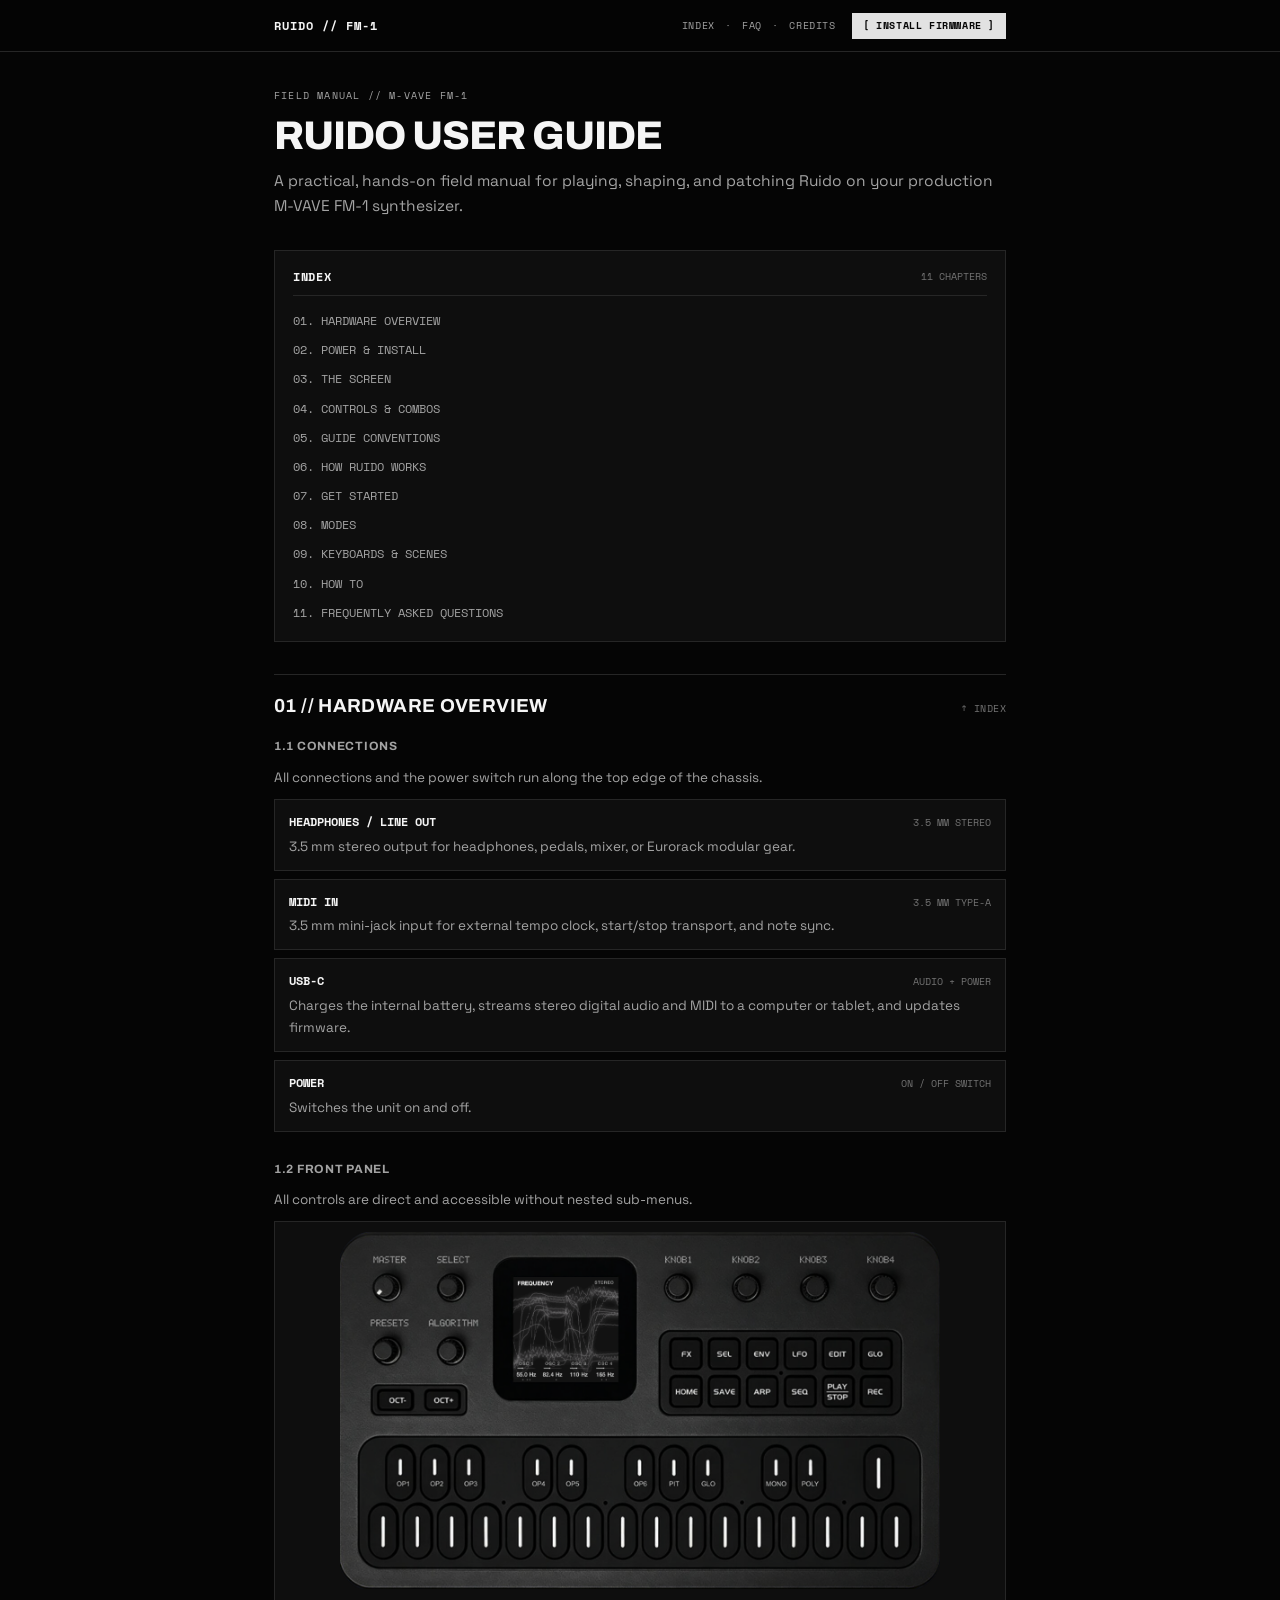
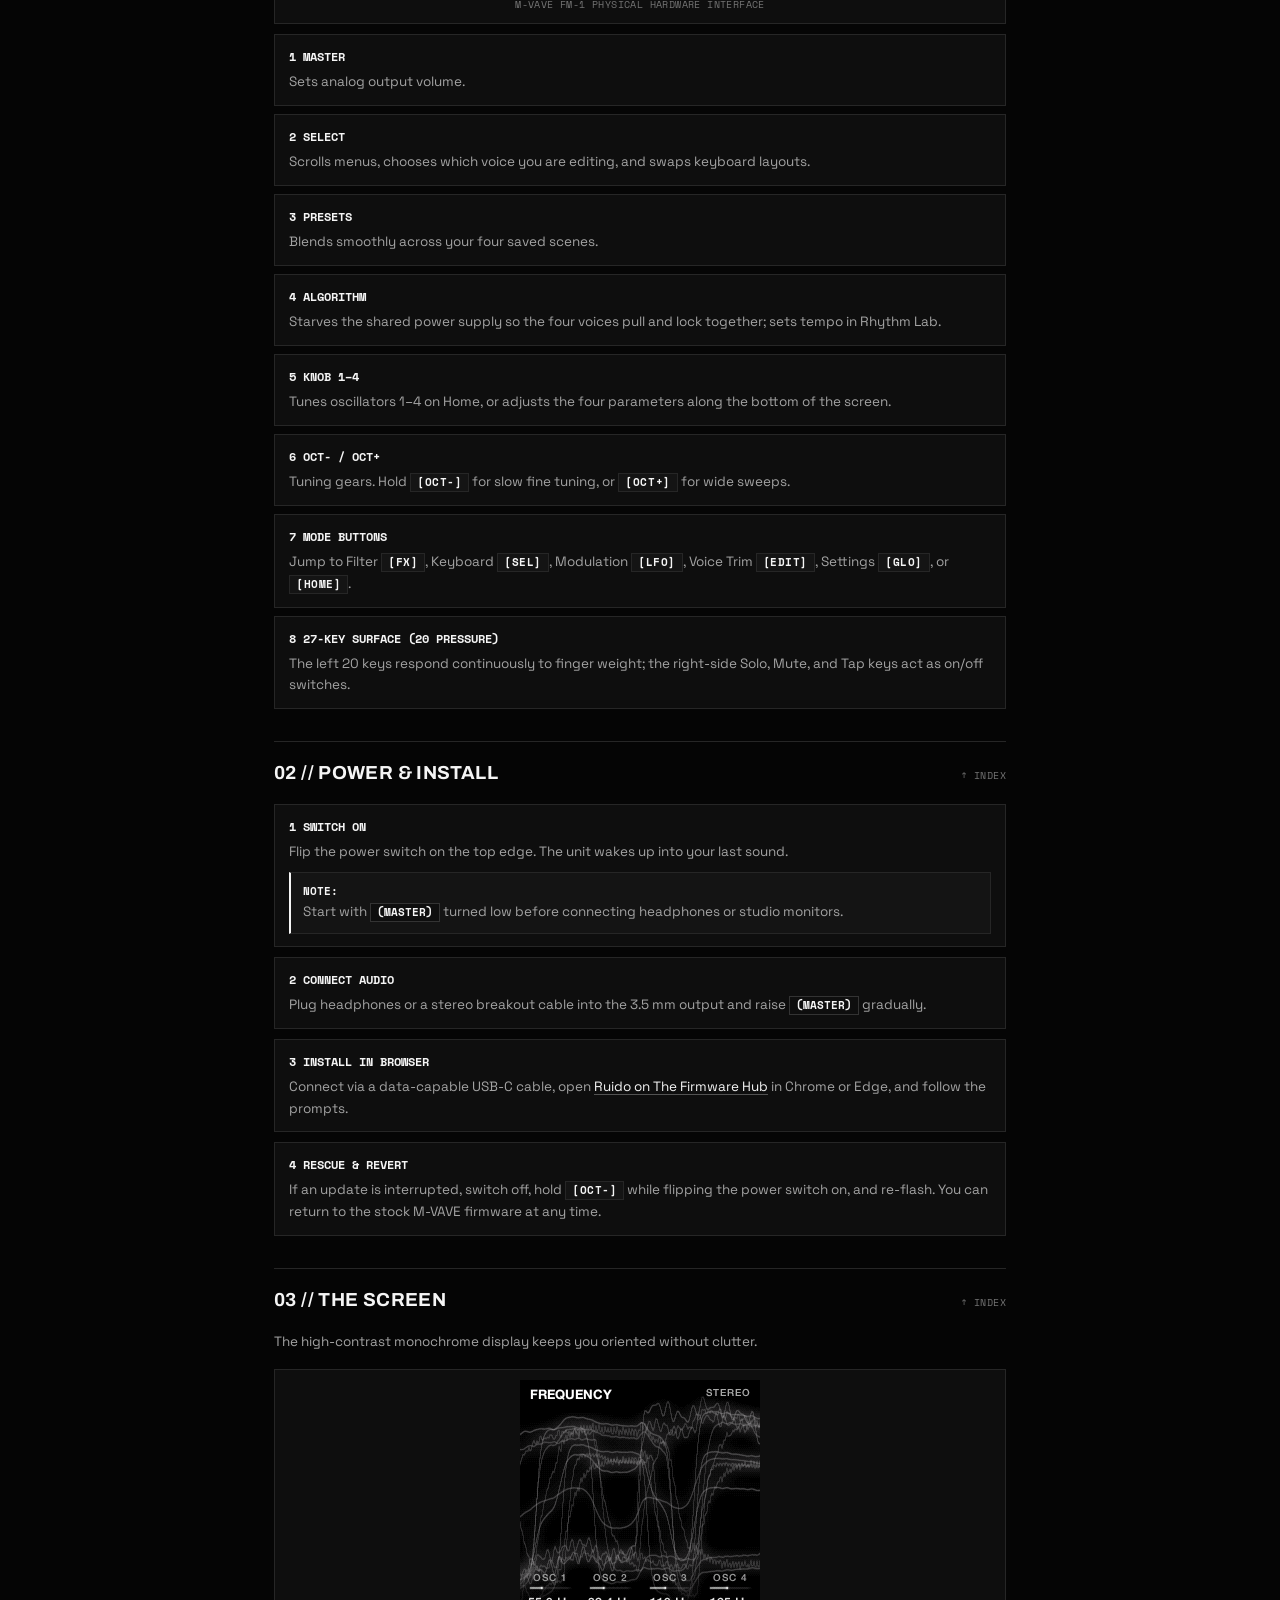
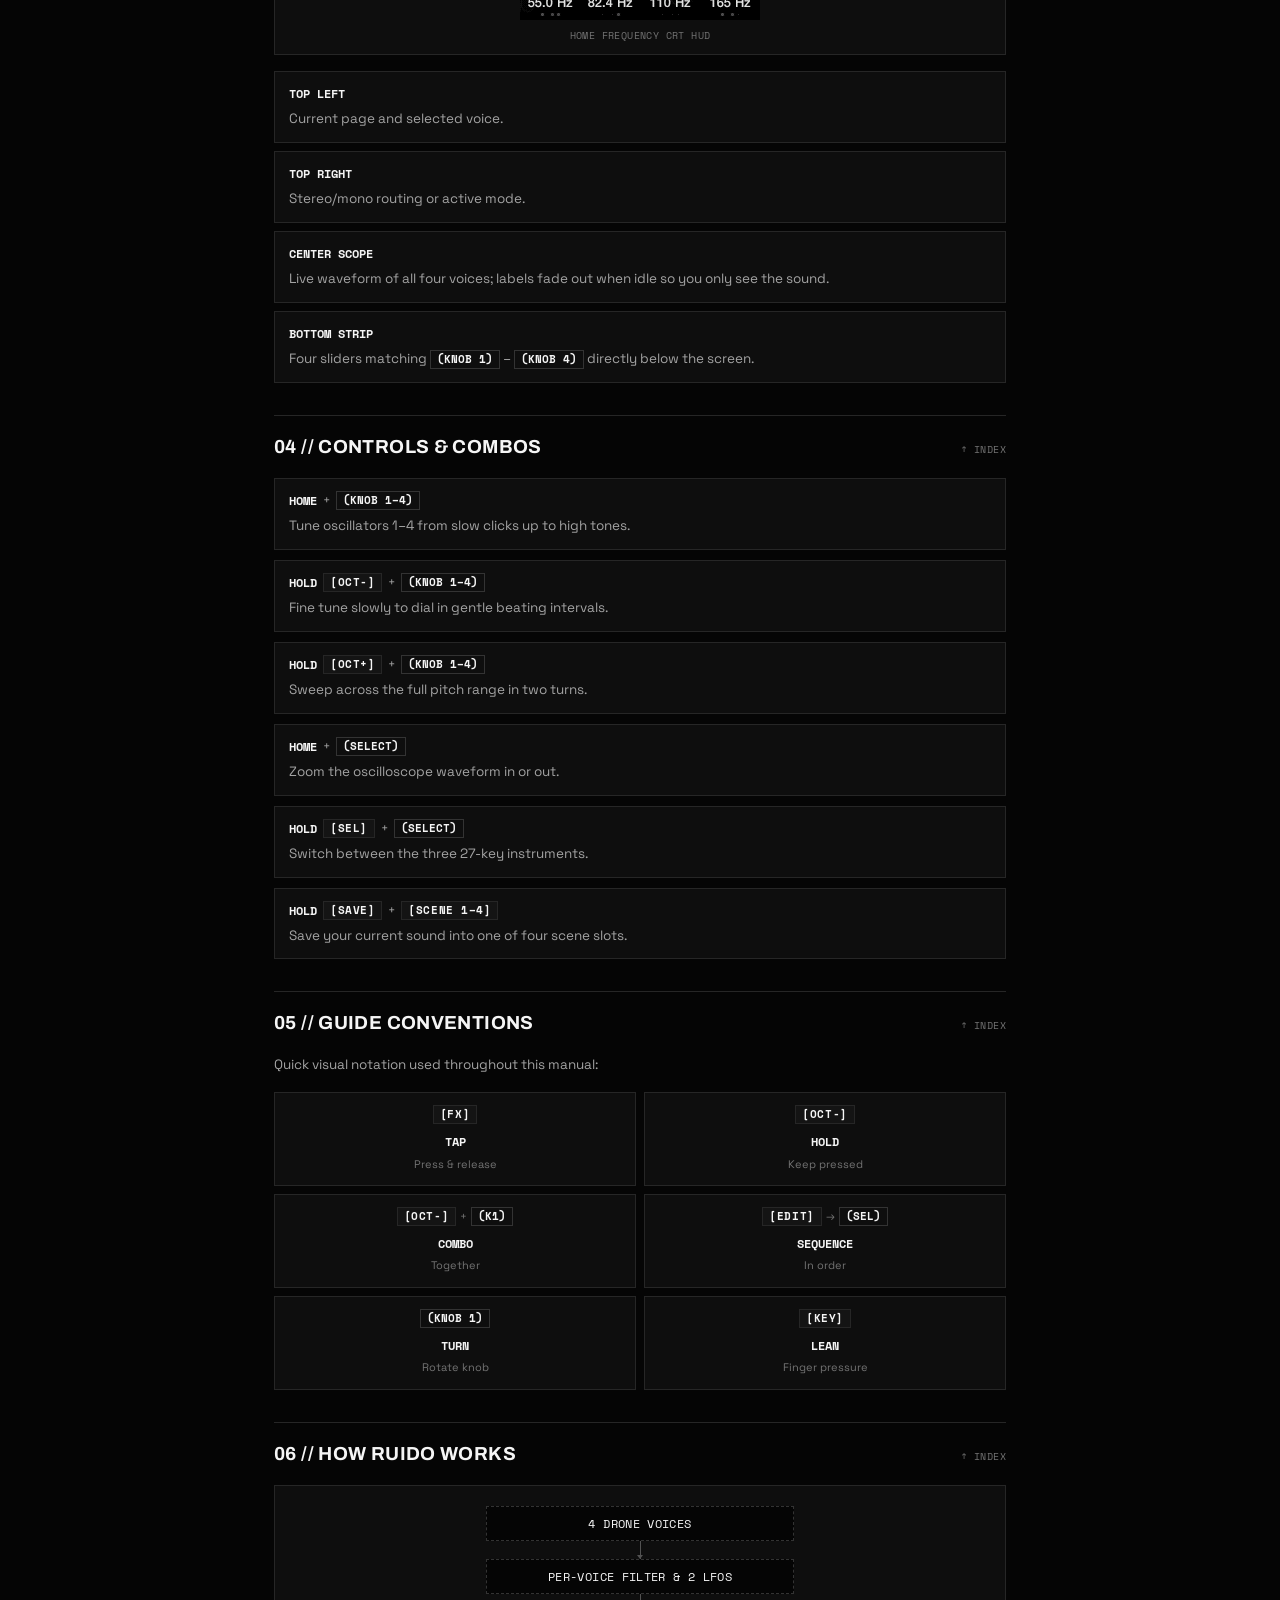
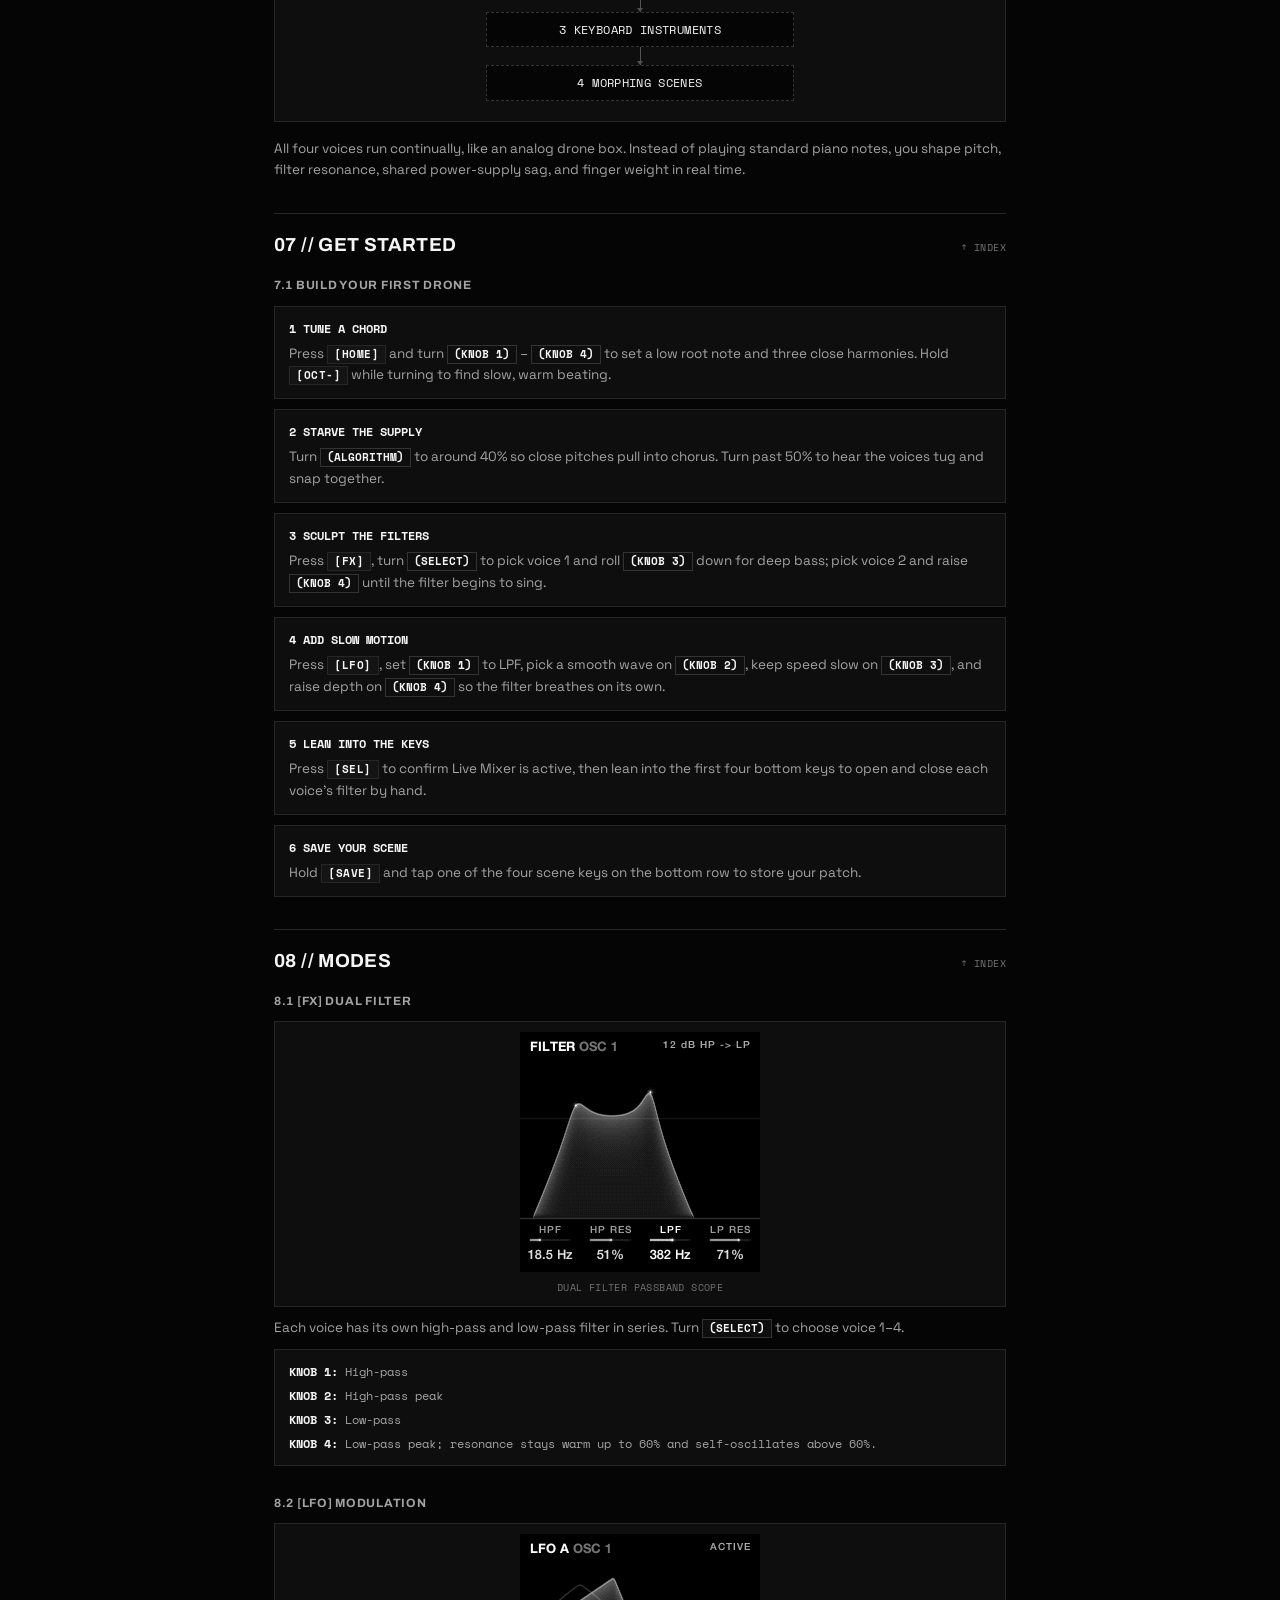
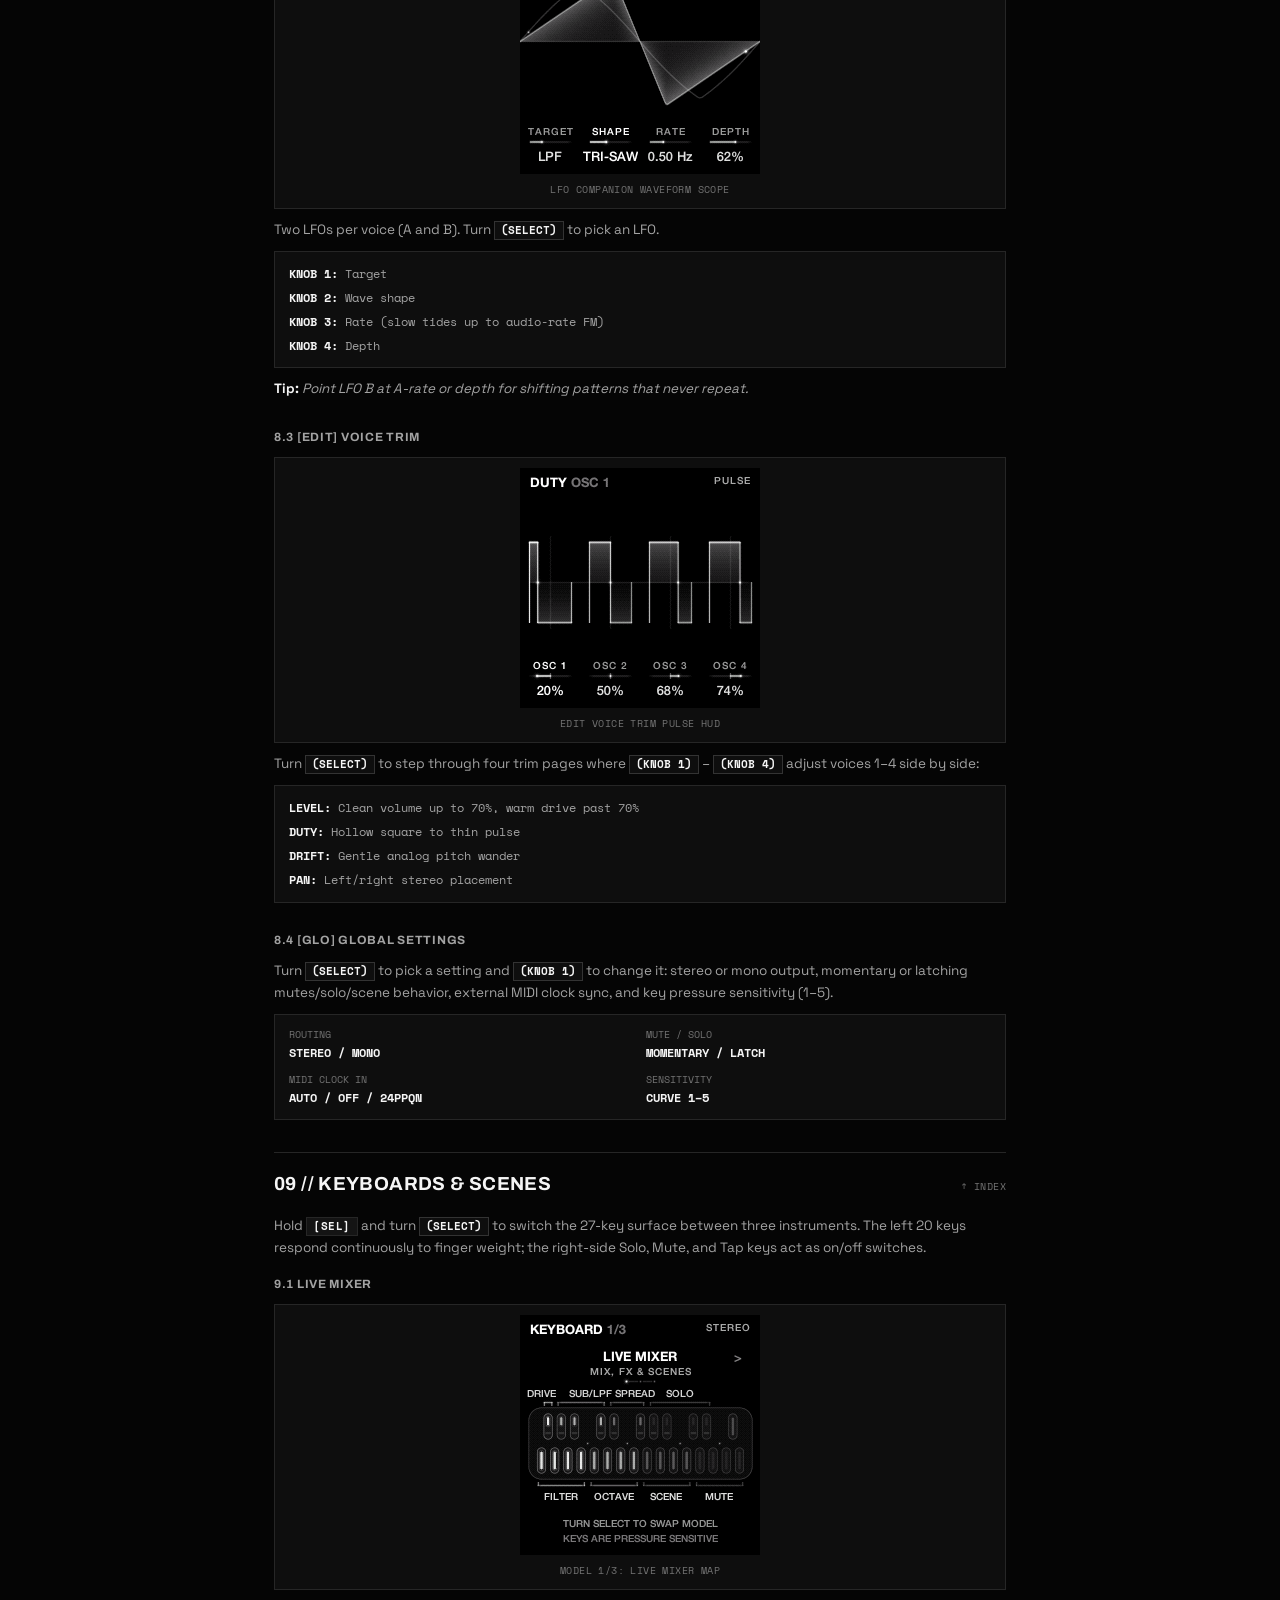
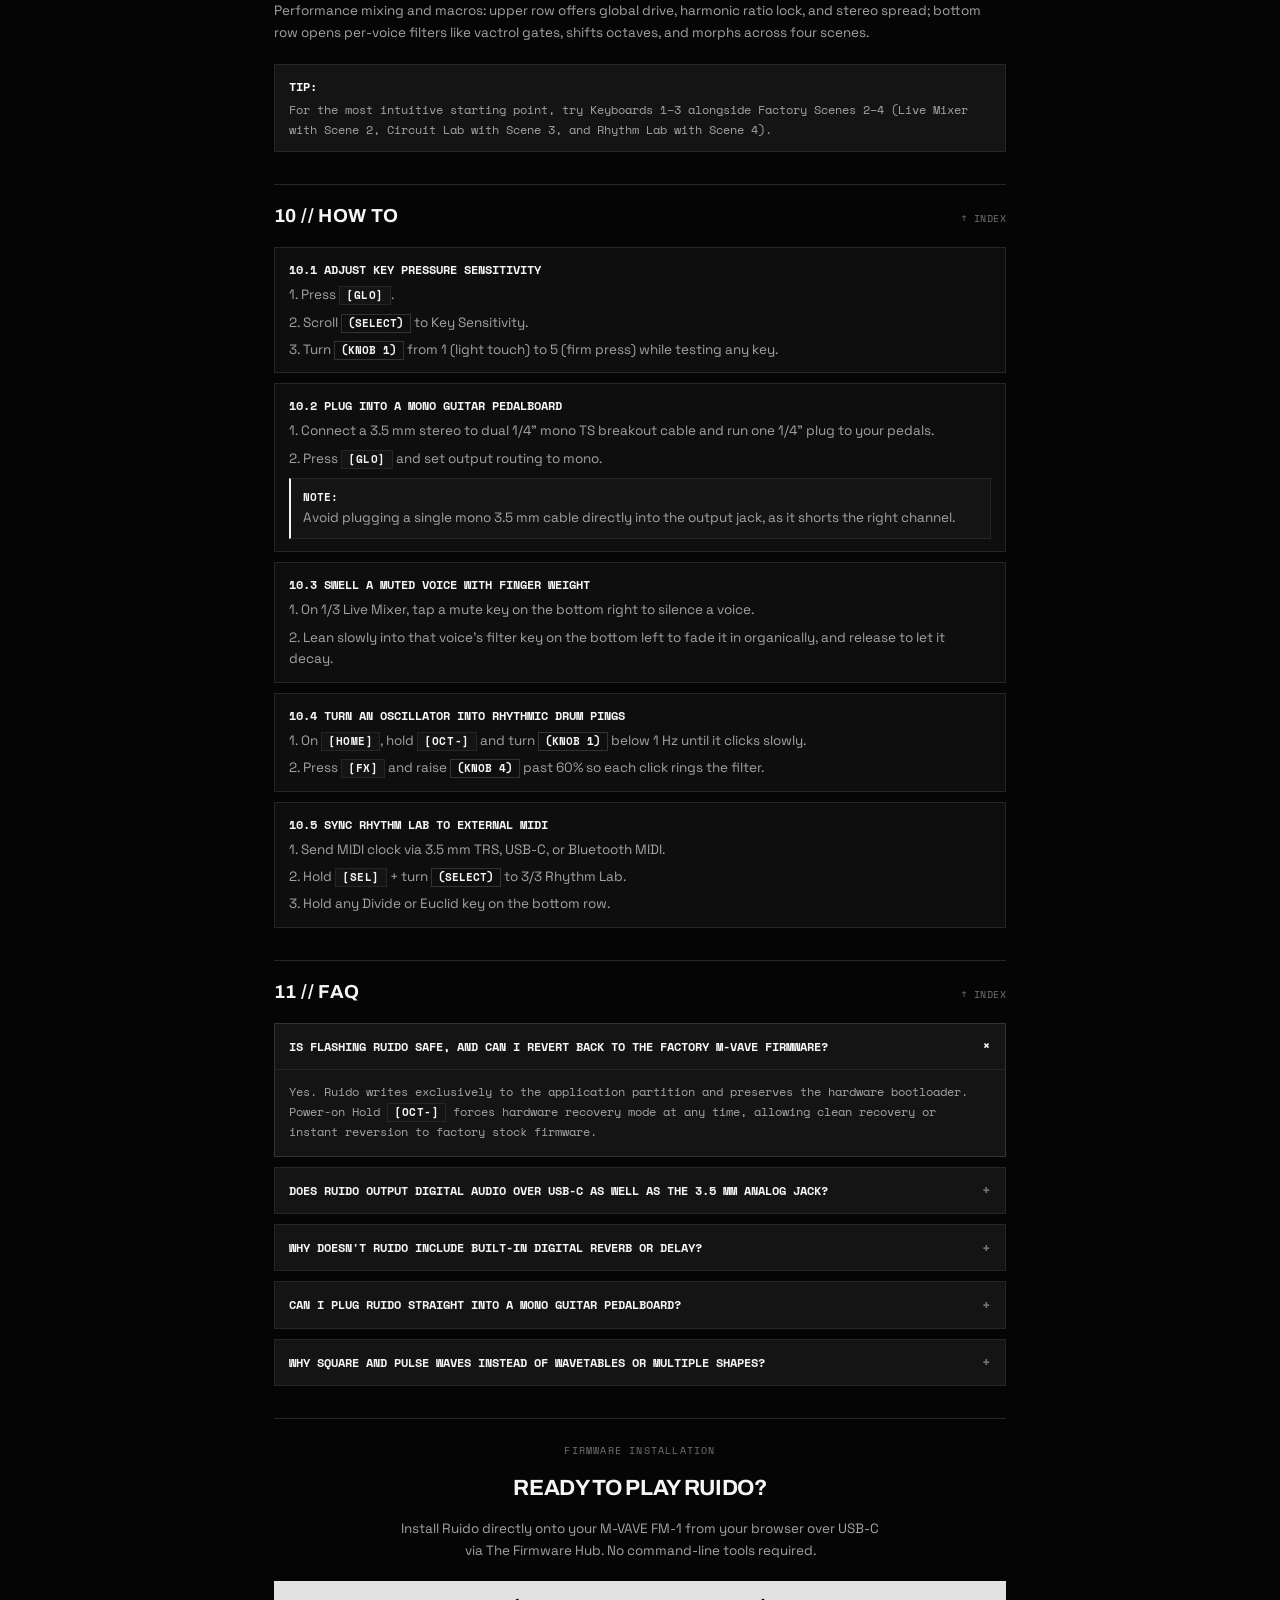
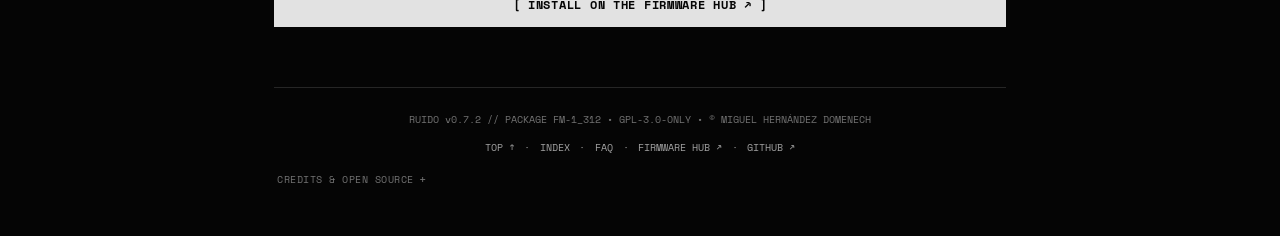
==== index.html @ d7c1521e "Remove stage numbers and extra caption from Chapter 06 schematic" ====
<!DOCTYPE html>
<html lang="en" id="top">
<head>
  <meta charset="utf-8">
  <meta name="viewport" content="width=device-width, initial-scale=1.0">
  <title>Ruido User Guide | M-VAVE FM-1 Field Manual</title>
  <meta name="description" content="Hands-on field manual for Ruido, an open-source 4-voice CMOS drone synthesizer firmware for the M-VAVE FM-1, built for guitar pedals and Eurorack.">
  <meta name="author" content="Miguel Hernández Domenech">
  <meta name="theme-color" content="#050505">
  <link rel="canonical" href="https://miguelhd.github.io/ruido/">
  <meta property="og:type" content="website">
  <meta property="og:url" content="https://miguelhd.github.io/ruido/">
  <meta property="og:title" content="Ruido User Guide | M-VAVE FM-1 Field Manual">
  <meta property="og:description" content="Practical field manual for playing, shaping, and patching Ruido on your M-VAVE FM-1 synthesizer.">
  <meta property="og:image" content="https://miguelhd.github.io/ruido/assets/images/Ruido-FM-1.png">
  <meta name="twitter:card" content="summary_large_image">
  <meta name="twitter:image" content="https://miguelhd.github.io/ruido/assets/images/Ruido-FM-1.png">
  <link rel="icon" type="image/svg+xml" href="assets/favicon.svg">
  <link rel="preconnect" href="https://fonts.googleapis.com">
  <link rel="preconnect" href="https://fonts.gstatic.com" crossorigin>
  <link href="https://fonts.googleapis.com/css2?family=Archivo:wght@600;700;800&family=Space+Grotesk:wght@400;500;600;700&family=Space+Mono:ital,wght@0,400;0,700;1,400&display=swap" rel="stylesheet">
  <link rel="stylesheet" href="styles.css?v=30">
  <!-- Google tag (gtag.js) -->
  <script async src="https://www.googletagmanager.com/gtag/js?id=G-6BGZWNQCXP"></script>
  <script>
    window.dataLayer = window.dataLayer || [];
    function gtag() { dataLayer.push(arguments); }
    gtag("js", new Date());
    gtag("config", "G-6BGZWNQCXP");
  </script>
</head>
<body>
  <a class="skip-link visually-hidden" href="#main-title">Skip to content</a>

  <!-- Sticky 52px Top Bar -->
  <header class="site-header">
    <div class="header-inner">
      <a class="brand-mark" href="#top">RUIDO // FM-1</a>
      <nav class="header-nav" aria-label="Primary">
        <button
          class="menu-button"
          type="button"
          popovertarget="site-menu"
          popovertargetaction="toggle"
          aria-controls="site-menu"
          aria-expanded="false"
        >
          <span class="menu-bars" aria-hidden="true"></span>
          <span class="visually-hidden">Menu</span>
        </button>
        <ul id="site-menu" class="header-links" popover="auto">
          <li><a class="nav-link" href="#index">INDEX</a></li>
          <li class="nav-sep" aria-hidden="true">·</li>
          <li><a class="nav-link" href="#ch-11">FAQ</a></li>
          <li class="nav-sep" aria-hidden="true">·</li>
          <li><a class="nav-link" href="#credits">CREDITS</a></li>
          <li class="nav-cta"><a class="btn-flash-sm" href="#flasher">[ INSTALL FIRMWARE ]</a></li>
        </ul>
      </nav>
    </div>
    <div class="crt-sweep" aria-hidden="true">
      <div class="crt-sweep-line"></div>
      <div class="crt-sweep-head">
        <img
          class="crt-sweep-tear"
          src="assets/images/white-7.5x.jpg"
          alt=""
          width="100"
          height="1"
          decoding="sync"
        >
        <span class="crt-sweep-spot">
          <img
            class="crt-sweep-dot"
            src="assets/images/white-7.5x.jpg"
            alt=""
            width="3"
            height="3"
            decoding="sync"
          >
        </span>
      </div>
    </div>
  </header>

  <main class="guide-column">
    <!-- Masthead -->
    <section class="masthead">
      <div class="eyebrow">FIELD MANUAL // M-VAVE FM-1</div>
      <h1 class="page-title" id="main-title" tabindex="-1">RUIDO USER GUIDE</h1>
      <p class="lead-copy">
        A practical, hands-on field manual for playing, shaping, and patching Ruido on your production M-VAVE FM-1 synthesizer.
      </p>
    </section>

    <!-- Index Jump Matrix -->
    <nav class="index-card" id="index" aria-labelledby="index-heading">
      <div class="index-header">
        <span class="index-title" id="index-heading">INDEX</span>
        <span class="index-count">11 CHAPTERS</span>
      </div>
      <ol class="index-list">
        <li><a href="#ch-01">01. HARDWARE OVERVIEW</a></li>
        <li><a href="#ch-02">02. POWER &amp; INSTALL</a></li>
        <li><a href="#ch-03">03. THE SCREEN</a></li>
        <li><a href="#ch-04">04. CONTROLS &amp; COMBOS</a></li>
        <li><a href="#ch-05">05. GUIDE CONVENTIONS</a></li>
        <li><a href="#ch-06">06. HOW RUIDO WORKS</a></li>
        <li><a href="#ch-07">07. GET STARTED</a></li>
        <li><a href="#ch-08">08. MODES</a></li>
        <li><a href="#ch-09">09. KEYBOARDS &amp; SCENES</a></li>
        <li><a href="#ch-10">10. HOW TO</a></li>
        <li><a href="#ch-11">11. FREQUENTLY ASKED QUESTIONS</a></li>
      </ol>
    </nav>

    <!-- CHAPTER 01: HARDWARE OVERVIEW -->
    <section class="chapter" id="ch-01">
      <div class="chapter-bar">
        <h2 class="chapter-heading">01 // HARDWARE OVERVIEW</h2>
        <a class="return-link" href="#index">↑ INDEX</a>
      </div>

      <!-- 1.1 Connections -->
      <div class="subsection">
        <h3 class="subsection-heading">1.1 CONNECTIONS</h3>
        <p class="prose">All connections and the power switch run along the top edge of the chassis.</p>
        <ul class="stack-sm" role="list">
          <li class="card">
            <div class="card-row">
              <span class="card-title">HEADPHONES / LINE OUT</span>
              <span class="card-tag">3.5 MM STEREO</span>
            </div>
            <p class="prose">3.5 mm stereo output for headphones, pedals, mixer, or Eurorack modular gear.</p>
          </li>
          <li class="card">
            <div class="card-row">
              <span class="card-title">MIDI IN</span>
              <span class="card-tag">3.5 MM TYPE-A</span>
            </div>
            <p class="prose">3.5 mm mini-jack input for external tempo clock, start/stop transport, and note sync.</p>
          </li>
          <li class="card">
            <div class="card-row">
              <span class="card-title">USB-C</span>
              <span class="card-tag">AUDIO + POWER</span>
            </div>
            <p class="prose">Charges the internal battery, streams stereo digital audio and MIDI to a computer or tablet, and updates firmware.</p>
          </li>
          <li class="card">
            <div class="card-row">
              <span class="card-title">POWER</span>
              <span class="card-tag">ON / OFF SWITCH</span>
            </div>
            <p class="prose">Switches the unit on and off.</p>
          </li>
        </ul>
      </div>

      <!-- 1.2 Front Panel -->
      <div class="subsection">
        <h3 class="subsection-heading">1.2 FRONT PANEL</h3>
        <p class="prose">All controls are direct and accessible without nested sub-menus.</p>

        <figure class="specimen-frame">
          <img
            class="hardware-img"
            src="assets/images/Ruido-FM-1.png"
            alt="Top-down view of the M-VAVE FM-1 synthesizer showing four left knobs, central square oscilloscope screen, four right encoders, twelve mode buttons, and 27-key surface"
            width="1335"
            height="794"
            fetchpriority="high"
          >
          <figcaption class="specimen-caption">M-VAVE FM-1 PHYSICAL HARDWARE INTERFACE</figcaption>
        </figure>

        <ol class="stack-sm" role="list">
          <li class="card">
            <span class="card-title">1 MASTER</span>
            <p class="prose">Sets analog output volume.</p>
          </li>
          <li class="card">
            <span class="card-title">2 SELECT</span>
            <p class="prose">Scrolls menus, chooses which voice you are editing, and swaps keyboard layouts.</p>
          </li>
          <li class="card">
            <span class="card-title">3 PRESETS</span>
            <p class="prose">Blends smoothly across your four saved scenes.</p>
          </li>
          <li class="card">
            <span class="card-title">4 ALGORITHM</span>
            <p class="prose">Starves the shared power supply so the four voices pull and lock together; sets tempo in Rhythm Lab.</p>
          </li>
          <li class="card">
            <span class="card-title">5 KNOB 1–4</span>
            <p class="prose">Tunes oscillators 1–4 on Home, or adjusts the four parameters along the bottom of the screen.</p>
          </li>
          <li class="card">
            <span class="card-title">6 OCT- / OCT+</span>
            <p class="prose">Tuning gears. Hold <kbd class="keycap">[OCT-]</kbd> for slow fine tuning, or <kbd class="keycap">[OCT+]</kbd> for wide sweeps.</p>
          </li>
          <li class="card">
            <span class="card-title">7 MODE BUTTONS</span>
            <p class="prose">Jump to Filter <kbd class="keycap">[FX]</kbd>, Keyboard <kbd class="keycap">[SEL]</kbd>, Modulation <kbd class="keycap">[LFO]</kbd>, Voice Trim <kbd class="keycap">[EDIT]</kbd>, Settings <kbd class="keycap">[GLO]</kbd>, or <kbd class="keycap">[HOME]</kbd>.</p>
          </li>
          <li class="card">
            <span class="card-title">8 27-KEY SURFACE (20 PRESSURE)</span>
            <p class="prose">The left 20 keys respond continuously to finger weight; the right-side Solo, Mute, and Tap keys act as on/off switches.</p>
          </li>
        </ol>
      </div>
    </section>

    <!-- CHAPTER 02: POWER & INSTALL -->
    <section class="chapter" id="ch-02">
      <div class="chapter-bar">
        <h2 class="chapter-heading">02 // POWER &amp; INSTALL</h2>
        <a class="return-link" href="#index">↑ INDEX</a>
      </div>

      <ol class="stack-md" role="list">
        <li class="card">
          <span class="card-title">1 SWITCH ON</span>
          <p class="prose">Flip the power switch on the top edge. The unit wakes up into your last sound.</p>
          <div class="note-callout">
            <span class="note-callout-label">Note:</span>
            <p class="prose">Start with <kbd class="keycap-knob">(MASTER)</kbd> turned low before connecting headphones or studio monitors.</p>
          </div>
        </li>
        <li class="card">
          <span class="card-title">2 CONNECT AUDIO</span>
          <p class="prose">Plug headphones or a stereo breakout cable into the 3.5 mm output and raise <kbd class="keycap-knob">(MASTER)</kbd> gradually.</p>
        </li>
        <li class="card">
          <span class="card-title">3 INSTALL IN BROWSER</span>
          <p class="prose">Connect via a data-capable USB-C cable, open <a class="inline-link" href="https://thefirmwarehub.com/firmware/ruido/" target="_blank" rel="noopener noreferrer">Ruido on The Firmware Hub</a> in Chrome or Edge, and follow the prompts.</p>
        </li>
        <li class="card">
          <span class="card-title">4 RESCUE &amp; REVERT</span>
          <p class="prose">If an update is interrupted, switch off, hold <kbd class="keycap">[OCT-]</kbd> while flipping the power switch on, and re-flash. You can return to the stock M-VAVE firmware at any time.</p>
        </li>
      </ol>
    </section>

    <!-- CHAPTER 03: THE SCREEN -->
    <section class="chapter" id="ch-03">
      <div class="chapter-bar">
        <h2 class="chapter-heading">03 // THE SCREEN</h2>
        <a class="return-link" href="#index">↑ INDEX</a>
      </div>

      <p class="prose">The high-contrast monochrome display keeps you oriented without clutter.</p>

      <figure class="specimen-frame">
        <img
          class="crt-img"
          src="assets/images/02-home-frequency-hud.png"
          alt="Ruido Home screen showing four overlapping monochrome oscilloscope traces and OSC 1 to OSC 4 frequency sliders along the bottom"
          width="240"
          height="240"
          loading="lazy"
          decoding="async"
        >
        <figcaption class="specimen-caption">HOME FREQUENCY CRT HUD</figcaption>
      </figure>

      <ul class="stack-sm" role="list">
        <li class="card">
          <span class="card-title">TOP LEFT</span>
          <p class="prose">Current page and selected voice.</p>
        </li>
        <li class="card">
          <span class="card-title">TOP RIGHT</span>
          <p class="prose">Stereo/mono routing or active mode.</p>
        </li>
        <li class="card">
          <span class="card-title">CENTER SCOPE</span>
          <p class="prose">Live waveform of all four voices; labels fade out when idle so you only see the sound.</p>
        </li>
        <li class="card">
          <span class="card-title">BOTTOM STRIP</span>
          <p class="prose">Four sliders matching <kbd class="keycap-knob">(KNOB 1)</kbd> – <kbd class="keycap-knob">(KNOB 4)</kbd> directly below the screen.</p>
        </li>
      </ul>
    </section>

    <!-- CHAPTER 04: CONTROLS & COMBOS -->
    <section class="chapter" id="ch-04">
      <div class="chapter-bar">
        <h2 class="chapter-heading">04 // CONTROLS &amp; COMBOS</h2>
        <a class="return-link" href="#index">↑ INDEX</a>
      </div>

      <ul class="stack-md" role="list">
        <li class="card">
          <div class="combo-line">
            <span class="card-title">HOME</span>
            <span class="combo-op" aria-hidden="true">+</span>
            <kbd class="keycap-knob">(KNOB 1–4)</kbd>
          </div>
          <p class="prose">Tune oscillators 1–4 from slow clicks up to high tones.</p>
        </li>
        <li class="card">
          <div class="combo-line">
            <span class="card-title">HOLD</span>
            <kbd class="keycap">[OCT-]</kbd>
            <span class="combo-op" aria-hidden="true">+</span>
            <kbd class="keycap-knob">(KNOB 1–4)</kbd>
          </div>
          <p class="prose">Fine tune slowly to dial in gentle beating intervals.</p>
        </li>
        <li class="card">
          <div class="combo-line">
            <span class="card-title">HOLD</span>
            <kbd class="keycap">[OCT+]</kbd>
            <span class="combo-op" aria-hidden="true">+</span>
            <kbd class="keycap-knob">(KNOB 1–4)</kbd>
          </div>
          <p class="prose">Sweep across the full pitch range in two turns.</p>
        </li>
        <li class="card">
          <div class="combo-line">
            <span class="card-title">HOME</span>
            <span class="combo-op" aria-hidden="true">+</span>
            <kbd class="keycap-knob">(SELECT)</kbd>
          </div>
          <p class="prose">Zoom the oscilloscope waveform in or out.</p>
        </li>
        <li class="card">
          <div class="combo-line">
            <span class="card-title">HOLD</span>
            <kbd class="keycap">[SEL]</kbd>
            <span class="combo-op" aria-hidden="true">+</span>
            <kbd class="keycap-knob">(SELECT)</kbd>
          </div>
          <p class="prose">Switch between the three 27-key instruments.</p>
        </li>
        <li class="card">
          <div class="combo-line">
            <span class="card-title">HOLD</span>
            <kbd class="keycap">[SAVE]</kbd>
            <span class="combo-op" aria-hidden="true">+</span>
            <kbd class="keycap">[SCENE 1–4]</kbd>
          </div>
          <p class="prose">Save your current sound into one of four scene slots.</p>
        </li>
      </ul>
    </section>

    <!-- CHAPTER 05: GUIDE CONVENTIONS -->
    <section class="chapter" id="ch-05">
      <div class="chapter-bar">
        <h2 class="chapter-heading">05 // GUIDE CONVENTIONS</h2>
        <a class="return-link" href="#index">↑ INDEX</a>
      </div>

      <p class="prose">Quick visual notation used throughout this manual:</p>

      <ul class="grid-two" role="list">
        <li class="convention-cell">
          <kbd class="keycap">[FX]</kbd>
          <span class="convention-label">TAP</span>
          <span class="convention-sub">Press &amp; release</span>
        </li>
        <li class="convention-cell">
          <kbd class="keycap">[OCT-]</kbd>
          <span class="convention-label">HOLD</span>
          <span class="convention-sub">Keep pressed</span>
        </li>
        <li class="convention-cell">
          <div class="convention-pair">
            <kbd class="keycap">[OCT-]</kbd>
            <span class="convention-sub" aria-hidden="true">+</span>
            <kbd class="keycap-knob">(K1)</kbd>
          </div>
          <span class="convention-label">COMBO</span>
          <span class="convention-sub">Together</span>
        </li>
        <li class="convention-cell">
          <div class="convention-pair">
            <kbd class="keycap">[EDIT]</kbd>
            <span class="convention-sub" aria-hidden="true">→</span>
            <kbd class="keycap-knob">(SEL)</kbd>
          </div>
          <span class="convention-label">SEQUENCE</span>
          <span class="convention-sub">In order</span>
        </li>
        <li class="convention-cell">
          <kbd class="keycap-knob">(KNOB 1)</kbd>
          <span class="convention-label">TURN</span>
          <span class="convention-sub">Rotate knob</span>
        </li>
        <li class="convention-cell">
          <kbd class="keycap">[KEY]</kbd>
          <span class="convention-label">LEAN</span>
          <span class="convention-sub">Finger pressure</span>
        </li>
      </ul>
    </section>

    <!-- CHAPTER 06: HOW RUIDO WORKS -->
    <section class="chapter" id="ch-06">
      <div class="chapter-bar">
        <h2 class="chapter-heading">06 // HOW RUIDO WORKS</h2>
        <a class="return-link" href="#index">↑ INDEX</a>
      </div>

      <div class="specimen-frame">
        <ol class="flow-diagram" role="list">
          <li class="flow-node">4 DRONE VOICES</li>
          <li class="flow-wire" aria-hidden="true"></li>
          <li class="flow-node">PER-VOICE FILTER &amp; 2 LFOS</li>
          <li class="flow-wire" aria-hidden="true"></li>
          <li class="flow-node">3 KEYBOARD INSTRUMENTS</li>
          <li class="flow-wire" aria-hidden="true"></li>
          <li class="flow-node">4 MORPHING SCENES</li>
        </ol>
      </div>

      <p class="prose">
        All four voices run continually, like an analog drone box. Instead of playing standard piano notes, you shape pitch, filter resonance, shared power-supply sag, and finger weight in real time.
      </p>
    </section>

    <!-- CHAPTER 07: GET STARTED -->
    <section class="chapter" id="ch-07">
      <div class="chapter-bar">
        <h2 class="chapter-heading">07 // GET STARTED</h2>
        <a class="return-link" href="#index">↑ INDEX</a>
      </div>

      <div class="subsection">
        <h3 class="subsection-heading">7.1 BUILD YOUR FIRST DRONE</h3>
        <ol class="stack-md" role="list">
          <li class="card">
            <span class="card-title">1 TUNE A CHORD</span>
            <p class="prose">Press <kbd class="keycap">[HOME]</kbd> and turn <kbd class="keycap-knob">(KNOB 1)</kbd> – <kbd class="keycap-knob">(KNOB 4)</kbd> to set a low root note and three close harmonies. Hold <kbd class="keycap">[OCT-]</kbd> while turning to find slow, warm beating.</p>
          </li>
          <li class="card">
            <span class="card-title">2 STARVE THE SUPPLY</span>
            <p class="prose">Turn <kbd class="keycap-knob">(ALGORITHM)</kbd> to around 40% so close pitches pull into chorus. Turn past 50% to hear the voices tug and snap together.</p>
          </li>
          <li class="card">
            <span class="card-title">3 SCULPT THE FILTERS</span>
            <p class="prose">Press <kbd class="keycap">[FX]</kbd>, turn <kbd class="keycap-knob">(SELECT)</kbd> to pick voice 1 and roll <kbd class="keycap-knob">(KNOB 3)</kbd> down for deep bass; pick voice 2 and raise <kbd class="keycap-knob">(KNOB 4)</kbd> until the filter begins to sing.</p>
          </li>
          <li class="card">
            <span class="card-title">4 ADD SLOW MOTION</span>
            <p class="prose">Press <kbd class="keycap">[LFO]</kbd>, set <kbd class="keycap-knob">(KNOB 1)</kbd> to LPF, pick a smooth wave on <kbd class="keycap-knob">(KNOB 2)</kbd>, keep speed slow on <kbd class="keycap-knob">(KNOB 3)</kbd>, and raise depth on <kbd class="keycap-knob">(KNOB 4)</kbd> so the filter breathes on its own.</p>
          </li>
          <li class="card">
            <span class="card-title">5 LEAN INTO THE KEYS</span>
            <p class="prose">Press <kbd class="keycap">[SEL]</kbd> to confirm Live Mixer is active, then lean into the first four bottom keys to open and close each voice's filter by hand.</p>
          </li>
          <li class="card">
            <span class="card-title">6 SAVE YOUR SCENE</span>
            <p class="prose">Hold <kbd class="keycap">[SAVE]</kbd> and tap one of the four scene keys on the bottom row to store your patch.</p>
          </li>
        </ol>
      </div>
    </section>

    <!-- CHAPTER 08: MODES -->
    <section class="chapter" id="ch-08">
      <div class="chapter-bar">
        <h2 class="chapter-heading">08 // MODES</h2>
        <a class="return-link" href="#index">↑ INDEX</a>
      </div>

      <!-- 8.1 [FX] -->
      <div class="subsection">
        <h3 class="subsection-heading">8.1 [FX] DUAL FILTER</h3>
        <figure class="specimen-frame">
          <img
            class="crt-img"
            src="assets/images/03-fx-ms20-dual-filter.png"
            alt="Ruido Filter screen displaying a dual-peak passband curve for Oscillator 1 with HPF, HP RES, LPF, and LP RES controls"
            width="240"
            height="240"
            loading="lazy"
            decoding="async"
          >
          <figcaption class="specimen-caption">DUAL FILTER PASSBAND SCOPE</figcaption>
        </figure>
        <p class="prose">Each voice has its own high-pass and low-pass filter in series. Turn <kbd class="keycap-knob">(SELECT)</kbd> to choose voice 1–4.</p>
        <div class="param-box">
          <div><span class="param-key">KNOB 1:</span> High-pass</div>
          <div><span class="param-key">KNOB 2:</span> High-pass peak</div>
          <div><span class="param-key">KNOB 3:</span> Low-pass</div>
          <div><span class="param-key">KNOB 4:</span> Low-pass peak; resonance stays warm up to 60% and self-oscillates above 60%.</div>
        </div>
      </div>

      <!-- 8.2 [LFO] -->
      <div class="subsection">
        <h3 class="subsection-heading">8.2 [LFO] MODULATION</h3>
        <figure class="specimen-frame">
          <img
            class="crt-img"
            src="assets/images/04-lfo-dual-modulation.png"
            alt="Ruido LFO screen showing a skewed triangle-sawtooth modulation wave with Target, Shape, Rate, and Depth controls"
            width="240"
            height="240"
            loading="lazy"
            decoding="async"
          >
          <figcaption class="specimen-caption">LFO COMPANION WAVEFORM SCOPE</figcaption>
        </figure>
        <p class="prose">Two LFOs per voice (A and B). Turn <kbd class="keycap-knob">(SELECT)</kbd> to pick an LFO.</p>
        <div class="param-box">
          <div><span class="param-key">KNOB 1:</span> Target</div>
          <div><span class="param-key">KNOB 2:</span> Wave shape</div>
          <div><span class="param-key">KNOB 3:</span> Rate (slow tides up to audio-rate FM)</div>
          <div><span class="param-key">KNOB 4:</span> Depth</div>
        </div>
        <p class="prose prose--italic"><span class="prose-strong">Tip:</span> Point LFO B at A-rate or depth for shifting patterns that never repeat.</p>
      </div>

      <!-- 8.3 [EDIT] -->
      <div class="subsection">
        <h3 class="subsection-heading">8.3 [EDIT] VOICE TRIM</h3>
        <figure class="specimen-frame">
          <img
            class="crt-img"
            src="assets/images/06-edit-pulse-duty.png"
            alt="Ruido Edit Duty screen displaying four pulse-width square waves side by side for Oscillators 1 to 4"
            width="240"
            height="240"
            loading="lazy"
            decoding="async"
          >
          <figcaption class="specimen-caption">EDIT VOICE TRIM PULSE HUD</figcaption>
        </figure>
        <p class="prose">Turn <kbd class="keycap-knob">(SELECT)</kbd> to step through four trim pages where <kbd class="keycap-knob">(KNOB 1)</kbd> – <kbd class="keycap-knob">(KNOB 4)</kbd> adjust voices 1–4 side by side:</p>
        <div class="param-box">
          <div><span class="param-key">LEVEL:</span> Clean volume up to 70%, warm drive past 70%</div>
          <div><span class="param-key">DUTY:</span> Hollow square to thin pulse</div>
          <div><span class="param-key">DRIFT:</span> Gentle analog pitch wander</div>
          <div><span class="param-key">PAN:</span> Left/right stereo placement</div>
        </div>
      </div>

      <!-- 8.4 [GLO] -->
      <div class="subsection">
        <h3 class="subsection-heading">8.4 [GLO] GLOBAL SETTINGS</h3>
        <p class="prose">Turn <kbd class="keycap-knob">(SELECT)</kbd> to pick a setting and <kbd class="keycap-knob">(KNOB 1)</kbd> to change it: stereo or mono output, momentary or latching mutes/solo/scene behavior, external MIDI clock sync, and key pressure sensitivity (1–5).</p>
        <div class="glo-grid">
          <div>
            <span class="glo-label">ROUTING</span>
            <span class="glo-value">STEREO / MONO</span>
          </div>
          <div>
            <span class="glo-label">MUTE / SOLO</span>
            <span class="glo-value">MOMENTARY / LATCH</span>
          </div>
          <div>
            <span class="glo-label">MIDI CLOCK IN</span>
            <span class="glo-value">AUTO / OFF / 24PPQN</span>
          </div>
          <div>
            <span class="glo-label">SENSITIVITY</span>
            <span class="glo-value">CURVE 1–5</span>
          </div>
        </div>
      </div>
    </section>

    <!-- CHAPTER 09: KEYBOARDS & SCENES -->
    <section class="chapter" id="ch-09">
      <div class="chapter-bar">
        <h2 class="chapter-heading">09 // KEYBOARDS &amp; SCENES</h2>
        <a class="return-link" href="#index">↑ INDEX</a>
      </div>

      <p class="prose">
        Hold <kbd class="keycap">[SEL]</kbd> and turn <kbd class="keycap-knob">(SELECT)</kbd> to switch the 27-key surface between three instruments. The left 20 keys respond continuously to finger weight; the right-side Solo, Mute, and Tap keys act as on/off switches.
      </p>

      <!-- 9.1 Live Mixer -->
      <div class="subsection">
        <h3 class="subsection-heading">9.1 LIVE MIXER</h3>
        <figure class="specimen-frame">
          <img
            class="crt-img"
            src="assets/images/09-sel-keyboard-live-mixer.png"
            alt="Ruido Keyboard 1 of 3 Live Mixer map showing upper-row Drive, Sub/LPF, Spread, and Solo keys and lower-row Filter, Octave, Scene, and Mute keys"
            width="240"
            height="240"
            loading="lazy"
            decoding="async"
          >
          <figcaption class="specimen-caption">MODEL 1/3: LIVE MIXER MAP</figcaption>
        </figure>
        <p class="prose">
          Performance mixing and macros: upper row offers global drive, harmonic ratio lock, and stereo spread; bottom row opens per-voice filters like vactrol gates, shifts octaves, and morphs across four scenes.
        </p>
      </div>

      <div class="tip-callout">
        <span class="tip-callout-label">TIP:</span>For the most intuitive starting point, try Keyboards 1–3 alongside Factory Scenes 2–4 (Live Mixer with Scene 2, Circuit Lab with Scene 3, and Rhythm Lab with Scene 4).
      </div>
    </section>

    <!-- CHAPTER 10: HOW TO -->
    <section class="chapter" id="ch-10">
      <div class="chapter-bar">
        <h2 class="chapter-heading">10 // HOW TO</h2>
        <a class="return-link" href="#index">↑ INDEX</a>
      </div>

      <div class="stack-md">
        <!-- 10.1 -->
        <div class="card">
          <h3 class="card-title">10.1 ADJUST KEY PRESSURE SENSITIVITY</h3>
          <ol class="recipe-steps" role="list">
            <li>1. Press <kbd class="keycap">[GLO]</kbd>.</li>
            <li>2. Scroll <kbd class="keycap-knob">(SELECT)</kbd> to Key Sensitivity.</li>
            <li>3. Turn <kbd class="keycap-knob">(KNOB 1)</kbd> from 1 (light touch) to 5 (firm press) while testing any key.</li>
          </ol>
        </div>

        <!-- 10.2 -->
        <div class="card">
          <h3 class="card-title">10.2 PLUG INTO A MONO GUITAR PEDALBOARD</h3>
          <ol class="recipe-steps" role="list">
            <li>1. Connect a 3.5 mm stereo to dual 1/4" mono TS breakout cable and run one 1/4" plug to your pedals.</li>
            <li>2. Press <kbd class="keycap">[GLO]</kbd> and set output routing to mono.</li>
          </ol>
          <div class="note-callout">
            <span class="note-callout-label">Note:</span>
            <p class="prose">Avoid plugging a single mono 3.5 mm cable directly into the output jack, as it shorts the right channel.</p>
          </div>
        </div>

        <!-- 10.3 -->
        <div class="card">
          <h3 class="card-title">10.3 SWELL A MUTED VOICE WITH FINGER WEIGHT</h3>
          <ol class="recipe-steps" role="list">
            <li>1. On 1/3 Live Mixer, tap a mute key on the bottom right to silence a voice.</li>
            <li>2. Lean slowly into that voice's filter key on the bottom left to fade it in organically, and release to let it decay.</li>
          </ol>
        </div>

        <!-- 10.4 -->
        <div class="card">
          <h3 class="card-title">10.4 TURN AN OSCILLATOR INTO RHYTHMIC DRUM PINGS</h3>
          <ol class="recipe-steps" role="list">
            <li>1. On <kbd class="keycap">[HOME]</kbd>, hold <kbd class="keycap">[OCT-]</kbd> and turn <kbd class="keycap-knob">(KNOB 1)</kbd> below 1 Hz until it clicks slowly.</li>
            <li>2. Press <kbd class="keycap">[FX]</kbd> and raise <kbd class="keycap-knob">(KNOB 4)</kbd> past 60% so each click rings the filter.</li>
          </ol>
        </div>

        <!-- 10.5 -->
        <div class="card">
          <h3 class="card-title">10.5 SYNC RHYTHM LAB TO EXTERNAL MIDI</h3>
          <ol class="recipe-steps" role="list">
            <li>1. Send MIDI clock via 3.5 mm TRS, USB-C, or Bluetooth MIDI.</li>
            <li>2. Hold <kbd class="keycap">[SEL]</kbd> + turn <kbd class="keycap-knob">(SELECT)</kbd> to 3/3 Rhythm Lab.</li>
            <li>3. Hold any Divide or Euclid key on the bottom row.</li>
          </ol>
        </div>
      </div>
    </section>

    <!-- CHAPTER 11: FAQ -->
    <section class="chapter" id="ch-11">
      <div class="chapter-bar">
        <h2 class="chapter-heading" id="faq-heading">11 // FAQ</h2>
        <a class="return-link" href="#index">↑ INDEX</a>
      </div>

      <div class="faq-list">
        <!-- FAQ 1 -->
        <details class="faq-item" open>
          <summary class="faq-summary">
            <span>Is flashing Ruido safe, and can I revert back to the factory M-VAVE firmware?</span>
            <span class="faq-icon" aria-hidden="true">+</span>
          </summary>
          <div class="faq-answer">
            <p>Yes. Ruido writes exclusively to the application partition and preserves the hardware bootloader. Power-on Hold <kbd class="keycap">[OCT-]</kbd> forces hardware recovery mode at any time, allowing clean recovery or instant reversion to factory stock firmware.</p>
          </div>
        </details>

        <!-- FAQ 2 -->
        <details class="faq-item">
          <summary class="faq-summary">
            <span>Does Ruido output digital audio over USB-C as well as the 3.5 mm analog jack?</span>
            <span class="faq-icon" aria-hidden="true">+</span>
          </summary>
          <div class="faq-answer">
            <p>Yes. Alongside the analog line jack, Ruido streams 48 kHz class-compliant UAC1 digital stereo audio with 1-LSB TPDF dithering and clock-drift interpolation directly to macOS, iOS, Windows, Linux, or standalone USB host hardware.</p>
          </div>
        </details>

        <!-- FAQ 3 -->
        <details class="faq-item">
          <summary class="faq-summary">
            <span>Why doesn't Ruido include built-in digital reverb or delay?</span>
            <span class="faq-icon" aria-hidden="true">+</span>
          </summary>
          <div class="faq-answer">
            <p>Ruido puts all of its DSP into 4× oversampling and per-voice high-pass and low-pass Sallen-Key filters, so guitar pedals and Eurorack get an alias-free signal.</p>
          </div>
        </details>

        <!-- FAQ 4 -->
        <details class="faq-item">
          <summary class="faq-summary">
            <span>Can I plug Ruido straight into a mono guitar pedalboard?</span>
            <span class="faq-icon" aria-hidden="true">+</span>
          </summary>
          <div class="faq-answer">
            <p>Yes. Use a standard 3.5 mm TRS stereo-to-dual-1/4" TS breakout cable (never use a mono 3.5 mm TS cable directly in a stereo headphone jack, as that shorts the right channel to ground), and set OUTPUT ROUTING to MONO in Global Settings to sum all voices into a phase-coherent signal.</p>
          </div>
        </details>

        <!-- FAQ 5 -->
        <details class="faq-item">
          <summary class="faq-summary">
            <span>Why square and pulse waves instead of wavetables or multiple shapes?</span>
            <span class="faq-icon" aria-hidden="true">+</span>
          </summary>
          <div class="faq-answer">
            <p>Real CD40106 oscillators couple and hard-sync across a shared power rail because of their sharp switching edges. Acoustically, square waves contain only odd harmonics, leaving open frequency space for fuzz and distortion pedals without intermodulation mud.</p>
          </div>
        </details>
      </div>
    </section>

    <!-- BOTTOM INSTALL CTA BLOCK -->
    <section class="cta-section" id="flasher">
      <div class="eyebrow eyebrow--muted">FIRMWARE INSTALLATION</div>
      <h2 class="cta-heading">READY TO PLAY RUIDO?</h2>
      <p class="cta-copy">
        Install Ruido directly onto your M-VAVE FM-1 from your browser over USB-C via The Firmware Hub. No command-line tools required.
      </p>
      <div class="cta-actions">
        <a class="btn-block-primary" href="https://thefirmwarehub.com/firmware/ruido/" target="_blank" rel="noopener noreferrer">
          [ INSTALL ON THE FIRMWARE HUB ↗ ]
        </a>
      </div>
    </section>
  </main>

  <footer class="site-footer">
    <div class="footer-inner">
      <div>RUIDO v0.7.2 // PACKAGE FM-1_312 • GPL-3.0-ONLY • © MIGUEL HERNÁNDEZ DOMENECH</div>
      <nav class="footer-nav" aria-label="Footer">
        <a href="#top">TOP ↑</a>
        <span aria-hidden="true">·</span>
        <a href="#index">INDEX</a>
        <span aria-hidden="true">·</span>
        <a href="#ch-11">FAQ</a>
        <span aria-hidden="true">·</span>
        <a href="https://thefirmwarehub.com/firmware/ruido/" target="_blank" rel="noopener noreferrer">FIRMWARE HUB ↗</a>
        <span aria-hidden="true">·</span>
        <a href="https://github.com/miguelhd/ruido" target="_blank" rel="noopener noreferrer">GITHUB ↗</a>
      </nav>

      <!-- Quiet Colophon Disclosure -->
      <details class="footer-credits" id="credits">
        <summary class="footer-credits-summary">
          <span>CREDITS &amp; OPEN SOURCE</span>
          <span class="faq-icon" aria-hidden="true">+</span>
        </summary>

        <div class="footer-credits-body">
          <div class="credits-block">
            <span class="credits-label">AUTHOR &amp; LICENSE</span>
            <p class="prose">
              Ruido v0.7.2 (package ID <code>FM-1_312</code>) is created by
              <a class="inline-link" href="https://miguelhd.com" target="_blank" rel="noopener noreferrer">Miguel Hernández Domenech</a>
              and released as open-source software under the
              <a class="inline-link" href="https://github.com/miguelhd/ruido" target="_blank" rel="noopener noreferrer">GNU General Public License v3.0 (GPL-3.0-only)</a>.
            </p>
          </div>

          <div class="credits-block">
            <span class="credits-label">OPEN-SOURCE FOUNDATIONS</span>
            <ul class="credits-list" role="list">
              <li class="credits-item">
                <div class="credits-item-head">
                  <span><strong>Felucca &amp; Dinghy FM-1 Platform</strong></span>
                  <span class="license-chip">GPL-3.0-ONLY</span>
                </div>
                <span>Hardware HAL, Hold <kbd class="keycap">[OCT-]</kbd> USB rescue, <code>FELUCCA-LOADER-1</code> updater, USB audio/MIDI, and <code>.fwsc</code> packaging by Leo Kuroshita (<a class="inline-link" href="https://github.com/hugelton/Felucca" target="_blank" rel="noopener noreferrer">Felucca</a> / Hügelton Instruments), packaged in <a class="inline-link" href="https://github.com/zvenson/dinghy" target="_blank" rel="noopener noreferrer">Dinghy</a> by zvenson (<code>platform.c</code>, <code>store.h</code>) with USB audio &amp; TRS MIDI fixes from SLOOP (isod89) and Felucca [Salt] (ChanceTheMaker).</span>
              </li>
              <li class="credits-item">
                <div class="credits-item-head">
                  <span><strong>JieLi AC79NN Boot &amp; EQ Blobs</strong></span>
                  <span class="license-chip">APACHE-2.0</span>
                </div>
                <span>Unmodified <code>uboot.boot</code>, <code>cfg_tool.bin</code>, and <code>eq_cfg_hw.bin</code> container blobs from <code>fw-AC79_AIoT_SDK</code> (Copyright © JieLi Tech).</span>
              </li>
            </ul>
          </div>

          <div class="credits-block">
            <span class="credits-label">SAFETY &amp; TRADEMARK NOTICE</span>
            <p class="legal-fineprint">
              Start with <kbd class="keycap-knob">(MASTER)</kbd> turned low before connecting headphones or studio monitors. Provided "as is" without warranty under GPL-3.0-only.
            </p>
            <p class="legal-fineprint">
              "M-VAVE" and "FM-1" are trademarks of their respective owners. Ruido is an independent open-source project and is not affiliated with, sponsored by, or endorsed by M-VAVE or any third-party trademark holder.
            </p>
          </div>
        </div>
      </details>
    </div>
  </footer>

  <script>
    // Enable instant CSS :active feedback on iOS Safari touch
    document.addEventListener("touchstart", () => {}, { passive: true });

    // Persist Phosphor Bloom on primary buttons after click until clicking elsewhere
    document.addEventListener("click", (event) => {
      const clickedBtn = event.target.closest(".btn-flash-sm, .btn-block-primary");
      document.querySelectorAll(".btn-flash-sm.is-bloomed, .btn-block-primary.is-bloomed").forEach((btn) => {
        if (btn !== clickedBtn) btn.classList.remove("is-bloomed");
      });
      if (clickedBtn) {
        clickedBtn.classList.add("is-bloomed");
      }
    });

    // Responsive navigation: inline row on wide viewports when all items fit, native popover menu on mobile/zoom
    const siteHeader = document.querySelector(".site-header");
    const headerInner = siteHeader?.querySelector(".header-inner");
    const menuButton = siteHeader?.querySelector(".menu-button");
    const siteMenu = document.getElementById("site-menu");

    if (siteHeader && headerInner && menuButton && siteMenu) {
      let lastCollapsedWidth = 0;

      const syncHeaderLayout = () => {
        const wasOpen = siteMenu.matches(":is(:popover-open, .\\:popover-open)");
        siteHeader.classList.add("is-measuring", "is-wide");
        siteMenu.removeAttribute("popover");

        const canGoWide = window.matchMedia("(min-width: 40.0625rem)").matches;
        const fitsInline = canGoWide && headerInner.scrollWidth <= headerInner.clientWidth;

        if (fitsInline) {
          lastCollapsedWidth = 0;
          menuButton.setAttribute("aria-expanded", "false");
        } else {
          siteHeader.classList.remove("is-wide");
          siteMenu.setAttribute("popover", "auto");
          lastCollapsedWidth = headerInner.clientWidth;
          if (wasOpen && typeof siteMenu.showPopover === "function") {
            try {
              siteMenu.showPopover();
            } catch (_) {}
          } else {
            menuButton.setAttribute("aria-expanded", "false");
          }
        }

        requestAnimationFrame(() => {
          siteHeader.classList.remove("is-measuring");
        });
      };

      siteMenu.addEventListener("toggle", (event) => {
        menuButton.setAttribute("aria-expanded", String(event.newState === "open"));
      });

      syncHeaderLayout();

      if (typeof ResizeObserver === "function") {
        const headerObserver = new ResizeObserver(() => {
          const isWide = siteHeader.classList.contains("is-wide");
          if (isWide || headerInner.clientWidth > lastCollapsedWidth) {
            syncHeaderLayout();
          } else {
            lastCollapsedWidth = headerInner.clientWidth;
          }
        });
        headerObserver.observe(headerInner);
        headerObserver.observe(siteMenu);
      }
    }

    // Shared handle for programmatic eased anchor scrolling
    let activeScrollRaf = 0;
    let activeScrollToken = 0;

    // Scale-invariant CRT oscilloscope beam: dimensionless [0..1] glass wake + DPI-calibrated head bloom
    if (!window.matchMedia("(prefers-reduced-motion: reduce)").matches) {
      const sweep = document.querySelector(".crt-sweep");
      const line = sweep?.querySelector(".crt-sweep-line");
      const head = sweep?.querySelector(".crt-sweep-head");
      const spot = sweep?.querySelector(".crt-sweep-spot");
      const tear = sweep?.querySelector(".crt-sweep-tear");
      const supportsScrollTimeline =
        CSS.supports("animation-timeline", "scroll()") && CSS.supports("width", "1cqi");

      if (sweep && head && spot && tear) {
        const root = document.documentElement;
        const restScale = 1 / 3;
        const getMaxScale = () =>
          Math.min(1, Math.max(0.67, ((window.devicePixelRatio || 1) + 1) / 4));

        let viewportH = Math.max(1, window.innerHeight);
        let clientW = Math.max(1, root.clientWidth);
        let maxScale = getMaxScale();
        let scrollableH = Math.max(1, root.scrollHeight - window.innerHeight);

        let smoothP = 0;
        let tailP = 0;
        let peakP = 0;

        const updateScrollableH = () => {
          const nextH = Math.max(1, root.scrollHeight - window.innerHeight);
          if (nextH !== scrollableH) {
            const scale = scrollableH / nextH;
            scrollableH = nextH;
            smoothP = Math.min(1, smoothP * scale);
            tailP = Math.min(1, tailP * scale);
            peakP = Math.min(1, peakP * scale);
          }
        };

        const getClampedY = () => {
          updateScrollableH();
          const y = window.scrollY;
          if (y <= 0) return 0;
          if (y > scrollableH) return scrollableH;
          return y;
        };

        const getProgress = () => getClampedY() / scrollableH;

        smoothP = getProgress();
        tailP = smoothP;
        peakP = smoothP;
        let allowSweep = false;
        let vel = 0;
        let glow1 = 0;
        let glow = 0;
        let rafId = 0;
        let lastTime = 0;

        const enableSweep = () => {
          allowSweep = true;
        };
        window.addEventListener("wheel", enableSweep, { passive: true, once: true });
        window.addEventListener("touchstart", enableSweep, { passive: true, once: true });
        window.addEventListener("touchmove", enableSweep, { passive: true, once: true });
        window.addEventListener("pointerdown", enableSweep, { passive: true, once: true });
        window.addEventListener("keydown", enableSweep, { passive: true, once: true });

        const syncFallbackPosition = () => {
          if (supportsScrollTimeline) return;
          const progress = Math.min(1, Math.max(0, getProgress()));
          head.style.transform = `translate3d(${(progress * clientW).toFixed(2)}px, 0, 0)`;
          if (line) line.style.transform = `scaleX(${progress.toFixed(5)})`;
        };

        syncFallbackPosition();

        window.addEventListener(
          "load",
          () => {
            updateScrollableH();
            if (!rafId) {
              smoothP = getProgress();
              tailP = smoothP;
              peakP = smoothP;
            }
          },
          { passive: true, once: true }
        );

        const tick = (now) => {
          const dt = lastTime > 0 ? Math.max(1, Math.min(48, now - lastTime)) : 16;
          lastTime = now;
          syncFallbackPosition();

          const rawP = getProgress();
          const prevSmooth = smoothP;
          smoothP += (rawP - smoothP) * (1 - Math.exp(-dt / 12));
          const dp = smoothP - prevSmooth;

          // Ignore <12px finger liftoff recoil; on true direction reversal, cool old wake smoothly (never 1-frame snap)
          const wakeBefore = smoothP - tailP;
          if (wakeBefore > 0.0005) {
            peakP = Math.max(peakP, smoothP);
          } else if (wakeBefore < -0.0005) {
            peakP = Math.min(peakP, smoothP);
          } else {
            peakP = smoothP;
          }

          const revScrollPx = Math.abs(peakP - smoothP) * scrollableH;
          const reversing =
            revScrollPx >= 12 && ((dp < 0 && tailP < smoothP) || (dp > 0 && tailP > smoothP));

          // Scale moving persistence by document screens so 1 screen/s lights ~7.3% of header on any device
          const screensOfContent = scrollableH / viewportH;
          const instVel = (Math.abs(dp) * screensOfContent * 1000) / dt;
          vel = Math.min(1.2, vel + (instVel - vel) * (1 - Math.exp(-dt / 65)));

          const tauMove = Math.min(1200, Math.max(250, 73 * screensOfContent));
          const tauStop = 120;
          const tauTail = reversing ? 22 : tauStop + (tauMove - tauStop) * Math.min(1, vel / 0.3);
          tailP += (smoothP - tailP) * (1 - Math.exp(-dt / tauTail));

          if (
            (wakeBefore > 0 && smoothP - tailP <= 0.0005) ||
            (wakeBefore < 0 && smoothP - tailP >= -0.0005)
          ) {
            peakP = smoothP;
          }

          // Wake is dimensionless [tailP .. headP] fraction of bar width; dot glow couples directly to wake
          const wakeP = smoothP - tailP;
          const absWake = Math.abs(wakeP);
          const targetGlow = absWake < 0.001 ? 0 : Math.min(1, (absWake - 0.001) / 0.012);
          const aG = 1 - Math.exp(-dt / (targetGlow > glow ? 28 : 95));
          glow1 += (targetGlow - glow1) * aG;
          glow += (glow1 - glow) * aG;

          const spotScale = restScale + (maxScale - restScale) * glow;
          spot.style.opacity = glow < 0.005 ? "0" : glow.toFixed(3);
          spot.style.transform = `scale(${spotScale.toFixed(4)})`;

          const minWake = 0.2 / clientW;
          if (absWake < minWake) {
            tear.style.opacity = "0";
            tear.style.transform = "scaleX(0)";
          } else {
            tear.style.opacity = Math.min(1, glow * 1.15).toFixed(3);
            tear.style.transform = `scaleX(${wakeP.toFixed(6)})`;
          }

          if (glow >= 0.005 || absWake >= minWake || Math.abs(rawP - smoothP) >= minWake) {
            rafId = requestAnimationFrame(tick);
          } else {
            smoothP = rawP;
            tailP = rawP;
            peakP = rawP;
            vel = 0;
            glow1 = 0;
            glow = 0;
            spot.style.opacity = "0";
            spot.style.transform = `scale(${restScale.toFixed(4)})`;
            tear.style.opacity = "0";
            tear.style.transform = "scaleX(0)";
            rafId = 0;
            lastTime = 0;
          }
        };

        window.addEventListener(
          "scroll",
          () => {
            syncFallbackPosition();
            if (!allowSweep && !activeScrollRaf) {
              smoothP = getProgress();
              tailP = smoothP;
              peakP = smoothP;
              return;
            }
            if (!rafId) {
              lastTime = 0;
              rafId = requestAnimationFrame(tick);
            }
          },
          { passive: true }
        );

        document.addEventListener("toggle", updateScrollableH, { capture: true, passive: true });

        window.addEventListener(
          "resize",
          () => {
            viewportH = Math.max(1, window.innerHeight);
            updateScrollableH();
            maxScale = getMaxScale();
            const width = Math.max(1, root.clientWidth);
            if (width === clientW) return;
            clientW = width;
            syncFallbackPosition();
            if (supportsScrollTimeline && typeof head.getAnimations === "function") {
              head.getAnimations().forEach((anim) => anim.effect?.updateTiming?.({}));
            }
          },
          { passive: true }
        );
      }
    }

    // Cross-browser smooth slide animation for FAQ and footer Credits accordions
    document.addEventListener("click", (event) => {
      const summary = event.target.closest(".faq-summary, .footer-credits-summary");
      if (!summary || window.matchMedia("(prefers-reduced-motion: reduce)").matches) return;

      const details = summary.parentElement;
      const answer = details?.querySelector(".faq-answer, .footer-credits-body");
      if (!details || !answer) return;

      event.preventDefault();

      const styles = getComputedStyle(answer);
      const padTop = styles.paddingTop;
      const padBottom = styles.paddingBottom;
      const marginTop = styles.marginTop;

      if (details._faqAnim) {
        details._faqAnim.cancel();
        details._faqAnim = null;
      }

      const isClosing = details.open && !details.classList.contains("is-closing");
      answer.style.overflow = "clip";

      if (isClosing) {
        const startHeight = `${answer.getBoundingClientRect().height}px`;
        details.classList.add("is-closing");
        const anim = answer.animate(
          [
            { height: startHeight, marginTop, paddingTop: padTop, paddingBottom: padBottom, borderTopWidth: "1px", opacity: 1 },
            { height: "0px", marginTop: "0px", paddingTop: "0px", paddingBottom: "0px", borderTopWidth: "0px", opacity: 0 }
          ],
          { duration: 250, easing: "cubic-bezier(0.25, 0.8, 0.25, 1)" }
        );
        details._faqAnim = anim;
        anim.onfinish = () => {
          details.open = false;
          details.classList.remove("is-closing");
          answer.style.overflow = "";
          details._faqAnim = null;
        };
      } else {
        const wasMidClose = details.classList.contains("is-closing");
        const startHeight = wasMidClose ? `${answer.getBoundingClientRect().height}px` : "0px";
        details.classList.remove("is-closing");
        details.open = true;
        const endStyles = getComputedStyle(answer);
        const endPadTop = endStyles.paddingTop;
        const endPadBottom = endStyles.paddingBottom;
        const endMarginTop = endStyles.marginTop;
        const endHeight = `${answer.offsetHeight}px`;
        const anim = answer.animate(
          [
            {
              height: startHeight,
              marginTop: wasMidClose ? endMarginTop : "0px",
              paddingTop: wasMidClose ? endPadTop : "0px",
              paddingBottom: wasMidClose ? endPadBottom : "0px",
              borderTopWidth: "1px",
              opacity: wasMidClose ? 1 : 0
            },
            { height: endHeight, marginTop: endMarginTop, paddingTop: endPadTop, paddingBottom: endPadBottom, borderTopWidth: "1px", opacity: 1 }
          ],
          { duration: 250, easing: "cubic-bezier(0.25, 0.8, 0.25, 1)" }
        );
        details._faqAnim = anim;
        anim.onfinish = () => {
          answer.style.overflow = "";
          details._faqAnim = null;
        };
      }
    });

    // Eased smooth-scroll for same-page anchors (unhurried, distance-scaled, cancellable on manual scroll)
    const cancelActiveScroll = () => {
      if (!activeScrollRaf) return;
      cancelAnimationFrame(activeScrollRaf);
      activeScrollRaf = 0;
      activeScrollToken++;
      document.documentElement.style.scrollBehavior = "";
    };

    window.addEventListener("wheel", cancelActiveScroll, { passive: true });
    window.addEventListener("touchstart", cancelActiveScroll, { passive: true });
    window.addEventListener("keydown", (event) => {
      if (["ArrowDown", "ArrowUp", "PageDown", "PageUp", "Home", "End", " "].includes(event.key)) {
        cancelActiveScroll();
      }
    });

    const creditsDetails = document.getElementById("credits");
    if (window.location.hash === "#credits" && creditsDetails) {
      creditsDetails.open = true;
    }

    document.addEventListener("click", (event) => {
      const link = event.target.closest('a[href^="#"]');
      if (!link) return;
      const hash = link.getAttribute("href");
      const isTop = hash === "#top";
      const target = isTop ? document.documentElement : document.querySelector(hash);
      if (!target) return;

      event.preventDefault();

      // Dismiss mobile navigation popover if the clicked link was inside it
      if (siteMenu?.hasAttribute("popover") && siteMenu.matches(":is(:popover-open, .\\:popover-open)")) {
        if (typeof siteMenu.hidePopover === "function") {
          siteMenu.hidePopover();
        }
      }

      // Auto-expand Credits accordion when navigating directly to #credits via header/footer links
      if (hash === "#credits" && creditsDetails && !creditsDetails.open) {
        if (creditsDetails._faqAnim) {
          creditsDetails._faqAnim.cancel();
          creditsDetails._faqAnim = null;
        }
        creditsDetails.classList.remove("is-closing");
        creditsDetails.open = true;
      }

      cancelActiveScroll();
      const token = ++activeScrollToken;
      history.pushState(null, "", hash);

      const moveFocus = () => {
        if (token !== activeScrollToken) return;
        const focusTarget = isTop
          ? document.getElementById("main-title")
          : target.querySelector("h1, h2, .index-title, summary") || target;
        if (focusTarget) {
          if (!focusTarget.hasAttribute("tabindex")) {
            focusTarget.setAttribute("tabindex", "-1");
          }
          focusTarget.focus({ preventScroll: true });
        }
      };

      const root = document.documentElement;
      const headerOffset = (siteHeader?.getBoundingClientRect().height || 52) + 16;
      const scrollMargin = isTop ? 0 : parseFloat(getComputedStyle(target).scrollMarginTop) || headerOffset;
      const maxScroll = Math.max(0, root.scrollHeight - window.innerHeight);
      const startY = window.scrollY;
      const destY = isTop ? 0 : Math.min(maxScroll, Math.max(0, target.getBoundingClientRect().top + startY - scrollMargin));
      const deltaY = destY - startY;
      const distance = Math.abs(deltaY);
      const prefersReducedMotion = window.matchMedia("(prefers-reduced-motion: reduce)").matches;

      if (prefersReducedMotion || distance < 2) {
        root.style.scrollBehavior = "auto";
        window.scrollTo(0, destY);
        root.style.scrollBehavior = "";
        moveFocus();
        return;
      }

      // Safari trackpad inertial coast curve: cubic-bezier(0.25, 0.95, 0.32, 1)
      const duration = Math.min(1300, Math.max(700, 480 + Math.sqrt(distance) * 9.5));
      const startTime = performance.now();
      root.style.scrollBehavior = "auto";

      const easeSafariCoast = (t) => {
        const cx = 0.75;
        const bx = -0.54;
        const ax = 0.79;
        const cy = 2.85;
        const by = -2.7;
        const ay = 0.85;
        let s = t;
        for (let i = 0; i < 6; i++) {
          const xs = ((ax * s + bx) * s + cx) * s - t;
          const dx = (3 * ax * s + 2 * bx) * s + cx;
          s -= xs / dx;
        }
        return ((ay * s + by) * s + cy) * s;
      };

      const step = (now) => {
        if (token !== activeScrollToken) return;
        const t = Math.min(1, (now - startTime) / duration);
        const eased = easeSafariCoast(t);
        window.scrollTo(0, startY + deltaY * eased);

        if (t < 1) {
          activeScrollRaf = requestAnimationFrame(step);
        } else {
          activeScrollRaf = 0;
          root.style.scrollBehavior = "";
          moveFocus();
        }
      };

      activeScrollRaf = requestAnimationFrame(step);
    });
  </script>
  <script type="module">
    if (!Object.hasOwn(HTMLElement.prototype, "popover")) {
      import("https://unpkg.com/@oddbird/popover-polyfill@latest/dist/popover.min.js");
    }
  </script>
</body>
</html>
---- styles.css ----
@layer base, components, utilities;

@layer base {
  :root {
    color-scheme: dark;

    /* Ruido Monochrome Palette */
    --ground: #050505;
    --ground-glass: rgba(5, 5, 5, 0.94);
    --panel: #0e0e0e;
    --subpanel: #141414;
    --border: #262626;
    --border-knob: #333333;
    --border-active: #525252;
    --fg: #f5f5f5;
    --btn-surface: #e2e2e2;
    --white: #ffffff;
    --dim: #a3a3a3;
    --muted: #737373;

    /* Typography */
    --font-headline: "Archivo", -apple-system, BlinkMacSystemFont, sans-serif;
    --font-sans: "Space Grotesk", -apple-system, BlinkMacSystemFont, sans-serif;
    --font-mono: "Space Mono", ui-monospace, SFMono-Regular, Menlo, monospace;

    /* Layout */
    --header-height: 52px;
    --column-max: 780px;
    --gutter: clamp(1rem, 3vw, 1.5rem);
  }

  :where(
    html, body, header, main, footer, section, nav, figure, figcaption,
    details, summary, div, span, p, h1, h2, h3, h4, ol, ul, dl, dt, dd,
    li, a, button, img, kbd
  ) {
    box-sizing: border-box;
    border-radius: 0;
  }

  html {
    @media (prefers-reduced-motion: no-preference) {
      scroll-behavior: smooth;
    }
  }

  body {
    margin: 0;
    padding: 0;
    inline-size: 100%;
    min-block-size: 100dvh;
    background-color: var(--ground);
    color: var(--fg);
    font-family: var(--font-sans);
    font-size: clamp(0.75rem, 0.7rem + 0.25vw, 0.84375rem);
    line-height: 1.6;
    -webkit-font-smoothing: antialiased;
    -moz-osx-font-smoothing: grayscale;
  }

  ::selection {
    background-color: var(--fg);
    color: var(--ground);
  }

  h1,
  h2,
  h3,
  h4,
  .font-headline {
    font-family: var(--font-headline);
    margin: 0;
    color: var(--fg);
    text-transform: uppercase;
  }

  :where(h1, h2, .index-title):focus {
    outline: none;
  }

  p,
  figure,
  ol,
  ul,
  dl,
  dd {
    margin: 0;
    padding: 0;
  }

  ol,
  ul {
    list-style: none;
  }

  img {
    display: block;
    max-inline-size: 100%;
    block-size: auto;
  }

  a {
    color: inherit;
    text-decoration: none;
  }

  code {
    font-family: var(--font-mono);
    font-size: 0.92em;
    color: var(--fg);
  }

  :where([id]) {
    scroll-margin-block-start: calc(var(--header-height) + 1rem);
  }

  :where(a:any-link, button, summary):focus-visible {
    outline: 2px solid var(--fg);
    outline-offset: 3px;
  }
}

@layer components {
  /* Sticky Top Bar */
  .site-header {
    position: sticky;
    inset-block-start: 0;
    z-index: 50;
    inline-size: 100%;
    min-block-size: var(--header-height);
    display: flex;
    align-items: center;
    border-block-end: 1px solid var(--border);
  }

  .site-header::before {
    content: "";
    position: absolute;
    inset: 0;
    z-index: -1;
    pointer-events: none;
    background-color: var(--ground-glass);
    backdrop-filter: blur(8px);
    -webkit-backdrop-filter: blur(8px);
  }

  .site-header.is-measuring * {
    transition: none !important;
  }

  .header-inner {
    inline-size: 100%;
    max-inline-size: var(--column-max);
    min-block-size: calc(var(--header-height) - 1px);
    margin-inline: auto;
    padding-inline: var(--gutter);
    padding-block: 0.25rem;
    display: flex;
    align-items: center;
    justify-content: space-between;
    gap: 0.75rem;
  }

  .header-inner > * {
    flex-shrink: 0;
    white-space: nowrap;
  }

  .brand-mark {
    font-family: var(--font-mono);
    font-size: 0.75rem;
    font-weight: 700;
    letter-spacing: 0.08em;
    text-transform: uppercase;
    color: var(--fg);
    display: inline-flex;
    align-items: center;
    min-block-size: 28px;
    flex-shrink: 0;
    transition: color 0.12s ease;
  }

  .brand-mark:hover {
    color: var(--white);
    text-decoration: underline;
    text-underline-offset: 4px;
  }

  .header-nav {
    display: flex;
    align-items: center;
  }

  /* Collapsed default: monochrome hardware hamburger button + native popover menu */
  .menu-button {
    anchor-name: --menu-button;
    display: inline-flex;
    align-items: center;
    justify-content: center;
    min-inline-size: 2.25rem;
    min-block-size: 2.25rem;
    padding: 0.5rem;
    background-color: var(--subpanel);
    border: 1px solid var(--border);
    color: var(--fg);
    cursor: pointer;
    transition:
      border-color 0.12s ease,
      background-color 0.12s ease,
      color 0.12s ease;
  }

  .menu-button:hover {
    border-color: var(--border-active);
    color: var(--white);
  }

  .menu-button:active {
    background-color: var(--panel);
  }

  .menu-button[aria-expanded="true"] {
    background-color: var(--panel);
    border-color: var(--fg);
    color: var(--white);
  }

  .menu-bars {
    position: relative;
    display: block;
    inline-size: 1rem;
    block-size: 1.5px;
    background-color: currentColor;
    transition: background-color 0.14s ease;
  }

  .menu-bars::before,
  .menu-bars::after {
    content: "";
    position: absolute;
    inset-inline: 0;
    block-size: 1.5px;
    background-color: currentColor;
    transform-origin: center;
    transition:
      translate 0.16s cubic-bezier(0.25, 0.8, 0.25, 1),
      rotate 0.16s cubic-bezier(0.25, 0.8, 0.25, 1);
  }

  .menu-bars::before {
    inset-block-start: -5px;
  }

  .menu-bars::after {
    inset-block-start: 5px;
  }

  .menu-button[aria-expanded="true"] .menu-bars {
    background-color: transparent;
  }

  .menu-button[aria-expanded="true"] .menu-bars::before {
    translate: 0 5px;
    rotate: 45deg;
  }

  .menu-button[aria-expanded="true"] .menu-bars::after {
    translate: 0 -5px;
    rotate: -45deg;
  }

  @media (prefers-reduced-motion: reduce) {
    .menu-bars,
    .menu-bars::before,
    .menu-bars::after {
      transition: none;
    }
  }

  .header-links {
    position: fixed;
    inset: auto;
    inset-block-start: 2.75rem;
    inset-block-start: anchor(--menu-button bottom);
    inset-inline-start: var(--gutter);
    inset-inline-end: var(--gutter);
    inline-size: auto;
    max-inline-size: 26rem;
    margin-inline-start: auto;
    block-size: fit-content;
    max-block-size: calc(100dvh - var(--header-height) - 1rem);
    margin-block-start: 0.5rem;
    padding: 0.5rem;
    overflow-y: auto;
    background-color: var(--panel);
    border: 1px solid var(--border-knob);
    box-shadow: 0 16px 36px rgba(0, 0, 0, 0.72);
    font-family: var(--font-mono);
    font-size: 0.875rem;
    letter-spacing: 0.08em;
    text-transform: uppercase;
    color: var(--fg);
  }

  .header-links[popover]:is(:popover-open, .\:popover-open) {
    display: flex;
    flex-direction: column;
    align-items: stretch;
    gap: 0;
  }

  .header-links::backdrop {
    background-color: rgba(0, 0, 0, 0.45);
  }

  @media (prefers-reduced-motion: no-preference) {
    .site-header:not(.is-wide) .header-links[popover] {
      opacity: 0;
      translate: 0 -0.25rem;
      transition:
        opacity 0.16s ease-out,
        translate 0.16s ease-out,
        overlay 0.16s,
        display 0.16s;
      transition-behavior: allow-discrete;
    }

    .site-header:not(.is-wide) .header-links[popover]:is(:popover-open, .\:popover-open) {
      opacity: 1;
      translate: 0 0;
    }

    @starting-style {
      .site-header:not(.is-wide) .header-links[popover]:is(:popover-open, .\:popover-open) {
        opacity: 0;
        translate: 0 -0.25rem;
      }
    }
  }

  .header-links .nav-sep {
    display: none;
  }

  .header-links > li:not(.nav-sep):not(.nav-cta) {
    border-block-end: 1px solid var(--border);
  }

  .nav-link {
    display: flex;
    align-items: center;
    min-block-size: 2.75rem;
    padding-inline: 0.5rem;
    font-weight: 700;
    color: var(--fg);
    transition: color 0.12s ease, background-color 0.12s ease;
  }

  .nav-link:hover {
    color: var(--white);
    text-decoration: underline;
    text-underline-offset: 4px;
  }

  .nav-link:active {
    background-color: var(--subpanel);
  }

  .nav-cta {
    padding-block-start: 0.625rem;
  }

  .nav-cta .btn-flash-sm {
    inline-size: 100%;
    min-block-size: 2.625rem;
    font-size: 0.8125rem;
  }

  /* Wide layout: exact inline desktop row */
  .site-header.is-wide {
    .menu-button {
      display: none;
    }

    .header-links {
      position: static;
      display: inline-flex;
      flex-direction: row;
      align-items: center;
      gap: clamp(0.3rem, 1.2vw, 0.5rem);
      inline-size: auto;
      max-inline-size: none;
      block-size: auto;
      max-block-size: none;
      margin: 0;
      padding: 0;
      overflow: visible;
      background: transparent;
      border: 0;
      box-shadow: none;
      font-size: 0.625rem;
      letter-spacing: 0.06em;
      color: var(--dim);
    }

    .header-links::backdrop {
      display: none;
    }

    .header-links .nav-sep {
      display: inline;
    }

    .header-links > li:not(.nav-sep):not(.nav-cta) {
      border-block-end: 0;
    }

    .nav-link {
      display: inline-flex;
      min-block-size: 28px;
      padding-inline: 0.15rem;
      font-weight: 400;
      color: inherit;
    }

    .nav-link:hover {
      color: var(--white);
    }

    .nav-link:active {
      background-color: transparent;
    }

    .nav-cta {
      padding-block-start: 0;
      margin-inline-start: clamp(0.2rem, 0.8vw, 0.375rem);
    }

    .nav-cta .btn-flash-sm {
      inline-size: auto;
      min-block-size: 26px;
      font-size: 0.625rem;
    }
  }

  .btn-flash-sm {
    display: inline-flex;
    align-items: center;
    justify-content: center;
    min-block-size: 26px;
    padding: 0.25rem 0.625rem;
    background-color: var(--btn-surface);
    color: var(--ground);
    border: 1px solid var(--btn-surface);
    font-family: var(--font-mono);
    font-size: 0.625rem;
    font-weight: 700;
    letter-spacing: 0.06em;
    text-transform: uppercase;
    text-decoration: none;
    flex-shrink: 0;
    translate: 0 0;
    transition:
      background-color 120ms ease-out,
      border-color 120ms ease-out,
      box-shadow 150ms ease-out,
      translate 60ms ease-out;
  }

  .btn-flash-sm:is(:hover, :active, :focus-visible, .is-bloomed) {
    background-color: var(--white);
    color: var(--ground);
    border-color: var(--white);
    text-decoration: none;
    box-shadow:
      0 0 2px 0 rgba(255, 255, 255, 0.95),
      0 0 14px 1px rgba(255, 255, 255, 0.36);
  }

  .btn-flash-sm:active {
    transition-duration: 25ms;
  }

  @media (prefers-reduced-motion: no-preference) {
    .btn-flash-sm:active {
      translate: 0 1px;
    }
  }

  /* Main Stacked Column (Fluid up to 780px) */
  .guide-column {
    inline-size: 100%;
    max-inline-size: var(--column-max);
    margin-inline: auto;
    padding-inline: var(--gutter);
    padding-block-start: clamp(1.5rem, 3vw, 2.25rem);
    padding-block-end: clamp(2.5rem, 4vw, 3.5rem);
    display: flex;
    flex-direction: column;
    gap: 2rem;
  }

  /* Masthead */
  .masthead {
    display: flex;
    flex-direction: column;
    gap: 0.75rem;
  }

  .eyebrow {
    font-family: var(--font-mono);
    font-size: 0.625rem;
    letter-spacing: 0.12em;
    text-transform: uppercase;
    color: var(--dim);
  }

  .eyebrow--muted {
    color: var(--muted);
  }

  .page-title {
    font-size: clamp(1.875rem, 1.5rem + 1.6vw, 2.5rem);
    font-weight: 800;
    letter-spacing: -0.025em;
    line-height: 1.02;
  }

  .lead-copy {
    font-size: clamp(0.875rem, 0.83rem + 0.2vw, 0.96875rem);
    line-height: 1.6;
    color: var(--dim);
  }

  /* Index Jump Box */
  .index-card {
    background-color: var(--panel);
    border: 1px solid var(--border);
    padding: 1rem 1.125rem;
    display: flex;
    flex-direction: column;
    gap: 0.75rem;
  }

  .index-header {
    display: flex;
    align-items: center;
    justify-content: space-between;
    padding-block-end: 0.5rem;
    border-block-end: 1px solid var(--border);
  }

  .index-title {
    font-family: var(--font-mono);
    font-size: 0.75rem;
    font-weight: 700;
    letter-spacing: 0.06em;
    text-transform: uppercase;
    color: var(--fg);
  }

  .index-count {
    font-family: var(--font-mono);
    font-size: 0.625rem;
    text-transform: uppercase;
    color: var(--muted);
  }

  .index-list {
    display: flex;
    flex-direction: column;
    gap: 0.2rem;
    font-family: var(--font-mono);
    font-size: 0.75rem;
    color: var(--dim);
  }

  .index-list a {
    display: inline-flex;
    align-items: center;
    min-block-size: 26px;
    transition: color 0.12s ease;
  }

  .index-list a:hover {
    color: var(--white);
    text-decoration: underline;
    text-underline-offset: 3px;
  }

  /* Chapter Sections */
  .chapter {
    display: flex;
    flex-direction: column;
    gap: 1rem;
    padding-block-start: 1.25rem;
    border-block-start: 1px solid var(--border);
  }

  .chapter-bar {
    display: flex;
    align-items: baseline;
    justify-content: space-between;
    gap: 0.75rem;
  }

  .chapter-heading {
    font-size: clamp(1rem, 0.94rem + 0.3vw, 1.1875rem);
    font-weight: 700;
    letter-spacing: 0.02em;
    line-height: 1.2;
  }

  .return-link {
    flex-shrink: 0;
    display: inline-flex;
    align-items: center;
    min-block-size: 24px;
    font-family: var(--font-mono);
    font-size: 0.625rem;
    text-transform: uppercase;
    letter-spacing: 0.05em;
    color: var(--muted);
    transition: color 0.12s ease;
  }

  .return-link:hover {
    color: var(--white);
    text-decoration: underline;
    text-underline-offset: 3px;
  }

  .subsection {
    display: flex;
    flex-direction: column;
    gap: 0.625rem;
  }

  .subsection + .subsection {
    margin-block-start: 0.75rem;
  }

  .subsection-heading {
    font-size: 0.75rem;
    font-weight: 700;
    letter-spacing: 0.06em;
    color: var(--dim);
  }

  .prose {
    color: var(--dim);
    line-height: 1.625;
    overflow-wrap: break-word;
  }

  .prose--italic {
    font-style: italic;
  }

  .prose-strong {
    color: var(--fg);
    font-weight: 700;
    font-style: normal;
  }

  .inline-link {
    color: var(--fg);
    text-decoration: underline;
    text-decoration-color: var(--border-active);
    text-underline-offset: 3px;
    transition:
      color 0.14s ease-out,
      text-decoration-color 0.14s ease-out,
      background-color 0.12s ease-out;
  }

  .inline-link:hover {
    color: var(--white);
    text-decoration: underline;
    text-decoration-color: var(--white);
  }

  .inline-link:active {
    background-color: rgba(255, 255, 255, 0.14);
    transition-duration: 26ms;
  }

  /* Stacked Cards & Lists */
  .stack-sm {
    display: flex;
    flex-direction: column;
    gap: 0.5rem;
  }

  .stack-md {
    display: flex;
    flex-direction: column;
    gap: 0.625rem;
  }

  .card {
    background-color: var(--panel);
    border: 1px solid var(--border);
    padding: 0.75rem 0.875rem;
    display: flex;
    flex-direction: column;
    gap: 0.3rem;
  }

  .card-row {
    display: flex;
    flex-wrap: wrap;
    align-items: baseline;
    justify-content: space-between;
    gap: 0.25rem 0.5rem;
  }

  .card-title {
    font-family: var(--font-mono);
    font-size: 0.75rem;
    font-weight: 700;
    text-transform: uppercase;
    color: var(--fg);
  }

  .card-tag {
    font-family: var(--font-mono);
    font-size: 0.625rem;
    text-transform: uppercase;
    color: var(--muted);
    flex-shrink: 0;
  }

  /* Hardware & 240x240 CRT Specimen Frames */
  .specimen-frame {
    background-color: var(--panel);
    border: 1px solid var(--border);
    padding: 0.625rem;
    display: flex;
    flex-direction: column;
    align-items: center;
  }

  .hardware-img {
    inline-size: 100%;
    max-inline-size: 600px;
    block-size: auto;
    object-fit: contain;
  }

  .crt-img {
    inline-size: 240px;
    block-size: 240px;
    object-fit: contain;
  }

  .specimen-caption {
    margin-block-start: 0.5rem;
    font-family: var(--font-mono);
    font-size: 0.625rem;
    text-transform: uppercase;
    letter-spacing: 0.04em;
    color: var(--muted);
    text-align: center;
  }

  /* Tactile Hardware Keycap & Encoder Badges */
  .keycap {
    display: inline-block;
    font-family: var(--font-mono);
    font-size: 0.6875rem;
    line-height: 1;
    padding: 3px 6px;
    background-color: var(--subpanel);
    border: 1px solid var(--border);
    color: var(--fg);
    text-transform: uppercase;
    font-weight: 700;
    letter-spacing: 0.05em;
    vertical-align: baseline;
  }

  .keycap-knob {
    display: inline-block;
    font-family: var(--font-mono);
    font-size: 0.6875rem;
    line-height: 1;
    padding: 3px 6px;
    background-color: var(--panel);
    border: 1px solid var(--border-knob);
    color: var(--fg);
    text-transform: uppercase;
    font-weight: 700;
    vertical-align: baseline;
  }

  .combo-line {
    display: flex;
    align-items: center;
    flex-wrap: wrap;
    gap: 0.375rem;
  }

  .combo-op {
    color: var(--dim);
    font-size: 0.75rem;
  }

  /* 2-Column Grids (Chapter 05 Conventions & Chapter 8.4 Global Settings) */
  .grid-two {
    display: grid;
    grid-template-columns: repeat(2, minmax(0, 1fr));
    gap: 0.5rem;
  }

  .convention-cell {
    background-color: var(--panel);
    border: 1px solid var(--border);
    padding: 0.75rem;
    display: flex;
    flex-direction: column;
    align-items: center;
    justify-content: center;
    text-align: center;
    gap: 0.25rem;
  }

  .convention-pair {
    display: inline-flex;
    flex-wrap: wrap;
    justify-content: center;
    align-items: center;
    gap: 0.25rem;
  }

  .convention-label {
    margin-block-start: 0.25rem;
    font-family: var(--font-mono);
    font-size: 0.75rem;
    font-weight: 700;
    text-transform: uppercase;
    color: var(--fg);
  }

  .convention-sub {
    font-size: 0.6875rem;
    color: var(--muted);
  }

  /* Chapter 06 Signal Chain Schematic (non-interactive block diagram) */
  .flow-diagram {
    inline-size: 100%;
    max-inline-size: 20rem;
    padding-block: 0.625rem;
    padding-inline: 0.375rem;
    display: flex;
    flex-direction: column;
    align-items: center;
    gap: 0;
    font-family: var(--font-mono);
    font-size: 0.75rem;
    cursor: default;
  }

  .flow-node {
    inline-size: 100%;
    padding: 0.4375rem 0.75rem;
    text-align: center;
    background-color: var(--ground);
    border: 1px dashed var(--border-knob);
    color: var(--fg);
    font-weight: 400;
    letter-spacing: 0.03em;
    text-transform: uppercase;
  }

  .flow-wire {
    position: relative;
    inline-size: 1px;
    block-size: 1.125rem;
    background-color: var(--border-active);
  }

  .flow-wire::after {
    content: "";
    position: absolute;
    inset-block-end: 0;
    inset-inline-start: 50%;
    translate: -50% 0;
    border-inline: 3.5px solid transparent;
    border-block-start: 4.5px solid var(--border-active);
  }

  /* Mode Parameter Readout Wells */
  .param-box {
    background-color: var(--panel);
    border: 1px solid var(--border);
    padding: 0.75rem 0.875rem;
    display: flex;
    flex-direction: column;
    gap: 0.3rem;
    font-family: var(--font-mono);
    font-size: 0.75rem;
    color: var(--dim);
  }

  .param-key {
    color: var(--fg);
    font-weight: 700;
  }

  .glo-grid {
    background-color: var(--panel);
    border: 1px solid var(--border);
    padding: 0.75rem 0.875rem;
    display: grid;
    grid-template-columns: repeat(2, minmax(0, 1fr));
    gap: 0.625rem 0.75rem;
    font-family: var(--font-mono);
    font-size: 0.75rem;
  }

  .glo-label {
    display: block;
    font-size: 0.625rem;
    text-transform: uppercase;
    color: var(--muted);
  }

  .glo-value {
    color: var(--fg);
    font-weight: 700;
  }

  /* Callout Boxes (Chapter 09 TIP & Chapter 10.2 Note) */
  .tip-callout {
    margin-block-start: 0.25rem;
    padding: 0.75rem 0.875rem;
    background-color: var(--subpanel);
    border: 1px solid var(--border);
    font-family: var(--font-mono);
    font-size: 0.75rem;
    line-height: 1.625;
    color: var(--dim);
  }

  .tip-callout-label {
    display: block;
    margin-block-end: 0.25rem;
    color: var(--white);
    font-weight: 700;
    text-transform: uppercase;
  }

  .note-callout {
    margin-block-start: 0.25rem;
    padding: 0.625rem 0.75rem;
    background-color: var(--subpanel);
    border: 1px solid var(--border);
    border-inline-start: 2px solid var(--fg);
  }

  .note-callout-label {
    display: block;
    font-family: var(--font-mono);
    font-size: 0.6875rem;
    font-weight: 700;
    text-transform: uppercase;
    color: var(--fg);
  }

  .recipe-steps {
    display: flex;
    flex-direction: column;
    gap: 0.35rem;
    color: var(--dim);
    line-height: 1.6;
  }

  /* Chapter 11: Native FAQ Accordions */
  .faq-list {
    display: flex;
    flex-direction: column;
    gap: 0.625rem;
  }

  .faq-item {
    background-color: var(--subpanel);
    border: 1px solid var(--border);
    transition: border-color 0.14s ease;
  }

  .faq-item[open] {
    border-color: var(--border-knob);
  }

  .faq-item:has(> .faq-summary:hover) {
    border-color: var(--border-active);
  }

  .faq-summary {
    list-style: none;
    display: flex;
    align-items: center;
    justify-content: space-between;
    gap: 0.75rem;
    padding: 0.875rem;
    cursor: pointer;
    user-select: none;
    font-family: var(--font-mono);
    font-size: 0.75rem;
    font-weight: 700;
    line-height: 1.45;
    text-transform: uppercase;
    color: var(--fg);
    transition: background-color 0.14s ease, color 0.14s ease;
  }

  .faq-summary::-webkit-details-marker {
    display: none;
  }

  .faq-summary:hover {
    background-color: #1b1b1b;
    color: var(--white);
  }

  .faq-summary:hover .faq-icon {
    color: var(--white);
  }

  .faq-summary:active {
    background-color: var(--panel);
  }

  .faq-icon {
    flex-shrink: 0;
    display: inline-block;
    font-family: var(--font-mono);
    font-size: 0.875rem;
    line-height: 1;
    color: var(--muted);
    rotate: 0deg;
  }

  .faq-item[open]:not(.is-closing) > .faq-summary .faq-icon {
    rotate: 45deg;
    color: var(--fg);
  }

  @media (prefers-reduced-motion: no-preference) {
    .faq-icon {
      transition: rotate 0.22s cubic-bezier(0.22, 1, 0.36, 1), color 0.14s ease;
    }
  }

  .faq-answer {
    padding: 0.75rem 0.875rem 0.875rem;
    border-block-start: 1px solid var(--border);
    font-family: var(--font-mono);
    font-size: 0.75rem;
    line-height: 1.65;
    color: var(--dim);
    overflow-wrap: break-word;
  }

  /* Bottom Firmware Hub CTA */
  .cta-section {
    padding-block-start: 1.5rem;
    border-block-start: 1px solid var(--border);
    display: flex;
    flex-direction: column;
    align-items: center;
    text-align: center;
    gap: 0.75rem;
  }

  .cta-heading {
    font-size: clamp(1.125rem, 1rem + 0.5vw, 1.375rem);
    font-weight: 700;
    letter-spacing: -0.015em;
  }

  .cta-copy {
    color: var(--dim);
    max-inline-size: 480px;
    line-height: 1.6;
  }

  .cta-actions {
    inline-size: 100%;
    display: flex;
    flex-direction: column;
    gap: 0.5rem;
    margin-block-start: 0.5rem;
  }

  .btn-block-primary {
    inline-size: 100%;
    min-block-size: 46px;
    padding: 0.625rem 1rem;
    display: inline-flex;
    align-items: center;
    justify-content: center;
    gap: 0.5rem;
    background-color: var(--btn-surface);
    color: var(--ground);
    border: 1px solid var(--btn-surface);
    font-family: var(--font-mono);
    font-size: 0.75rem;
    font-weight: 700;
    letter-spacing: 0.06em;
    text-transform: uppercase;
    text-decoration: none;
    translate: 0 0;
    transition:
      background-color 120ms ease-out,
      border-color 120ms ease-out,
      box-shadow 150ms ease-out,
      translate 60ms ease-out;
  }

  .btn-block-primary:is(:hover, :active, :focus-visible, .is-bloomed) {
    background-color: var(--white);
    color: var(--ground);
    border-color: var(--white);
    text-decoration: none;
    box-shadow:
      0 0 2px 0 rgba(255, 255, 255, 0.95),
      0 0 14px 1px rgba(255, 255, 255, 0.36);
  }

  .btn-block-primary:active {
    transition-duration: 25ms;
  }

  @media (prefers-reduced-motion: no-preference) {
    .btn-block-primary:active {
      translate: 0 1px;
    }
  }

  /* Quiet Footer Colophon & Attributions */
  .footer-credits {
    inline-size: 100%;
    display: flex;
    flex-direction: column;
    align-items: center;
  }

  .footer-credits-summary {
    list-style: none;
    display: inline-flex;
    align-items: center;
    gap: 0.35rem;
    min-block-size: 24px;
    padding-inline: 0.2rem;
    cursor: pointer;
    user-select: none;
    color: var(--muted);
    letter-spacing: 0.05em;
    text-transform: uppercase;
    transition: color 0.12s ease;
  }

  .footer-credits-summary::-webkit-details-marker {
    display: none;
  }

  .footer-credits-summary:hover {
    color: var(--white);
    text-decoration: underline;
    text-underline-offset: 3px;
  }

  .footer-credits-summary .faq-icon {
    font-size: 0.75rem;
    color: inherit;
  }

  .footer-credits[open]:not(.is-closing) > .footer-credits-summary .faq-icon {
    rotate: 45deg;
    color: var(--fg);
  }

  .footer-credits-body {
    inline-size: 100%;
    margin-block-start: 0.75rem;
    padding-block-start: 1rem;
    border-block-start: 1px solid var(--border);
    text-align: start;
    display: flex;
    flex-direction: column;
    gap: 0.875rem;
    font-family: var(--font-sans);
    font-size: clamp(0.75rem, 0.7rem + 0.25vw, 0.84375rem);
    line-height: 1.6;
    color: var(--dim);
  }

  .credits-block {
    display: flex;
    flex-direction: column;
    gap: 0.35rem;
  }

  .credits-block:not(:last-child) {
    padding-block-end: 0.875rem;
    border-block-end: 1px solid var(--border);
  }

  .credits-label {
    font-family: var(--font-mono);
    font-size: 0.625rem;
    font-weight: 700;
    letter-spacing: 0.08em;
    text-transform: uppercase;
    color: var(--fg);
  }

  .credits-list {
    display: flex;
    flex-direction: column;
    gap: 0.45rem;
    margin-block-start: 0.15rem;
  }

  .credits-item {
    display: flex;
    flex-direction: column;
    gap: 0.15rem;
    font-size: 0.75rem;
    color: var(--dim);
    line-height: 1.55;
    overflow-wrap: break-word;
  }

  .credits-item-head {
    display: flex;
    align-items: baseline;
    justify-content: space-between;
    flex-wrap: wrap;
    gap: 0.5rem;
    font-family: var(--font-mono);
    font-size: 0.6875rem;
    color: var(--fg);
  }

  .license-chip {
    font-family: var(--font-mono);
    font-size: 0.625rem;
    padding: 1px 5px;
    background-color: var(--subpanel);
    border: 1px solid var(--border);
    color: var(--muted);
    text-transform: uppercase;
  }

  .legal-fineprint {
    font-size: 0.6875rem;
    color: var(--muted);
    line-height: 1.6;
  }

  /* Minimal Footer */
  .site-footer {
    inline-size: 100%;
    max-inline-size: var(--column-max);
    margin-inline: auto;
    padding-inline: var(--gutter);
    padding-block-start: 0.5rem;
    padding-block-end: 2.75rem;
  }

  .footer-inner {
    padding-block-start: 1.5rem;
    border-block-start: 1px solid var(--border);
    display: flex;
    flex-direction: column;
    align-items: center;
    text-align: center;
    gap: 0.5rem;
    font-family: var(--font-mono);
    font-size: 0.625rem;
    color: var(--muted);
  }

  .footer-nav {
    display: flex;
    flex-wrap: wrap;
    align-items: center;
    justify-content: center;
    gap: 0.45rem;
    color: var(--dim);
    text-transform: uppercase;
  }

  .footer-nav a {
    display: inline-flex;
    align-items: center;
    min-block-size: 24px;
    padding-inline: 0.15rem;
    transition: color 0.12s ease;
  }

  .footer-nav a:hover {
    color: var(--white);
    text-decoration: underline;
    text-underline-offset: 3px;
  }

  /* 1px CRT Oscilloscope Sweep Reading Progress Indicator */
  .crt-sweep {
    position: absolute;
    inset-block-end: -9px;
    inset-inline: 0;
    inline-size: 100%;
    block-size: 17px;
    container-type: inline-size;
    pointer-events: none;
    overflow: clip;
  }

  /* Dimensionless scaleX(0 -> 1) progress line (never goes stale on window resize) */
  .crt-sweep-line {
    position: absolute;
    inset-block-start: 8px;
    inset-inline: 0;
    block-size: 1px;
    background: linear-gradient(
      90deg,
      rgba(245, 245, 245, 0.14) 0%,
      rgba(245, 245, 245, 0.45) 100%
    );
    transform-origin: 0 50%;
    transform: scaleX(0);
    will-change: transform;
    opacity: 0;

    @media (prefers-reduced-motion: no-preference) {
      opacity: 1;
    }

    @media (forced-colors: active) {
      background: Highlight;
    }
  }

  /* Unscaled beam head container so the dot & velocity tear never stretch */
  .crt-sweep-head {
    position: absolute;
    inset-block-start: 8px;
    inset-inline-start: 0;
    inline-size: 0;
    block-size: 1px;
    will-change: transform;
  }

  /* Active electron beam spot: blooms wider than the 1px line at the head and collapses back to 1px at rest */
  .crt-sweep-spot {
    position: absolute;
    inset: 0;
    transform-origin: 0 50%;
    transform: scale(0.3333);
    opacity: 0;
    will-change: transform, opacity;
  }

  /* 1px glass-anchored phosphor wake: spans [tailP .. headP] directly in 100cqi bar units */
  .crt-sweep-tear {
    position: absolute;
    inset-inline-end: 0;
    inset-block-start: 0;
    inline-size: 100vw;
    inline-size: 100cqi;
    block-size: 1px;
    max-inline-size: none;
    object-fit: fill;
    background-color: var(--white);
    -webkit-mask-image: linear-gradient(
      90deg,
      transparent 0%,
      rgba(0, 0, 0, 0.14) 24%,
      rgba(0, 0, 0, 0.38) 54%,
      rgba(0, 0, 0, 0.72) 80%,
      rgba(0, 0, 0, 0.93) 93%,
      #000 100%
    );
    mask-image: linear-gradient(
      90deg,
      transparent 0%,
      rgba(0, 0, 0, 0.14) 24%,
      rgba(0, 0, 0, 0.38) 54%,
      rgba(0, 0, 0, 0.72) 80%,
      rgba(0, 0, 0, 0.93) 93%,
      #000 100%
    );
    transform-origin: right center;
    transform: scaleX(0);
    opacity: 0;
    will-change: transform, opacity;

    @media (dynamic-range: high) {
      @supports (dynamic-range-limit: no-limit) {
        dynamic-range-limit: no-limit;
      }
    }
  }

  .crt-sweep-dot {
    position: absolute;
    inset-inline-start: -1.5px;
    inset-block-start: -1px;
    inline-size: 3px;
    block-size: 3px;
    max-inline-size: none;
    border-radius: 50%;
    object-fit: cover;
    background-color: var(--white);
    box-shadow: 0 0 3px rgba(255, 255, 255, 0.72);

    @media (dynamic-range: high) {
      @supports (dynamic-range-limit: no-limit) {
        dynamic-range-limit: no-limit;
      }
    }
  }

  @media (prefers-reduced-motion: no-preference) {

    @supports (animation-timeline: scroll()) and (width: 1cqi) {
      @keyframes crt-line-sweep {
        from {
          transform: scaleX(0);
        }
        to {
          transform: scaleX(1);
        }
      }

      @keyframes crt-head-sweep {
        from {
          transform: translate3d(0, 0, 0);
        }
        to {
          transform: translate3d(100cqi, 0, 0);
        }
      }

      .crt-sweep-line {
        animation: crt-line-sweep auto linear both;
        animation-timeline: scroll(root block);
      }

      .crt-sweep-head {
        animation: crt-head-sweep auto linear both;
        animation-timeline: scroll(root block);
      }
    }
  }

  /* Mobile readability (<= 640px; desktop >= 641px untouched) */
  @media (max-width: 40rem) {
    body {
      font-size: 0.9375rem;
      line-height: 1.625;
    }

    .brand-mark {
      font-size: 0.8125rem;
    }

    .page-title {
      font-size: 2rem;
    }

    .lead-copy {
      font-size: 1rem;
    }

    .chapter-heading {
      font-size: 1.1875rem;
    }

    .cta-heading {
      font-size: 1.25rem;
    }

    .subsection-heading,
    .index-title,
    .index-list,
    .card-title,
    .credits-item {
      font-size: 0.875rem;
    }

    .index-list {
      gap: 0.25rem;
    }

    .index-list a {
      min-block-size: 2rem;
    }

    .convention-label,
    .flow-diagram,
    .param-box,
    .glo-grid,
    .tip-callout,
    .faq-summary,
    .faq-answer,
    .combo-op {
      font-size: 0.84375rem;
    }

    .faq-icon {
      font-size: 1rem;
    }

    .footer-credits-body {
      font-size: 0.9375rem;
    }

    .footer-credits-summary .faq-icon {
      font-size: 0.875rem;
    }

    .btn-block-primary,
    .credits-item-head,
    .convention-sub,
    .note-callout-label,
    .legal-fineprint {
      font-size: 0.8125rem;
    }

    .btn-block-primary {
      padding-inline: 0.75rem;
      letter-spacing: 0.045em;
      text-align: center;
    }

    .keycap,
    .keycap-knob {
      font-size: 0.75rem;
      padding: 0.1875rem 0.4375rem;
    }

    .eyebrow,
    .index-count,
    .return-link,
    .card-tag,
    .specimen-caption,
    .glo-label,
    .credits-label,
    .license-chip,
    .footer-inner {
      font-size: 0.75rem;
    }

    .glo-grid {
      grid-template-columns: 1fr;
      gap: 0.5rem;
    }

    .glo-grid > div {
      display: flex;
      flex-wrap: wrap;
      align-items: baseline;
      justify-content: space-between;
      gap: 0.25rem 0.75rem;
    }

    .glo-grid > div:not(:last-child) {
      padding-block-end: 0.5rem;
      border-block-end: 1px solid var(--border);
    }
  }
}

@layer utilities {
  .visually-hidden:where(:not(:focus-within, :active)) {
    position: absolute !important;
    clip-path: inset(50%) !important;
    overflow: hidden !important;
    inline-size: 1px !important;
    block-size: 1px !important;
    margin: -1px !important;
    padding: 0 !important;
    border: 0 !important;
    white-space: nowrap !important;
  }

  .skip-link:where(:focus-visible, :active) {
    position: fixed;
    inset-block-start: 0.5rem;
    inset-inline-start: 0.5rem;
    z-index: 100;
    padding: 0.5rem 0.75rem;
    background-color: var(--fg);
    color: var(--ground);
    font-family: var(--font-mono);
    font-size: 0.75rem;
    font-weight: 700;
    text-transform: uppercase;
  }
}
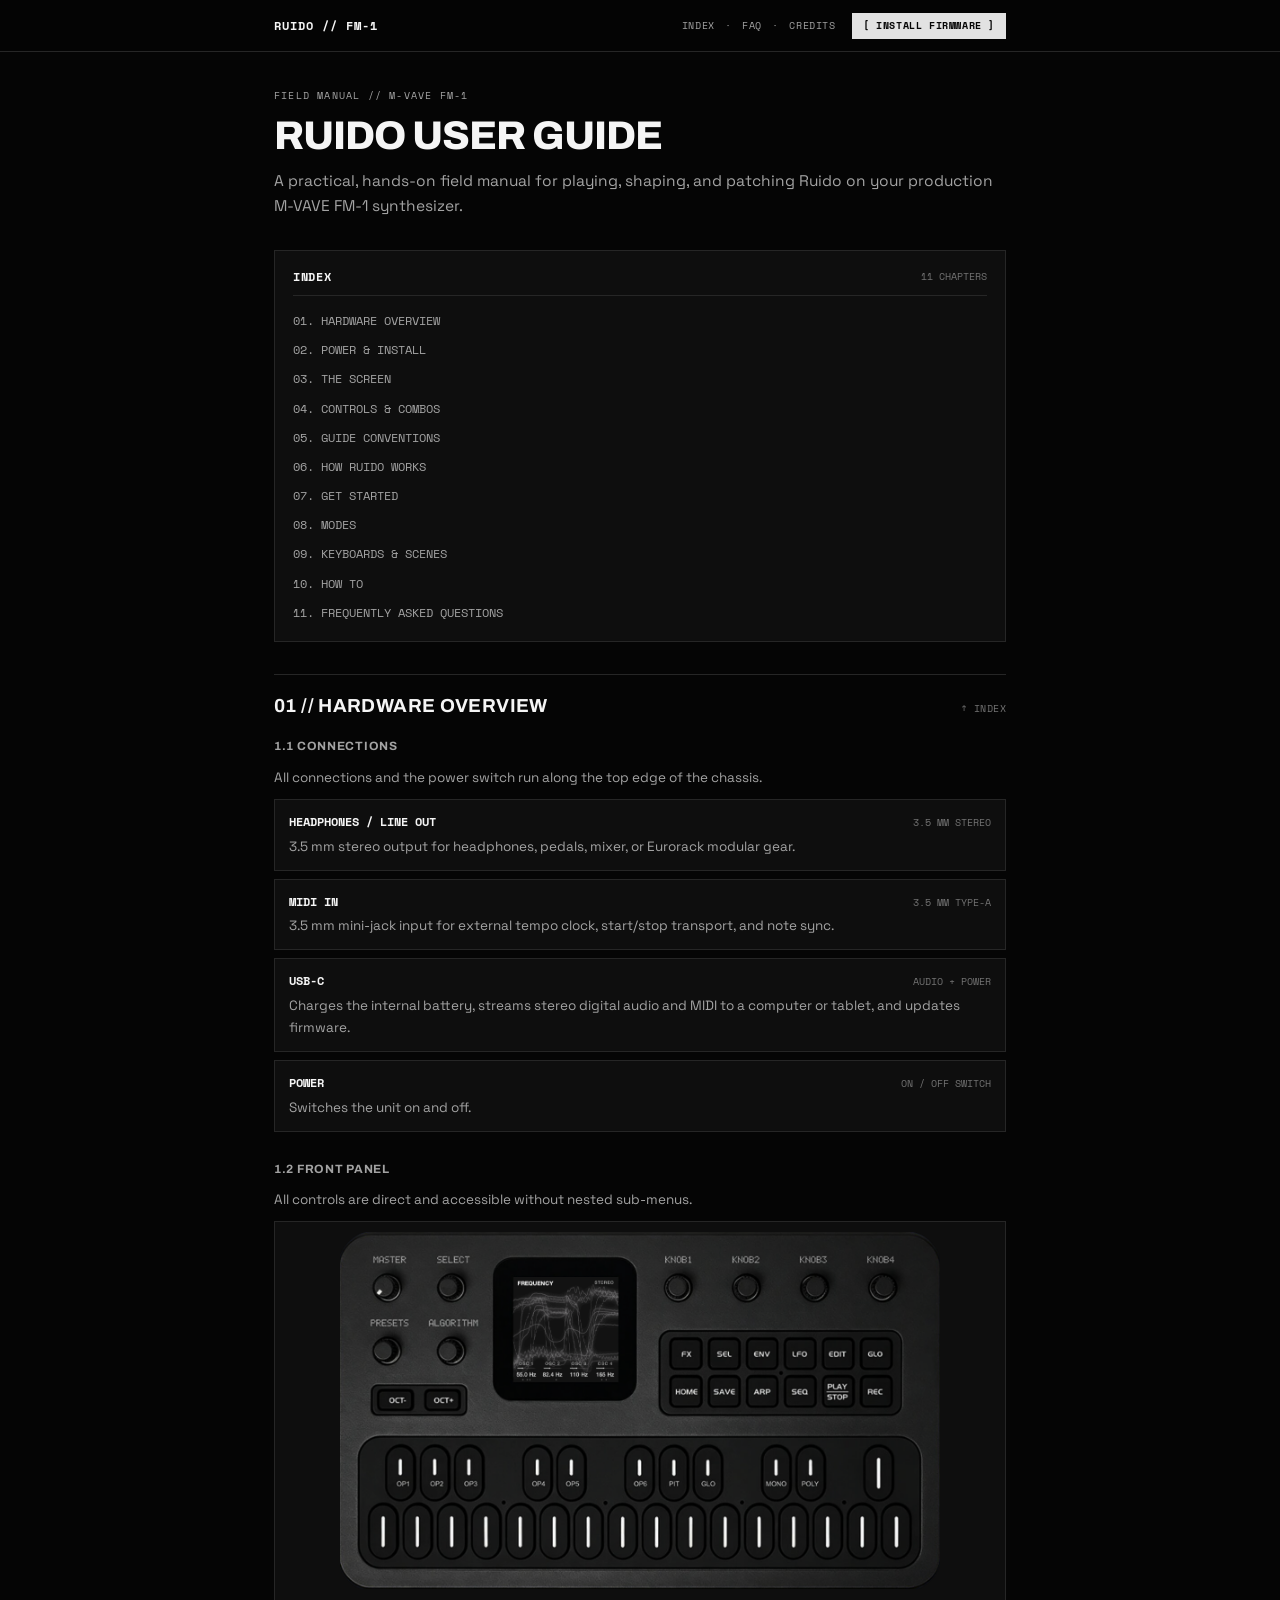
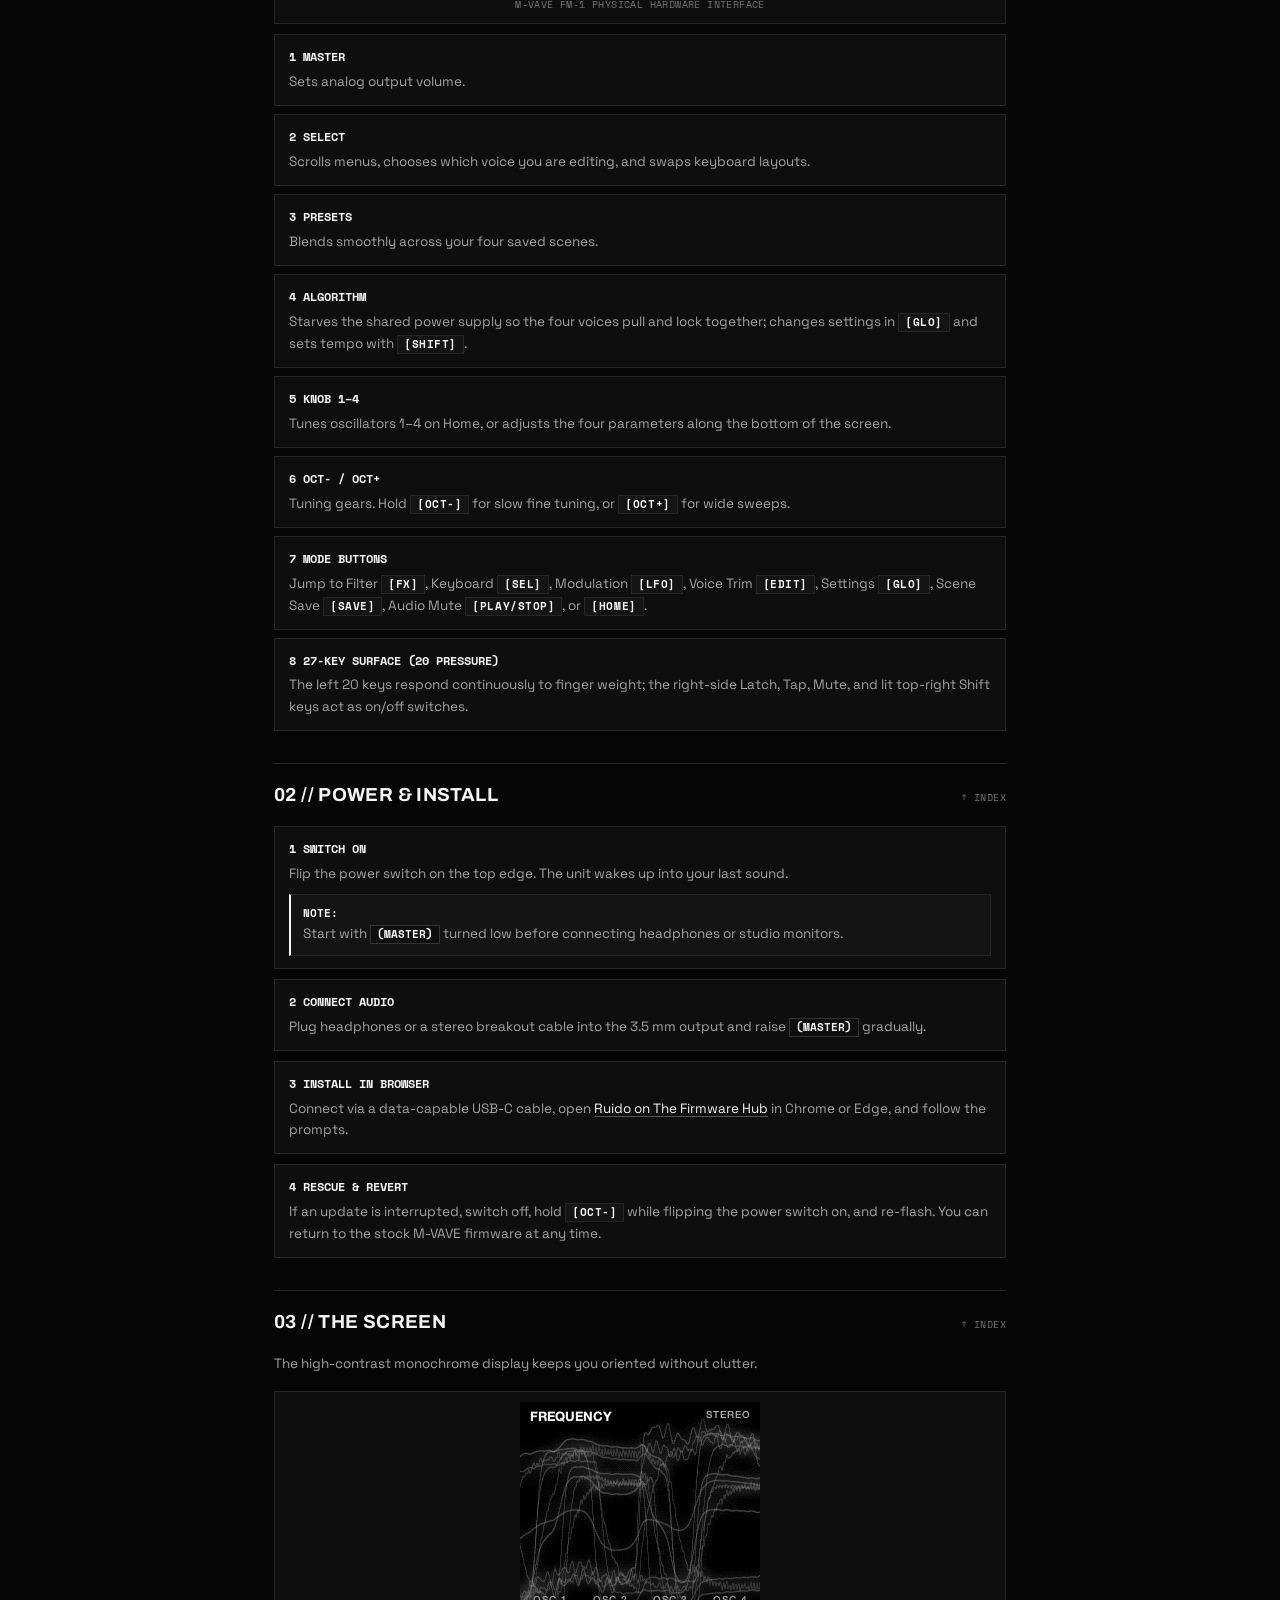
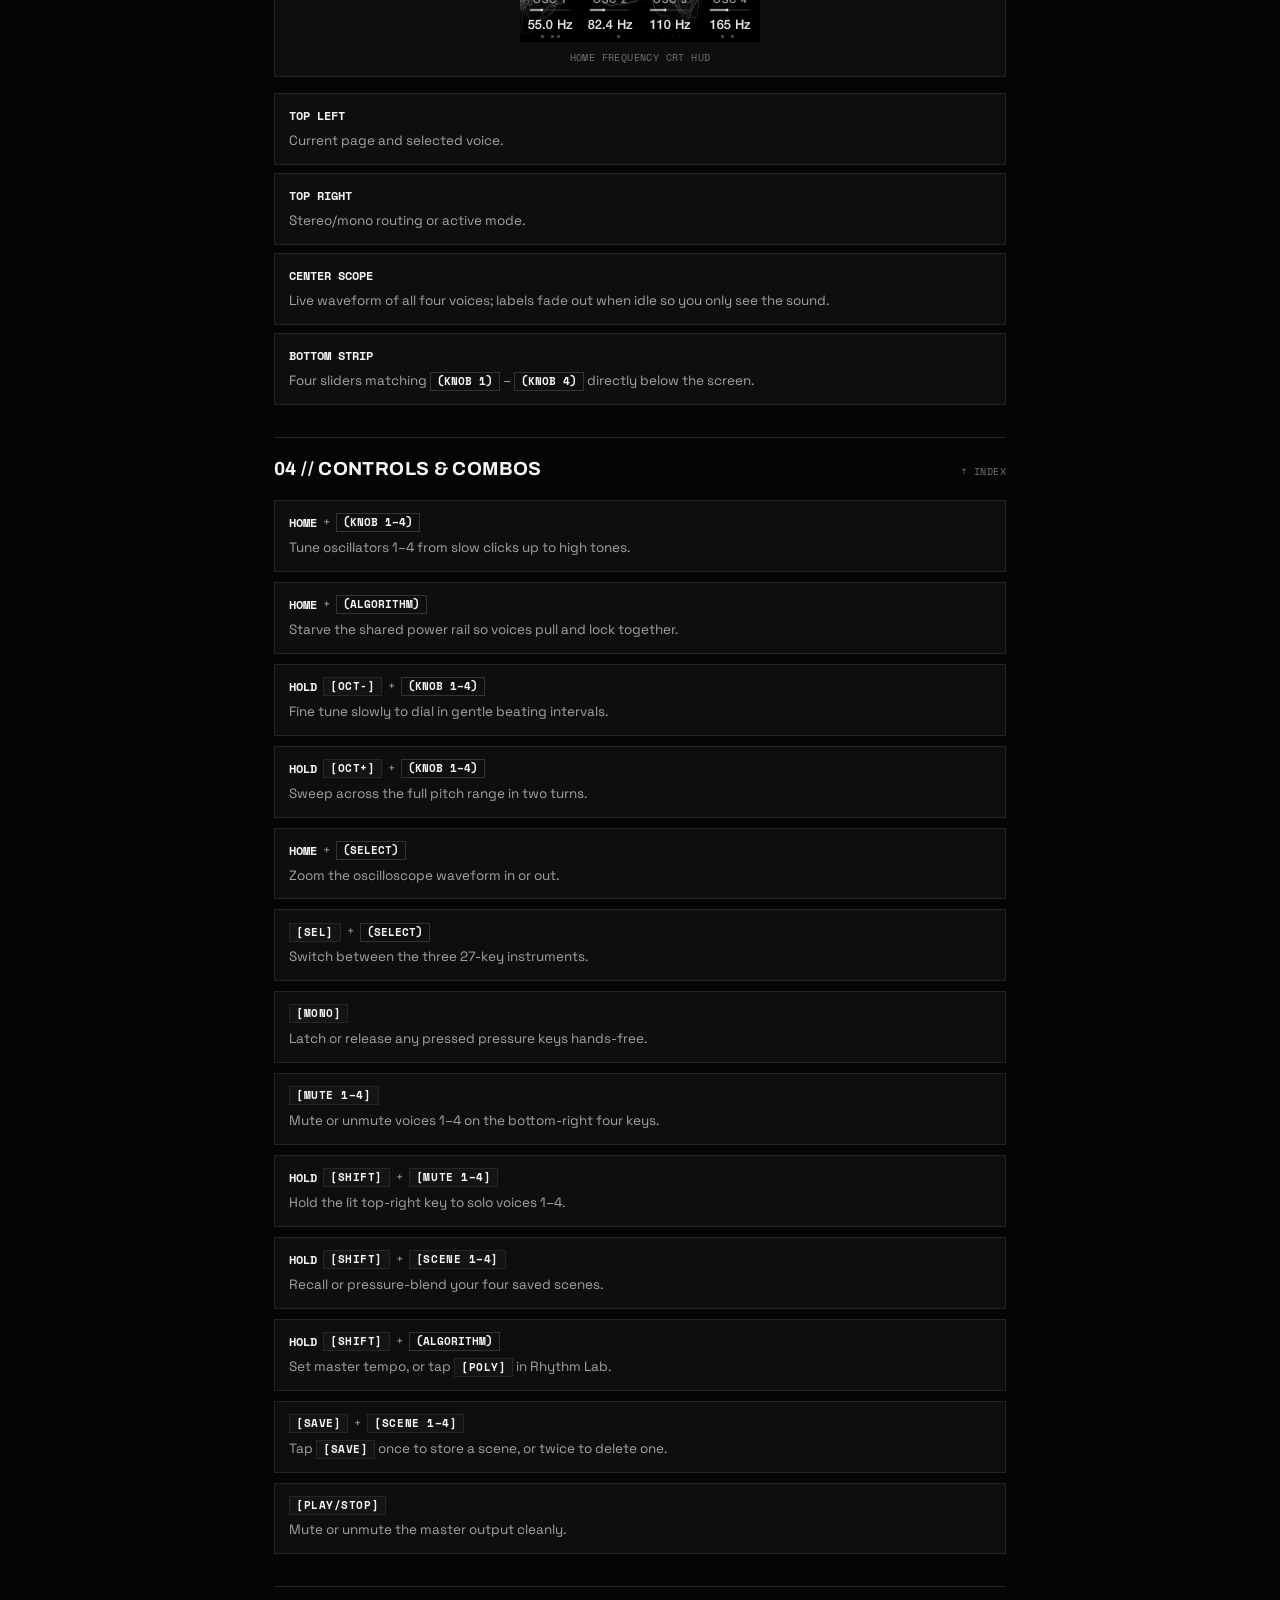
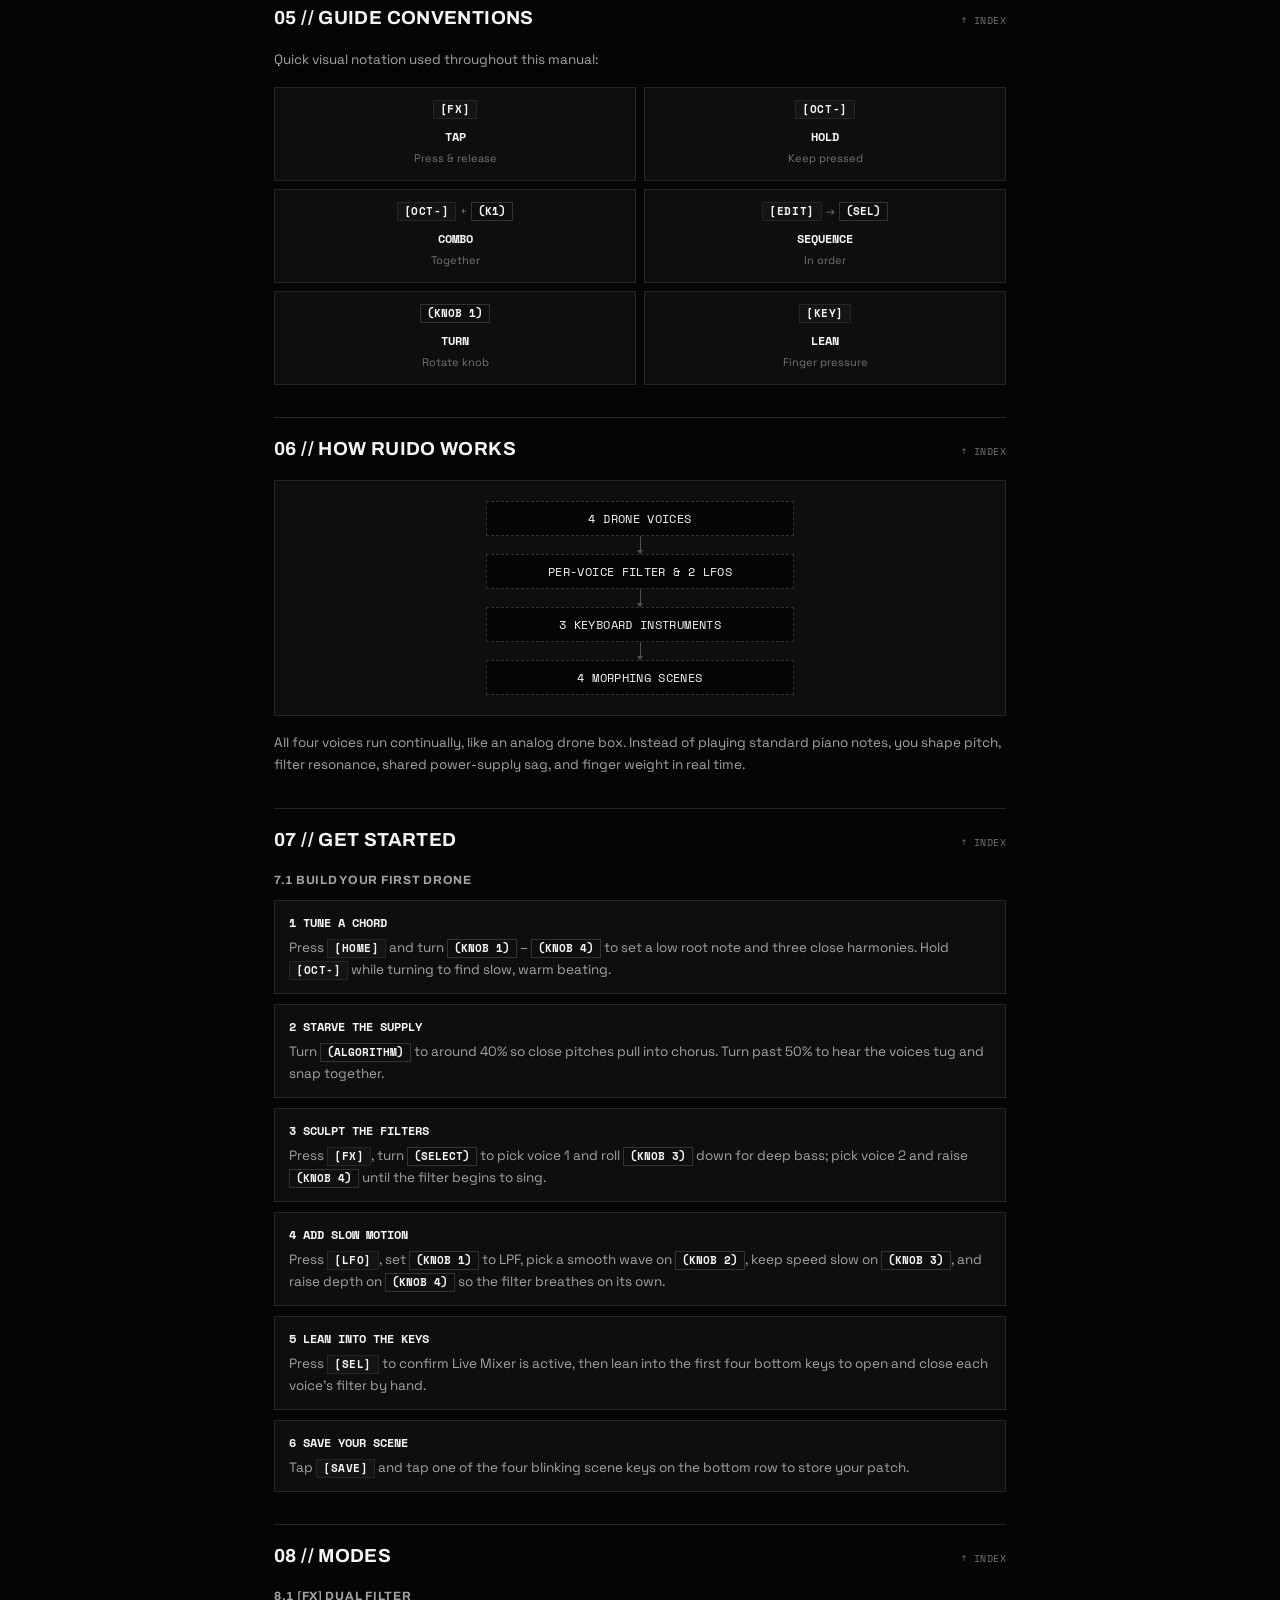
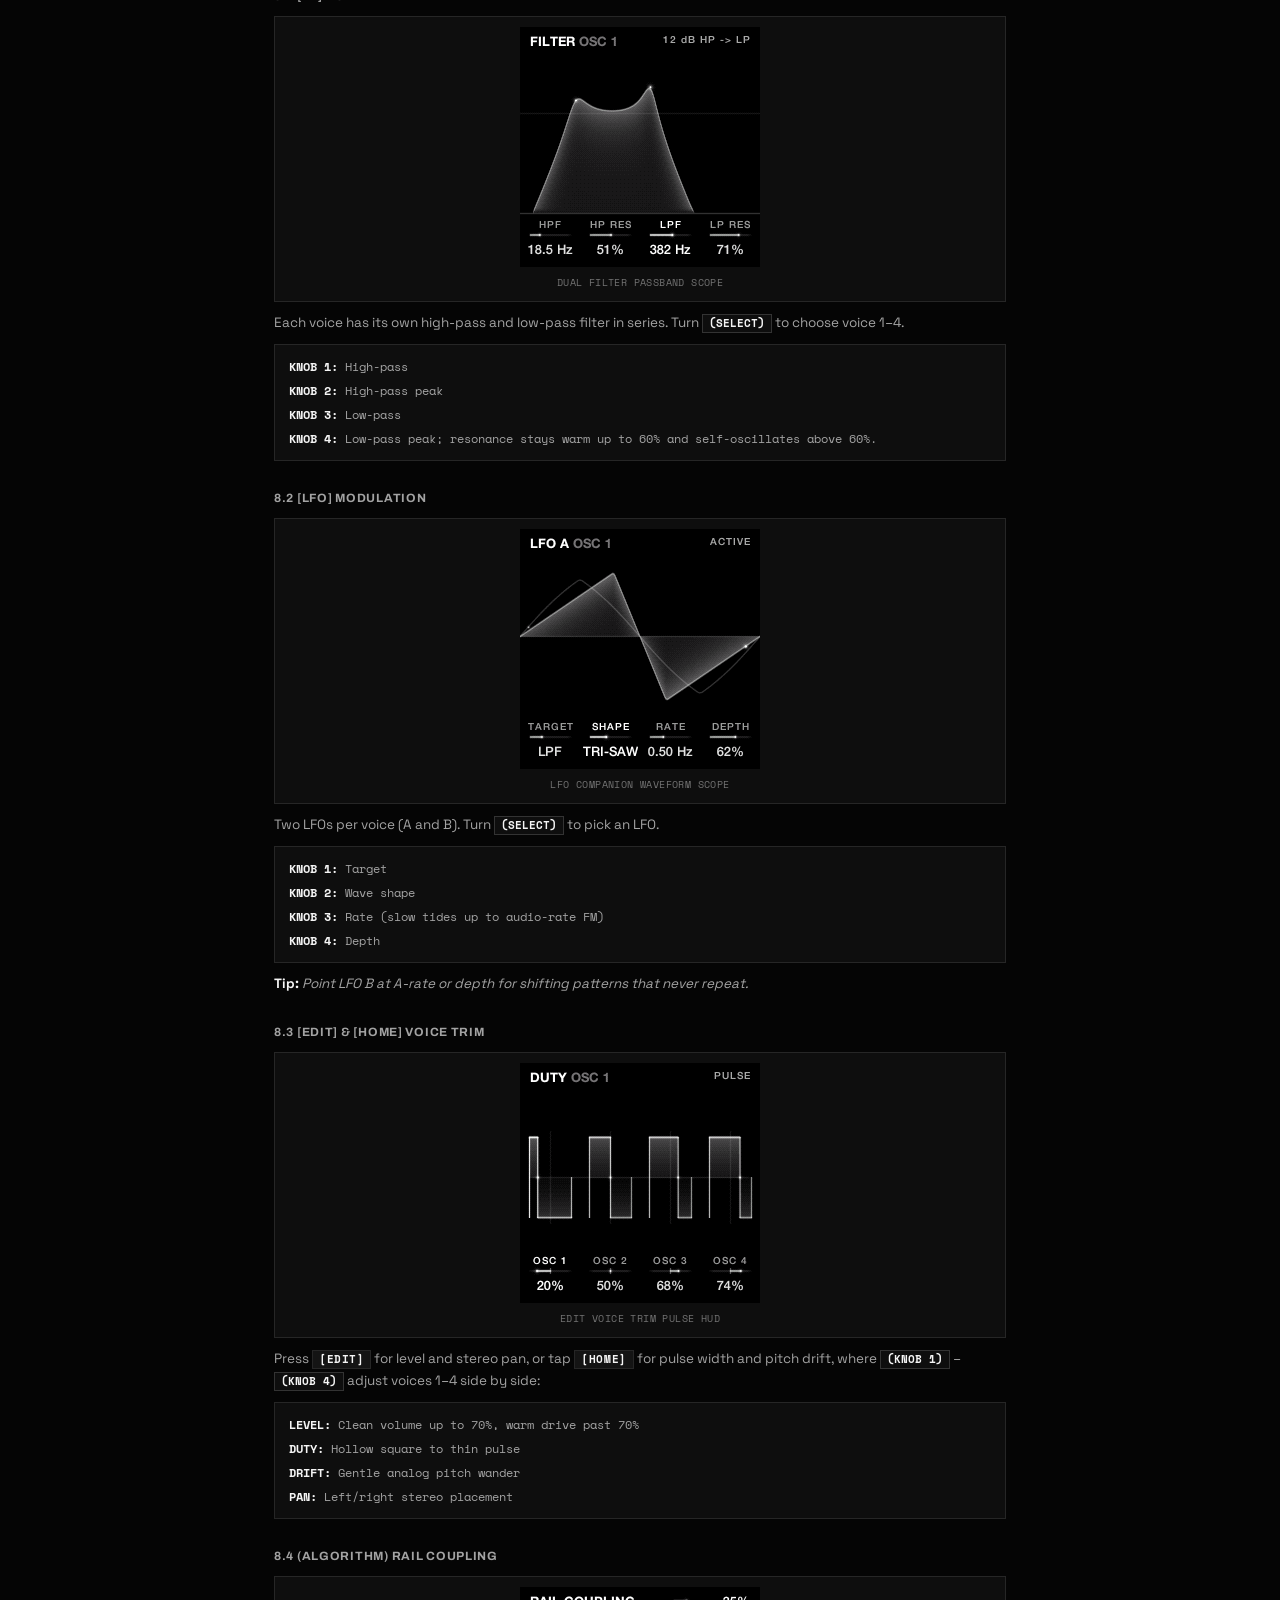
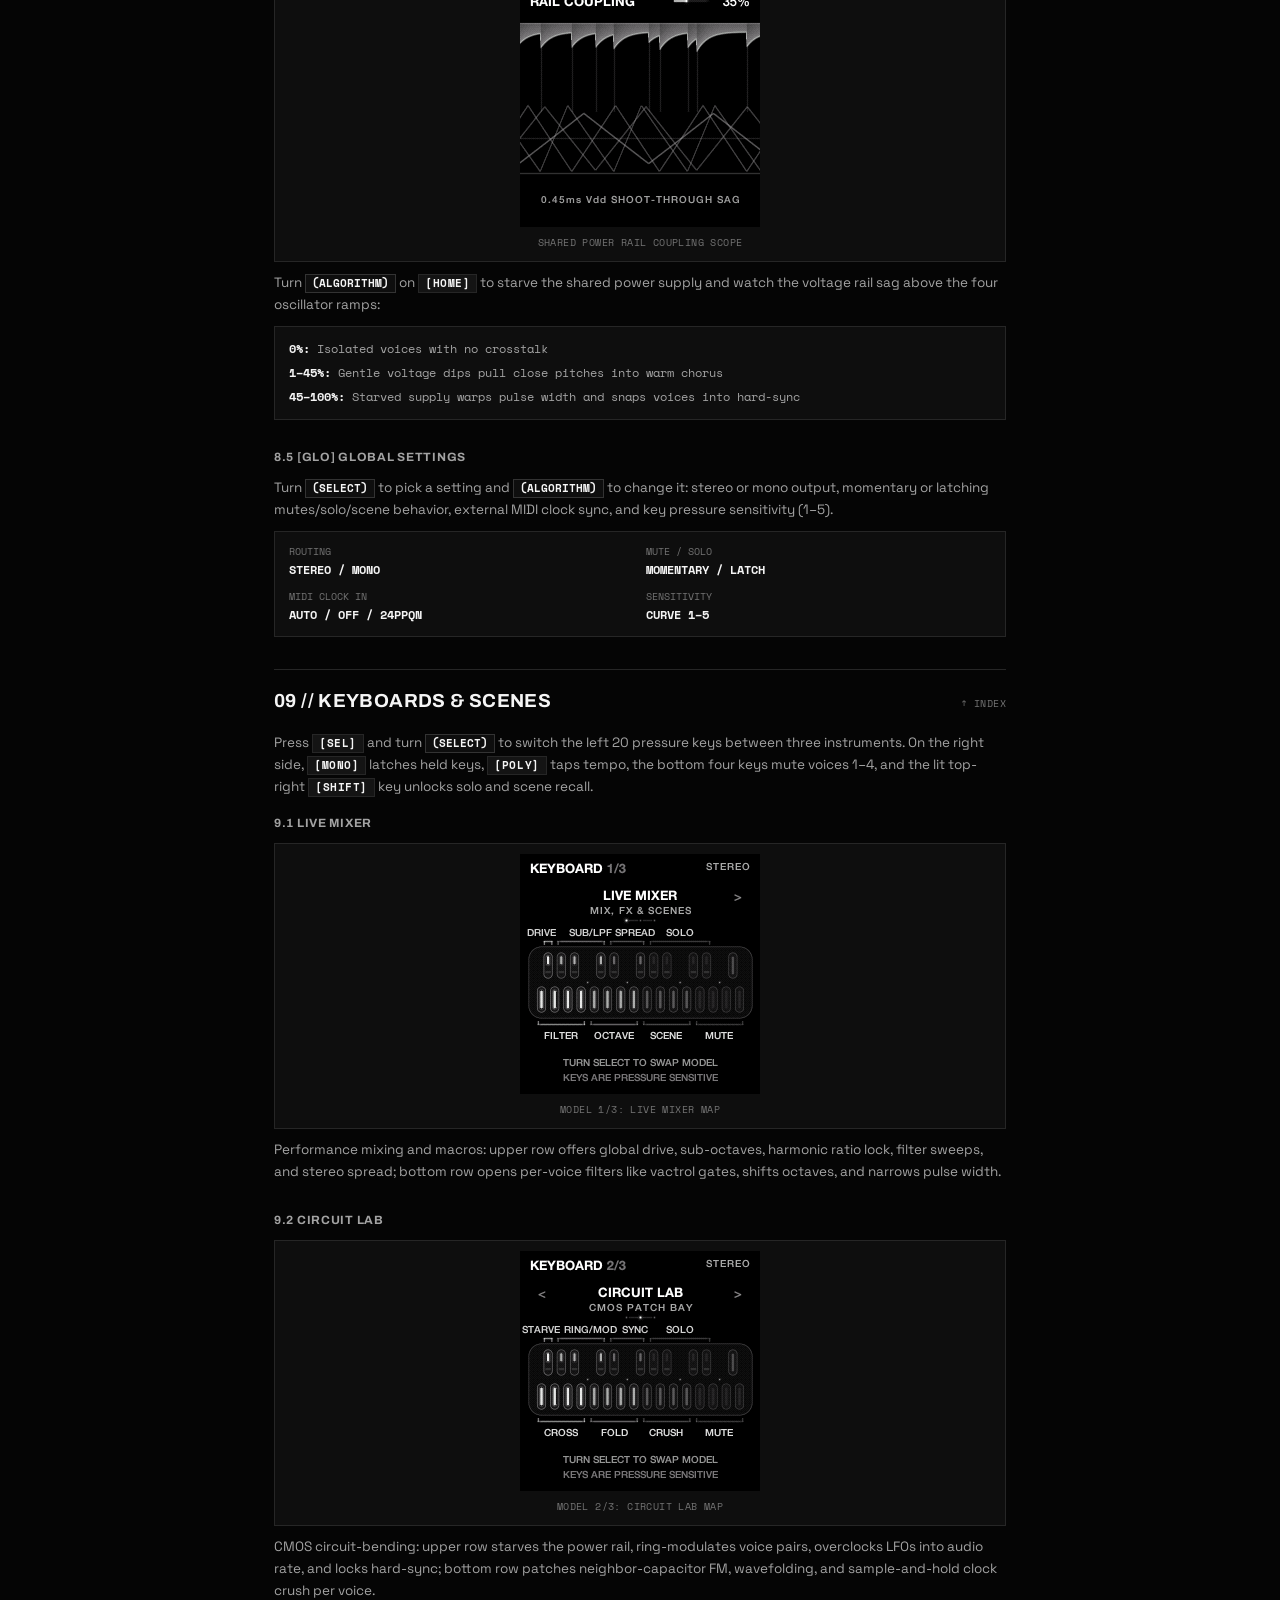
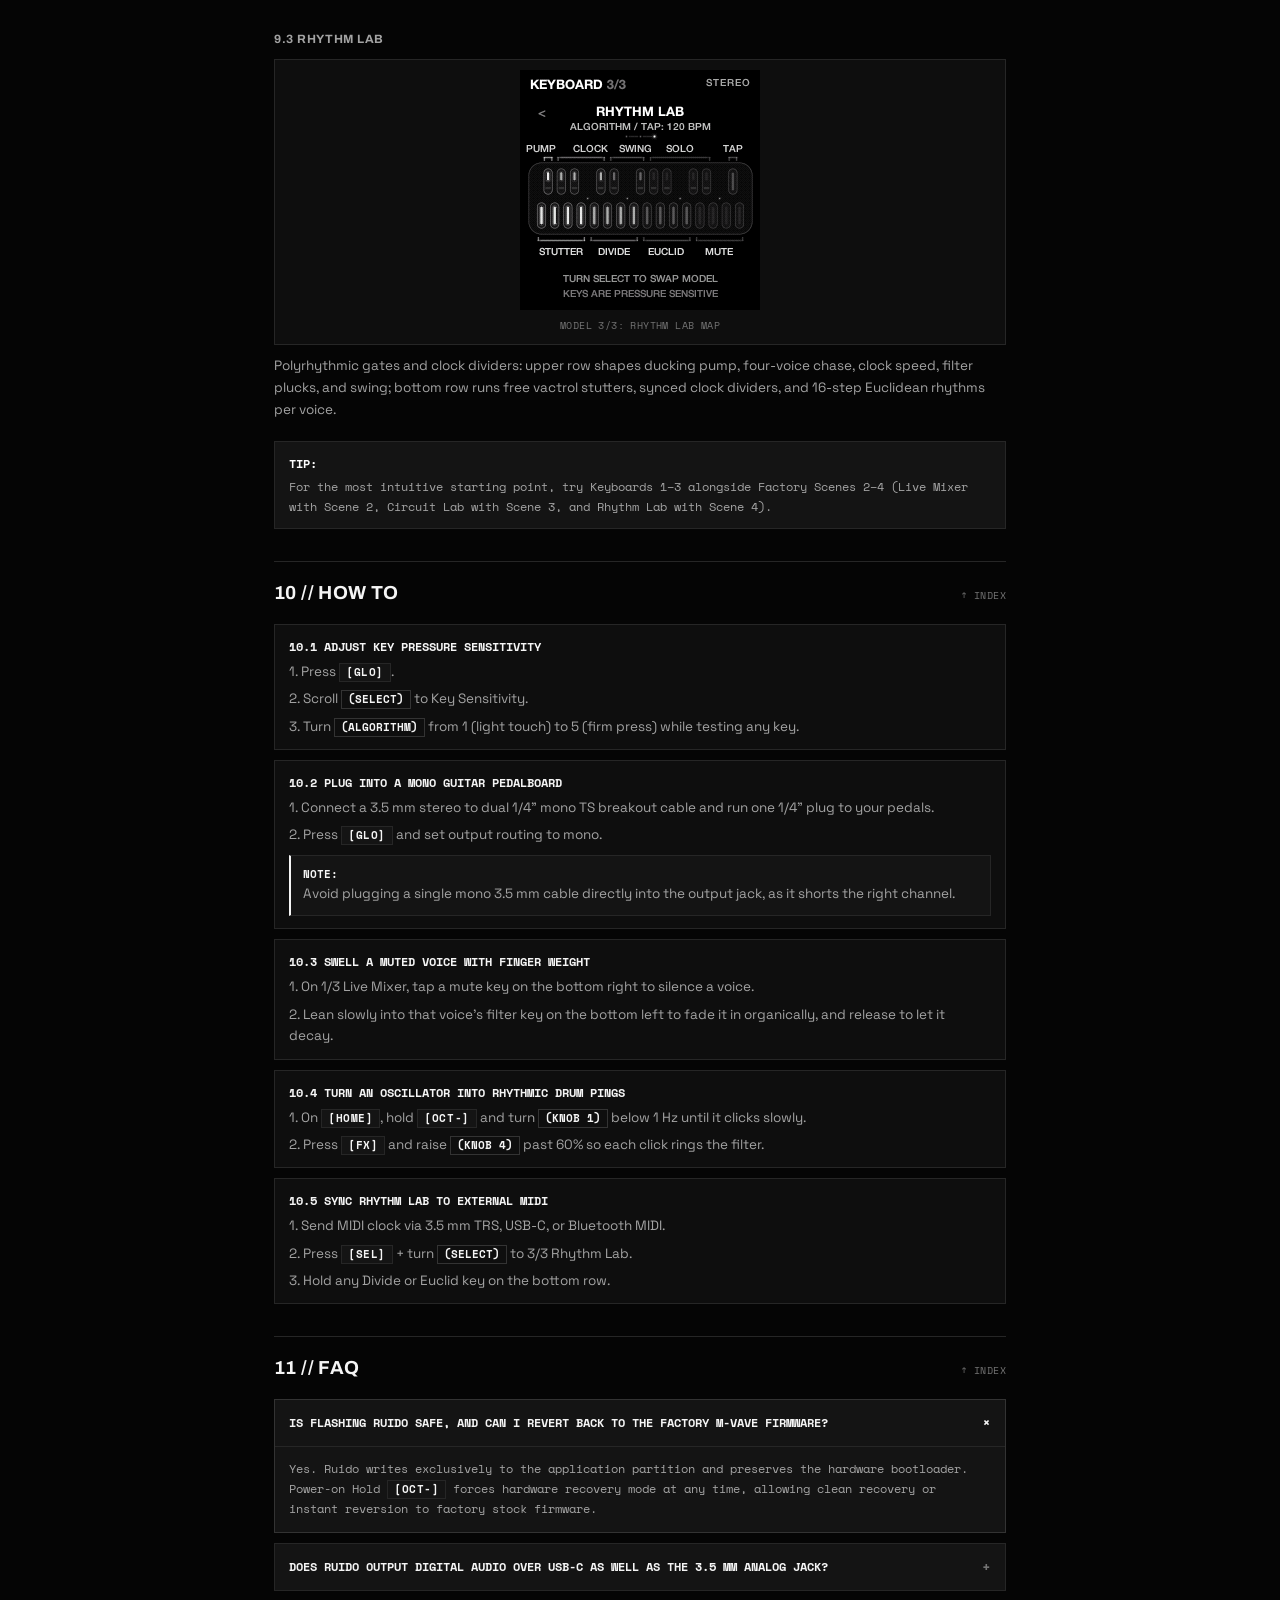
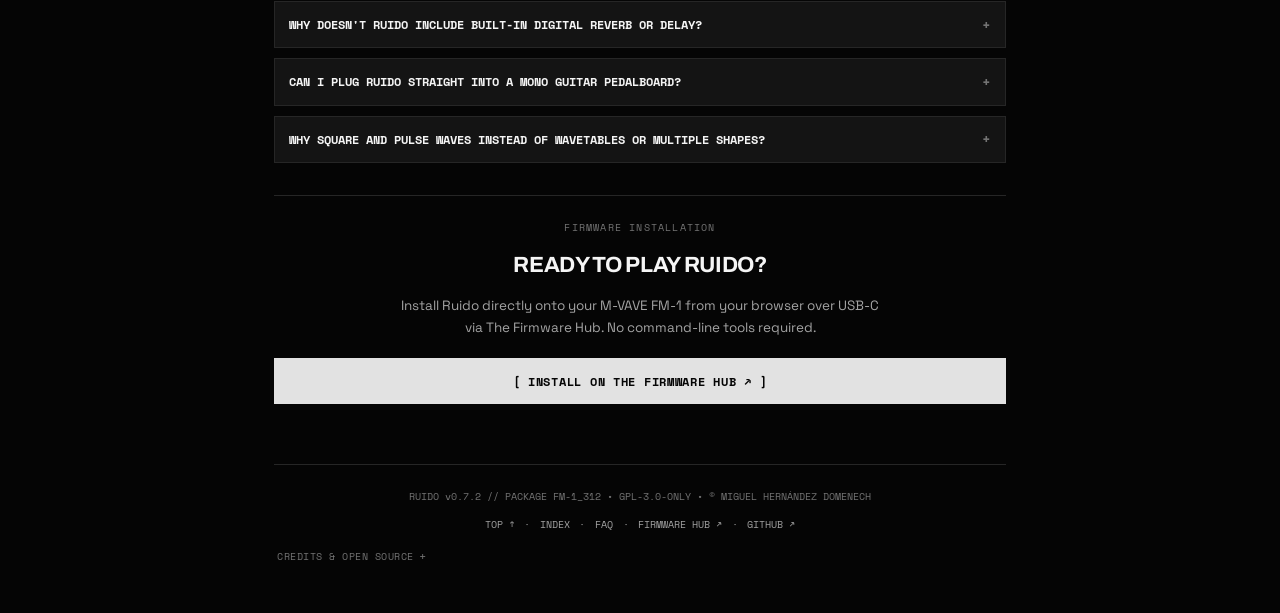
==== commit cf84d2a0: "Update Ruido v0.7.2 User Guide copy, combos, rail coupling, and keyboard maps" ====
--- a/index.html
+++ b/index.html
@@ -189,7 +189,7 @@
           </li>
           <li class="card">
             <span class="card-title">4 ALGORITHM</span>
-            <p class="prose">Starves the shared power supply so the four voices pull and lock together; sets tempo in Rhythm Lab.</p>
+            <p class="prose">Starves the shared power supply so the four voices pull and lock together; changes settings in <kbd class="keycap">[GLO]</kbd> and sets tempo with <kbd class="keycap">[SHIFT]</kbd>.</p>
           </li>
           <li class="card">
             <span class="card-title">5 KNOB 1–4</span>
@@ -201,11 +201,11 @@
           </li>
           <li class="card">
             <span class="card-title">7 MODE BUTTONS</span>
-            <p class="prose">Jump to Filter <kbd class="keycap">[FX]</kbd>, Keyboard <kbd class="keycap">[SEL]</kbd>, Modulation <kbd class="keycap">[LFO]</kbd>, Voice Trim <kbd class="keycap">[EDIT]</kbd>, Settings <kbd class="keycap">[GLO]</kbd>, or <kbd class="keycap">[HOME]</kbd>.</p>
+            <p class="prose">Jump to Filter <kbd class="keycap">[FX]</kbd>, Keyboard <kbd class="keycap">[SEL]</kbd>, Modulation <kbd class="keycap">[LFO]</kbd>, Voice Trim <kbd class="keycap">[EDIT]</kbd>, Settings <kbd class="keycap">[GLO]</kbd>, Scene Save <kbd class="keycap">[SAVE]</kbd>, Audio Mute <kbd class="keycap">[PLAY/STOP]</kbd>, or <kbd class="keycap">[HOME]</kbd>.</p>
           </li>
           <li class="card">
             <span class="card-title">8 27-KEY SURFACE (20 PRESSURE)</span>
-            <p class="prose">The left 20 keys respond continuously to finger weight; the right-side Solo, Mute, and Tap keys act as on/off switches.</p>
+            <p class="prose">The left 20 keys respond continuously to finger weight; the right-side Latch, Tap, Mute, and lit top-right Shift keys act as on/off switches.</p>
           </li>
         </ol>
       </div>
@@ -302,6 +302,14 @@
         </li>
         <li class="card">
           <div class="combo-line">
+            <span class="card-title">HOME</span>
+            <span class="combo-op" aria-hidden="true">+</span>
+            <kbd class="keycap-knob">(ALGORITHM)</kbd>
+          </div>
+          <p class="prose">Starve the shared power rail so voices pull and lock together.</p>
+        </li>
+        <li class="card">
+          <div class="combo-line">
             <span class="card-title">HOLD</span>
             <kbd class="keycap">[OCT-]</kbd>
             <span class="combo-op" aria-hidden="true">+</span>
@@ -328,7 +336,6 @@
         </li>
         <li class="card">
           <div class="combo-line">
-            <span class="card-title">HOLD</span>
             <kbd class="keycap">[SEL]</kbd>
             <span class="combo-op" aria-hidden="true">+</span>
             <kbd class="keycap-knob">(SELECT)</kbd>
@@ -337,12 +344,56 @@
         </li>
         <li class="card">
           <div class="combo-line">
+            <kbd class="keycap">[MONO]</kbd>
+          </div>
+          <p class="prose">Latch or release any pressed pressure keys hands-free.</p>
+        </li>
+        <li class="card">
+          <div class="combo-line">
+            <kbd class="keycap">[MUTE 1–4]</kbd>
+          </div>
+          <p class="prose">Mute or unmute voices 1–4 on the bottom-right four keys.</p>
+        </li>
+        <li class="card">
+          <div class="combo-line">
             <span class="card-title">HOLD</span>
+            <kbd class="keycap">[SHIFT]</kbd>
+            <span class="combo-op" aria-hidden="true">+</span>
+            <kbd class="keycap">[MUTE 1–4]</kbd>
+          </div>
+          <p class="prose">Hold the lit top-right key to solo voices 1–4.</p>
+        </li>
+        <li class="card">
+          <div class="combo-line">
+            <span class="card-title">HOLD</span>
+            <kbd class="keycap">[SHIFT]</kbd>
+            <span class="combo-op" aria-hidden="true">+</span>
+            <kbd class="keycap">[SCENE 1–4]</kbd>
+          </div>
+          <p class="prose">Recall or pressure-blend your four saved scenes.</p>
+        </li>
+        <li class="card">
+          <div class="combo-line">
+            <span class="card-title">HOLD</span>
+            <kbd class="keycap">[SHIFT]</kbd>
+            <span class="combo-op" aria-hidden="true">+</span>
+            <kbd class="keycap-knob">(ALGORITHM)</kbd>
+          </div>
+          <p class="prose">Set master tempo, or tap <kbd class="keycap">[POLY]</kbd> in Rhythm Lab.</p>
+        </li>
+        <li class="card">
+          <div class="combo-line">
             <kbd class="keycap">[SAVE]</kbd>
             <span class="combo-op" aria-hidden="true">+</span>
             <kbd class="keycap">[SCENE 1–4]</kbd>
           </div>
-          <p class="prose">Save your current sound into one of four scene slots.</p>
+          <p class="prose">Tap <kbd class="keycap">[SAVE]</kbd> once to store a scene, or twice to delete one.</p>
+        </li>
+        <li class="card">
+          <div class="combo-line">
+            <kbd class="keycap">[PLAY/STOP]</kbd>
+          </div>
+          <p class="prose">Mute or unmute the master output cleanly.</p>
         </li>
       </ul>
     </section>
@@ -454,7 +505,7 @@
           </li>
           <li class="card">
             <span class="card-title">6 SAVE YOUR SCENE</span>
-            <p class="prose">Hold <kbd class="keycap">[SAVE]</kbd> and tap one of the four scene keys on the bottom row to store your patch.</p>
+            <p class="prose">Tap <kbd class="keycap">[SAVE]</kbd> and tap one of the four blinking scene keys on the bottom row to store your patch.</p>
           </li>
         </ol>
       </div>
@@ -516,9 +567,9 @@
         <p class="prose prose--italic"><span class="prose-strong">Tip:</span> Point LFO B at A-rate or depth for shifting patterns that never repeat.</p>
       </div>
 
-      <!-- 8.3 [EDIT] -->
+      <!-- 8.3 [EDIT] & [HOME] -->
       <div class="subsection">
-        <h3 class="subsection-heading">8.3 [EDIT] VOICE TRIM</h3>
+        <h3 class="subsection-heading">8.3 [EDIT] &amp; [HOME] VOICE TRIM</h3>
         <figure class="specimen-frame">
           <img
             class="crt-img"
@@ -531,7 +582,7 @@
           >
           <figcaption class="specimen-caption">EDIT VOICE TRIM PULSE HUD</figcaption>
         </figure>
-        <p class="prose">Turn <kbd class="keycap-knob">(SELECT)</kbd> to step through four trim pages where <kbd class="keycap-knob">(KNOB 1)</kbd> – <kbd class="keycap-knob">(KNOB 4)</kbd> adjust voices 1–4 side by side:</p>
+        <p class="prose">Press <kbd class="keycap">[EDIT]</kbd> for level and stereo pan, or tap <kbd class="keycap">[HOME]</kbd> for pulse width and pitch drift, where <kbd class="keycap-knob">(KNOB 1)</kbd> – <kbd class="keycap-knob">(KNOB 4)</kbd> adjust voices 1–4 side by side:</p>
         <div class="param-box">
           <div><span class="param-key">LEVEL:</span> Clean volume up to 70%, warm drive past 70%</div>
           <div><span class="param-key">DUTY:</span> Hollow square to thin pulse</div>
@@ -540,10 +591,33 @@
         </div>
       </div>
 
-      <!-- 8.4 [GLO] -->
+      <!-- 8.4 (ALGORITHM) -->
       <div class="subsection">
-        <h3 class="subsection-heading">8.4 [GLO] GLOBAL SETTINGS</h3>
-        <p class="prose">Turn <kbd class="keycap-knob">(SELECT)</kbd> to pick a setting and <kbd class="keycap-knob">(KNOB 1)</kbd> to change it: stereo or mono output, momentary or latching mutes/solo/scene behavior, external MIDI clock sync, and key pressure sensitivity (1–5).</p>
+        <h3 class="subsection-heading">8.4 (ALGORITHM) RAIL COUPLING</h3>
+        <figure class="specimen-frame">
+          <img
+            class="crt-img"
+            src="assets/images/14-rail-coupling-pull.png"
+            alt="Ruido Rail Coupling screen at 35 percent showing shared Vdd voltage rail sag dips above four overlapping oscillator ramps"
+            width="240"
+            height="240"
+            loading="lazy"
+            decoding="async"
+          >
+          <figcaption class="specimen-caption">SHARED POWER RAIL COUPLING SCOPE</figcaption>
+        </figure>
+        <p class="prose">Turn <kbd class="keycap-knob">(ALGORITHM)</kbd> on <kbd class="keycap">[HOME]</kbd> to starve the shared power supply and watch the voltage rail sag above the four oscillator ramps:</p>
+        <div class="param-box">
+          <div><span class="param-key">0%:</span> Isolated voices with no crosstalk</div>
+          <div><span class="param-key">1–45%:</span> Gentle voltage dips pull close pitches into warm chorus</div>
+          <div><span class="param-key">45–100%:</span> Starved supply warps pulse width and snaps voices into hard-sync</div>
+        </div>
+      </div>
+
+      <!-- 8.5 [GLO] -->
+      <div class="subsection">
+        <h3 class="subsection-heading">8.5 [GLO] GLOBAL SETTINGS</h3>
+        <p class="prose">Turn <kbd class="keycap-knob">(SELECT)</kbd> to pick a setting and <kbd class="keycap-knob">(ALGORITHM)</kbd> to change it: stereo or mono output, momentary or latching mutes/solo/scene behavior, external MIDI clock sync, and key pressure sensitivity (1–5).</p>
         <div class="glo-grid">
           <div>
             <span class="glo-label">ROUTING</span>
@@ -573,7 +647,7 @@
       </div>
 
       <p class="prose">
-        Hold <kbd class="keycap">[SEL]</kbd> and turn <kbd class="keycap-knob">(SELECT)</kbd> to switch the 27-key surface between three instruments. The left 20 keys respond continuously to finger weight; the right-side Solo, Mute, and Tap keys act as on/off switches.
+        Press <kbd class="keycap">[SEL]</kbd> and turn <kbd class="keycap-knob">(SELECT)</kbd> to switch the left 20 pressure keys between three instruments. On the right side, <kbd class="keycap">[MONO]</kbd> latches held keys, <kbd class="keycap">[POLY]</kbd> taps tempo, the bottom four keys mute voices 1–4, and the lit top-right <kbd class="keycap">[SHIFT]</kbd> key unlocks solo and scene recall.
       </p>
 
       <!-- 9.1 Live Mixer -->
@@ -592,7 +666,47 @@
           <figcaption class="specimen-caption">MODEL 1/3: LIVE MIXER MAP</figcaption>
         </figure>
         <p class="prose">
-          Performance mixing and macros: upper row offers global drive, harmonic ratio lock, and stereo spread; bottom row opens per-voice filters like vactrol gates, shifts octaves, and morphs across four scenes.
+          Performance mixing and macros: upper row offers global drive, sub-octaves, harmonic ratio lock, filter sweeps, and stereo spread; bottom row opens per-voice filters like vactrol gates, shifts octaves, and narrows pulse width.
+        </p>
+      </div>
+
+      <!-- 9.2 Circuit Lab -->
+      <div class="subsection">
+        <h3 class="subsection-heading">9.2 CIRCUIT LAB</h3>
+        <figure class="specimen-frame">
+          <img
+            class="crt-img"
+            src="assets/images/10-sel-keyboard-circuit-lab.png"
+            alt="Ruido Keyboard 2 of 3 Circuit Lab map showing upper-row Starve, Ring/Mod, Sync, and Solo keys and lower-row Cross, Fold, Crush, and Mute keys"
+            width="240"
+            height="240"
+            loading="lazy"
+            decoding="async"
+          >
+          <figcaption class="specimen-caption">MODEL 2/3: CIRCUIT LAB MAP</figcaption>
+        </figure>
+        <p class="prose">
+          CMOS circuit-bending: upper row starves the power rail, ring-modulates voice pairs, overclocks LFOs into audio rate, and locks hard-sync; bottom row patches neighbor-capacitor FM, wavefolding, and sample-and-hold clock crush per voice.
+        </p>
+      </div>
+
+      <!-- 9.3 Rhythm Lab -->
+      <div class="subsection">
+        <h3 class="subsection-heading">9.3 RHYTHM LAB</h3>
+        <figure class="specimen-frame">
+          <img
+            class="crt-img"
+            src="assets/images/11-sel-keyboard-rhythm-lab.png"
+            alt="Ruido Keyboard 3 of 3 Rhythm Lab map showing upper-row Pump, Clock, Swing, Solo, and Tap keys and lower-row Stutter, Divide, Euclid, and Mute keys"
+            width="240"
+            height="240"
+            loading="lazy"
+            decoding="async"
+          >
+          <figcaption class="specimen-caption">MODEL 3/3: RHYTHM LAB MAP</figcaption>
+        </figure>
+        <p class="prose">
+          Polyrhythmic gates and clock dividers: upper row shapes ducking pump, four-voice chase, clock speed, filter plucks, and swing; bottom row runs free vactrol stutters, synced clock dividers, and 16-step Euclidean rhythms per voice.
         </p>
       </div>
 
@@ -615,7 +729,7 @@
           <ol class="recipe-steps" role="list">
             <li>1. Press <kbd class="keycap">[GLO]</kbd>.</li>
             <li>2. Scroll <kbd class="keycap-knob">(SELECT)</kbd> to Key Sensitivity.</li>
-            <li>3. Turn <kbd class="keycap-knob">(KNOB 1)</kbd> from 1 (light touch) to 5 (firm press) while testing any key.</li>
+            <li>3. Turn <kbd class="keycap-knob">(ALGORITHM)</kbd> from 1 (light touch) to 5 (firm press) while testing any key.</li>
           </ol>
         </div>
 
@@ -655,7 +769,7 @@
           <h3 class="card-title">10.5 SYNC RHYTHM LAB TO EXTERNAL MIDI</h3>
           <ol class="recipe-steps" role="list">
             <li>1. Send MIDI clock via 3.5 mm TRS, USB-C, or Bluetooth MIDI.</li>
-            <li>2. Hold <kbd class="keycap">[SEL]</kbd> + turn <kbd class="keycap-knob">(SELECT)</kbd> to 3/3 Rhythm Lab.</li>
+            <li>2. Press <kbd class="keycap">[SEL]</kbd> + turn <kbd class="keycap-knob">(SELECT)</kbd> to 3/3 Rhythm Lab.</li>
             <li>3. Hold any Divide or Euclid key on the bottom row.</li>
           </ol>
         </div>
@@ -688,7 +802,7 @@
             <span class="faq-icon" aria-hidden="true">+</span>
           </summary>
           <div class="faq-answer">
-            <p>Yes. Alongside the analog line jack, Ruido streams 48 kHz class-compliant UAC1 digital stereo audio with 1-LSB TPDF dithering and clock-drift interpolation directly to macOS, iOS, Windows, Linux, or standalone USB host hardware.</p>
+            <p>Yes. Alongside the analog line jack, Ruido streams 44.1 / 48 kHz class-compliant UAC1 digital stereo audio with 1-LSB TPDF dithering and clock-drift interpolation directly to macOS, iOS, Windows, Linux, or standalone USB host hardware.</p>
           </div>
         </details>
 
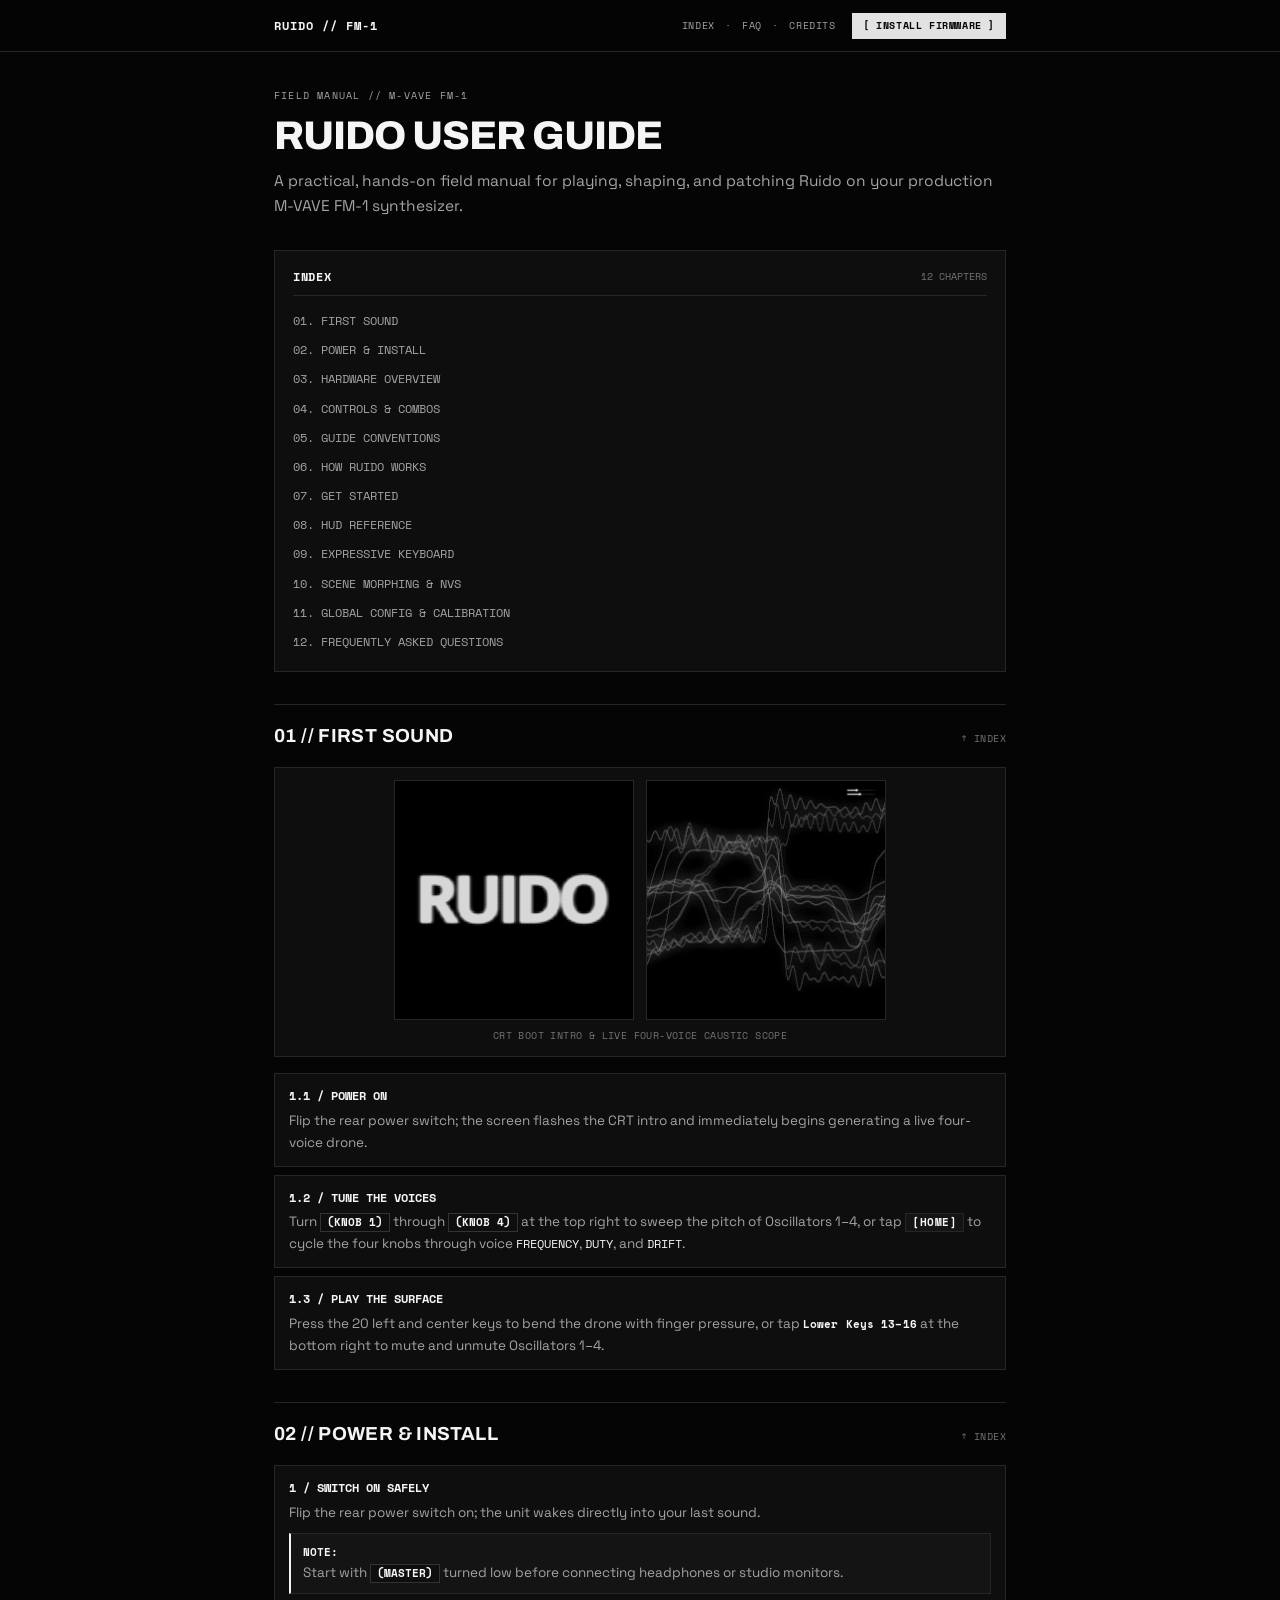
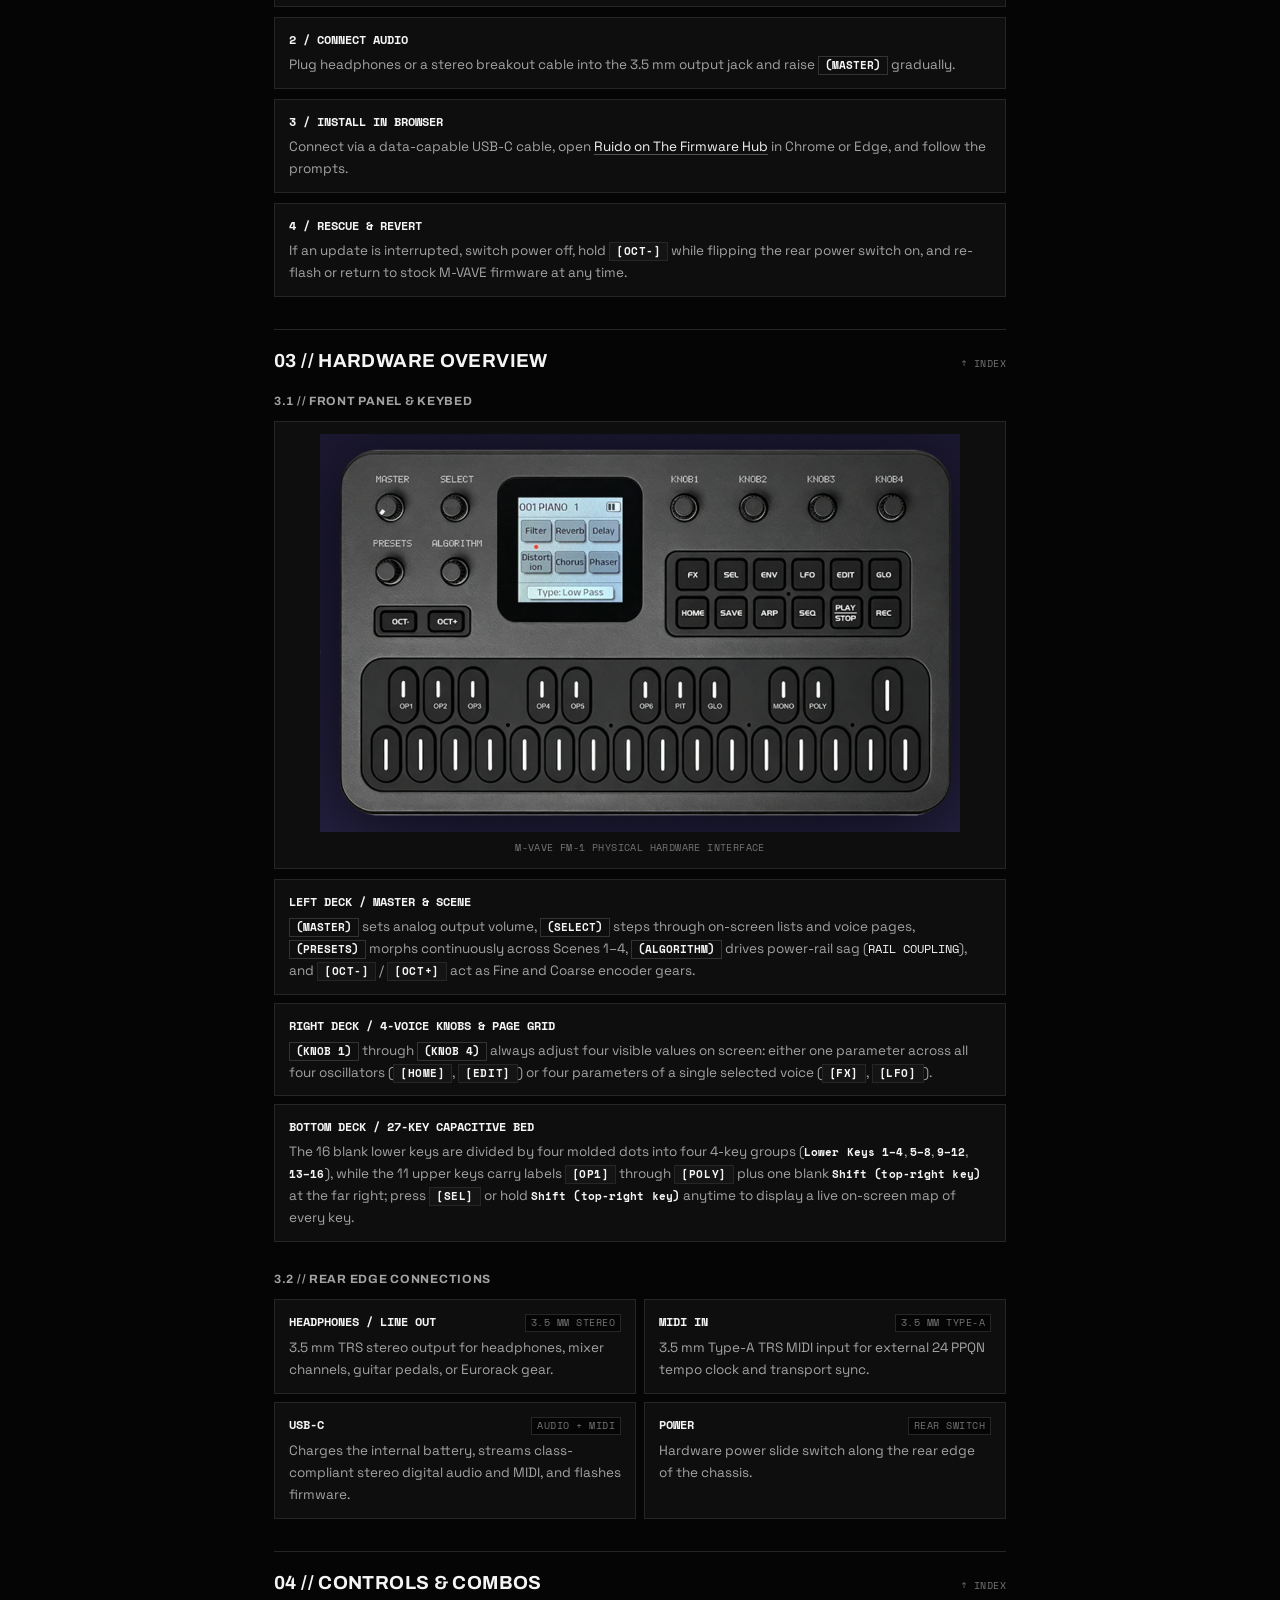
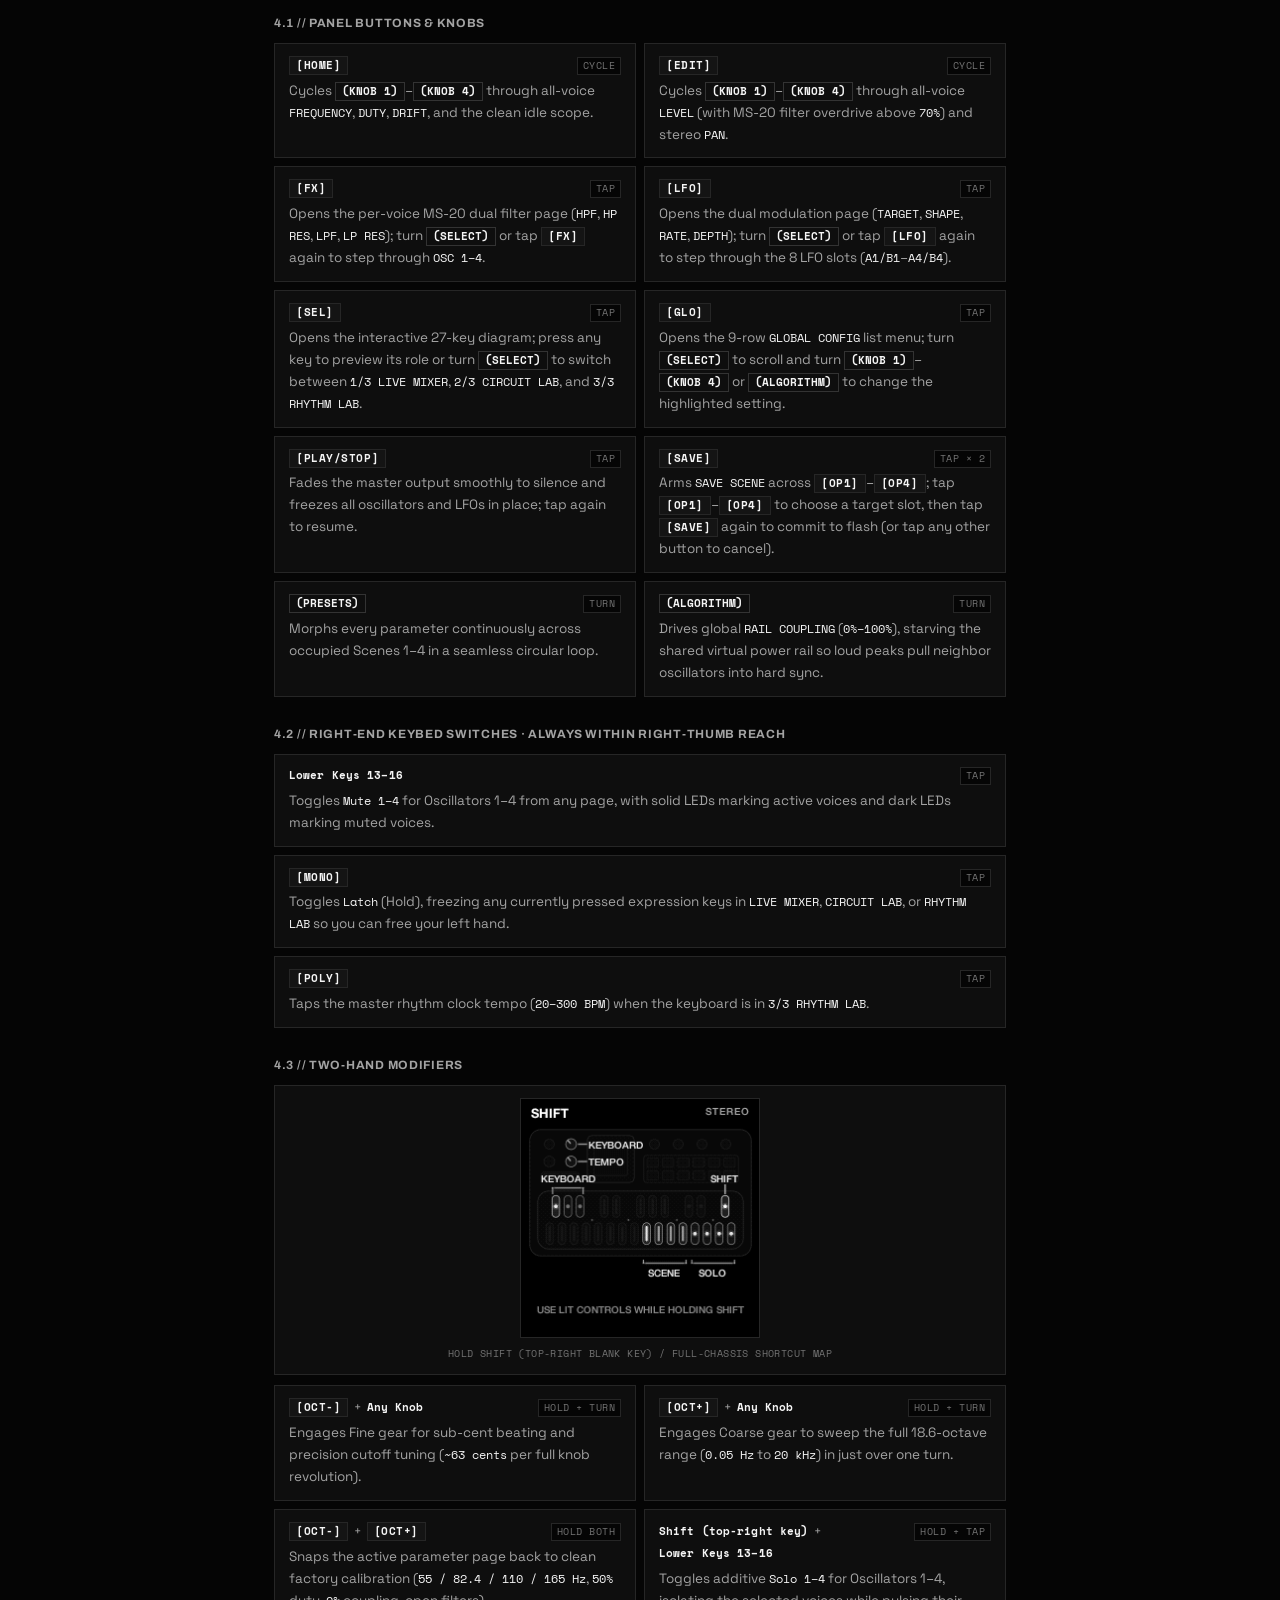
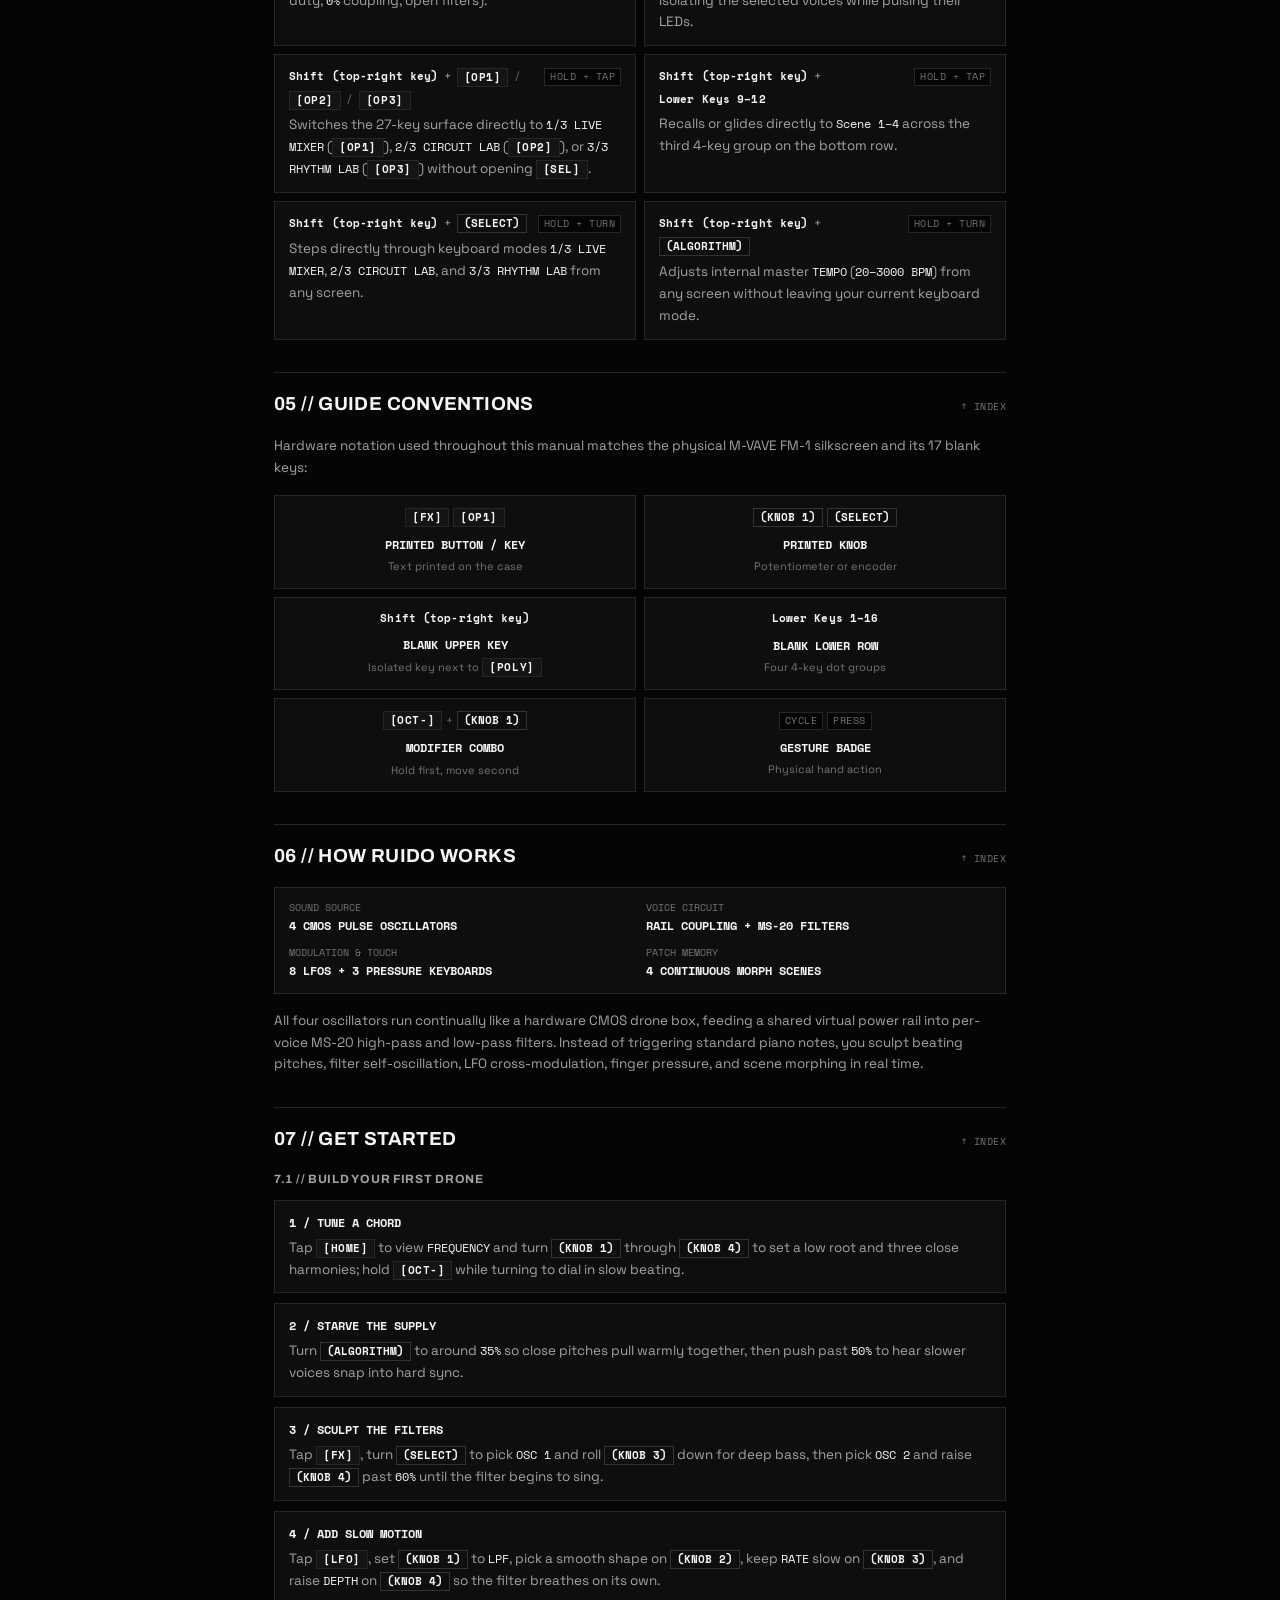
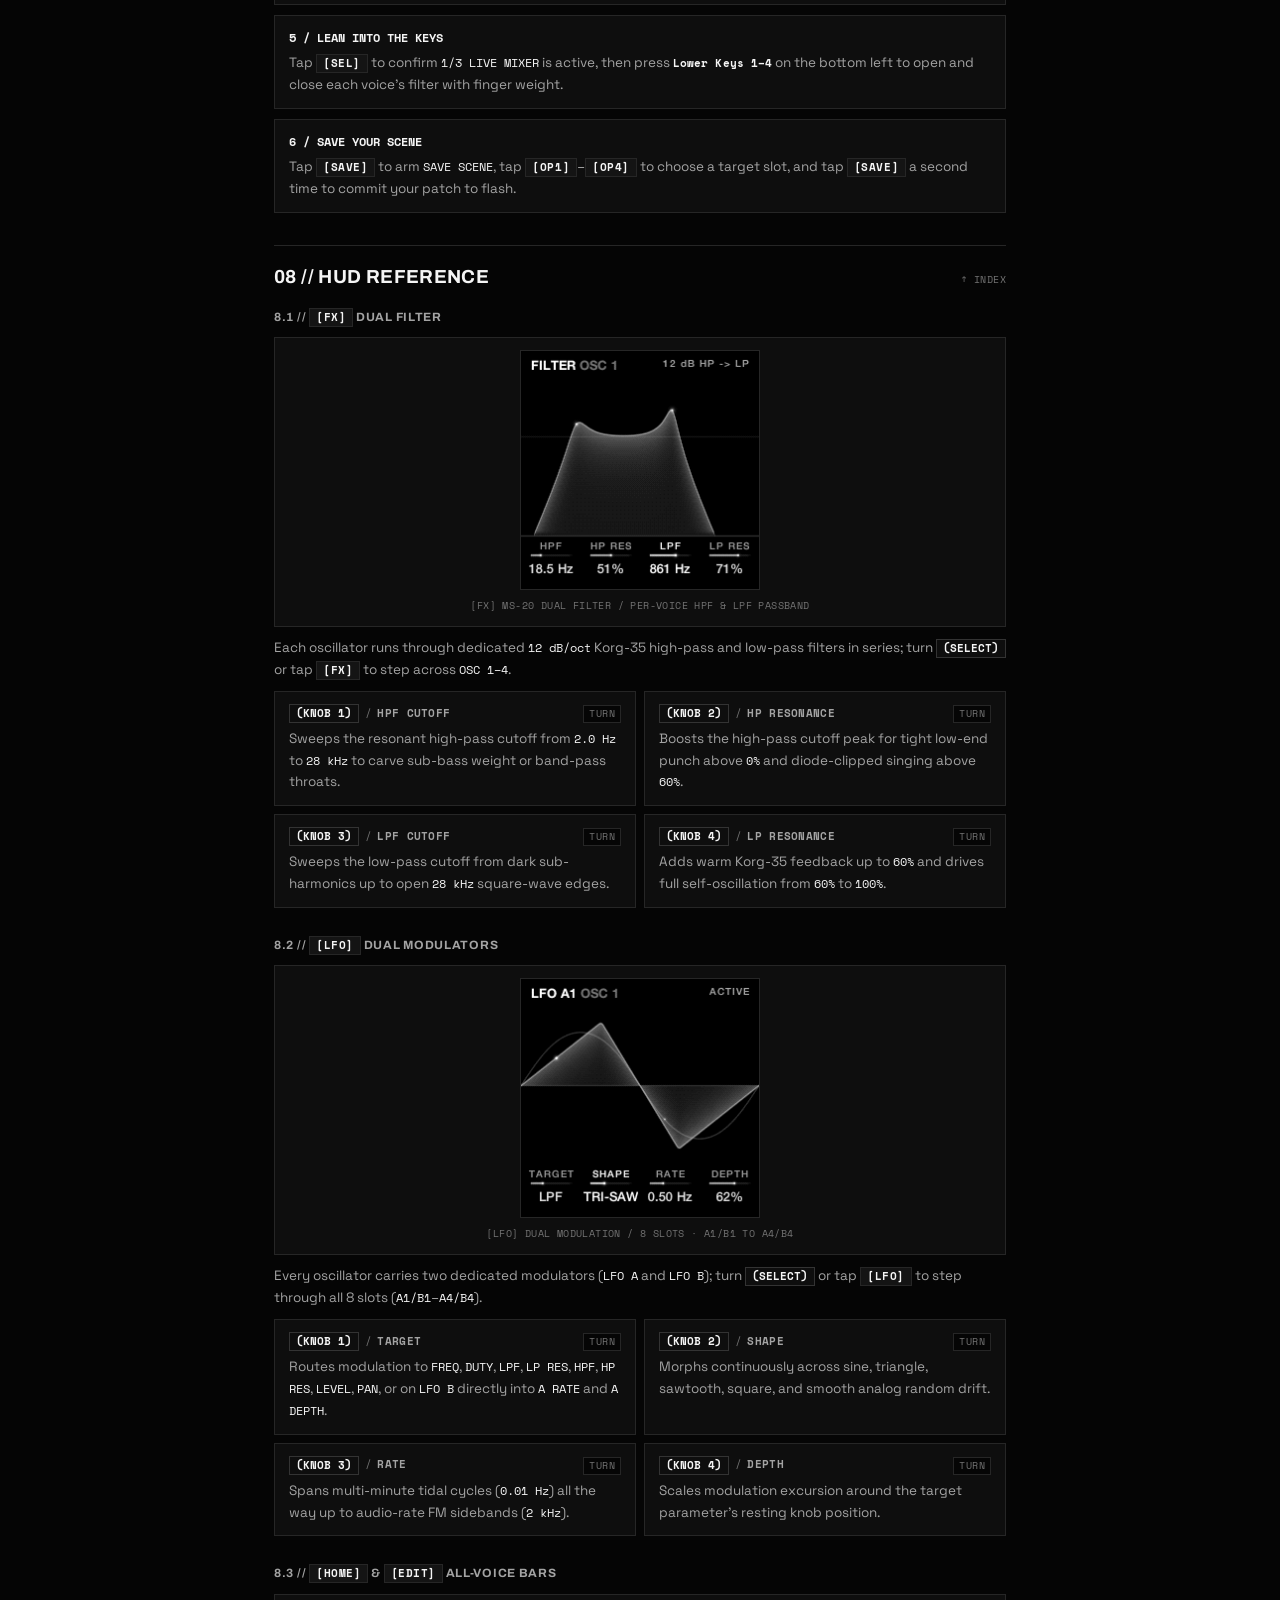
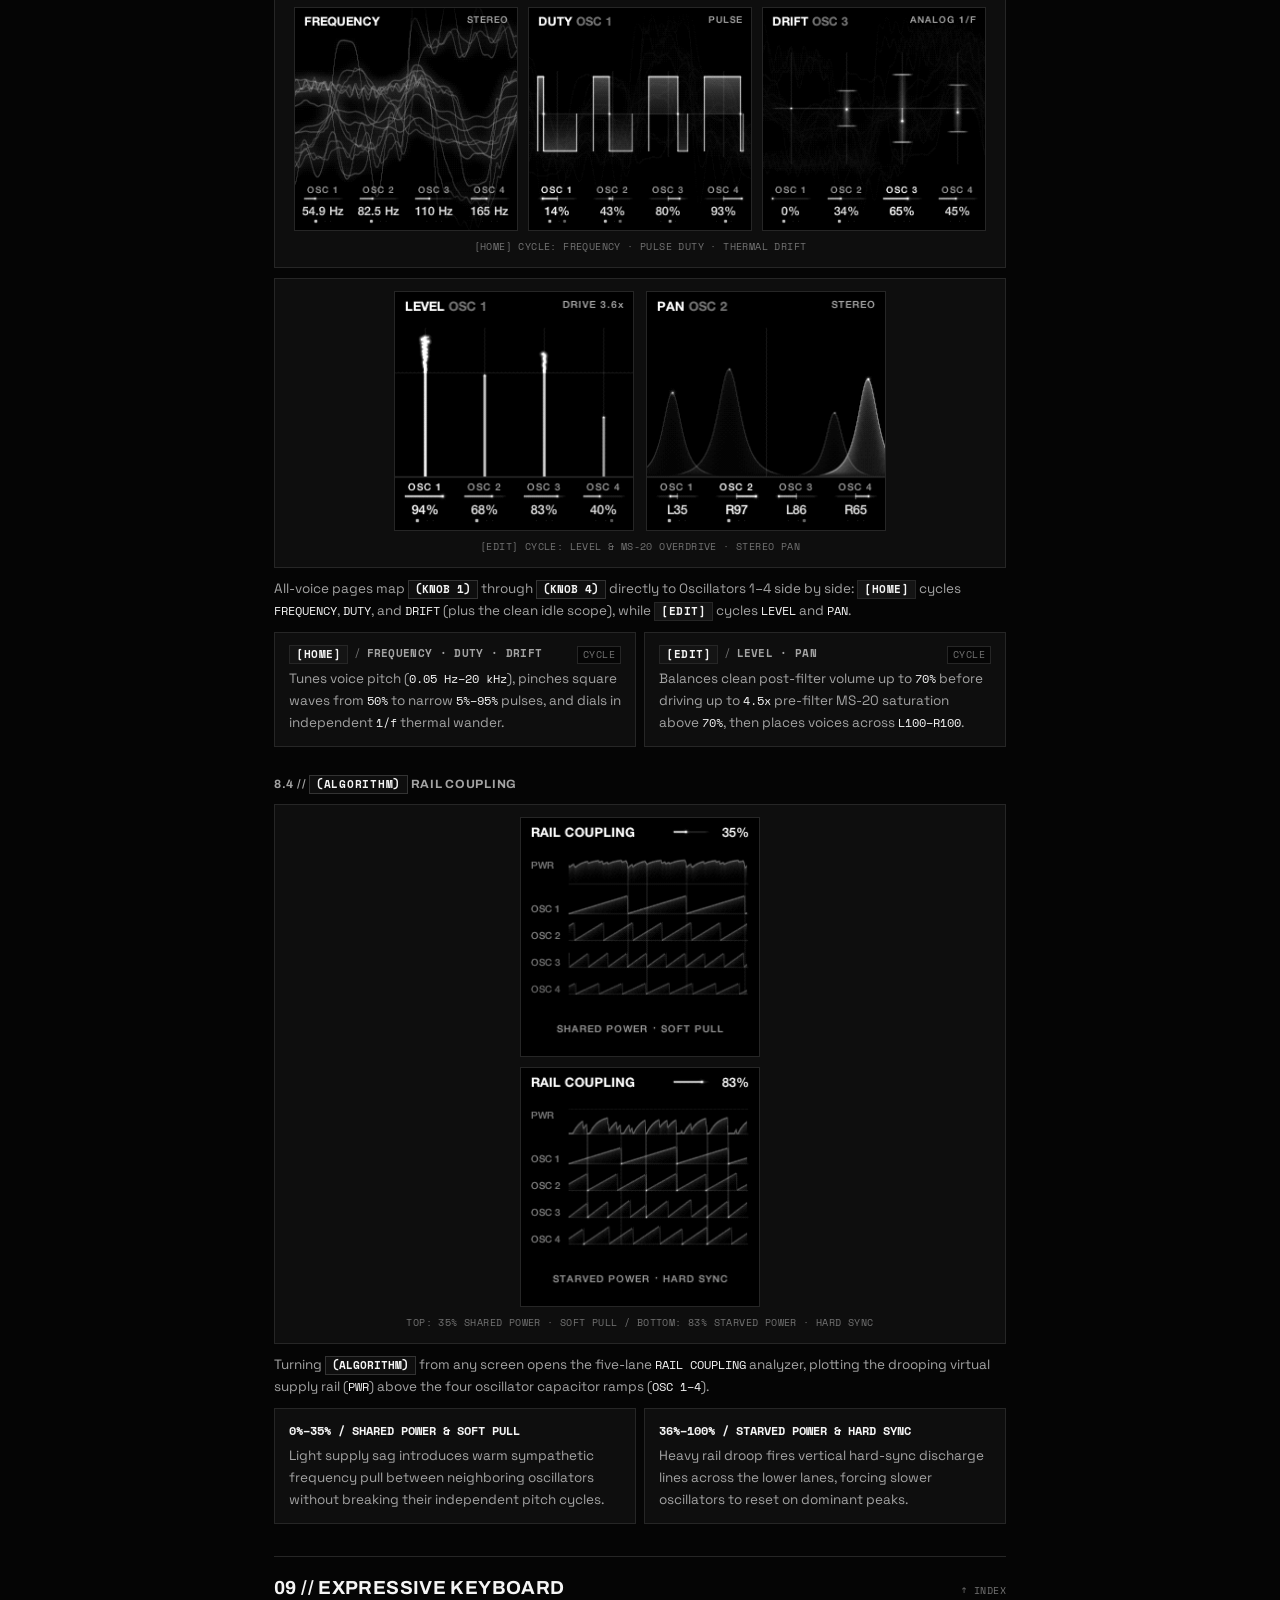
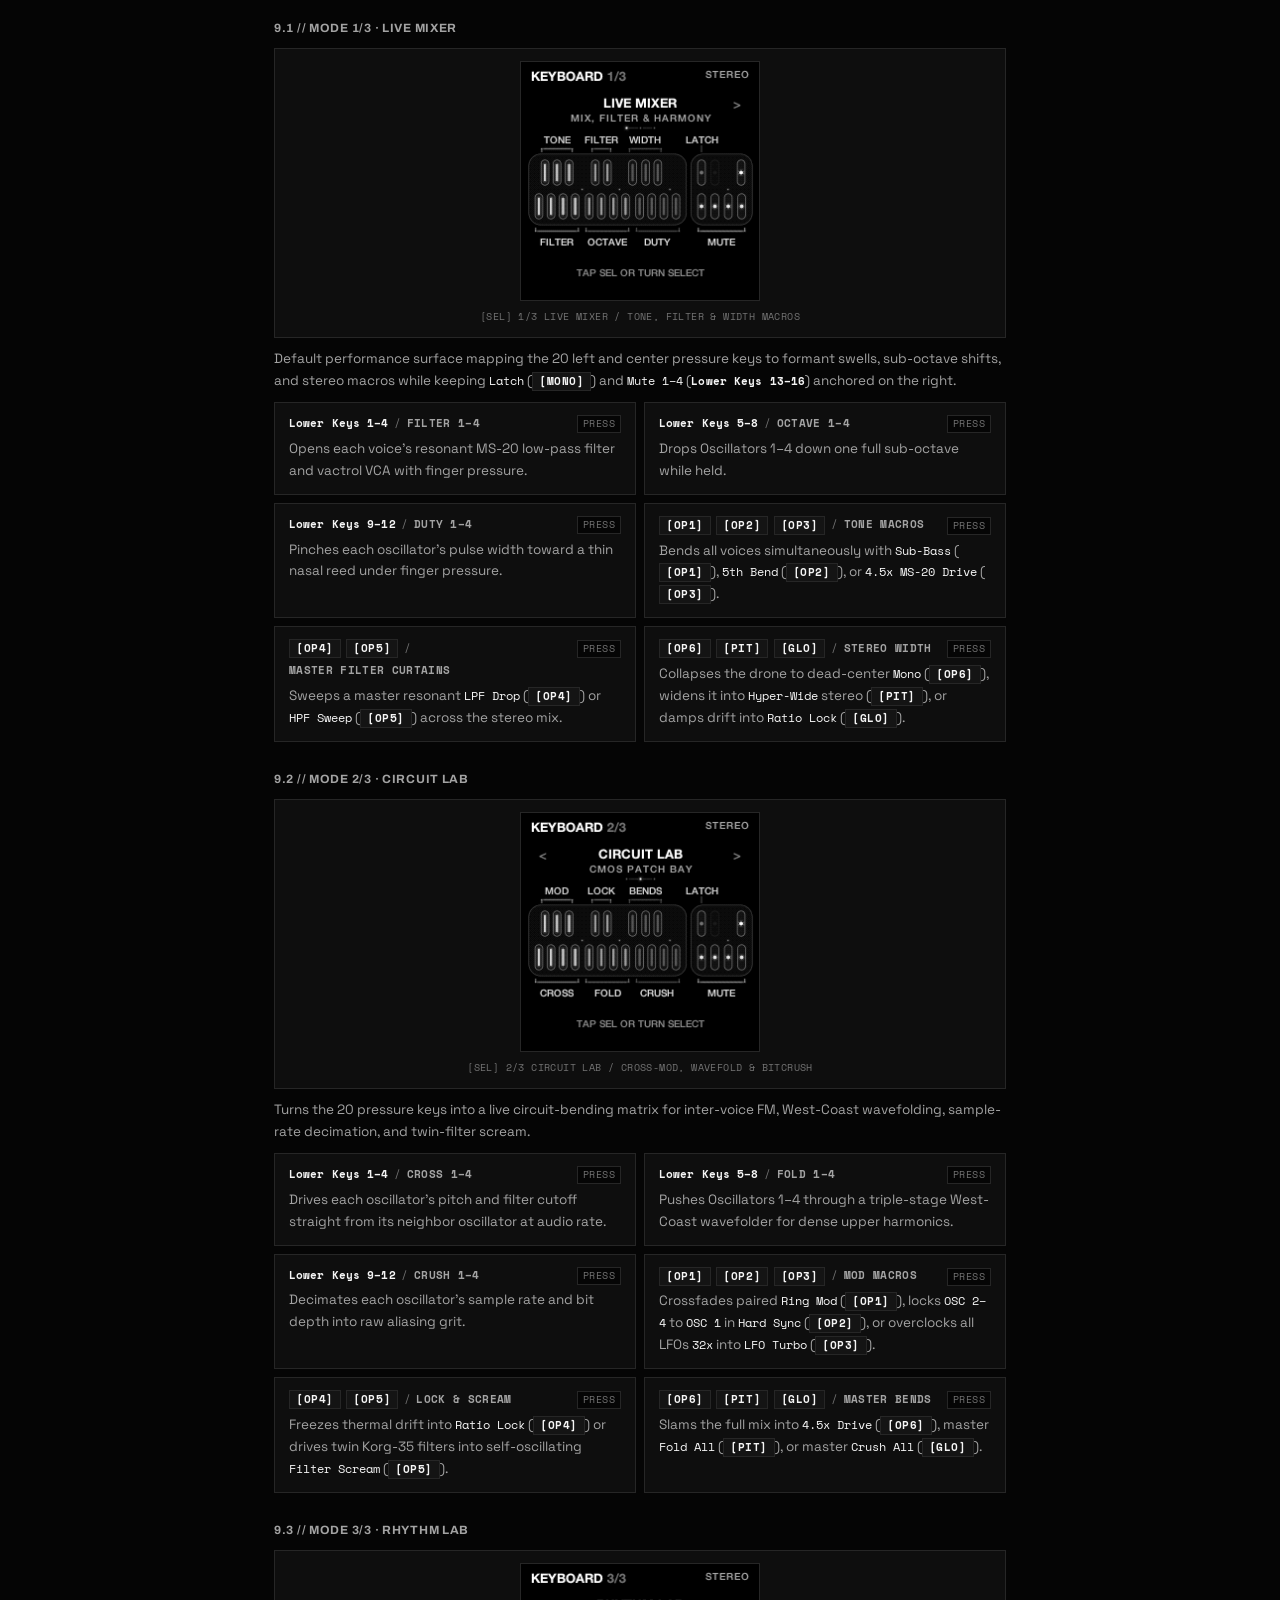
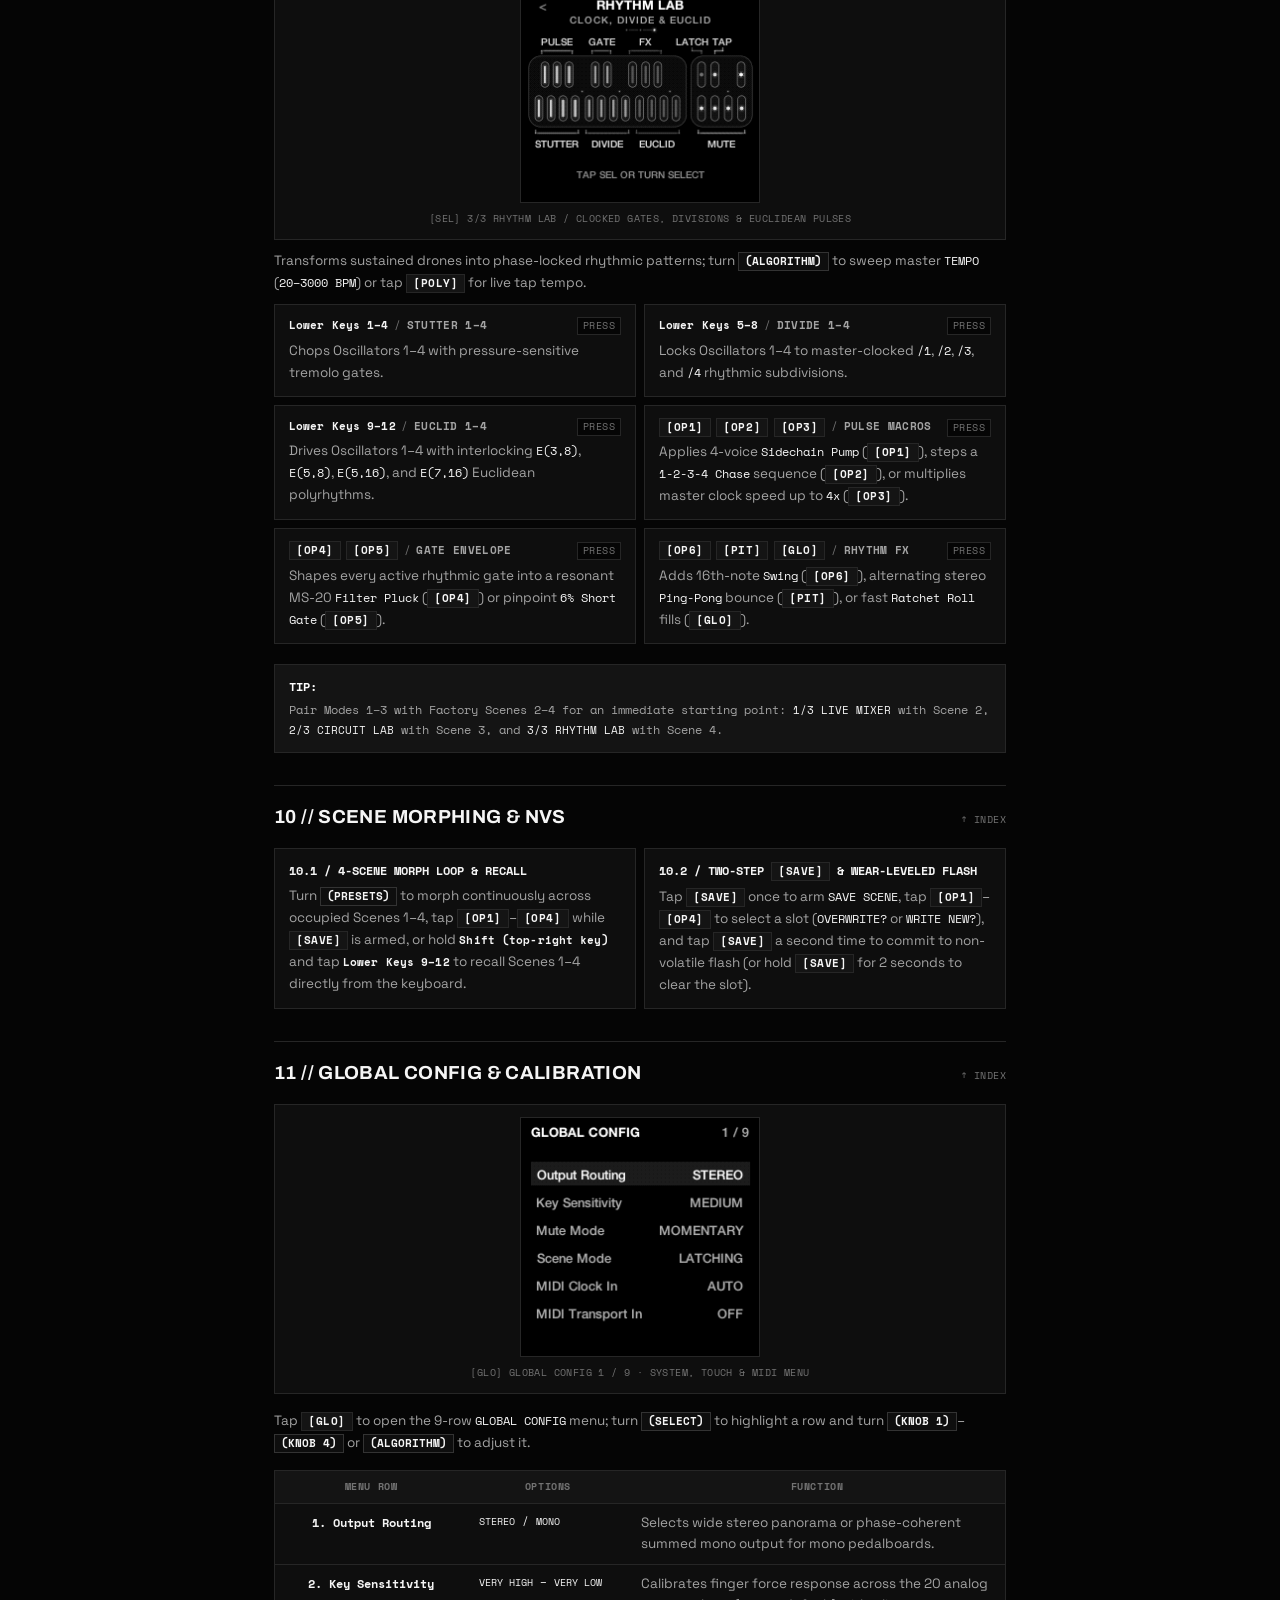
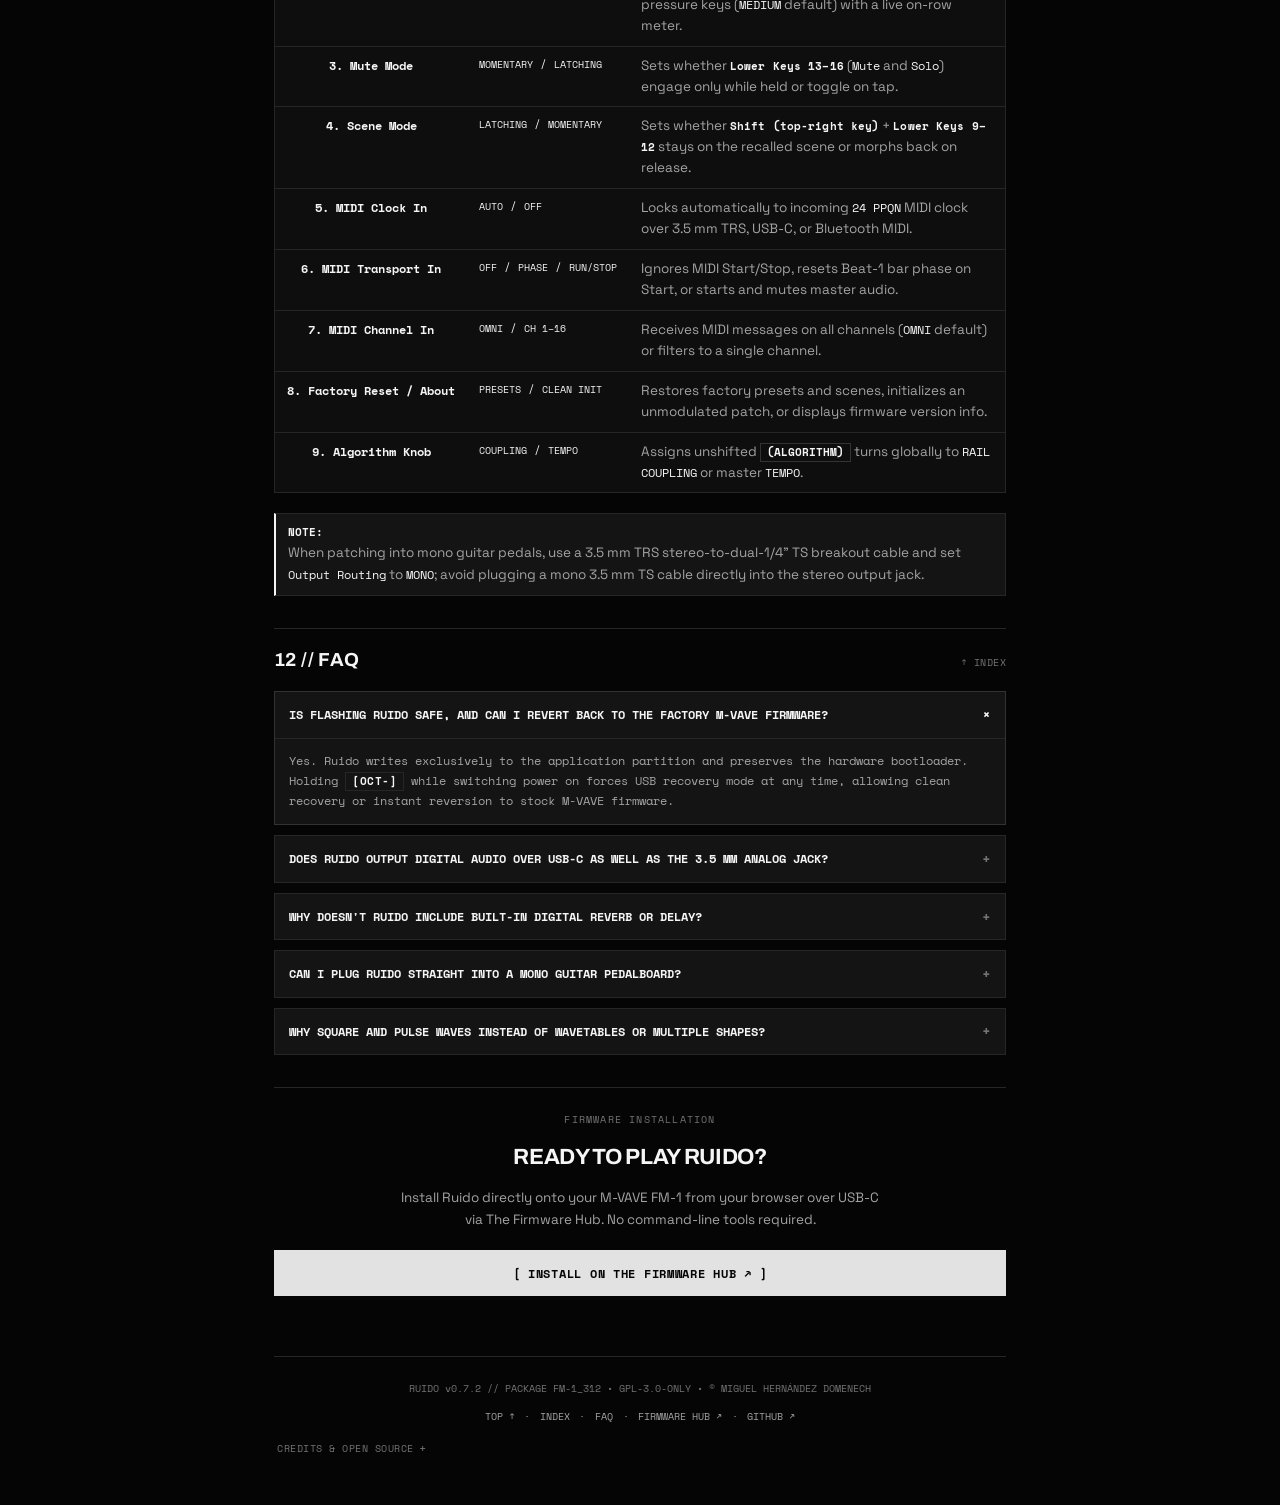
==== commit 3da793cb: "Enforce strict FM-1 hardware notation and refresh all v0.7.2 HUD screenshots" ====
--- a/index.html
+++ b/index.html
@@ -12,14 +12,14 @@
   <meta property="og:url" content="https://miguelhd.github.io/ruido/">
   <meta property="og:title" content="Ruido User Guide | M-VAVE FM-1 Field Manual">
   <meta property="og:description" content="Practical field manual for playing, shaping, and patching Ruido on your M-VAVE FM-1 synthesizer.">
-  <meta property="og:image" content="https://miguelhd.github.io/ruido/assets/images/Ruido-FM-1.png">
+  <meta property="og:image" content="https://miguelhd.github.io/ruido/assets/images/fm1-front-panel.png">
   <meta name="twitter:card" content="summary_large_image">
-  <meta name="twitter:image" content="https://miguelhd.github.io/ruido/assets/images/Ruido-FM-1.png">
+  <meta name="twitter:image" content="https://miguelhd.github.io/ruido/assets/images/fm1-front-panel.png">
   <link rel="icon" type="image/svg+xml" href="assets/favicon.svg">
   <link rel="preconnect" href="https://fonts.googleapis.com">
   <link rel="preconnect" href="https://fonts.gstatic.com" crossorigin>
   <link href="https://fonts.googleapis.com/css2?family=Archivo:wght@600;700;800&family=Space+Grotesk:wght@400;500;600;700&family=Space+Mono:ital,wght@0,400;0,700;1,400&display=swap" rel="stylesheet">
-  <link rel="stylesheet" href="styles.css?v=30">
+  <link rel="stylesheet" href="styles.css?v=31">
   <!-- Google tag (gtag.js) -->
   <script async src="https://www.googletagmanager.com/gtag/js?id=G-6BGZWNQCXP"></script>
   <script>
@@ -51,7 +51,7 @@
         <ul id="site-menu" class="header-links" popover="auto">
           <li><a class="nav-link" href="#index">INDEX</a></li>
           <li class="nav-sep" aria-hidden="true">·</li>
-          <li><a class="nav-link" href="#ch-11">FAQ</a></li>
+          <li><a class="nav-link" href="#ch-12">FAQ</a></li>
           <li class="nav-sep" aria-hidden="true">·</li>
           <li><a class="nav-link" href="#credits">CREDITS</a></li>
           <li class="nav-cta"><a class="btn-flash-sm" href="#flasher">[ INSTALL FIRMWARE ]</a></li>
@@ -97,118 +97,66 @@
     <nav class="index-card" id="index" aria-labelledby="index-heading">
       <div class="index-header">
         <span class="index-title" id="index-heading">INDEX</span>
-        <span class="index-count">11 CHAPTERS</span>
+        <span class="index-count">12 CHAPTERS</span>
       </div>
       <ol class="index-list">
-        <li><a href="#ch-01">01. HARDWARE OVERVIEW</a></li>
+        <li><a href="#ch-01">01. FIRST SOUND</a></li>
         <li><a href="#ch-02">02. POWER &amp; INSTALL</a></li>
-        <li><a href="#ch-03">03. THE SCREEN</a></li>
+        <li><a href="#ch-03">03. HARDWARE OVERVIEW</a></li>
         <li><a href="#ch-04">04. CONTROLS &amp; COMBOS</a></li>
         <li><a href="#ch-05">05. GUIDE CONVENTIONS</a></li>
         <li><a href="#ch-06">06. HOW RUIDO WORKS</a></li>
         <li><a href="#ch-07">07. GET STARTED</a></li>
-        <li><a href="#ch-08">08. MODES</a></li>
-        <li><a href="#ch-09">09. KEYBOARDS &amp; SCENES</a></li>
-        <li><a href="#ch-10">10. HOW TO</a></li>
-        <li><a href="#ch-11">11. FREQUENTLY ASKED QUESTIONS</a></li>
+        <li><a href="#ch-08">08. HUD REFERENCE</a></li>
+        <li><a href="#ch-09">09. EXPRESSIVE KEYBOARD</a></li>
+        <li><a href="#ch-10">10. SCENE MORPHING &amp; NVS</a></li>
+        <li><a href="#ch-11">11. GLOBAL CONFIG &amp; CALIBRATION</a></li>
+        <li><a href="#ch-12">12. FREQUENTLY ASKED QUESTIONS</a></li>
       </ol>
     </nav>
 
-    <!-- CHAPTER 01: HARDWARE OVERVIEW -->
+    <!-- CHAPTER 01: FIRST SOUND -->
     <section class="chapter" id="ch-01">
       <div class="chapter-bar">
-        <h2 class="chapter-heading">01 // HARDWARE OVERVIEW</h2>
+        <h2 class="chapter-heading">01 // FIRST SOUND</h2>
         <a class="return-link" href="#index">↑ INDEX</a>
       </div>
 
-      <!-- 1.1 Connections -->
-      <div class="subsection">
-        <h3 class="subsection-heading">1.1 CONNECTIONS</h3>
-        <p class="prose">All connections and the power switch run along the top edge of the chassis.</p>
-        <ul class="stack-sm" role="list">
-          <li class="card">
-            <div class="card-row">
-              <span class="card-title">HEADPHONES / LINE OUT</span>
-              <span class="card-tag">3.5 MM STEREO</span>
-            </div>
-            <p class="prose">3.5 mm stereo output for headphones, pedals, mixer, or Eurorack modular gear.</p>
-          </li>
-          <li class="card">
-            <div class="card-row">
-              <span class="card-title">MIDI IN</span>
-              <span class="card-tag">3.5 MM TYPE-A</span>
-            </div>
-            <p class="prose">3.5 mm mini-jack input for external tempo clock, start/stop transport, and note sync.</p>
-          </li>
-          <li class="card">
-            <div class="card-row">
-              <span class="card-title">USB-C</span>
-              <span class="card-tag">AUDIO + POWER</span>
-            </div>
-            <p class="prose">Charges the internal battery, streams stereo digital audio and MIDI to a computer or tablet, and updates firmware.</p>
-          </li>
-          <li class="card">
-            <div class="card-row">
-              <span class="card-title">POWER</span>
-              <span class="card-tag">ON / OFF SWITCH</span>
-            </div>
-            <p class="prose">Switches the unit on and off.</p>
-          </li>
-        </ul>
-      </div>
-
-      <!-- 1.2 Front Panel -->
-      <div class="subsection">
-        <h3 class="subsection-heading">1.2 FRONT PANEL</h3>
-        <p class="prose">All controls are direct and accessible without nested sub-menus.</p>
-
-        <figure class="specimen-frame">
+      <figure class="specimen-frame">
+        <div class="specimen-pair">
           <img
-            class="hardware-img"
-            src="assets/images/Ruido-FM-1.png"
-            alt="Top-down view of the M-VAVE FM-1 synthesizer showing four left knobs, central square oscilloscope screen, four right encoders, twelve mode buttons, and 27-key surface"
-            width="1335"
-            height="794"
+            class="crt-img"
+            src="assets/images/12-boot-intro-crt.png"
+            alt="Ruido CRT boot intro screen displaying the glowing monochrome RUIDO logotype"
+            width="240"
+            height="240"
             fetchpriority="high"
           >
-          <figcaption class="specimen-caption">M-VAVE FM-1 PHYSICAL HARDWARE INTERFACE</figcaption>
-        </figure>
-
-        <ol class="stack-sm" role="list">
-          <li class="card">
-            <span class="card-title">1 MASTER</span>
-            <p class="prose">Sets analog output volume.</p>
-          </li>
-          <li class="card">
-            <span class="card-title">2 SELECT</span>
-            <p class="prose">Scrolls menus, chooses which voice you are editing, and swaps keyboard layouts.</p>
-          </li>
-          <li class="card">
-            <span class="card-title">3 PRESETS</span>
-            <p class="prose">Blends smoothly across your four saved scenes.</p>
-          </li>
-          <li class="card">
-            <span class="card-title">4 ALGORITHM</span>
-            <p class="prose">Starves the shared power supply so the four voices pull and lock together; changes settings in <kbd class="keycap">[GLO]</kbd> and sets tempo with <kbd class="keycap">[SHIFT]</kbd>.</p>
-          </li>
-          <li class="card">
-            <span class="card-title">5 KNOB 1–4</span>
-            <p class="prose">Tunes oscillators 1–4 on Home, or adjusts the four parameters along the bottom of the screen.</p>
-          </li>
-          <li class="card">
-            <span class="card-title">6 OCT- / OCT+</span>
-            <p class="prose">Tuning gears. Hold <kbd class="keycap">[OCT-]</kbd> for slow fine tuning, or <kbd class="keycap">[OCT+]</kbd> for wide sweeps.</p>
-          </li>
-          <li class="card">
-            <span class="card-title">7 MODE BUTTONS</span>
-            <p class="prose">Jump to Filter <kbd class="keycap">[FX]</kbd>, Keyboard <kbd class="keycap">[SEL]</kbd>, Modulation <kbd class="keycap">[LFO]</kbd>, Voice Trim <kbd class="keycap">[EDIT]</kbd>, Settings <kbd class="keycap">[GLO]</kbd>, Scene Save <kbd class="keycap">[SAVE]</kbd>, Audio Mute <kbd class="keycap">[PLAY/STOP]</kbd>, or <kbd class="keycap">[HOME]</kbd>.</p>
-          </li>
-          <li class="card">
-            <span class="card-title">8 27-KEY SURFACE (20 PRESSURE)</span>
-            <p class="prose">The left 20 keys respond continuously to finger weight; the right-side Latch, Tap, Mute, and lit top-right Shift keys act as on/off switches.</p>
-          </li>
-        </ol>
-      </div>
+          <img
+            class="crt-img"
+            src="assets/images/01-idle-caustic-scope.png"
+            alt="Ruido clean idle caustic oscilloscope screen displaying live overlapping four-voice waveforms"
+            width="240"
+            height="240"
+          >
+        </div>
+        <figcaption class="specimen-caption">CRT BOOT INTRO &amp; LIVE FOUR-VOICE CAUSTIC SCOPE</figcaption>
+      </figure>
+
+      <ol class="stack-sm" role="list">
+        <li class="card">
+          <span class="card-title">1.1 / POWER ON</span>
+          <p class="prose">Flip the rear power switch; the screen flashes the CRT intro and immediately begins generating a live four-voice drone.</p>
+        </li>
+        <li class="card">
+          <span class="card-title">1.2 / TUNE THE VOICES</span>
+          <p class="prose">Turn <kbd class="keycap-knob">(KNOB 1)</kbd> through <kbd class="keycap-knob">(KNOB 4)</kbd> at the top right to sweep the pitch of Oscillators 1–4, or tap <kbd class="keycap">[HOME]</kbd> to cycle the four knobs through voice <code>FREQUENCY</code>, <code>DUTY</code>, and <code>DRIFT</code>.</p>
+        </li>
+        <li class="card">
+          <span class="card-title">1.3 / PLAY THE SURFACE</span>
+          <p class="prose">Press the 20 left and center keys to bend the drone with finger pressure, or tap <span class="key-unlabeled">Lower Keys 13–16</span> at the bottom right to mute and unmute Oscillators 1–4.</p>
+        </li>
+      </ol>
     </section>
 
     <!-- CHAPTER 02: POWER & INSTALL -->
@@ -220,566 +168,1109 @@
 
       <ol class="stack-md" role="list">
         <li class="card">
-          <span class="card-title">1 SWITCH ON</span>
-          <p class="prose">Flip the power switch on the top edge. The unit wakes up into your last sound.</p>
+          <span class="card-title">1 / SWITCH ON SAFELY</span>
+          <p class="prose">Flip the rear power switch on; the unit wakes directly into your last sound.</p>
           <div class="note-callout">
             <span class="note-callout-label">Note:</span>
             <p class="prose">Start with <kbd class="keycap-knob">(MASTER)</kbd> turned low before connecting headphones or studio monitors.</p>
           </div>
         </li>
         <li class="card">
-          <span class="card-title">2 CONNECT AUDIO</span>
-          <p class="prose">Plug headphones or a stereo breakout cable into the 3.5 mm output and raise <kbd class="keycap-knob">(MASTER)</kbd> gradually.</p>
+          <span class="card-title">2 / CONNECT AUDIO</span>
+          <p class="prose">Plug headphones or a stereo breakout cable into the 3.5 mm output jack and raise <kbd class="keycap-knob">(MASTER)</kbd> gradually.</p>
         </li>
         <li class="card">
-          <span class="card-title">3 INSTALL IN BROWSER</span>
+          <span class="card-title">3 / INSTALL IN BROWSER</span>
           <p class="prose">Connect via a data-capable USB-C cable, open <a class="inline-link" href="https://thefirmwarehub.com/firmware/ruido/" target="_blank" rel="noopener noreferrer">Ruido on The Firmware Hub</a> in Chrome or Edge, and follow the prompts.</p>
         </li>
         <li class="card">
-          <span class="card-title">4 RESCUE &amp; REVERT</span>
-          <p class="prose">If an update is interrupted, switch off, hold <kbd class="keycap">[OCT-]</kbd> while flipping the power switch on, and re-flash. You can return to the stock M-VAVE firmware at any time.</p>
+          <span class="card-title">4 / RESCUE &amp; REVERT</span>
+          <p class="prose">If an update is interrupted, switch power off, hold <kbd class="keycap">[OCT-]</kbd> while flipping the rear power switch on, and re-flash or return to stock M-VAVE firmware at any time.</p>
         </li>
       </ol>
     </section>
 
-    <!-- CHAPTER 03: THE SCREEN -->
+    <!-- CHAPTER 03: HARDWARE OVERVIEW -->
     <section class="chapter" id="ch-03">
       <div class="chapter-bar">
-        <h2 class="chapter-heading">03 // THE SCREEN</h2>
+        <h2 class="chapter-heading">03 // HARDWARE OVERVIEW</h2>
         <a class="return-link" href="#index">↑ INDEX</a>
       </div>
 
-      <p class="prose">The high-contrast monochrome display keeps you oriented without clutter.</p>
+      <div class="subsection">
+        <h3 class="subsection-heading">3.1 // FRONT PANEL &amp; KEYBED</h3>
+        <figure class="specimen-frame">
+          <img
+            class="hardware-img"
+            src="assets/images/fm1-front-panel.png"
+            alt="Top-down view of the physical M-VAVE FM-1 hardware showing the left master and scene knobs, central square IPS screen, right four voice encoders and mode buttons, 11 upper keys with the blank far-right Shift key, and 16 blank lower keys grouped by four molded dots"
+            width="1024"
+            height="636"
+            loading="lazy"
+            decoding="async"
+          >
+          <figcaption class="specimen-caption">M-VAVE FM-1 PHYSICAL HARDWARE INTERFACE</figcaption>
+        </figure>
+
+        <ul class="stack-sm" role="list">
+          <li class="card">
+            <span class="card-title">LEFT DECK / MASTER &amp; SCENE</span>
+            <p class="prose"><kbd class="keycap-knob">(MASTER)</kbd> sets analog output volume, <kbd class="keycap-knob">(SELECT)</kbd> steps through on-screen lists and voice pages, <kbd class="keycap-knob">(PRESETS)</kbd> morphs continuously across Scenes 1–4, <kbd class="keycap-knob">(ALGORITHM)</kbd> drives power-rail sag (<code>RAIL COUPLING</code>), and <kbd class="keycap">[OCT-]</kbd> / <kbd class="keycap">[OCT+]</kbd> act as Fine and Coarse encoder gears.</p>
+          </li>
+          <li class="card">
+            <span class="card-title">RIGHT DECK / 4-VOICE KNOBS &amp; PAGE GRID</span>
+            <p class="prose"><kbd class="keycap-knob">(KNOB 1)</kbd> through <kbd class="keycap-knob">(KNOB 4)</kbd> always adjust four visible values on screen: either one parameter across all four oscillators (<kbd class="keycap">[HOME]</kbd>, <kbd class="keycap">[EDIT]</kbd>) or four parameters of a single selected voice (<kbd class="keycap">[FX]</kbd>, <kbd class="keycap">[LFO]</kbd>).</p>
+          </li>
+          <li class="card">
+            <span class="card-title">BOTTOM DECK / 27-KEY CAPACITIVE BED</span>
+            <p class="prose">The 16 blank lower keys are divided by four molded dots into four 4-key groups (<span class="key-unlabeled">Lower Keys 1–4</span>, <span class="key-unlabeled">5–8</span>, <span class="key-unlabeled">9–12</span>, <span class="key-unlabeled">13–16</span>), while the 11 upper keys carry labels <kbd class="keycap">[OP1]</kbd> through <kbd class="keycap">[POLY]</kbd> plus one blank <span class="key-unlabeled">Shift (top-right key)</span> at the far right; press <kbd class="keycap">[SEL]</kbd> or hold <span class="key-unlabeled">Shift (top-right key)</span> anytime to display a live on-screen map of every key.</p>
+          </li>
+        </ul>
+      </div>
+
+      <div class="subsection">
+        <h3 class="subsection-heading">3.2 // REAR EDGE CONNECTIONS</h3>
+        <ul class="cards-two" role="list">
+          <li class="card">
+            <div class="card-row">
+              <span class="card-title">HEADPHONES / LINE OUT</span>
+              <span class="card-tag">3.5 MM STEREO</span>
+            </div>
+            <p class="prose">3.5 mm TRS stereo output for headphones, mixer channels, guitar pedals, or Eurorack gear.</p>
+          </li>
+          <li class="card">
+            <div class="card-row">
+              <span class="card-title">MIDI IN</span>
+              <span class="card-tag">3.5 MM TYPE-A</span>
+            </div>
+            <p class="prose">3.5 mm Type-A TRS MIDI input for external 24 PPQN tempo clock and transport sync.</p>
+          </li>
+          <li class="card">
+            <div class="card-row">
+              <span class="card-title">USB-C</span>
+              <span class="card-tag">AUDIO + MIDI</span>
+            </div>
+            <p class="prose">Charges the internal battery, streams class-compliant stereo digital audio and MIDI, and flashes firmware.</p>
+          </li>
+          <li class="card">
+            <div class="card-row">
+              <span class="card-title">POWER</span>
+              <span class="card-tag">REAR SWITCH</span>
+            </div>
+            <p class="prose">Hardware power slide switch along the rear edge of the chassis.</p>
+          </li>
+        </ul>
+      </div>
+    </section>
+
+    <!-- CHAPTER 04: CONTROLS & COMBOS -->
+    <section class="chapter" id="ch-04">
+      <div class="chapter-bar">
+        <h2 class="chapter-heading">04 // CONTROLS &amp; COMBOS</h2>
+        <a class="return-link" href="#index">↑ INDEX</a>
+      </div>
+
+      <!-- 4.1 Panel Buttons & Knobs -->
+      <div class="subsection">
+        <h3 class="subsection-heading">4.1 // PANEL BUTTONS &amp; KNOBS</h3>
+        <ul class="cards-two" role="list">
+          <li class="card">
+            <div class="card-row">
+              <div class="card-control"><kbd class="keycap">[HOME]</kbd></div>
+              <span class="card-tag">CYCLE</span>
+            </div>
+            <p class="prose">Cycles <kbd class="keycap-knob">(KNOB 1)</kbd>–<kbd class="keycap-knob">(KNOB 4)</kbd> through all-voice <code>FREQUENCY</code>, <code>DUTY</code>, <code>DRIFT</code>, and the clean idle scope.</p>
+          </li>
+          <li class="card">
+            <div class="card-row">
+              <div class="card-control"><kbd class="keycap">[EDIT]</kbd></div>
+              <span class="card-tag">CYCLE</span>
+            </div>
+            <p class="prose">Cycles <kbd class="keycap-knob">(KNOB 1)</kbd>–<kbd class="keycap-knob">(KNOB 4)</kbd> through all-voice <code>LEVEL</code> (with MS-20 filter overdrive above <code>70%</code>) and stereo <code>PAN</code>.</p>
+          </li>
+          <li class="card">
+            <div class="card-row">
+              <div class="card-control"><kbd class="keycap">[FX]</kbd></div>
+              <span class="card-tag">TAP</span>
+            </div>
+            <p class="prose">Opens the per-voice MS-20 dual filter page (<code>HPF</code>, <code>HP RES</code>, <code>LPF</code>, <code>LP RES</code>); turn <kbd class="keycap-knob">(SELECT)</kbd> or tap <kbd class="keycap">[FX]</kbd> again to step through <code>OSC 1–4</code>.</p>
+          </li>
+          <li class="card">
+            <div class="card-row">
+              <div class="card-control"><kbd class="keycap">[LFO]</kbd></div>
+              <span class="card-tag">TAP</span>
+            </div>
+            <p class="prose">Opens the dual modulation page (<code>TARGET</code>, <code>SHAPE</code>, <code>RATE</code>, <code>DEPTH</code>); turn <kbd class="keycap-knob">(SELECT)</kbd> or tap <kbd class="keycap">[LFO]</kbd> again to step through the 8 LFO slots (<code>A1/B1</code>–<code>A4/B4</code>).</p>
+          </li>
+          <li class="card">
+            <div class="card-row">
+              <div class="card-control"><kbd class="keycap">[SEL]</kbd></div>
+              <span class="card-tag">TAP</span>
+            </div>
+            <p class="prose">Opens the interactive 27-key diagram; press any key to preview its role or turn <kbd class="keycap-knob">(SELECT)</kbd> to switch between <code>1/3 LIVE MIXER</code>, <code>2/3 CIRCUIT LAB</code>, and <code>3/3 RHYTHM LAB</code>.</p>
+          </li>
+          <li class="card">
+            <div class="card-row">
+              <div class="card-control"><kbd class="keycap">[GLO]</kbd></div>
+              <span class="card-tag">TAP</span>
+            </div>
+            <p class="prose">Opens the 9-row <code>GLOBAL CONFIG</code> list menu; turn <kbd class="keycap-knob">(SELECT)</kbd> to scroll and turn <kbd class="keycap-knob">(KNOB 1)</kbd>–<kbd class="keycap-knob">(KNOB 4)</kbd> or <kbd class="keycap-knob">(ALGORITHM)</kbd> to change the highlighted setting.</p>
+          </li>
+          <li class="card">
+            <div class="card-row">
+              <div class="card-control"><kbd class="keycap">[PLAY/STOP]</kbd></div>
+              <span class="card-tag">TAP</span>
+            </div>
+            <p class="prose">Fades the master output smoothly to silence and freezes all oscillators and LFOs in place; tap again to resume.</p>
+          </li>
+          <li class="card">
+            <div class="card-row">
+              <div class="card-control"><kbd class="keycap">[SAVE]</kbd></div>
+              <span class="card-tag">TAP × 2</span>
+            </div>
+            <p class="prose">Arms <code>SAVE SCENE</code> across <kbd class="keycap">[OP1]</kbd>–<kbd class="keycap">[OP4]</kbd>; tap <kbd class="keycap">[OP1]</kbd>–<kbd class="keycap">[OP4]</kbd> to choose a target slot, then tap <kbd class="keycap">[SAVE]</kbd> again to commit to flash (or tap any other button to cancel).</p>
+          </li>
+          <li class="card">
+            <div class="card-row">
+              <div class="card-control"><kbd class="keycap-knob">(PRESETS)</kbd></div>
+              <span class="card-tag">TURN</span>
+            </div>
+            <p class="prose">Morphs every parameter continuously across occupied Scenes 1–4 in a seamless circular loop.</p>
+          </li>
+          <li class="card">
+            <div class="card-row">
+              <div class="card-control"><kbd class="keycap-knob">(ALGORITHM)</kbd></div>
+              <span class="card-tag">TURN</span>
+            </div>
+            <p class="prose">Drives global <code>RAIL COUPLING</code> (<code>0%–100%</code>), starving the shared virtual power rail so loud peaks pull neighbor oscillators into hard sync.</p>
+          </li>
+        </ul>
+      </div>
+
+      <!-- 4.2 Right-End Keybed Switches -->
+      <div class="subsection">
+        <h3 class="subsection-heading">4.2 // RIGHT-END KEYBED SWITCHES · ALWAYS WITHIN RIGHT-THUMB REACH</h3>
+        <ul class="stack-sm" role="list">
+          <li class="card">
+            <div class="card-row">
+              <div class="card-control"><span class="key-unlabeled">Lower Keys 13–16</span></div>
+              <span class="card-tag">TAP</span>
+            </div>
+            <p class="prose">Toggles <code>Mute 1–4</code> for Oscillators 1–4 from any page, with solid LEDs marking active voices and dark LEDs marking muted voices.</p>
+          </li>
+          <li class="card">
+            <div class="card-row">
+              <div class="card-control"><kbd class="keycap">[MONO]</kbd></div>
+              <span class="card-tag">TAP</span>
+            </div>
+            <p class="prose">Toggles <code>Latch</code> (Hold), freezing any currently pressed expression keys in <code>LIVE MIXER</code>, <code>CIRCUIT LAB</code>, or <code>RHYTHM LAB</code> so you can free your left hand.</p>
+          </li>
+          <li class="card">
+            <div class="card-row">
+              <div class="card-control"><kbd class="keycap">[POLY]</kbd></div>
+              <span class="card-tag">TAP</span>
+            </div>
+            <p class="prose">Taps the master rhythm clock tempo (<code>20–300 BPM</code>) when the keyboard is in <code>3/3 RHYTHM LAB</code>.</p>
+          </li>
+        </ul>
+      </div>
+
+      <!-- 4.3 Two-Hand Modifiers -->
+      <div class="subsection">
+        <h3 class="subsection-heading">4.3 // TWO-HAND MODIFIERS</h3>
+        <figure class="specimen-frame">
+          <img
+            class="crt-img"
+            src="assets/images/16-shift-map.png"
+            alt="Ruido full-chassis Shift map highlighting SELECT Keyboard, ALGORITHM Tempo, OP1 to OP3 Keyboard shortcuts, Shift top-right blank key, Lower Keys 9 to 12 Scene slots, and Lower Keys 13 to 16 Solo switches"
+            width="240"
+            height="240"
+            loading="lazy"
+            decoding="async"
+          >
+          <figcaption class="specimen-caption">HOLD SHIFT (TOP-RIGHT BLANK KEY) / FULL-CHASSIS SHORTCUT MAP</figcaption>
+        </figure>
+
+        <ul class="cards-two" role="list">
+          <li class="card">
+            <div class="card-row">
+              <div class="card-control">
+                <kbd class="keycap">[OCT-]</kbd>
+                <span class="combo-op" aria-hidden="true">+</span>
+                <span class="key-unlabeled">Any Knob</span>
+              </div>
+              <span class="card-tag">HOLD + TURN</span>
+            </div>
+            <p class="prose">Engages Fine gear for sub-cent beating and precision cutoff tuning (<code>~63 cents</code> per full knob revolution).</p>
+          </li>
+          <li class="card">
+            <div class="card-row">
+              <div class="card-control">
+                <kbd class="keycap">[OCT+]</kbd>
+                <span class="combo-op" aria-hidden="true">+</span>
+                <span class="key-unlabeled">Any Knob</span>
+              </div>
+              <span class="card-tag">HOLD + TURN</span>
+            </div>
+            <p class="prose">Engages Coarse gear to sweep the full 18.6-octave range (<code>0.05 Hz</code> to <code>20 kHz</code>) in just over one turn.</p>
+          </li>
+          <li class="card">
+            <div class="card-row">
+              <div class="card-control">
+                <kbd class="keycap">[OCT-]</kbd>
+                <span class="combo-op" aria-hidden="true">+</span>
+                <kbd class="keycap">[OCT+]</kbd>
+              </div>
+              <span class="card-tag">HOLD BOTH</span>
+            </div>
+            <p class="prose">Snaps the active parameter page back to clean factory calibration (<code>55 / 82.4 / 110 / 165 Hz</code>, <code>50%</code> duty, <code>0%</code> coupling, open filters).</p>
+          </li>
+          <li class="card">
+            <div class="card-row">
+              <div class="card-control">
+                <span class="key-unlabeled">Shift (top-right key)</span>
+                <span class="combo-op" aria-hidden="true">+</span>
+                <span class="key-unlabeled">Lower Keys 13–16</span>
+              </div>
+              <span class="card-tag">HOLD + TAP</span>
+            </div>
+            <p class="prose">Toggles additive <code>Solo 1–4</code> for Oscillators 1–4, isolating the selected voices while pulsing their LEDs.</p>
+          </li>
+          <li class="card">
+            <div class="card-row">
+              <div class="card-control">
+                <span class="key-unlabeled">Shift (top-right key)</span>
+                <span class="combo-op" aria-hidden="true">+</span>
+                <kbd class="keycap">[OP1]</kbd>
+                <span class="control-sep" aria-hidden="true">/</span>
+                <kbd class="keycap">[OP2]</kbd>
+                <span class="control-sep" aria-hidden="true">/</span>
+                <kbd class="keycap">[OP3]</kbd>
+              </div>
+              <span class="card-tag">HOLD + TAP</span>
+            </div>
+            <p class="prose">Switches the 27-key surface directly to <code>1/3 LIVE MIXER</code> (<kbd class="keycap">[OP1]</kbd>), <code>2/3 CIRCUIT LAB</code> (<kbd class="keycap">[OP2]</kbd>), or <code>3/3 RHYTHM LAB</code> (<kbd class="keycap">[OP3]</kbd>) without opening <kbd class="keycap">[SEL]</kbd>.</p>
+          </li>
+          <li class="card">
+            <div class="card-row">
+              <div class="card-control">
+                <span class="key-unlabeled">Shift (top-right key)</span>
+                <span class="combo-op" aria-hidden="true">+</span>
+                <span class="key-unlabeled">Lower Keys 9–12</span>
+              </div>
+              <span class="card-tag">HOLD + TAP</span>
+            </div>
+            <p class="prose">Recalls or glides directly to <code>Scene 1–4</code> across the third 4-key group on the bottom row.</p>
+          </li>
+          <li class="card">
+            <div class="card-row">
+              <div class="card-control">
+                <span class="key-unlabeled">Shift (top-right key)</span>
+                <span class="combo-op" aria-hidden="true">+</span>
+                <kbd class="keycap-knob">(SELECT)</kbd>
+              </div>
+              <span class="card-tag">HOLD + TURN</span>
+            </div>
+            <p class="prose">Steps directly through keyboard modes <code>1/3 LIVE MIXER</code>, <code>2/3 CIRCUIT LAB</code>, and <code>3/3 RHYTHM LAB</code> from any screen.</p>
+          </li>
+          <li class="card">
+            <div class="card-row">
+              <div class="card-control">
+                <span class="key-unlabeled">Shift (top-right key)</span>
+                <span class="combo-op" aria-hidden="true">+</span>
+                <kbd class="keycap-knob">(ALGORITHM)</kbd>
+              </div>
+              <span class="card-tag">HOLD + TURN</span>
+            </div>
+            <p class="prose">Adjusts internal master <code>TEMPO</code> (<code>20–3000 BPM</code>) from any screen without leaving your current keyboard mode.</p>
+          </li>
+        </ul>
+      </div>
+    </section>
+
+    <!-- CHAPTER 05: GUIDE CONVENTIONS -->
+    <section class="chapter" id="ch-05">
+      <div class="chapter-bar">
+        <h2 class="chapter-heading">05 // GUIDE CONVENTIONS</h2>
+        <a class="return-link" href="#index">↑ INDEX</a>
+      </div>
+
+      <p class="prose">Hardware notation used throughout this manual matches the physical M-VAVE FM-1 silkscreen and its 17 blank keys:</p>
+
+      <ul class="grid-two" role="list">
+        <li class="convention-cell">
+          <div class="convention-pair">
+            <kbd class="keycap">[FX]</kbd>
+            <kbd class="keycap">[OP1]</kbd>
+          </div>
+          <span class="convention-label">PRINTED BUTTON / KEY</span>
+          <span class="convention-sub">Text printed on the case</span>
+        </li>
+        <li class="convention-cell">
+          <div class="convention-pair">
+            <kbd class="keycap-knob">(KNOB 1)</kbd>
+            <kbd class="keycap-knob">(SELECT)</kbd>
+          </div>
+          <span class="convention-label">PRINTED KNOB</span>
+          <span class="convention-sub">Potentiometer or encoder</span>
+        </li>
+        <li class="convention-cell">
+          <span class="key-unlabeled">Shift (top-right key)</span>
+          <span class="convention-label">BLANK UPPER KEY</span>
+          <span class="convention-sub">Isolated key next to <kbd class="keycap">[POLY]</kbd></span>
+        </li>
+        <li class="convention-cell">
+          <span class="key-unlabeled">Lower Keys 1–16</span>
+          <span class="convention-label">BLANK LOWER ROW</span>
+          <span class="convention-sub">Four 4-key dot groups</span>
+        </li>
+        <li class="convention-cell">
+          <div class="convention-pair">
+            <kbd class="keycap">[OCT-]</kbd>
+            <span class="convention-sub" aria-hidden="true">+</span>
+            <kbd class="keycap-knob">(KNOB 1)</kbd>
+          </div>
+          <span class="convention-label">MODIFIER COMBO</span>
+          <span class="convention-sub">Hold first, move second</span>
+        </li>
+        <li class="convention-cell">
+          <div class="convention-pair">
+            <span class="card-tag">CYCLE</span>
+            <span class="card-tag">PRESS</span>
+          </div>
+          <span class="convention-label">GESTURE BADGE</span>
+          <span class="convention-sub">Physical hand action</span>
+        </li>
+      </ul>
+    </section>
+
+    <!-- CHAPTER 06: HOW RUIDO WORKS -->
+    <section class="chapter" id="ch-06">
+      <div class="chapter-bar">
+        <h2 class="chapter-heading">06 // HOW RUIDO WORKS</h2>
+        <a class="return-link" href="#index">↑ INDEX</a>
+      </div>
+
+      <div class="glo-grid">
+        <div>
+          <span class="glo-label">SOUND SOURCE</span>
+          <span class="glo-value">4 CMOS PULSE OSCILLATORS</span>
+        </div>
+        <div>
+          <span class="glo-label">VOICE CIRCUIT</span>
+          <span class="glo-value">RAIL COUPLING + MS-20 FILTERS</span>
+        </div>
+        <div>
+          <span class="glo-label">MODULATION &amp; TOUCH</span>
+          <span class="glo-value">8 LFOS + 3 PRESSURE KEYBOARDS</span>
+        </div>
+        <div>
+          <span class="glo-label">PATCH MEMORY</span>
+          <span class="glo-value">4 CONTINUOUS MORPH SCENES</span>
+        </div>
+      </div>
+
+      <p class="prose">
+        All four oscillators run continually like a hardware CMOS drone box, feeding a shared virtual power rail into per-voice MS-20 high-pass and low-pass filters. Instead of triggering standard piano notes, you sculpt beating pitches, filter self-oscillation, LFO cross-modulation, finger pressure, and scene morphing in real time.
+      </p>
+    </section>
+
+    <!-- CHAPTER 07: GET STARTED -->
+    <section class="chapter" id="ch-07">
+      <div class="chapter-bar">
+        <h2 class="chapter-heading">07 // GET STARTED</h2>
+        <a class="return-link" href="#index">↑ INDEX</a>
+      </div>
+
+      <div class="subsection">
+        <h3 class="subsection-heading">7.1 // BUILD YOUR FIRST DRONE</h3>
+        <ol class="stack-md" role="list">
+          <li class="card">
+            <span class="card-title">1 / TUNE A CHORD</span>
+            <p class="prose">Tap <kbd class="keycap">[HOME]</kbd> to view <code>FREQUENCY</code> and turn <kbd class="keycap-knob">(KNOB 1)</kbd> through <kbd class="keycap-knob">(KNOB 4)</kbd> to set a low root and three close harmonies; hold <kbd class="keycap">[OCT-]</kbd> while turning to dial in slow beating.</p>
+          </li>
+          <li class="card">
+            <span class="card-title">2 / STARVE THE SUPPLY</span>
+            <p class="prose">Turn <kbd class="keycap-knob">(ALGORITHM)</kbd> to around <code>35%</code> so close pitches pull warmly together, then push past <code>50%</code> to hear slower voices snap into hard sync.</p>
+          </li>
+          <li class="card">
+            <span class="card-title">3 / SCULPT THE FILTERS</span>
+            <p class="prose">Tap <kbd class="keycap">[FX]</kbd>, turn <kbd class="keycap-knob">(SELECT)</kbd> to pick <code>OSC 1</code> and roll <kbd class="keycap-knob">(KNOB 3)</kbd> down for deep bass, then pick <code>OSC 2</code> and raise <kbd class="keycap-knob">(KNOB 4)</kbd> past <code>60%</code> until the filter begins to sing.</p>
+          </li>
+          <li class="card">
+            <span class="card-title">4 / ADD SLOW MOTION</span>
+            <p class="prose">Tap <kbd class="keycap">[LFO]</kbd>, set <kbd class="keycap-knob">(KNOB 1)</kbd> to <code>LPF</code>, pick a smooth shape on <kbd class="keycap-knob">(KNOB 2)</kbd>, keep <code>RATE</code> slow on <kbd class="keycap-knob">(KNOB 3)</kbd>, and raise <code>DEPTH</code> on <kbd class="keycap-knob">(KNOB 4)</kbd> so the filter breathes on its own.</p>
+          </li>
+          <li class="card">
+            <span class="card-title">5 / LEAN INTO THE KEYS</span>
+            <p class="prose">Tap <kbd class="keycap">[SEL]</kbd> to confirm <code>1/3 LIVE MIXER</code> is active, then press <span class="key-unlabeled">Lower Keys 1–4</span> on the bottom left to open and close each voice's filter with finger weight.</p>
+          </li>
+          <li class="card">
+            <span class="card-title">6 / SAVE YOUR SCENE</span>
+            <p class="prose">Tap <kbd class="keycap">[SAVE]</kbd> to arm <code>SAVE SCENE</code>, tap <kbd class="keycap">[OP1]</kbd>–<kbd class="keycap">[OP4]</kbd> to choose a target slot, and tap <kbd class="keycap">[SAVE]</kbd> a second time to commit your patch to flash.</p>
+          </li>
+        </ol>
+      </div>
+    </section>
+
+    <!-- CHAPTER 08: HUD REFERENCE -->
+    <section class="chapter" id="ch-08">
+      <div class="chapter-bar">
+        <h2 class="chapter-heading">08 // HUD REFERENCE</h2>
+        <a class="return-link" href="#index">↑ INDEX</a>
+      </div>
+
+      <!-- 8.1 [FX] Dual Filter -->
+      <div class="subsection">
+        <h3 class="subsection-heading">8.1 // <kbd class="keycap">[FX]</kbd> DUAL FILTER</h3>
+        <figure class="specimen-frame">
+          <img
+            class="crt-img"
+            src="assets/images/03-fx-ms20-dual-filter.png"
+            alt="Ruido FX MS-20 dual filter screen displaying a dual-peak passband curve for Oscillator 1 with HPF, HP RES, LPF, and LP RES controls"
+            width="240"
+            height="240"
+            loading="lazy"
+            decoding="async"
+          >
+          <figcaption class="specimen-caption">[FX] MS-20 DUAL FILTER / PER-VOICE HPF &amp; LPF PASSBAND</figcaption>
+        </figure>
+        <p class="prose">Each oscillator runs through dedicated <code>12 dB/oct</code> Korg-35 high-pass and low-pass filters in series; turn <kbd class="keycap-knob">(SELECT)</kbd> or tap <kbd class="keycap">[FX]</kbd> to step across <code>OSC 1–4</code>.</p>
+        <ul class="cards-two" role="list">
+          <li class="card">
+            <div class="card-row">
+              <div class="card-control">
+                <kbd class="keycap-knob">(KNOB 1)</kbd>
+                <span class="control-sep" aria-hidden="true">/</span>
+                <span class="control-fn">HPF Cutoff</span>
+              </div>
+              <span class="card-tag">TURN</span>
+            </div>
+            <p class="prose">Sweeps the resonant high-pass cutoff from <code>2.0 Hz</code> to <code>28 kHz</code> to carve sub-bass weight or band-pass throats.</p>
+          </li>
+          <li class="card">
+            <div class="card-row">
+              <div class="card-control">
+                <kbd class="keycap-knob">(KNOB 2)</kbd>
+                <span class="control-sep" aria-hidden="true">/</span>
+                <span class="control-fn">HP Resonance</span>
+              </div>
+              <span class="card-tag">TURN</span>
+            </div>
+            <p class="prose">Boosts the high-pass cutoff peak for tight low-end punch above <code>0%</code> and diode-clipped singing above <code>60%</code>.</p>
+          </li>
+          <li class="card">
+            <div class="card-row">
+              <div class="card-control">
+                <kbd class="keycap-knob">(KNOB 3)</kbd>
+                <span class="control-sep" aria-hidden="true">/</span>
+                <span class="control-fn">LPF Cutoff</span>
+              </div>
+              <span class="card-tag">TURN</span>
+            </div>
+            <p class="prose">Sweeps the low-pass cutoff from dark sub-harmonics up to open <code>28 kHz</code> square-wave edges.</p>
+          </li>
+          <li class="card">
+            <div class="card-row">
+              <div class="card-control">
+                <kbd class="keycap-knob">(KNOB 4)</kbd>
+                <span class="control-sep" aria-hidden="true">/</span>
+                <span class="control-fn">LP Resonance</span>
+              </div>
+              <span class="card-tag">TURN</span>
+            </div>
+            <p class="prose">Adds warm Korg-35 feedback up to <code>60%</code> and drives full self-oscillation from <code>60%</code> to <code>100%</code>.</p>
+          </li>
+        </ul>
+      </div>
+
+      <!-- 8.2 [LFO] Dual Modulators -->
+      <div class="subsection">
+        <h3 class="subsection-heading">8.2 // <kbd class="keycap">[LFO]</kbd> DUAL MODULATORS</h3>
+        <figure class="specimen-frame">
+          <img
+            class="crt-img"
+            src="assets/images/04-lfo-dual-modulation.png"
+            alt="Ruido LFO dual modulation screen showing a live modulation waveform with Target, Shape, Rate, and Depth controls"
+            width="240"
+            height="240"
+            loading="lazy"
+            decoding="async"
+          >
+          <figcaption class="specimen-caption">[LFO] DUAL MODULATION / 8 SLOTS · A1/B1 TO A4/B4</figcaption>
+        </figure>
+        <p class="prose">Every oscillator carries two dedicated modulators (<code>LFO A</code> and <code>LFO B</code>); turn <kbd class="keycap-knob">(SELECT)</kbd> or tap <kbd class="keycap">[LFO]</kbd> to step through all 8 slots (<code>A1/B1</code>–<code>A4/B4</code>).</p>
+        <ul class="cards-two" role="list">
+          <li class="card">
+            <div class="card-row">
+              <div class="card-control">
+                <kbd class="keycap-knob">(KNOB 1)</kbd>
+                <span class="control-sep" aria-hidden="true">/</span>
+                <span class="control-fn">Target</span>
+              </div>
+              <span class="card-tag">TURN</span>
+            </div>
+            <p class="prose">Routes modulation to <code>FREQ</code>, <code>DUTY</code>, <code>LPF</code>, <code>LP RES</code>, <code>HPF</code>, <code>HP RES</code>, <code>LEVEL</code>, <code>PAN</code>, or on <code>LFO B</code> directly into <code>A RATE</code> and <code>A DEPTH</code>.</p>
+          </li>
+          <li class="card">
+            <div class="card-row">
+              <div class="card-control">
+                <kbd class="keycap-knob">(KNOB 2)</kbd>
+                <span class="control-sep" aria-hidden="true">/</span>
+                <span class="control-fn">Shape</span>
+              </div>
+              <span class="card-tag">TURN</span>
+            </div>
+            <p class="prose">Morphs continuously across sine, triangle, sawtooth, square, and smooth analog random drift.</p>
+          </li>
+          <li class="card">
+            <div class="card-row">
+              <div class="card-control">
+                <kbd class="keycap-knob">(KNOB 3)</kbd>
+                <span class="control-sep" aria-hidden="true">/</span>
+                <span class="control-fn">Rate</span>
+              </div>
+              <span class="card-tag">TURN</span>
+            </div>
+            <p class="prose">Spans multi-minute tidal cycles (<code>0.01 Hz</code>) all the way up to audio-rate FM sidebands (<code>2 kHz</code>).</p>
+          </li>
+          <li class="card">
+            <div class="card-row">
+              <div class="card-control">
+                <kbd class="keycap-knob">(KNOB 4)</kbd>
+                <span class="control-sep" aria-hidden="true">/</span>
+                <span class="control-fn">Depth</span>
+              </div>
+              <span class="card-tag">TURN</span>
+            </div>
+            <p class="prose">Scales modulation excursion around the target parameter's resting knob position.</p>
+          </li>
+        </ul>
+      </div>
+
+      <!-- 8.3 [HOME] & [EDIT] All-Voice Bars -->
+      <div class="subsection">
+        <h3 class="subsection-heading">8.3 // <kbd class="keycap">[HOME]</kbd> &amp; <kbd class="keycap">[EDIT]</kbd> ALL-VOICE BARS</h3>
+        <figure class="specimen-frame">
+          <div class="specimen-trio">
+            <img
+              class="crt-img"
+              src="assets/images/02-home-frequency-hud.png"
+              alt="Ruido Home Frequency HUD showing four-voice oscilloscope waveform above OSC 1 to OSC 4 Hz readouts"
+              width="240"
+              height="240"
+              loading="lazy"
+              decoding="async"
+            >
+            <img
+              class="crt-img"
+              src="assets/images/06-edit-pulse-duty.png"
+              alt="Ruido Home Duty HUD displaying pulse-width square waveforms across Oscillators 1 to 4"
+              width="240"
+              height="240"
+              loading="lazy"
+              decoding="async"
+            >
+            <img
+              class="crt-img"
+              src="assets/images/07-edit-thermal-drift.png"
+              alt="Ruido Home Drift HUD displaying per-voice analog pitch wander across Oscillators 1 to 4"
+              width="240"
+              height="240"
+              loading="lazy"
+              decoding="async"
+            >
+          </div>
+          <figcaption class="specimen-caption">[HOME] CYCLE: FREQUENCY · PULSE DUTY · THERMAL DRIFT</figcaption>
+        </figure>
+
+        <figure class="specimen-frame">
+          <div class="specimen-pair">
+            <img
+              class="crt-img"
+              src="assets/images/05-edit-level-overdrive.png"
+              alt="Ruido Edit Level HUD showing four voice level bars with the 70 percent MS-20 filter overdrive threshold"
+              width="240"
+              height="240"
+              loading="lazy"
+              decoding="async"
+            >
+            <img
+              class="crt-img"
+              src="assets/images/08-edit-stereo-pan.png"
+              alt="Ruido Edit Stereo Pan HUD showing four Cauchy acoustic localization bells across L100 to R100"
+              width="240"
+              height="240"
+              loading="lazy"
+              decoding="async"
+            >
+          </div>
+          <figcaption class="specimen-caption">[EDIT] CYCLE: LEVEL &amp; MS-20 OVERDRIVE · STEREO PAN</figcaption>
+        </figure>
+
+        <p class="prose">All-voice pages map <kbd class="keycap-knob">(KNOB 1)</kbd> through <kbd class="keycap-knob">(KNOB 4)</kbd> directly to Oscillators 1–4 side by side: <kbd class="keycap">[HOME]</kbd> cycles <code>FREQUENCY</code>, <code>DUTY</code>, and <code>DRIFT</code> (plus the clean idle scope), while <kbd class="keycap">[EDIT]</kbd> cycles <code>LEVEL</code> and <code>PAN</code>.</p>
+        <ul class="cards-two" role="list">
+          <li class="card">
+            <div class="card-row">
+              <div class="card-control">
+                <kbd class="keycap">[HOME]</kbd>
+                <span class="control-sep" aria-hidden="true">/</span>
+                <span class="control-fn">Frequency · Duty · Drift</span>
+              </div>
+              <span class="card-tag">CYCLE</span>
+            </div>
+            <p class="prose">Tunes voice pitch (<code>0.05 Hz–20 kHz</code>), pinches square waves from <code>50%</code> to narrow <code>5%–95%</code> pulses, and dials in independent <code>1/f</code> thermal wander.</p>
+          </li>
+          <li class="card">
+            <div class="card-row">
+              <div class="card-control">
+                <kbd class="keycap">[EDIT]</kbd>
+                <span class="control-sep" aria-hidden="true">/</span>
+                <span class="control-fn">Level · Pan</span>
+              </div>
+              <span class="card-tag">CYCLE</span>
+            </div>
+            <p class="prose">Balances clean post-filter volume up to <code>70%</code> before driving up to <code>4.5x</code> pre-filter MS-20 saturation above <code>70%</code>, then places voices across <code>L100–R100</code>.</p>
+          </li>
+        </ul>
+      </div>
+
+      <!-- 8.4 (ALGORITHM) Rail Coupling -->
+      <div class="subsection">
+        <h3 class="subsection-heading">8.4 // <kbd class="keycap-knob">(ALGORITHM)</kbd> RAIL COUPLING</h3>
+        <figure class="specimen-frame">
+          <div class="specimen-stack">
+            <img
+              class="crt-img"
+              src="assets/images/14-rail-coupling-pull.png"
+              alt="Ruido Rail Coupling analyzer at 35 percent showing gentle PWR supply ripple above OSC 1 to OSC 4 capacitor ramps with Shared Power Soft Pull readout"
+              width="240"
+              height="240"
+              loading="lazy"
+              decoding="async"
+            >
+            <img
+              class="crt-img"
+              src="assets/images/15-rail-coupling-starved.png"
+              alt="Ruido Rail Coupling analyzer at 83 percent showing heavy PWR supply sag and vertical hard-sync discharge lines across OSC 1 to OSC 4 with Starved Power Hard Sync readout"
+              width="240"
+              height="240"
+              loading="lazy"
+              decoding="async"
+            >
+          </div>
+          <figcaption class="specimen-caption">TOP: 35% SHARED POWER · SOFT PULL / BOTTOM: 83% STARVED POWER · HARD SYNC</figcaption>
+        </figure>
+        <p class="prose">Turning <kbd class="keycap-knob">(ALGORITHM)</kbd> from any screen opens the five-lane <code>RAIL COUPLING</code> analyzer, plotting the drooping virtual supply rail (<code>PWR</code>) above the four oscillator capacitor ramps (<code>OSC 1–4</code>).</p>
+        <ul class="cards-two" role="list">
+          <li class="card">
+            <span class="card-title">0%–35% / SHARED POWER &amp; SOFT PULL</span>
+            <p class="prose">Light supply sag introduces warm sympathetic frequency pull between neighboring oscillators without breaking their independent pitch cycles.</p>
+          </li>
+          <li class="card">
+            <span class="card-title">36%–100% / STARVED POWER &amp; HARD SYNC</span>
+            <p class="prose">Heavy rail droop fires vertical hard-sync discharge lines across the lower lanes, forcing slower oscillators to reset on dominant peaks.</p>
+          </li>
+        </ul>
+      </div>
+    </section>
+
+    <!-- CHAPTER 09: EXPRESSIVE KEYBOARD -->
+    <section class="chapter" id="ch-09">
+      <div class="chapter-bar">
+        <h2 class="chapter-heading">09 // EXPRESSIVE KEYBOARD</h2>
+        <a class="return-link" href="#index">↑ INDEX</a>
+      </div>
+
+      <!-- 9.1 Live Mixer -->
+      <div class="subsection">
+        <h3 class="subsection-heading">9.1 // MODE 1/3 · LIVE MIXER</h3>
+        <figure class="specimen-frame">
+          <img
+            class="crt-img"
+            src="assets/images/09-sel-keyboard-live-mixer.png"
+            alt="Ruido SEL 1 of 3 Live Mixer 27-key diagram showing upper Tone, Filter, and Stereo Width macros alongside Latch and Tap, and lower Filter, Octave, Duty, and Mute groups"
+            width="240"
+            height="240"
+            loading="lazy"
+            decoding="async"
+          >
+          <figcaption class="specimen-caption">[SEL] 1/3 LIVE MIXER / TONE, FILTER &amp; WIDTH MACROS</figcaption>
+        </figure>
+        <p class="prose">Default performance surface mapping the 20 left and center pressure keys to formant swells, sub-octave shifts, and stereo macros while keeping <code>Latch</code> (<kbd class="keycap">[MONO]</kbd>) and <code>Mute 1–4</code> (<span class="key-unlabeled">Lower Keys 13–16</span>) anchored on the right.</p>
+        <ul class="cards-two" role="list">
+          <li class="card">
+            <div class="card-row">
+              <div class="card-control">
+                <span class="key-unlabeled">Lower Keys 1–4</span>
+                <span class="control-sep" aria-hidden="true">/</span>
+                <span class="control-fn">Filter 1–4</span>
+              </div>
+              <span class="card-tag">PRESS</span>
+            </div>
+            <p class="prose">Opens each voice's resonant MS-20 low-pass filter and vactrol VCA with finger pressure.</p>
+          </li>
+          <li class="card">
+            <div class="card-row">
+              <div class="card-control">
+                <span class="key-unlabeled">Lower Keys 5–8</span>
+                <span class="control-sep" aria-hidden="true">/</span>
+                <span class="control-fn">Octave 1–4</span>
+              </div>
+              <span class="card-tag">PRESS</span>
+            </div>
+            <p class="prose">Drops Oscillators 1–4 down one full sub-octave while held.</p>
+          </li>
+          <li class="card">
+            <div class="card-row">
+              <div class="card-control">
+                <span class="key-unlabeled">Lower Keys 9–12</span>
+                <span class="control-sep" aria-hidden="true">/</span>
+                <span class="control-fn">Duty 1–4</span>
+              </div>
+              <span class="card-tag">PRESS</span>
+            </div>
+            <p class="prose">Pinches each oscillator's pulse width toward a thin nasal reed under finger pressure.</p>
+          </li>
+          <li class="card">
+            <div class="card-row">
+              <div class="card-control">
+                <kbd class="keycap">[OP1]</kbd>
+                <kbd class="keycap">[OP2]</kbd>
+                <kbd class="keycap">[OP3]</kbd>
+                <span class="control-sep" aria-hidden="true">/</span>
+                <span class="control-fn">Tone Macros</span>
+              </div>
+              <span class="card-tag">PRESS</span>
+            </div>
+            <p class="prose">Bends all voices simultaneously with <code>Sub-Bass</code> (<kbd class="keycap">[OP1]</kbd>), <code>5th Bend</code> (<kbd class="keycap">[OP2]</kbd>), or <code>4.5x MS-20 Drive</code> (<kbd class="keycap">[OP3]</kbd>).</p>
+          </li>
+          <li class="card">
+            <div class="card-row">
+              <div class="card-control">
+                <kbd class="keycap">[OP4]</kbd>
+                <kbd class="keycap">[OP5]</kbd>
+                <span class="control-sep" aria-hidden="true">/</span>
+                <span class="control-fn">Master Filter Curtains</span>
+              </div>
+              <span class="card-tag">PRESS</span>
+            </div>
+            <p class="prose">Sweeps a master resonant <code>LPF Drop</code> (<kbd class="keycap">[OP4]</kbd>) or <code>HPF Sweep</code> (<kbd class="keycap">[OP5]</kbd>) across the stereo mix.</p>
+          </li>
+          <li class="card">
+            <div class="card-row">
+              <div class="card-control">
+                <kbd class="keycap">[OP6]</kbd>
+                <kbd class="keycap">[PIT]</kbd>
+                <kbd class="keycap">[GLO]</kbd>
+                <span class="control-sep" aria-hidden="true">/</span>
+                <span class="control-fn">Stereo Width</span>
+              </div>
+              <span class="card-tag">PRESS</span>
+            </div>
+            <p class="prose">Collapses the drone to dead-center <code>Mono</code> (<kbd class="keycap">[OP6]</kbd>), widens it into <code>Hyper-Wide</code> stereo (<kbd class="keycap">[PIT]</kbd>), or damps drift into <code>Ratio Lock</code> (<kbd class="keycap">[GLO]</kbd>).</p>
+          </li>
+        </ul>
+      </div>
+
+      <!-- 9.2 Circuit Lab -->
+      <div class="subsection">
+        <h3 class="subsection-heading">9.2 // MODE 2/3 · CIRCUIT LAB</h3>
+        <figure class="specimen-frame">
+          <img
+            class="crt-img"
+            src="assets/images/10-sel-keyboard-circuit-lab.png"
+            alt="Ruido SEL 2 of 3 Circuit Lab 27-key diagram showing upper Mod Macros, Lock and Scream, and Master Bends, and lower Cross, Fold, Crush, and Mute groups"
+            width="240"
+            height="240"
+            loading="lazy"
+            decoding="async"
+          >
+          <figcaption class="specimen-caption">[SEL] 2/3 CIRCUIT LAB / CROSS-MOD, WAVEFOLD &amp; BITCRUSH</figcaption>
+        </figure>
+        <p class="prose">Turns the 20 pressure keys into a live circuit-bending matrix for inter-voice FM, West-Coast wavefolding, sample-rate decimation, and twin-filter scream.</p>
+        <ul class="cards-two" role="list">
+          <li class="card">
+            <div class="card-row">
+              <div class="card-control">
+                <span class="key-unlabeled">Lower Keys 1–4</span>
+                <span class="control-sep" aria-hidden="true">/</span>
+                <span class="control-fn">Cross 1–4</span>
+              </div>
+              <span class="card-tag">PRESS</span>
+            </div>
+            <p class="prose">Drives each oscillator's pitch and filter cutoff straight from its neighbor oscillator at audio rate.</p>
+          </li>
+          <li class="card">
+            <div class="card-row">
+              <div class="card-control">
+                <span class="key-unlabeled">Lower Keys 5–8</span>
+                <span class="control-sep" aria-hidden="true">/</span>
+                <span class="control-fn">Fold 1–4</span>
+              </div>
+              <span class="card-tag">PRESS</span>
+            </div>
+            <p class="prose">Pushes Oscillators 1–4 through a triple-stage West-Coast wavefolder for dense upper harmonics.</p>
+          </li>
+          <li class="card">
+            <div class="card-row">
+              <div class="card-control">
+                <span class="key-unlabeled">Lower Keys 9–12</span>
+                <span class="control-sep" aria-hidden="true">/</span>
+                <span class="control-fn">Crush 1–4</span>
+              </div>
+              <span class="card-tag">PRESS</span>
+            </div>
+            <p class="prose">Decimates each oscillator's sample rate and bit depth into raw aliasing grit.</p>
+          </li>
+          <li class="card">
+            <div class="card-row">
+              <div class="card-control">
+                <kbd class="keycap">[OP1]</kbd>
+                <kbd class="keycap">[OP2]</kbd>
+                <kbd class="keycap">[OP3]</kbd>
+                <span class="control-sep" aria-hidden="true">/</span>
+                <span class="control-fn">Mod Macros</span>
+              </div>
+              <span class="card-tag">PRESS</span>
+            </div>
+            <p class="prose">Crossfades paired <code>Ring Mod</code> (<kbd class="keycap">[OP1]</kbd>), locks <code>OSC 2–4</code> to <code>OSC 1</code> in <code>Hard Sync</code> (<kbd class="keycap">[OP2]</kbd>), or overclocks all LFOs <code>32x</code> into <code>LFO Turbo</code> (<kbd class="keycap">[OP3]</kbd>).</p>
+          </li>
+          <li class="card">
+            <div class="card-row">
+              <div class="card-control">
+                <kbd class="keycap">[OP4]</kbd>
+                <kbd class="keycap">[OP5]</kbd>
+                <span class="control-sep" aria-hidden="true">/</span>
+                <span class="control-fn">Lock &amp; Scream</span>
+              </div>
+              <span class="card-tag">PRESS</span>
+            </div>
+            <p class="prose">Freezes thermal drift into <code>Ratio Lock</code> (<kbd class="keycap">[OP4]</kbd>) or drives twin Korg-35 filters into self-oscillating <code>Filter Scream</code> (<kbd class="keycap">[OP5]</kbd>).</p>
+          </li>
+          <li class="card">
+            <div class="card-row">
+              <div class="card-control">
+                <kbd class="keycap">[OP6]</kbd>
+                <kbd class="keycap">[PIT]</kbd>
+                <kbd class="keycap">[GLO]</kbd>
+                <span class="control-sep" aria-hidden="true">/</span>
+                <span class="control-fn">Master Bends</span>
+              </div>
+              <span class="card-tag">PRESS</span>
+            </div>
+            <p class="prose">Slams the full mix into <code>4.5x Drive</code> (<kbd class="keycap">[OP6]</kbd>), master <code>Fold All</code> (<kbd class="keycap">[PIT]</kbd>), or master <code>Crush All</code> (<kbd class="keycap">[GLO]</kbd>).</p>
+          </li>
+        </ul>
+      </div>
+
+      <!-- 9.3 Rhythm Lab -->
+      <div class="subsection">
+        <h3 class="subsection-heading">9.3 // MODE 3/3 · RHYTHM LAB</h3>
+        <figure class="specimen-frame">
+          <img
+            class="crt-img"
+            src="assets/images/11-sel-keyboard-rhythm-lab.png"
+            alt="Ruido SEL 3 of 3 Rhythm Lab 27-key diagram showing upper Pulse Macros, Gate Envelope, and Rhythm FX alongside Latch and Tap, and lower Stutter, Divide, Euclid, and Mute groups"
+            width="240"
+            height="240"
+            loading="lazy"
+            decoding="async"
+          >
+          <figcaption class="specimen-caption">[SEL] 3/3 RHYTHM LAB / CLOCKED GATES, DIVISIONS &amp; EUCLIDEAN PULSES</figcaption>
+        </figure>
+        <p class="prose">Transforms sustained drones into phase-locked rhythmic patterns; turn <kbd class="keycap-knob">(ALGORITHM)</kbd> to sweep master <code>TEMPO</code> (<code>20–3000 BPM</code>) or tap <kbd class="keycap">[POLY]</kbd> for live tap tempo.</p>
+        <ul class="cards-two" role="list">
+          <li class="card">
+            <div class="card-row">
+              <div class="card-control">
+                <span class="key-unlabeled">Lower Keys 1–4</span>
+                <span class="control-sep" aria-hidden="true">/</span>
+                <span class="control-fn">Stutter 1–4</span>
+              </div>
+              <span class="card-tag">PRESS</span>
+            </div>
+            <p class="prose">Chops Oscillators 1–4 with pressure-sensitive tremolo gates.</p>
+          </li>
+          <li class="card">
+            <div class="card-row">
+              <div class="card-control">
+                <span class="key-unlabeled">Lower Keys 5–8</span>
+                <span class="control-sep" aria-hidden="true">/</span>
+                <span class="control-fn">Divide 1–4</span>
+              </div>
+              <span class="card-tag">PRESS</span>
+            </div>
+            <p class="prose">Locks Oscillators 1–4 to master-clocked <code>/1</code>, <code>/2</code>, <code>/3</code>, and <code>/4</code> rhythmic subdivisions.</p>
+          </li>
+          <li class="card">
+            <div class="card-row">
+              <div class="card-control">
+                <span class="key-unlabeled">Lower Keys 9–12</span>
+                <span class="control-sep" aria-hidden="true">/</span>
+                <span class="control-fn">Euclid 1–4</span>
+              </div>
+              <span class="card-tag">PRESS</span>
+            </div>
+            <p class="prose">Drives Oscillators 1–4 with interlocking <code>E(3,8)</code>, <code>E(5,8)</code>, <code>E(5,16)</code>, and <code>E(7,16)</code> Euclidean polyrhythms.</p>
+          </li>
+          <li class="card">
+            <div class="card-row">
+              <div class="card-control">
+                <kbd class="keycap">[OP1]</kbd>
+                <kbd class="keycap">[OP2]</kbd>
+                <kbd class="keycap">[OP3]</kbd>
+                <span class="control-sep" aria-hidden="true">/</span>
+                <span class="control-fn">Pulse Macros</span>
+              </div>
+              <span class="card-tag">PRESS</span>
+            </div>
+            <p class="prose">Applies 4-voice <code>Sidechain Pump</code> (<kbd class="keycap">[OP1]</kbd>), steps a <code>1-2-3-4 Chase</code> sequence (<kbd class="keycap">[OP2]</kbd>), or multiplies master clock speed up to <code>4x</code> (<kbd class="keycap">[OP3]</kbd>).</p>
+          </li>
+          <li class="card">
+            <div class="card-row">
+              <div class="card-control">
+                <kbd class="keycap">[OP4]</kbd>
+                <kbd class="keycap">[OP5]</kbd>
+                <span class="control-sep" aria-hidden="true">/</span>
+                <span class="control-fn">Gate Envelope</span>
+              </div>
+              <span class="card-tag">PRESS</span>
+            </div>
+            <p class="prose">Shapes every active rhythmic gate into a resonant MS-20 <code>Filter Pluck</code> (<kbd class="keycap">[OP4]</kbd>) or pinpoint <code>6% Short Gate</code> (<kbd class="keycap">[OP5]</kbd>).</p>
+          </li>
+          <li class="card">
+            <div class="card-row">
+              <div class="card-control">
+                <kbd class="keycap">[OP6]</kbd>
+                <kbd class="keycap">[PIT]</kbd>
+                <kbd class="keycap">[GLO]</kbd>
+                <span class="control-sep" aria-hidden="true">/</span>
+                <span class="control-fn">Rhythm FX</span>
+              </div>
+              <span class="card-tag">PRESS</span>
+            </div>
+            <p class="prose">Adds 16th-note <code>Swing</code> (<kbd class="keycap">[OP6]</kbd>), alternating stereo <code>Ping-Pong</code> bounce (<kbd class="keycap">[PIT]</kbd>), or fast <code>Ratchet Roll</code> fills (<kbd class="keycap">[GLO]</kbd>).</p>
+          </li>
+        </ul>
+      </div>
+
+      <div class="tip-callout">
+        <span class="tip-callout-label">TIP:</span>Pair Modes 1–3 with Factory Scenes 2–4 for an immediate starting point: <code>1/3 LIVE MIXER</code> with Scene 2, <code>2/3 CIRCUIT LAB</code> with Scene 3, and <code>3/3 RHYTHM LAB</code> with Scene 4.
+      </div>
+    </section>
+
+    <!-- CHAPTER 10: SCENE MORPHING & NVS -->
+    <section class="chapter" id="ch-10">
+      <div class="chapter-bar">
+        <h2 class="chapter-heading">10 // SCENE MORPHING &amp; NVS</h2>
+        <a class="return-link" href="#index">↑ INDEX</a>
+      </div>
+
+      <ul class="cards-two" role="list">
+        <li class="card">
+          <span class="card-title">10.1 / 4-SCENE MORPH LOOP &amp; RECALL</span>
+          <p class="prose">Turn <kbd class="keycap-knob">(PRESETS)</kbd> to morph continuously across occupied Scenes 1–4, tap <kbd class="keycap">[OP1]</kbd>–<kbd class="keycap">[OP4]</kbd> while <kbd class="keycap">[SAVE]</kbd> is armed, or hold <span class="key-unlabeled">Shift (top-right key)</span> and tap <span class="key-unlabeled">Lower Keys 9–12</span> to recall Scenes 1–4 directly from the keyboard.</p>
+        </li>
+        <li class="card">
+          <span class="card-title">10.2 / TWO-STEP <kbd class="keycap">[SAVE]</kbd> &amp; WEAR-LEVELED FLASH</span>
+          <p class="prose">Tap <kbd class="keycap">[SAVE]</kbd> once to arm <code>SAVE SCENE</code>, tap <kbd class="keycap">[OP1]</kbd>–<kbd class="keycap">[OP4]</kbd> to select a slot (<code>OVERWRITE?</code> or <code>WRITE NEW?</code>), and tap <kbd class="keycap">[SAVE]</kbd> a second time to commit to non-volatile flash (or hold <kbd class="keycap">[SAVE]</kbd> for 2 seconds to clear the slot).</p>
+        </li>
+      </ul>
+    </section>
+
+    <!-- CHAPTER 11: GLOBAL CONFIG & CALIBRATION -->
+    <section class="chapter" id="ch-11">
+      <div class="chapter-bar">
+        <h2 class="chapter-heading">11 // GLOBAL CONFIG &amp; CALIBRATION</h2>
+        <a class="return-link" href="#index">↑ INDEX</a>
+      </div>
 
       <figure class="specimen-frame">
         <img
           class="crt-img"
-          src="assets/images/02-home-frequency-hud.png"
-          alt="Ruido Home screen showing four overlapping monochrome oscilloscope traces and OSC 1 to OSC 4 frequency sliders along the bottom"
+          src="assets/images/13-global-config-menu.png"
+          alt="Ruido Global Config 1 of 9 menu screen listing Output Routing Stereo, Key Sensitivity Medium, Mute Mode Momentary, Scene Mode Latching, MIDI Clock In Auto, and MIDI Transport In Off"
           width="240"
           height="240"
           loading="lazy"
           decoding="async"
         >
-        <figcaption class="specimen-caption">HOME FREQUENCY CRT HUD</figcaption>
+        <figcaption class="specimen-caption">[GLO] GLOBAL CONFIG 1 / 9 · SYSTEM, TOUCH &amp; MIDI MENU</figcaption>
       </figure>
 
-      <ul class="stack-sm" role="list">
-        <li class="card">
-          <span class="card-title">TOP LEFT</span>
-          <p class="prose">Current page and selected voice.</p>
-        </li>
-        <li class="card">
-          <span class="card-title">TOP RIGHT</span>
-          <p class="prose">Stereo/mono routing or active mode.</p>
-        </li>
-        <li class="card">
-          <span class="card-title">CENTER SCOPE</span>
-          <p class="prose">Live waveform of all four voices; labels fade out when idle so you only see the sound.</p>
-        </li>
-        <li class="card">
-          <span class="card-title">BOTTOM STRIP</span>
-          <p class="prose">Four sliders matching <kbd class="keycap-knob">(KNOB 1)</kbd> – <kbd class="keycap-knob">(KNOB 4)</kbd> directly below the screen.</p>
-        </li>
-      </ul>
+      <p class="prose">Tap <kbd class="keycap">[GLO]</kbd> to open the 9-row <code>GLOBAL CONFIG</code> menu; turn <kbd class="keycap-knob">(SELECT)</kbd> to highlight a row and turn <kbd class="keycap-knob">(KNOB 1)</kbd>–<kbd class="keycap-knob">(KNOB 4)</kbd> or <kbd class="keycap-knob">(ALGORITHM)</kbd> to adjust it.</p>
+
+      <div tabindex="0" role="region" aria-labelledby="global-config-caption" class="table-wrapper">
+        <table class="config-table">
+          <caption id="global-config-caption" class="visually-hidden">Global Config 9-row settings reference</caption>
+          <thead>
+            <tr>
+              <th scope="col">Menu Row</th>
+              <th scope="col">Options</th>
+              <th scope="col">Function</th>
+            </tr>
+          </thead>
+          <tbody>
+            <tr>
+              <th scope="row">1. Output Routing</th>
+              <td><code>STEREO</code> / <code>MONO</code></td>
+              <td>Selects wide stereo panorama or phase-coherent summed mono output for mono pedalboards.</td>
+            </tr>
+            <tr>
+              <th scope="row">2. Key Sensitivity</th>
+              <td><code>VERY HIGH</code> – <code>VERY LOW</code></td>
+              <td>Calibrates finger force response across the 20 analog pressure keys (<code>MEDIUM</code> default) with a live on-row meter.</td>
+            </tr>
+            <tr>
+              <th scope="row">3. Mute Mode</th>
+              <td><code>MOMENTARY</code> / <code>LATCHING</code></td>
+              <td>Sets whether <span class="key-unlabeled">Lower Keys 13–16</span> (<code>Mute</code> and <code>Solo</code>) engage only while held or toggle on tap.</td>
+            </tr>
+            <tr>
+              <th scope="row">4. Scene Mode</th>
+              <td><code>LATCHING</code> / <code>MOMENTARY</code></td>
+              <td>Sets whether <span class="key-unlabeled">Shift (top-right key)</span> + <span class="key-unlabeled">Lower Keys 9–12</span> stays on the recalled scene or morphs back on release.</td>
+            </tr>
+            <tr>
+              <th scope="row">5. MIDI Clock In</th>
+              <td><code>AUTO</code> / <code>OFF</code></td>
+              <td>Locks automatically to incoming <code>24 PPQN</code> MIDI clock over 3.5 mm TRS, USB-C, or Bluetooth MIDI.</td>
+            </tr>
+            <tr>
+              <th scope="row">6. MIDI Transport In</th>
+              <td><code>OFF</code> / <code>PHASE</code> / <code>RUN/STOP</code></td>
+              <td>Ignores MIDI Start/Stop, resets Beat-1 bar phase on Start, or starts and mutes master audio.</td>
+            </tr>
+            <tr>
+              <th scope="row">7. MIDI Channel In</th>
+              <td><code>OMNI</code> / <code>CH 1–16</code></td>
+              <td>Receives MIDI messages on all channels (<code>OMNI</code> default) or filters to a single channel.</td>
+            </tr>
+            <tr>
+              <th scope="row">8. Factory Reset / About</th>
+              <td><code>PRESETS</code> / <code>CLEAN INIT</code></td>
+              <td>Restores factory presets and scenes, initializes an unmodulated patch, or displays firmware version info.</td>
+            </tr>
+            <tr>
+              <th scope="row">9. Algorithm Knob</th>
+              <td><code>COUPLING</code> / <code>TEMPO</code></td>
+              <td>Assigns unshifted <kbd class="keycap-knob">(ALGORITHM)</kbd> turns globally to <code>RAIL COUPLING</code> or master <code>TEMPO</code>.</td>
+            </tr>
+          </tbody>
+        </table>
+      </div>
+
+      <div class="note-callout">
+        <span class="note-callout-label">Note:</span>
+        <p class="prose">When patching into mono guitar pedals, use a 3.5 mm TRS stereo-to-dual-1/4" TS breakout cable and set <code>Output Routing</code> to <code>MONO</code>; avoid plugging a mono 3.5 mm TS cable directly into the stereo output jack.</p>
+      </div>
     </section>
 
-    <!-- CHAPTER 04: CONTROLS & COMBOS -->
-    <section class="chapter" id="ch-04">
+    <!-- CHAPTER 12: FAQ -->
+    <section class="chapter" id="ch-12">
       <div class="chapter-bar">
-        <h2 class="chapter-heading">04 // CONTROLS &amp; COMBOS</h2>
-        <a class="return-link" href="#index">↑ INDEX</a>
-      </div>
-
-      <ul class="stack-md" role="list">
-        <li class="card">
-          <div class="combo-line">
-            <span class="card-title">HOME</span>
-            <span class="combo-op" aria-hidden="true">+</span>
-            <kbd class="keycap-knob">(KNOB 1–4)</kbd>
-          </div>
-          <p class="prose">Tune oscillators 1–4 from slow clicks up to high tones.</p>
-        </li>
-        <li class="card">
-          <div class="combo-line">
-            <span class="card-title">HOME</span>
-            <span class="combo-op" aria-hidden="true">+</span>
-            <kbd class="keycap-knob">(ALGORITHM)</kbd>
-          </div>
-          <p class="prose">Starve the shared power rail so voices pull and lock together.</p>
-        </li>
-        <li class="card">
-          <div class="combo-line">
-            <span class="card-title">HOLD</span>
-            <kbd class="keycap">[OCT-]</kbd>
-            <span class="combo-op" aria-hidden="true">+</span>
-            <kbd class="keycap-knob">(KNOB 1–4)</kbd>
-          </div>
-          <p class="prose">Fine tune slowly to dial in gentle beating intervals.</p>
-        </li>
-        <li class="card">
-          <div class="combo-line">
-            <span class="card-title">HOLD</span>
-            <kbd class="keycap">[OCT+]</kbd>
-            <span class="combo-op" aria-hidden="true">+</span>
-            <kbd class="keycap-knob">(KNOB 1–4)</kbd>
-          </div>
-          <p class="prose">Sweep across the full pitch range in two turns.</p>
-        </li>
-        <li class="card">
-          <div class="combo-line">
-            <span class="card-title">HOME</span>
-            <span class="combo-op" aria-hidden="true">+</span>
-            <kbd class="keycap-knob">(SELECT)</kbd>
-          </div>
-          <p class="prose">Zoom the oscilloscope waveform in or out.</p>
-        </li>
-        <li class="card">
-          <div class="combo-line">
-            <kbd class="keycap">[SEL]</kbd>
-            <span class="combo-op" aria-hidden="true">+</span>
-            <kbd class="keycap-knob">(SELECT)</kbd>
-          </div>
-          <p class="prose">Switch between the three 27-key instruments.</p>
-        </li>
-        <li class="card">
-          <div class="combo-line">
-            <kbd class="keycap">[MONO]</kbd>
-          </div>
-          <p class="prose">Latch or release any pressed pressure keys hands-free.</p>
-        </li>
-        <li class="card">
-          <div class="combo-line">
-            <kbd class="keycap">[MUTE 1–4]</kbd>
-          </div>
-          <p class="prose">Mute or unmute voices 1–4 on the bottom-right four keys.</p>
-        </li>
-        <li class="card">
-          <div class="combo-line">
-            <span class="card-title">HOLD</span>
-            <kbd class="keycap">[SHIFT]</kbd>
-            <span class="combo-op" aria-hidden="true">+</span>
-            <kbd class="keycap">[MUTE 1–4]</kbd>
-          </div>
-          <p class="prose">Hold the lit top-right key to solo voices 1–4.</p>
-        </li>
-        <li class="card">
-          <div class="combo-line">
-            <span class="card-title">HOLD</span>
-            <kbd class="keycap">[SHIFT]</kbd>
-            <span class="combo-op" aria-hidden="true">+</span>
-            <kbd class="keycap">[SCENE 1–4]</kbd>
-          </div>
-          <p class="prose">Recall or pressure-blend your four saved scenes.</p>
-        </li>
-        <li class="card">
-          <div class="combo-line">
-            <span class="card-title">HOLD</span>
-            <kbd class="keycap">[SHIFT]</kbd>
-            <span class="combo-op" aria-hidden="true">+</span>
-            <kbd class="keycap-knob">(ALGORITHM)</kbd>
-          </div>
-          <p class="prose">Set master tempo, or tap <kbd class="keycap">[POLY]</kbd> in Rhythm Lab.</p>
-        </li>
-        <li class="card">
-          <div class="combo-line">
-            <kbd class="keycap">[SAVE]</kbd>
-            <span class="combo-op" aria-hidden="true">+</span>
-            <kbd class="keycap">[SCENE 1–4]</kbd>
-          </div>
-          <p class="prose">Tap <kbd class="keycap">[SAVE]</kbd> once to store a scene, or twice to delete one.</p>
-        </li>
-        <li class="card">
-          <div class="combo-line">
-            <kbd class="keycap">[PLAY/STOP]</kbd>
-          </div>
-          <p class="prose">Mute or unmute the master output cleanly.</p>
-        </li>
-      </ul>
-    </section>
-
-    <!-- CHAPTER 05: GUIDE CONVENTIONS -->
-    <section class="chapter" id="ch-05">
-      <div class="chapter-bar">
-        <h2 class="chapter-heading">05 // GUIDE CONVENTIONS</h2>
-        <a class="return-link" href="#index">↑ INDEX</a>
-      </div>
-
-      <p class="prose">Quick visual notation used throughout this manual:</p>
-
-      <ul class="grid-two" role="list">
-        <li class="convention-cell">
-          <kbd class="keycap">[FX]</kbd>
-          <span class="convention-label">TAP</span>
-          <span class="convention-sub">Press &amp; release</span>
-        </li>
-        <li class="convention-cell">
-          <kbd class="keycap">[OCT-]</kbd>
-          <span class="convention-label">HOLD</span>
-          <span class="convention-sub">Keep pressed</span>
-        </li>
-        <li class="convention-cell">
-          <div class="convention-pair">
-            <kbd class="keycap">[OCT-]</kbd>
-            <span class="convention-sub" aria-hidden="true">+</span>
-            <kbd class="keycap-knob">(K1)</kbd>
-          </div>
-          <span class="convention-label">COMBO</span>
-          <span class="convention-sub">Together</span>
-        </li>
-        <li class="convention-cell">
-          <div class="convention-pair">
-            <kbd class="keycap">[EDIT]</kbd>
-            <span class="convention-sub" aria-hidden="true">→</span>
-            <kbd class="keycap-knob">(SEL)</kbd>
-          </div>
-          <span class="convention-label">SEQUENCE</span>
-          <span class="convention-sub">In order</span>
-        </li>
-        <li class="convention-cell">
-          <kbd class="keycap-knob">(KNOB 1)</kbd>
-          <span class="convention-label">TURN</span>
-          <span class="convention-sub">Rotate knob</span>
-        </li>
-        <li class="convention-cell">
-          <kbd class="keycap">[KEY]</kbd>
-          <span class="convention-label">LEAN</span>
-          <span class="convention-sub">Finger pressure</span>
-        </li>
-      </ul>
-    </section>
-
-    <!-- CHAPTER 06: HOW RUIDO WORKS -->
-    <section class="chapter" id="ch-06">
-      <div class="chapter-bar">
-        <h2 class="chapter-heading">06 // HOW RUIDO WORKS</h2>
-        <a class="return-link" href="#index">↑ INDEX</a>
-      </div>
-
-      <div class="specimen-frame">
-        <ol class="flow-diagram" role="list">
-          <li class="flow-node">4 DRONE VOICES</li>
-          <li class="flow-wire" aria-hidden="true"></li>
-          <li class="flow-node">PER-VOICE FILTER &amp; 2 LFOS</li>
-          <li class="flow-wire" aria-hidden="true"></li>
-          <li class="flow-node">3 KEYBOARD INSTRUMENTS</li>
-          <li class="flow-wire" aria-hidden="true"></li>
-          <li class="flow-node">4 MORPHING SCENES</li>
-        </ol>
-      </div>
-
-      <p class="prose">
-        All four voices run continually, like an analog drone box. Instead of playing standard piano notes, you shape pitch, filter resonance, shared power-supply sag, and finger weight in real time.
-      </p>
-    </section>
-
-    <!-- CHAPTER 07: GET STARTED -->
-    <section class="chapter" id="ch-07">
-      <div class="chapter-bar">
-        <h2 class="chapter-heading">07 // GET STARTED</h2>
-        <a class="return-link" href="#index">↑ INDEX</a>
-      </div>
-
-      <div class="subsection">
-        <h3 class="subsection-heading">7.1 BUILD YOUR FIRST DRONE</h3>
-        <ol class="stack-md" role="list">
-          <li class="card">
-            <span class="card-title">1 TUNE A CHORD</span>
-            <p class="prose">Press <kbd class="keycap">[HOME]</kbd> and turn <kbd class="keycap-knob">(KNOB 1)</kbd> – <kbd class="keycap-knob">(KNOB 4)</kbd> to set a low root note and three close harmonies. Hold <kbd class="keycap">[OCT-]</kbd> while turning to find slow, warm beating.</p>
-          </li>
-          <li class="card">
-            <span class="card-title">2 STARVE THE SUPPLY</span>
-            <p class="prose">Turn <kbd class="keycap-knob">(ALGORITHM)</kbd> to around 40% so close pitches pull into chorus. Turn past 50% to hear the voices tug and snap together.</p>
-          </li>
-          <li class="card">
-            <span class="card-title">3 SCULPT THE FILTERS</span>
-            <p class="prose">Press <kbd class="keycap">[FX]</kbd>, turn <kbd class="keycap-knob">(SELECT)</kbd> to pick voice 1 and roll <kbd class="keycap-knob">(KNOB 3)</kbd> down for deep bass; pick voice 2 and raise <kbd class="keycap-knob">(KNOB 4)</kbd> until the filter begins to sing.</p>
-          </li>
-          <li class="card">
-            <span class="card-title">4 ADD SLOW MOTION</span>
-            <p class="prose">Press <kbd class="keycap">[LFO]</kbd>, set <kbd class="keycap-knob">(KNOB 1)</kbd> to LPF, pick a smooth wave on <kbd class="keycap-knob">(KNOB 2)</kbd>, keep speed slow on <kbd class="keycap-knob">(KNOB 3)</kbd>, and raise depth on <kbd class="keycap-knob">(KNOB 4)</kbd> so the filter breathes on its own.</p>
-          </li>
-          <li class="card">
-            <span class="card-title">5 LEAN INTO THE KEYS</span>
-            <p class="prose">Press <kbd class="keycap">[SEL]</kbd> to confirm Live Mixer is active, then lean into the first four bottom keys to open and close each voice's filter by hand.</p>
-          </li>
-          <li class="card">
-            <span class="card-title">6 SAVE YOUR SCENE</span>
-            <p class="prose">Tap <kbd class="keycap">[SAVE]</kbd> and tap one of the four blinking scene keys on the bottom row to store your patch.</p>
-          </li>
-        </ol>
-      </div>
-    </section>
-
-    <!-- CHAPTER 08: MODES -->
-    <section class="chapter" id="ch-08">
-      <div class="chapter-bar">
-        <h2 class="chapter-heading">08 // MODES</h2>
-        <a class="return-link" href="#index">↑ INDEX</a>
-      </div>
-
-      <!-- 8.1 [FX] -->
-      <div class="subsection">
-        <h3 class="subsection-heading">8.1 [FX] DUAL FILTER</h3>
-        <figure class="specimen-frame">
-          <img
-            class="crt-img"
-            src="assets/images/03-fx-ms20-dual-filter.png"
-            alt="Ruido Filter screen displaying a dual-peak passband curve for Oscillator 1 with HPF, HP RES, LPF, and LP RES controls"
-            width="240"
-            height="240"
-            loading="lazy"
-            decoding="async"
-          >
-          <figcaption class="specimen-caption">DUAL FILTER PASSBAND SCOPE</figcaption>
-        </figure>
-        <p class="prose">Each voice has its own high-pass and low-pass filter in series. Turn <kbd class="keycap-knob">(SELECT)</kbd> to choose voice 1–4.</p>
-        <div class="param-box">
-          <div><span class="param-key">KNOB 1:</span> High-pass</div>
-          <div><span class="param-key">KNOB 2:</span> High-pass peak</div>
-          <div><span class="param-key">KNOB 3:</span> Low-pass</div>
-          <div><span class="param-key">KNOB 4:</span> Low-pass peak; resonance stays warm up to 60% and self-oscillates above 60%.</div>
-        </div>
-      </div>
-
-      <!-- 8.2 [LFO] -->
-      <div class="subsection">
-        <h3 class="subsection-heading">8.2 [LFO] MODULATION</h3>
-        <figure class="specimen-frame">
-          <img
-            class="crt-img"
-            src="assets/images/04-lfo-dual-modulation.png"
-            alt="Ruido LFO screen showing a skewed triangle-sawtooth modulation wave with Target, Shape, Rate, and Depth controls"
-            width="240"
-            height="240"
-            loading="lazy"
-            decoding="async"
-          >
-          <figcaption class="specimen-caption">LFO COMPANION WAVEFORM SCOPE</figcaption>
-        </figure>
-        <p class="prose">Two LFOs per voice (A and B). Turn <kbd class="keycap-knob">(SELECT)</kbd> to pick an LFO.</p>
-        <div class="param-box">
-          <div><span class="param-key">KNOB 1:</span> Target</div>
-          <div><span class="param-key">KNOB 2:</span> Wave shape</div>
-          <div><span class="param-key">KNOB 3:</span> Rate (slow tides up to audio-rate FM)</div>
-          <div><span class="param-key">KNOB 4:</span> Depth</div>
-        </div>
-        <p class="prose prose--italic"><span class="prose-strong">Tip:</span> Point LFO B at A-rate or depth for shifting patterns that never repeat.</p>
-      </div>
-
-      <!-- 8.3 [EDIT] & [HOME] -->
-      <div class="subsection">
-        <h3 class="subsection-heading">8.3 [EDIT] &amp; [HOME] VOICE TRIM</h3>
-        <figure class="specimen-frame">
-          <img
-            class="crt-img"
-            src="assets/images/06-edit-pulse-duty.png"
-            alt="Ruido Edit Duty screen displaying four pulse-width square waves side by side for Oscillators 1 to 4"
-            width="240"
-            height="240"
-            loading="lazy"
-            decoding="async"
-          >
-          <figcaption class="specimen-caption">EDIT VOICE TRIM PULSE HUD</figcaption>
-        </figure>
-        <p class="prose">Press <kbd class="keycap">[EDIT]</kbd> for level and stereo pan, or tap <kbd class="keycap">[HOME]</kbd> for pulse width and pitch drift, where <kbd class="keycap-knob">(KNOB 1)</kbd> – <kbd class="keycap-knob">(KNOB 4)</kbd> adjust voices 1–4 side by side:</p>
-        <div class="param-box">
-          <div><span class="param-key">LEVEL:</span> Clean volume up to 70%, warm drive past 70%</div>
-          <div><span class="param-key">DUTY:</span> Hollow square to thin pulse</div>
-          <div><span class="param-key">DRIFT:</span> Gentle analog pitch wander</div>
-          <div><span class="param-key">PAN:</span> Left/right stereo placement</div>
-        </div>
-      </div>
-
-      <!-- 8.4 (ALGORITHM) -->
-      <div class="subsection">
-        <h3 class="subsection-heading">8.4 (ALGORITHM) RAIL COUPLING</h3>
-        <figure class="specimen-frame">
-          <img
-            class="crt-img"
-            src="assets/images/14-rail-coupling-pull.png"
-            alt="Ruido Rail Coupling screen at 35 percent showing shared Vdd voltage rail sag dips above four overlapping oscillator ramps"
-            width="240"
-            height="240"
-            loading="lazy"
-            decoding="async"
-          >
-          <figcaption class="specimen-caption">SHARED POWER RAIL COUPLING SCOPE</figcaption>
-        </figure>
-        <p class="prose">Turn <kbd class="keycap-knob">(ALGORITHM)</kbd> on <kbd class="keycap">[HOME]</kbd> to starve the shared power supply and watch the voltage rail sag above the four oscillator ramps:</p>
-        <div class="param-box">
-          <div><span class="param-key">0%:</span> Isolated voices with no crosstalk</div>
-          <div><span class="param-key">1–45%:</span> Gentle voltage dips pull close pitches into warm chorus</div>
-          <div><span class="param-key">45–100%:</span> Starved supply warps pulse width and snaps voices into hard-sync</div>
-        </div>
-      </div>
-
-      <!-- 8.5 [GLO] -->
-      <div class="subsection">
-        <h3 class="subsection-heading">8.5 [GLO] GLOBAL SETTINGS</h3>
-        <p class="prose">Turn <kbd class="keycap-knob">(SELECT)</kbd> to pick a setting and <kbd class="keycap-knob">(ALGORITHM)</kbd> to change it: stereo or mono output, momentary or latching mutes/solo/scene behavior, external MIDI clock sync, and key pressure sensitivity (1–5).</p>
-        <div class="glo-grid">
-          <div>
-            <span class="glo-label">ROUTING</span>
-            <span class="glo-value">STEREO / MONO</span>
-          </div>
-          <div>
-            <span class="glo-label">MUTE / SOLO</span>
-            <span class="glo-value">MOMENTARY / LATCH</span>
-          </div>
-          <div>
-            <span class="glo-label">MIDI CLOCK IN</span>
-            <span class="glo-value">AUTO / OFF / 24PPQN</span>
-          </div>
-          <div>
-            <span class="glo-label">SENSITIVITY</span>
-            <span class="glo-value">CURVE 1–5</span>
-          </div>
-        </div>
-      </div>
-    </section>
-
-    <!-- CHAPTER 09: KEYBOARDS & SCENES -->
-    <section class="chapter" id="ch-09">
-      <div class="chapter-bar">
-        <h2 class="chapter-heading">09 // KEYBOARDS &amp; SCENES</h2>
-        <a class="return-link" href="#index">↑ INDEX</a>
-      </div>
-
-      <p class="prose">
-        Press <kbd class="keycap">[SEL]</kbd> and turn <kbd class="keycap-knob">(SELECT)</kbd> to switch the left 20 pressure keys between three instruments. On the right side, <kbd class="keycap">[MONO]</kbd> latches held keys, <kbd class="keycap">[POLY]</kbd> taps tempo, the bottom four keys mute voices 1–4, and the lit top-right <kbd class="keycap">[SHIFT]</kbd> key unlocks solo and scene recall.
-      </p>
-
-      <!-- 9.1 Live Mixer -->
-      <div class="subsection">
-        <h3 class="subsection-heading">9.1 LIVE MIXER</h3>
-        <figure class="specimen-frame">
-          <img
-            class="crt-img"
-            src="assets/images/09-sel-keyboard-live-mixer.png"
-            alt="Ruido Keyboard 1 of 3 Live Mixer map showing upper-row Drive, Sub/LPF, Spread, and Solo keys and lower-row Filter, Octave, Scene, and Mute keys"
-            width="240"
-            height="240"
-            loading="lazy"
-            decoding="async"
-          >
-          <figcaption class="specimen-caption">MODEL 1/3: LIVE MIXER MAP</figcaption>
-        </figure>
-        <p class="prose">
-          Performance mixing and macros: upper row offers global drive, sub-octaves, harmonic ratio lock, filter sweeps, and stereo spread; bottom row opens per-voice filters like vactrol gates, shifts octaves, and narrows pulse width.
-        </p>
-      </div>
-
-      <!-- 9.2 Circuit Lab -->
-      <div class="subsection">
-        <h3 class="subsection-heading">9.2 CIRCUIT LAB</h3>
-        <figure class="specimen-frame">
-          <img
-            class="crt-img"
-            src="assets/images/10-sel-keyboard-circuit-lab.png"
-            alt="Ruido Keyboard 2 of 3 Circuit Lab map showing upper-row Starve, Ring/Mod, Sync, and Solo keys and lower-row Cross, Fold, Crush, and Mute keys"
-            width="240"
-            height="240"
-            loading="lazy"
-            decoding="async"
-          >
-          <figcaption class="specimen-caption">MODEL 2/3: CIRCUIT LAB MAP</figcaption>
-        </figure>
-        <p class="prose">
-          CMOS circuit-bending: upper row starves the power rail, ring-modulates voice pairs, overclocks LFOs into audio rate, and locks hard-sync; bottom row patches neighbor-capacitor FM, wavefolding, and sample-and-hold clock crush per voice.
-        </p>
-      </div>
-
-      <!-- 9.3 Rhythm Lab -->
-      <div class="subsection">
-        <h3 class="subsection-heading">9.3 RHYTHM LAB</h3>
-        <figure class="specimen-frame">
-          <img
-            class="crt-img"
-            src="assets/images/11-sel-keyboard-rhythm-lab.png"
-            alt="Ruido Keyboard 3 of 3 Rhythm Lab map showing upper-row Pump, Clock, Swing, Solo, and Tap keys and lower-row Stutter, Divide, Euclid, and Mute keys"
-            width="240"
-            height="240"
-            loading="lazy"
-            decoding="async"
-          >
-          <figcaption class="specimen-caption">MODEL 3/3: RHYTHM LAB MAP</figcaption>
-        </figure>
-        <p class="prose">
-          Polyrhythmic gates and clock dividers: upper row shapes ducking pump, four-voice chase, clock speed, filter plucks, and swing; bottom row runs free vactrol stutters, synced clock dividers, and 16-step Euclidean rhythms per voice.
-        </p>
-      </div>
-
-      <div class="tip-callout">
-        <span class="tip-callout-label">TIP:</span>For the most intuitive starting point, try Keyboards 1–3 alongside Factory Scenes 2–4 (Live Mixer with Scene 2, Circuit Lab with Scene 3, and Rhythm Lab with Scene 4).
-      </div>
-    </section>
-
-    <!-- CHAPTER 10: HOW TO -->
-    <section class="chapter" id="ch-10">
-      <div class="chapter-bar">
-        <h2 class="chapter-heading">10 // HOW TO</h2>
-        <a class="return-link" href="#index">↑ INDEX</a>
-      </div>
-
-      <div class="stack-md">
-        <!-- 10.1 -->
-        <div class="card">
-          <h3 class="card-title">10.1 ADJUST KEY PRESSURE SENSITIVITY</h3>
-          <ol class="recipe-steps" role="list">
-            <li>1. Press <kbd class="keycap">[GLO]</kbd>.</li>
-            <li>2. Scroll <kbd class="keycap-knob">(SELECT)</kbd> to Key Sensitivity.</li>
-            <li>3. Turn <kbd class="keycap-knob">(ALGORITHM)</kbd> from 1 (light touch) to 5 (firm press) while testing any key.</li>
-          </ol>
-        </div>
-
-        <!-- 10.2 -->
-        <div class="card">
-          <h3 class="card-title">10.2 PLUG INTO A MONO GUITAR PEDALBOARD</h3>
-          <ol class="recipe-steps" role="list">
-            <li>1. Connect a 3.5 mm stereo to dual 1/4" mono TS breakout cable and run one 1/4" plug to your pedals.</li>
-            <li>2. Press <kbd class="keycap">[GLO]</kbd> and set output routing to mono.</li>
-          </ol>
-          <div class="note-callout">
-            <span class="note-callout-label">Note:</span>
-            <p class="prose">Avoid plugging a single mono 3.5 mm cable directly into the output jack, as it shorts the right channel.</p>
-          </div>
-        </div>
-
-        <!-- 10.3 -->
-        <div class="card">
-          <h3 class="card-title">10.3 SWELL A MUTED VOICE WITH FINGER WEIGHT</h3>
-          <ol class="recipe-steps" role="list">
-            <li>1. On 1/3 Live Mixer, tap a mute key on the bottom right to silence a voice.</li>
-            <li>2. Lean slowly into that voice's filter key on the bottom left to fade it in organically, and release to let it decay.</li>
-          </ol>
-        </div>
-
-        <!-- 10.4 -->
-        <div class="card">
-          <h3 class="card-title">10.4 TURN AN OSCILLATOR INTO RHYTHMIC DRUM PINGS</h3>
-          <ol class="recipe-steps" role="list">
-            <li>1. On <kbd class="keycap">[HOME]</kbd>, hold <kbd class="keycap">[OCT-]</kbd> and turn <kbd class="keycap-knob">(KNOB 1)</kbd> below 1 Hz until it clicks slowly.</li>
-            <li>2. Press <kbd class="keycap">[FX]</kbd> and raise <kbd class="keycap-knob">(KNOB 4)</kbd> past 60% so each click rings the filter.</li>
-          </ol>
-        </div>
-
-        <!-- 10.5 -->
-        <div class="card">
-          <h3 class="card-title">10.5 SYNC RHYTHM LAB TO EXTERNAL MIDI</h3>
-          <ol class="recipe-steps" role="list">
-            <li>1. Send MIDI clock via 3.5 mm TRS, USB-C, or Bluetooth MIDI.</li>
-            <li>2. Press <kbd class="keycap">[SEL]</kbd> + turn <kbd class="keycap-knob">(SELECT)</kbd> to 3/3 Rhythm Lab.</li>
-            <li>3. Hold any Divide or Euclid key on the bottom row.</li>
-          </ol>
-        </div>
-      </div>
-    </section>
-
-    <!-- CHAPTER 11: FAQ -->
-    <section class="chapter" id="ch-11">
-      <div class="chapter-bar">
-        <h2 class="chapter-heading" id="faq-heading">11 // FAQ</h2>
+        <h2 class="chapter-heading" id="faq-heading">12 // FAQ</h2>
         <a class="return-link" href="#index">↑ INDEX</a>
       </div>
 
@@ -791,7 +1282,7 @@
             <span class="faq-icon" aria-hidden="true">+</span>
           </summary>
           <div class="faq-answer">
-            <p>Yes. Ruido writes exclusively to the application partition and preserves the hardware bootloader. Power-on Hold <kbd class="keycap">[OCT-]</kbd> forces hardware recovery mode at any time, allowing clean recovery or instant reversion to factory stock firmware.</p>
+            <p>Yes. Ruido writes exclusively to the application partition and preserves the hardware bootloader. Holding <kbd class="keycap">[OCT-]</kbd> while switching power on forces USB recovery mode at any time, allowing clean recovery or instant reversion to stock M-VAVE firmware.</p>
           </div>
         </details>
 
@@ -813,7 +1304,7 @@
             <span class="faq-icon" aria-hidden="true">+</span>
           </summary>
           <div class="faq-answer">
-            <p>Ruido puts all of its DSP into 4× oversampling and per-voice high-pass and low-pass Sallen-Key filters, so guitar pedals and Eurorack get an alias-free signal.</p>
+            <p>Ruido dedicates all DSP headroom to 4× oversampling, shared power-rail modeling, and per-voice Korg-35 high-pass and low-pass Sallen-Key filters so external guitar pedals and Eurorack modules receive a dense, alias-free dry signal.</p>
           </div>
         </details>
 
@@ -824,7 +1315,7 @@
             <span class="faq-icon" aria-hidden="true">+</span>
           </summary>
           <div class="faq-answer">
-            <p>Yes. Use a standard 3.5 mm TRS stereo-to-dual-1/4" TS breakout cable (never use a mono 3.5 mm TS cable directly in a stereo headphone jack, as that shorts the right channel to ground), and set OUTPUT ROUTING to MONO in Global Settings to sum all voices into a phase-coherent signal.</p>
+            <p>Yes. Use a standard 3.5 mm TRS stereo-to-dual-1/4" TS breakout cable (never plug a mono 3.5 mm TS cable directly into the stereo headphone jack, as that shorts the right channel to ground), and set <code>Output Routing</code> to <code>MONO</code> in <kbd class="keycap">[GLO]</kbd> to sum all four voices cleanly.</p>
           </div>
         </details>
 
@@ -835,7 +1326,7 @@
             <span class="faq-icon" aria-hidden="true">+</span>
           </summary>
           <div class="faq-answer">
-            <p>Real CD40106 oscillators couple and hard-sync across a shared power rail because of their sharp switching edges. Acoustically, square waves contain only odd harmonics, leaving open frequency space for fuzz and distortion pedals without intermodulation mud.</p>
+            <p>Real CD40106 CMOS oscillators couple and hard-sync across a shared power rail because of their sharp switching edges. Acoustically, variable-duty pulse waves carve rich hollow-to-nasal timbres and leave open harmonic space for fuzz, overdrive, and resonant filters without mud.</p>
           </div>
         </details>
       </div>
@@ -864,7 +1355,7 @@
         <span aria-hidden="true">·</span>
         <a href="#index">INDEX</a>
         <span aria-hidden="true">·</span>
-        <a href="#ch-11">FAQ</a>
+        <a href="#ch-12">FAQ</a>
         <span aria-hidden="true">·</span>
         <a href="https://thefirmwarehub.com/firmware/ruido/" target="_blank" rel="noopener noreferrer">FIRMWARE HUB ↗</a>
         <span aria-hidden="true">·</span>
--- a/styles.css
+++ b/styles.css
@@ -32,7 +32,7 @@
   :where(
     html, body, header, main, footer, section, nav, figure, figcaption,
     details, summary, div, span, p, h1, h2, h3, h4, ol, ul, dl, dt, dd,
-    li, a, button, img, kbd
+    li, a, button, img, kbd, table, thead, tbody, tr, th, td, caption
   ) {
     box-sizing: border-box;
     border-radius: 0;
@@ -114,7 +114,7 @@
     scroll-margin-block-start: calc(var(--header-height) + 1rem);
   }
 
-  :where(a:any-link, button, summary):focus-visible {
+  :where(a:any-link, button, summary, .table-wrapper[tabindex]):focus-visible {
     outline: 2px solid var(--fg);
     outline-offset: 3px;
   }
@@ -709,10 +709,18 @@
 
   .card-row {
     display: flex;
-    flex-wrap: wrap;
+    flex-wrap: nowrap;
     align-items: baseline;
     justify-content: space-between;
-    gap: 0.25rem 0.5rem;
+    gap: 0.375rem 0.625rem;
+  }
+
+  .card-control {
+    display: flex;
+    flex-wrap: wrap;
+    align-items: center;
+    gap: 0.25rem 0.35rem;
+    min-inline-size: 0;
   }
 
   .card-title {
@@ -723,19 +731,48 @@
     color: var(--fg);
   }
 
+  .key-unlabeled {
+    font-family: var(--font-mono);
+    font-size: 0.6875rem;
+    font-weight: 700;
+    color: var(--fg);
+    letter-spacing: 0.01em;
+  }
+
+  .control-sep {
+    font-family: var(--font-mono);
+    font-size: 0.6875rem;
+    color: var(--muted);
+  }
+
+  .control-fn {
+    font-family: var(--font-mono);
+    font-size: 0.6875rem;
+    font-weight: 700;
+    color: var(--dim);
+    text-transform: uppercase;
+    letter-spacing: 0.03em;
+  }
+
   .card-tag {
     font-family: var(--font-mono);
     font-size: 0.625rem;
-    text-transform: uppercase;
+    line-height: 1;
+    padding: 3px 5px;
+    background-color: var(--ground);
+    border: 1px solid var(--border);
+    text-transform: uppercase;
+    letter-spacing: 0.05em;
     color: var(--muted);
     flex-shrink: 0;
+    white-space: nowrap;
   }
 
   /* Hardware & 240x240 CRT Specimen Frames */
   .specimen-frame {
     background-color: var(--panel);
     border: 1px solid var(--border);
-    padding: 0.625rem;
+    padding: 0.75rem;
     display: flex;
     flex-direction: column;
     align-items: center;
@@ -743,7 +780,7 @@
 
   .hardware-img {
     inline-size: 100%;
-    max-inline-size: 600px;
+    max-inline-size: 640px;
     block-size: auto;
     object-fit: contain;
   }
@@ -751,7 +788,40 @@
   .crt-img {
     inline-size: 240px;
     block-size: 240px;
+    background-color: #000000;
+    border: 1px solid var(--border);
     object-fit: contain;
+  }
+
+  .specimen-pair {
+    inline-size: 100%;
+    display: flex;
+    flex-wrap: wrap;
+    justify-content: center;
+    gap: 0.75rem;
+  }
+
+  .specimen-trio {
+    inline-size: 100%;
+    display: grid;
+    grid-template-columns: repeat(3, minmax(0, 224px));
+    justify-content: center;
+    gap: 0.625rem;
+  }
+
+  .specimen-trio .crt-img {
+    inline-size: 100%;
+    max-inline-size: 224px;
+    aspect-ratio: 1 / 1;
+    block-size: auto;
+  }
+
+  .specimen-stack {
+    inline-size: 100%;
+    display: flex;
+    flex-direction: column;
+    align-items: center;
+    gap: 0.625rem;
   }
 
   .specimen-caption {
@@ -806,8 +876,9 @@
     font-size: 0.75rem;
   }
 
-  /* 2-Column Grids (Chapter 05 Conventions & Chapter 8.4 Global Settings) */
-  .grid-two {
+  /* 2-Column Grids */
+  .grid-two,
+  .cards-two {
     display: grid;
     grid-template-columns: repeat(2, minmax(0, 1fr));
     gap: 0.5rem;
@@ -847,48 +918,142 @@
     color: var(--muted);
   }
 
-  /* Chapter 06 Signal Chain Schematic (non-interactive block diagram) */
-  .flow-diagram {
+  /* Responsive Global Config Table (Chapter 11) */
+  .table-wrapper {
+    overflow: auto;
+    max-inline-size: 100%;
+    container-type: inline-size;
+    background-color: var(--panel);
+    border: 1px solid var(--border);
+  }
+
+  .config-table {
     inline-size: 100%;
-    max-inline-size: 20rem;
-    padding-block: 0.625rem;
-    padding-inline: 0.375rem;
-    display: flex;
-    flex-direction: column;
-    align-items: center;
-    gap: 0;
+    border-collapse: separate;
+    border-spacing: 0;
+    text-align: start;
+  }
+
+  .config-table thead {
+    position: sticky;
+    inset-block-start: 0;
+    z-index: 2;
+  }
+
+  .config-table thead th {
+    padding: 0.5rem 0.75rem;
+    background-color: var(--subpanel);
+    border-block-end: 1px solid var(--border);
+    font-family: var(--font-mono);
+    font-size: 0.625rem;
+    font-weight: 700;
+    letter-spacing: 0.06em;
+    text-transform: uppercase;
+    color: var(--muted);
+    white-space: nowrap;
+  }
+
+  .config-table tbody th,
+  .config-table tbody td {
+    padding: 0.5625rem 0.75rem;
+    border-block-end: 1px solid var(--border);
+    vertical-align: top;
+  }
+
+  .config-table tbody tr:last-child th,
+  .config-table tbody tr:last-child td {
+    border-block-end: 0;
+  }
+
+  .config-table tbody th {
+    position: sticky;
+    inset-inline-start: 0;
+    z-index: 1;
+    background-color: var(--panel);
     font-family: var(--font-mono);
     font-size: 0.75rem;
-    cursor: default;
-  }
-
-  .flow-node {
-    inline-size: 100%;
-    padding: 0.4375rem 0.75rem;
-    text-align: center;
-    background-color: var(--ground);
-    border: 1px dashed var(--border-knob);
-    color: var(--fg);
-    font-weight: 400;
-    letter-spacing: 0.03em;
-    text-transform: uppercase;
-  }
-
-  .flow-wire {
-    position: relative;
-    inline-size: 1px;
-    block-size: 1.125rem;
-    background-color: var(--border-active);
-  }
-
-  .flow-wire::after {
-    content: "";
-    position: absolute;
-    inset-block-end: 0;
-    inset-inline-start: 50%;
-    translate: -50% 0;
-    border-inline: 3.5px solid transparent;
-    border-block-start: 4.5px solid var(--border-active);
+    font-weight: 700;
+    color: var(--fg);
+    white-space: nowrap;
+  }
+
+  .config-table tbody td:nth-child(2) {
+    font-family: var(--font-mono);
+    font-size: 0.6875rem;
+    color: var(--fg);
+    white-space: nowrap;
+  }
+
+  .config-table tbody td:nth-child(3) {
+    color: var(--dim);
+    line-height: 1.55;
+  }
+
+  @container (width < 36rem) {
+    .config-table,
+    .config-table thead,
+    .config-table tbody,
+    .config-table tr,
+    .config-table th,
+    .config-table td {
+      display: block;
+    }
+
+    .config-table thead {
+      display: none;
+    }
+
+    .config-table {
+      --label-2: "Options";
+      --label-3: "Function";
+    }
+
+    .config-table tbody tr:not(:last-child) {
+      border-block-end: 1px solid var(--border);
+    }
+
+    .config-table tbody th {
+      position: sticky;
+      inset-block-start: 0;
+      inset-inline-start: auto;
+      z-index: 2;
+      padding: 0.5rem 0.75rem;
+      background-color: var(--subpanel);
+      border-block-end: 1px solid var(--border);
+      white-space: normal;
+    }
+
+    .config-table tbody td {
+      padding: 0.4375rem 0.75rem;
+      border-block-end: 0;
+      white-space: normal;
+    }
+
+    .config-table tbody td:nth-child(2) {
+      white-space: normal;
+    }
+
+    .config-table tbody td:nth-child(3) {
+      padding-block-end: 0.625rem;
+    }
+
+    .config-table tbody td:nth-child(2)::before,
+    .config-table tbody td:nth-child(3)::before {
+      font-family: var(--font-mono);
+      font-size: 0.6875rem;
+      font-weight: 700;
+      text-transform: uppercase;
+      letter-spacing: 0.04em;
+      color: var(--muted);
+    }
+
+    .config-table tbody td:nth-child(2)::before {
+      content: var(--label-2) ": ";
+    }
+
+    .config-table tbody td:nth-child(3)::before {
+      content: var(--label-3) ": ";
+    }
   }
 
   /* Mode Parameter Readout Wells */
@@ -1459,6 +1624,19 @@
     }
   }
 
+  @media (max-width: 44rem) {
+    .specimen-trio {
+      grid-template-columns: 1fr;
+      justify-items: center;
+    }
+
+    .specimen-trio .crt-img {
+      inline-size: 240px;
+      max-inline-size: 240px;
+      block-size: 240px;
+    }
+  }
+
   /* Mobile readability (<= 640px; desktop >= 641px untouched) */
   @media (max-width: 40rem) {
     body {
@@ -1490,6 +1668,7 @@
     .index-title,
     .index-list,
     .card-title,
+    .config-table tbody th,
     .credits-item {
       font-size: 0.875rem;
     }
@@ -1503,7 +1682,6 @@
     }
 
     .convention-label,
-    .flow-diagram,
     .param-box,
     .glo-grid,
     .tip-callout,
@@ -1529,6 +1707,10 @@
     .credits-item-head,
     .convention-sub,
     .note-callout-label,
+    .key-unlabeled,
+    .control-fn,
+    .control-sep,
+    .config-table tbody td:nth-child(2),
     .legal-fineprint {
       font-size: 0.8125rem;
     }
@@ -1557,6 +1739,10 @@
       font-size: 0.75rem;
     }
 
+    .cards-two {
+      grid-template-columns: 1fr;
+    }
+
     .glo-grid {
       grid-template-columns: 1fr;
       gap: 0.5rem;
@@ -1573,6 +1759,12 @@
     .glo-grid > div:not(:last-child) {
       padding-block-end: 0.5rem;
       border-block-end: 1px solid var(--border);
+    }
+  }
+
+  @media (max-width: 30rem) {
+    .grid-two {
+      grid-template-columns: 1fr;
     }
   }
 }
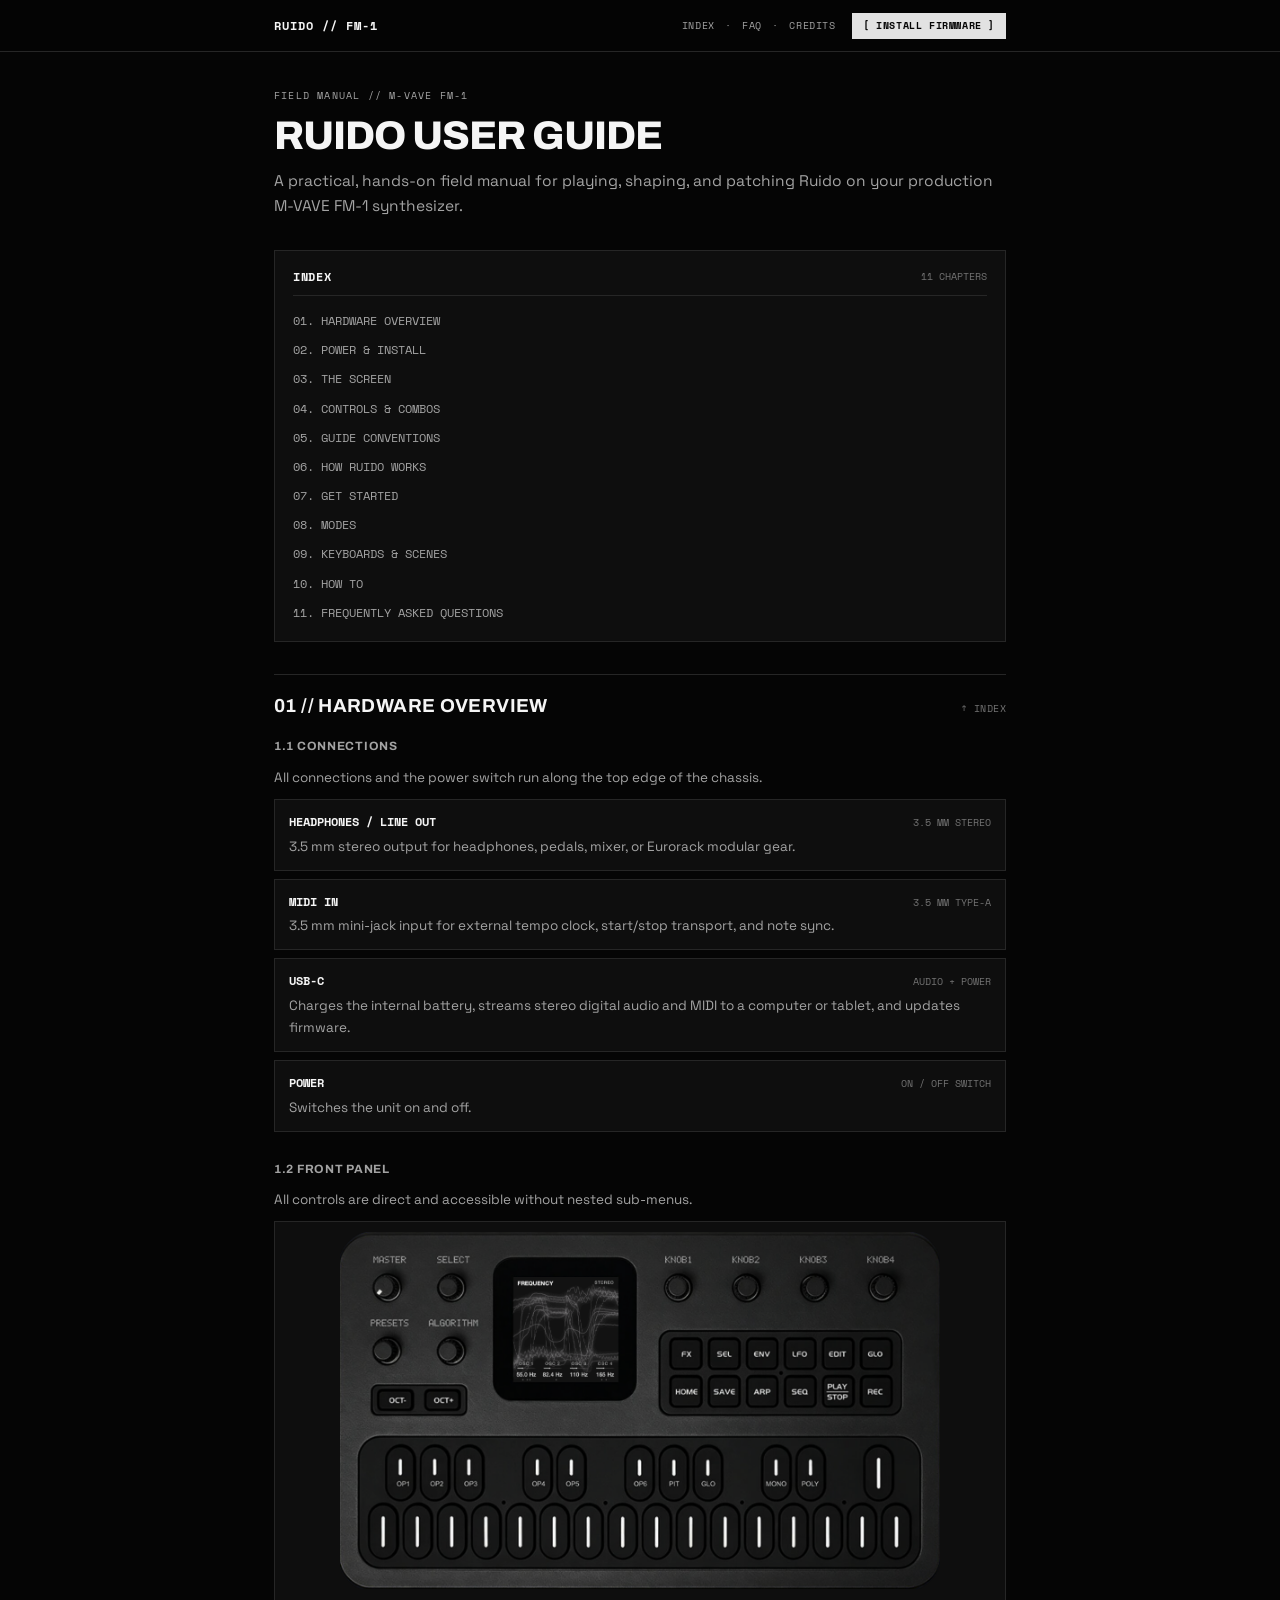
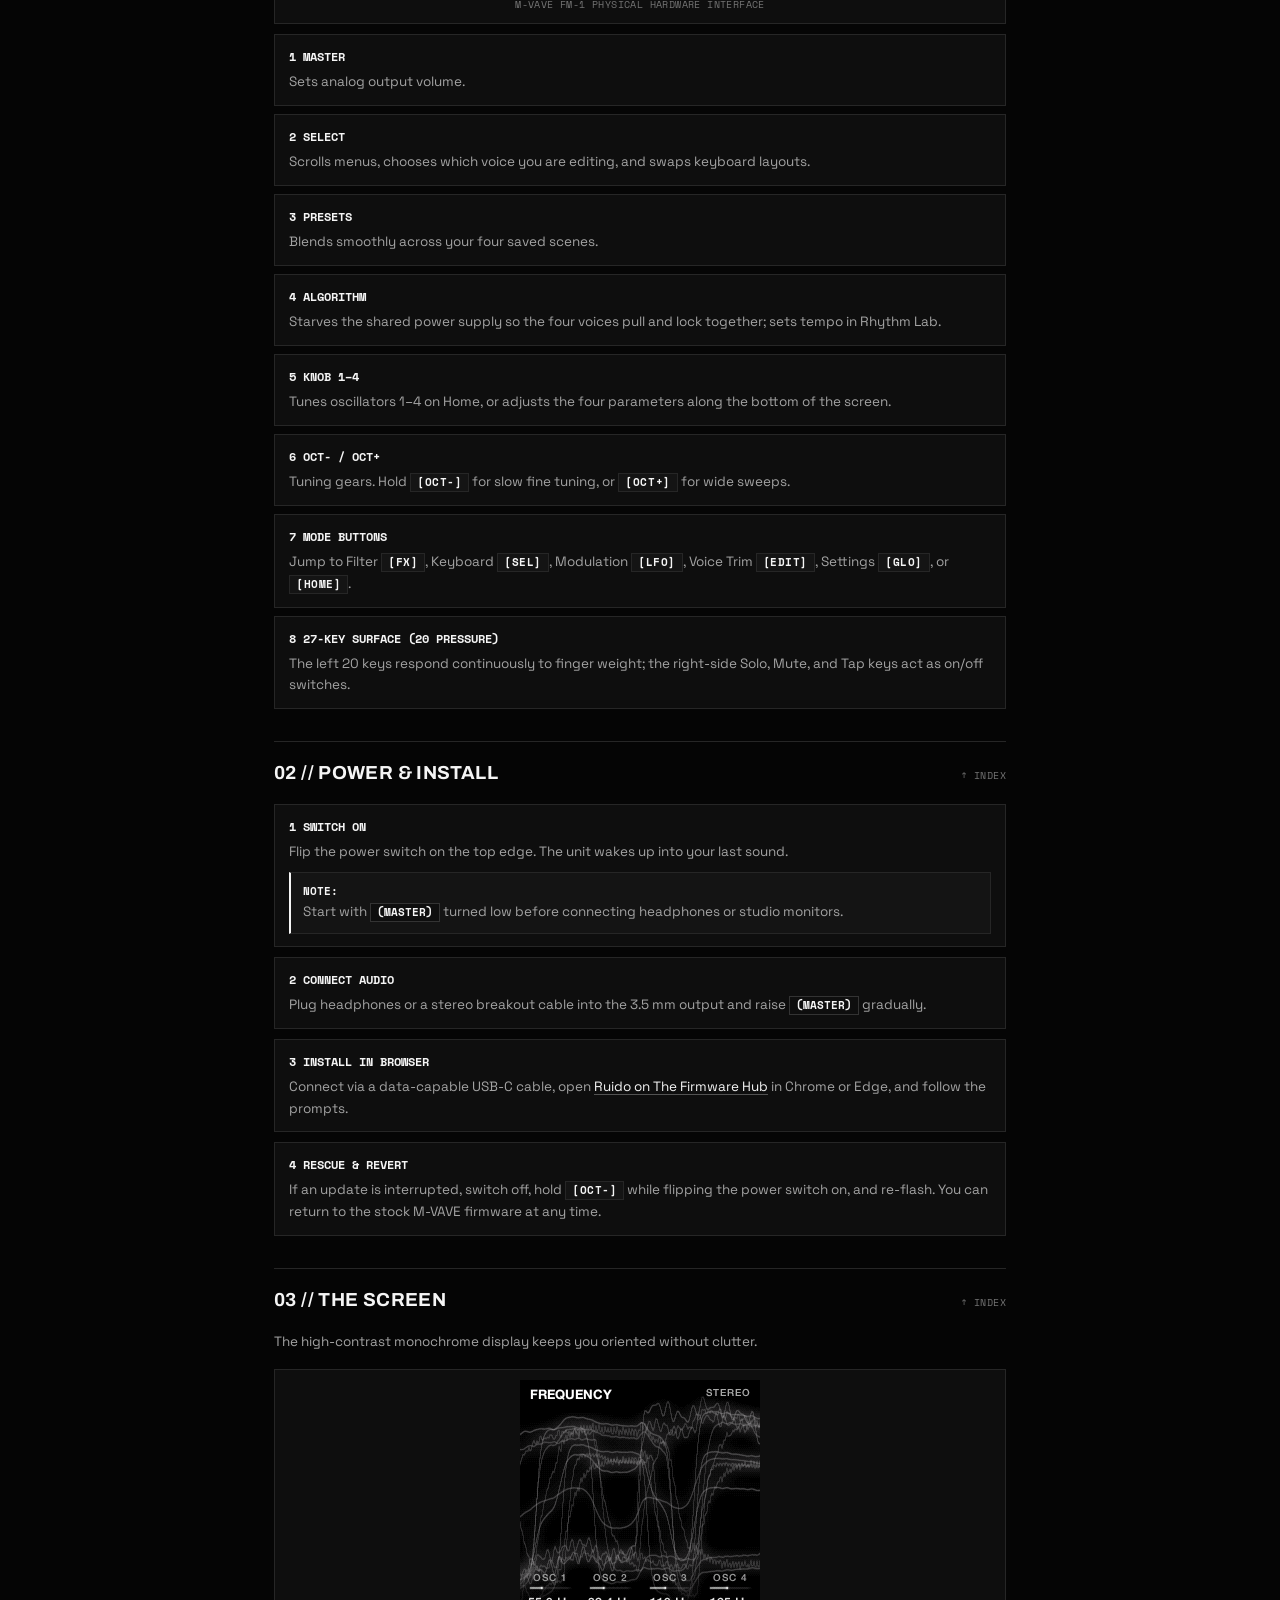
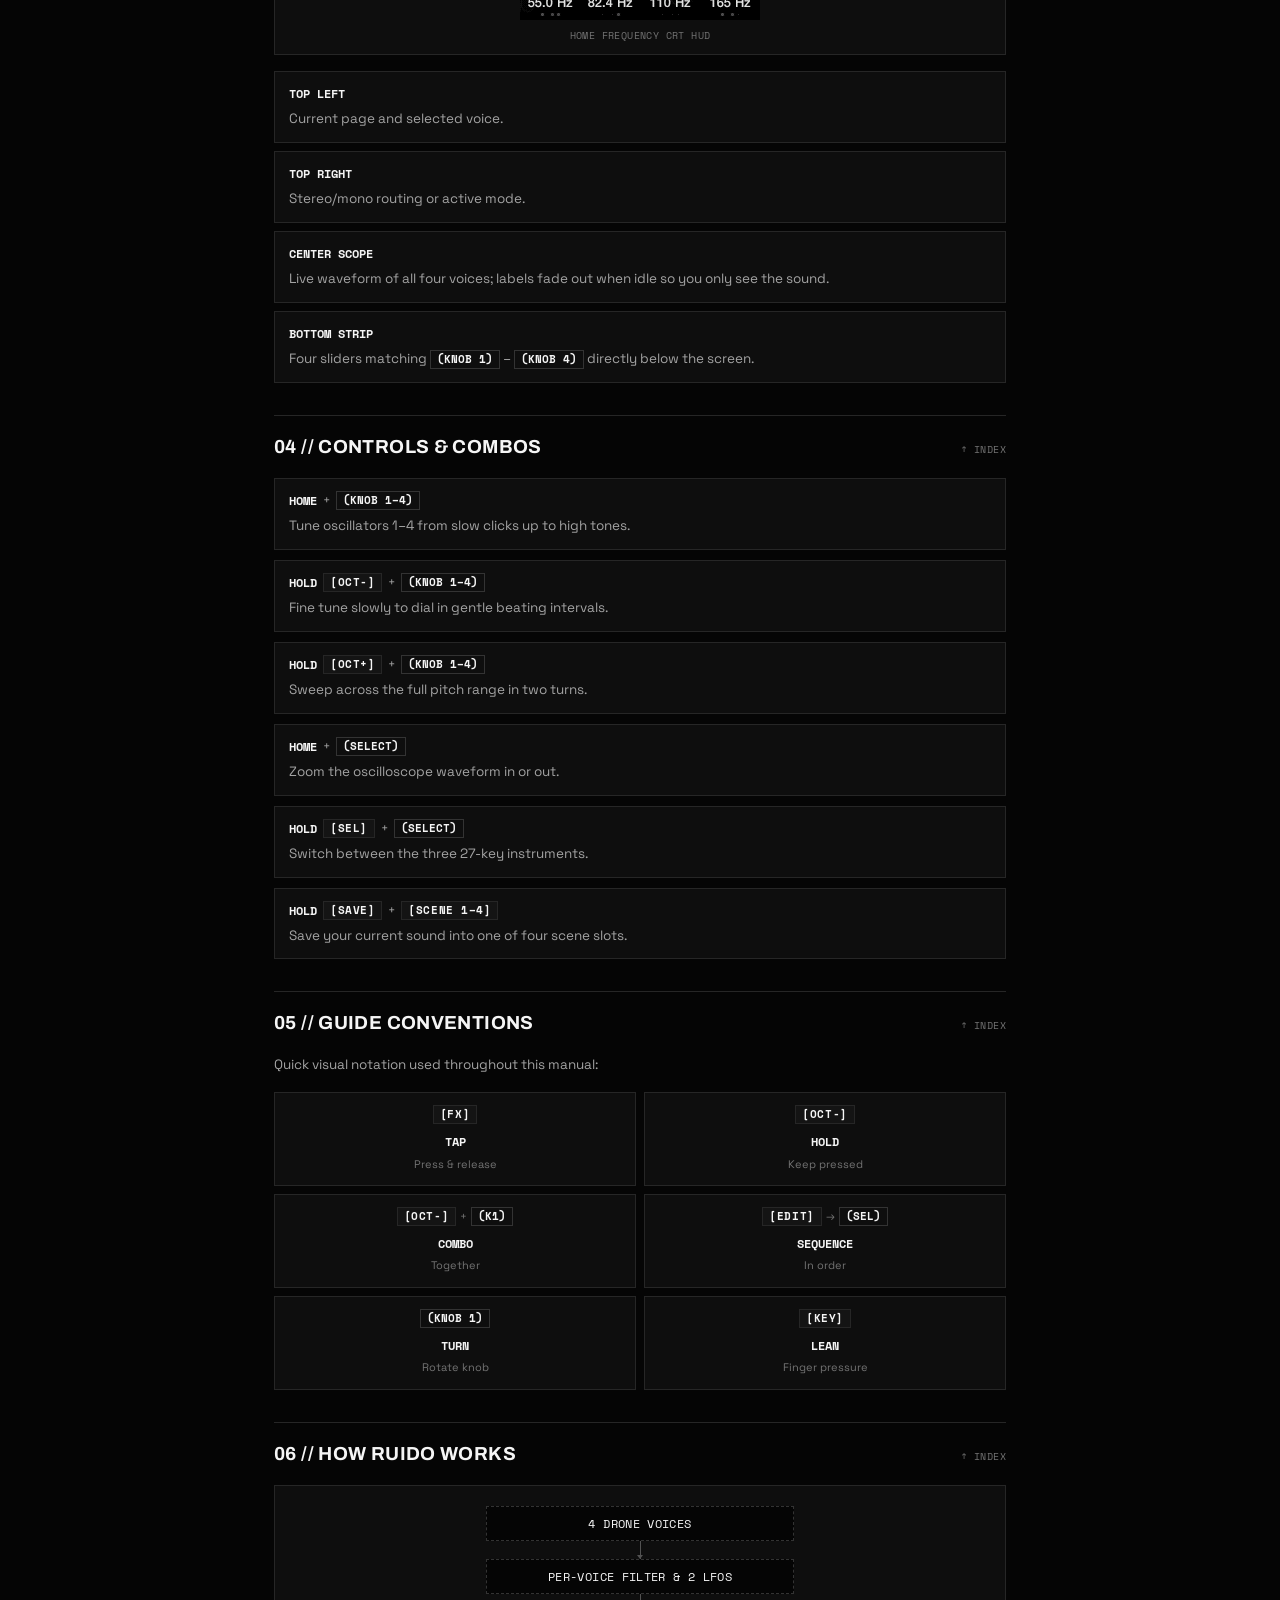
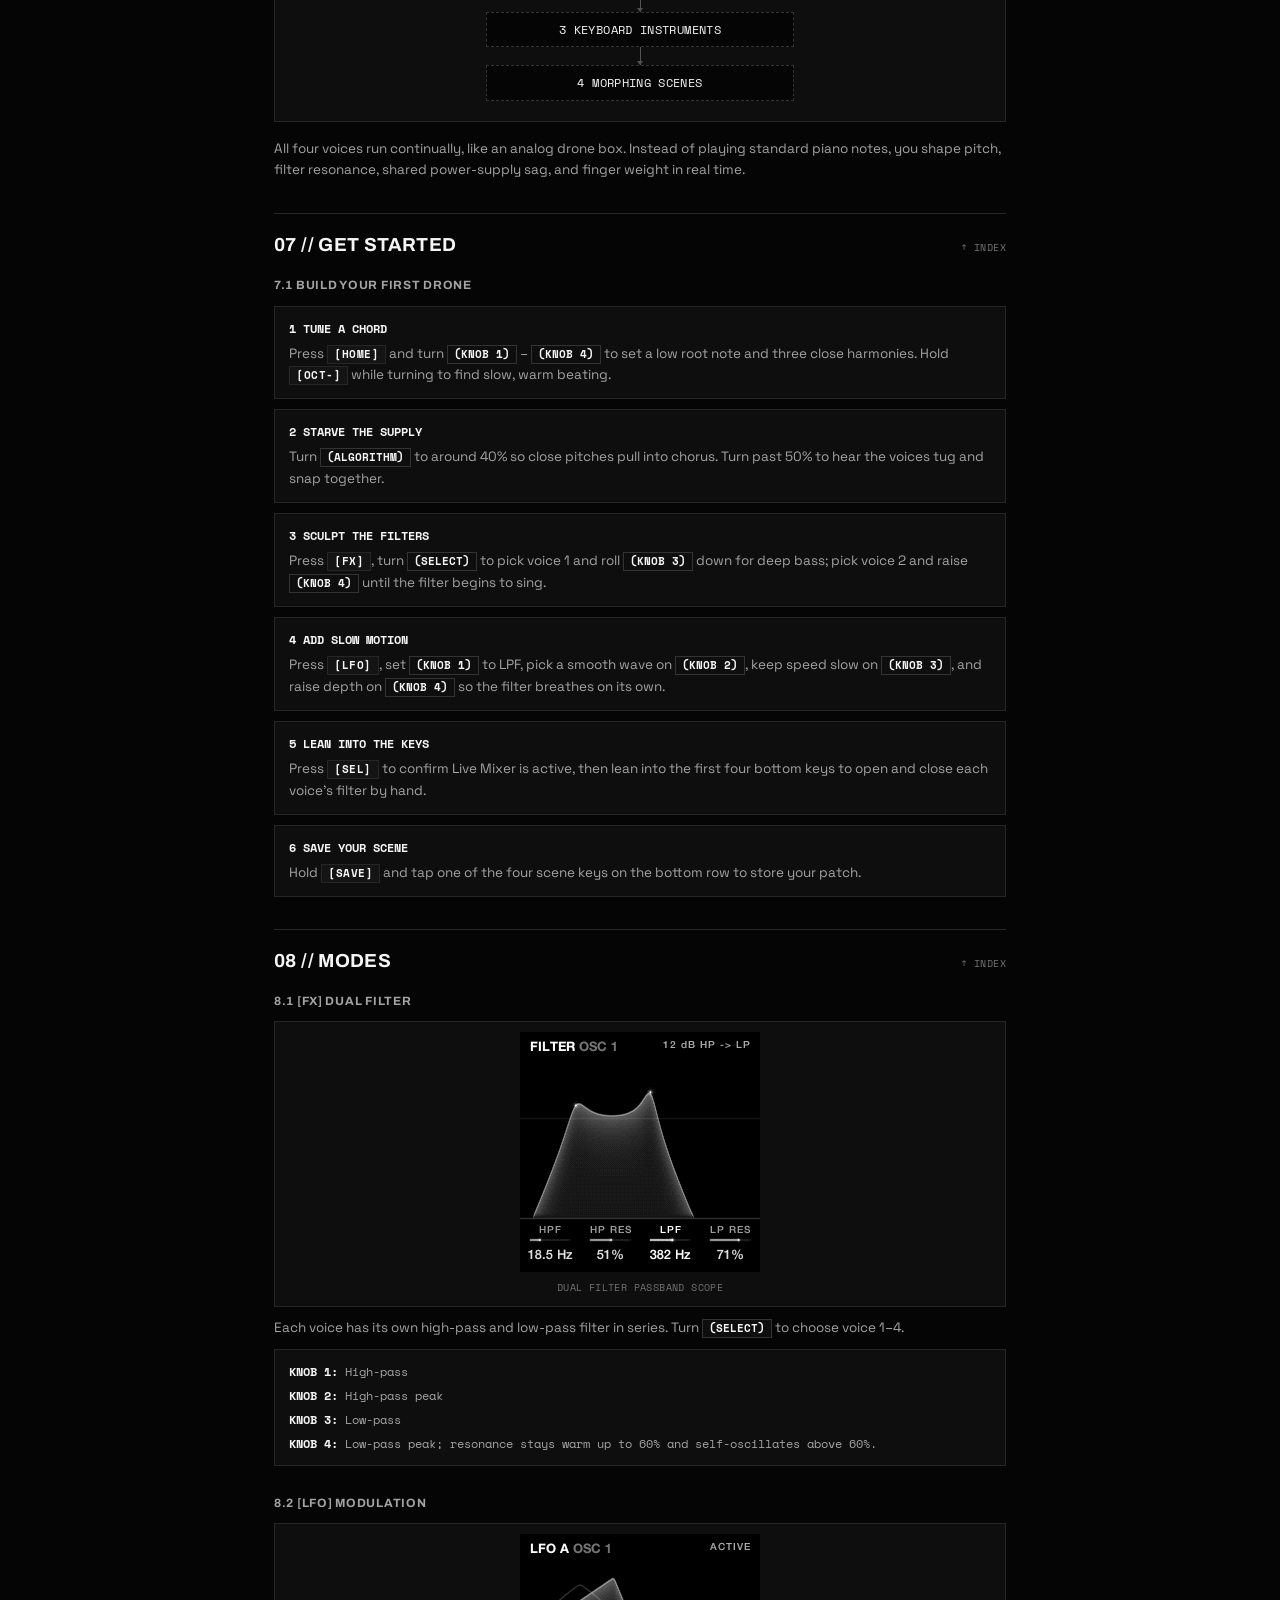
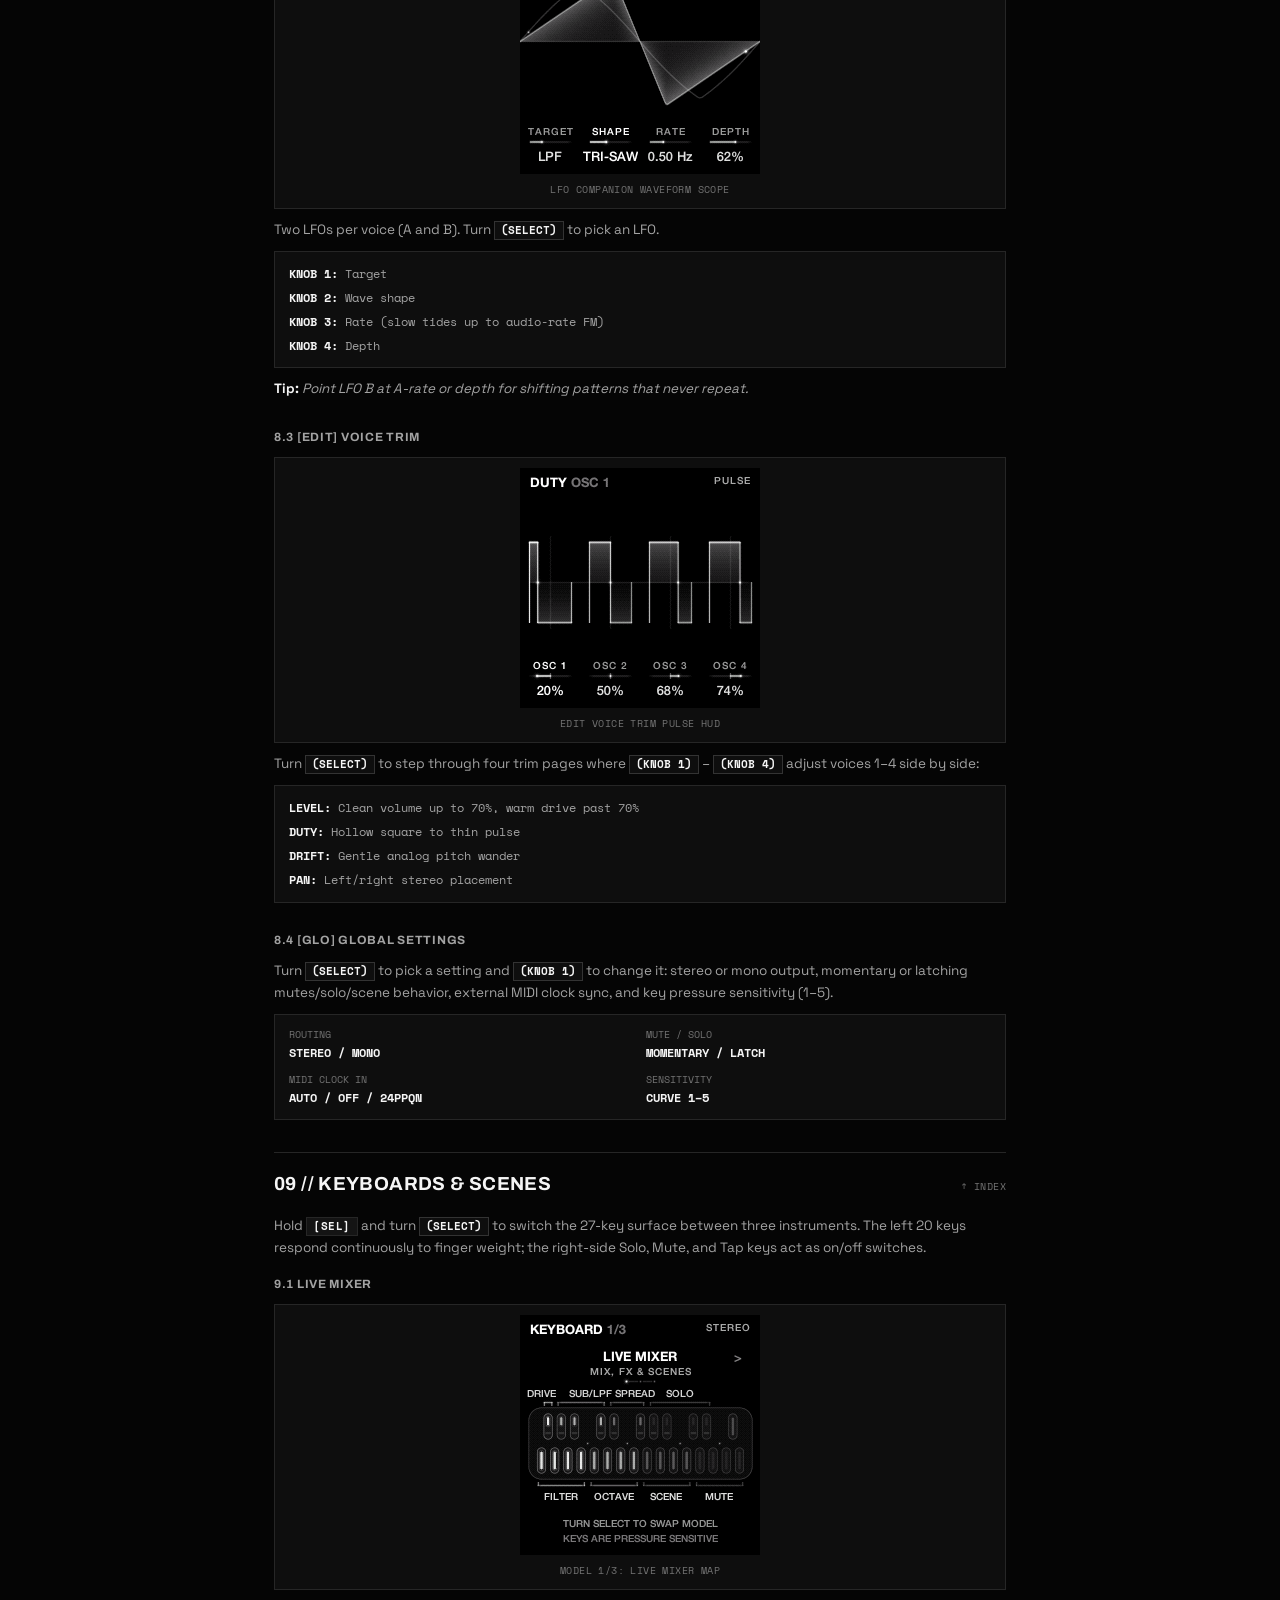
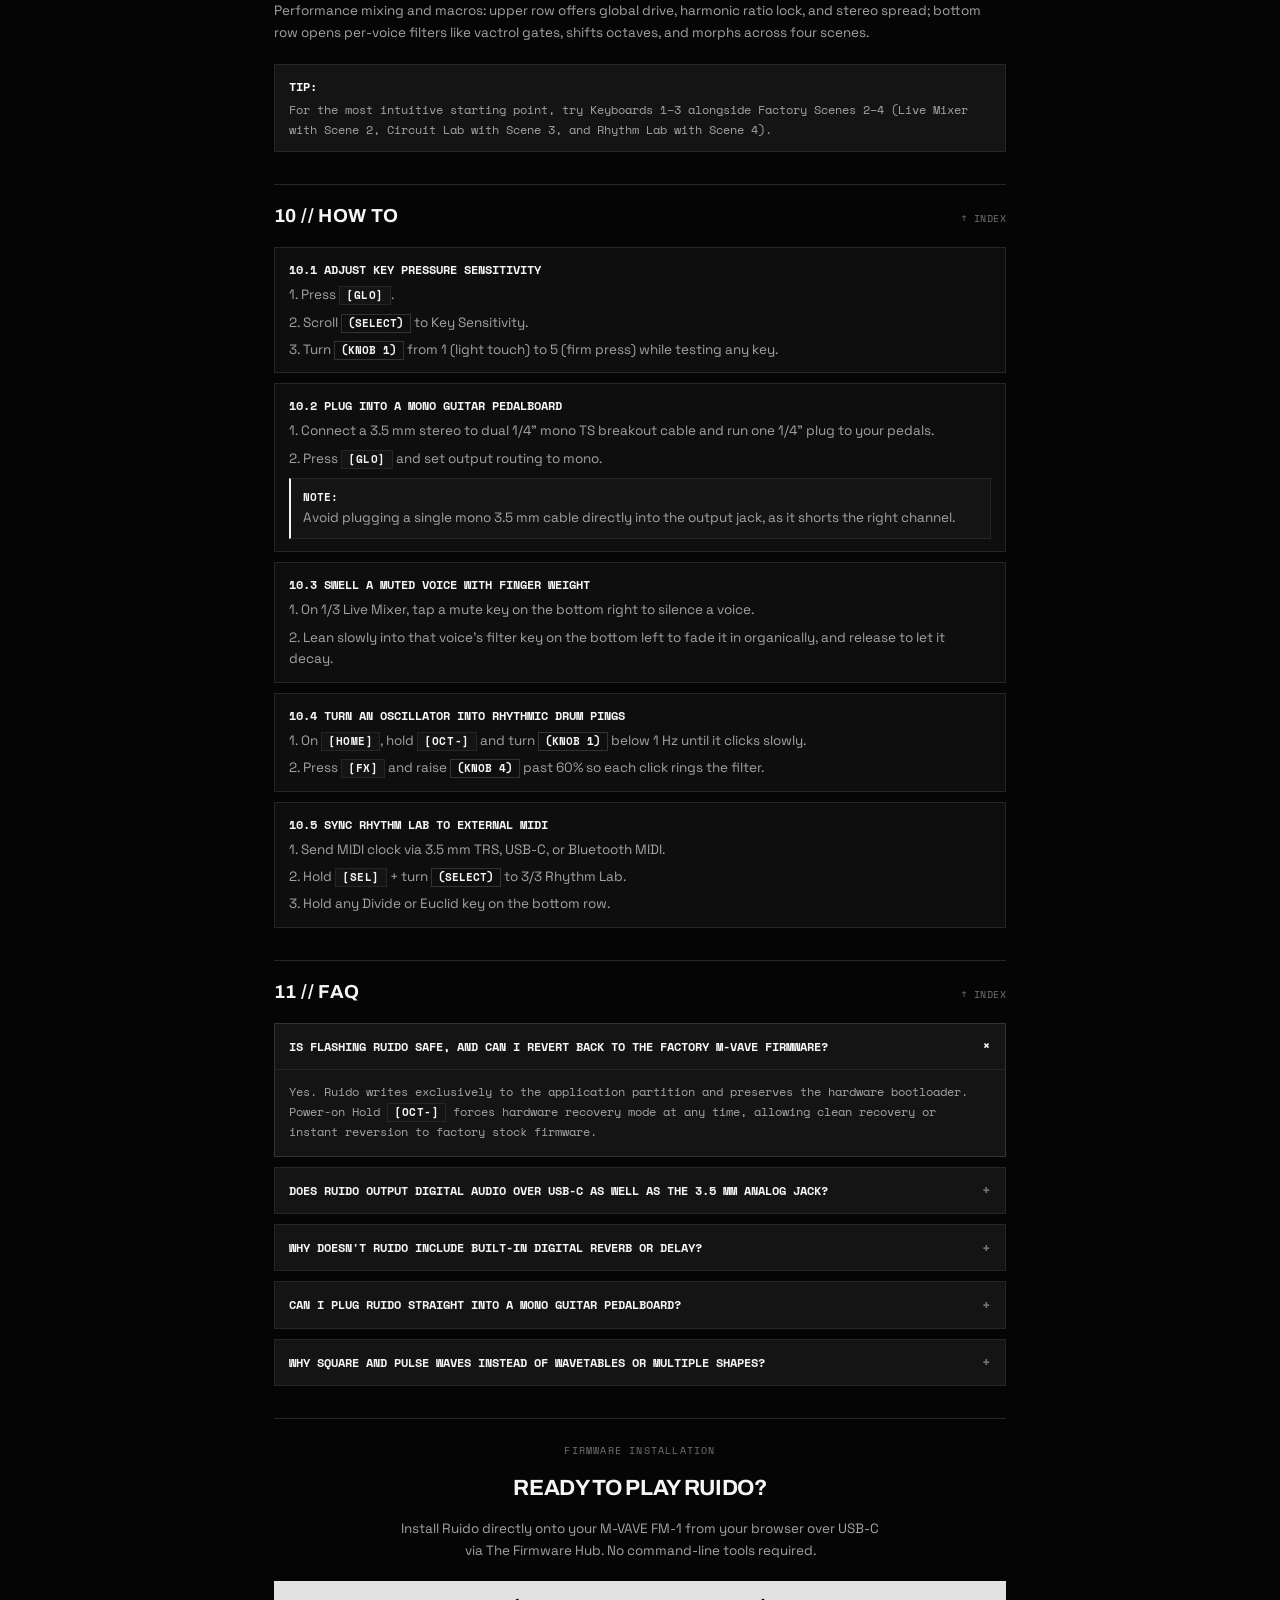
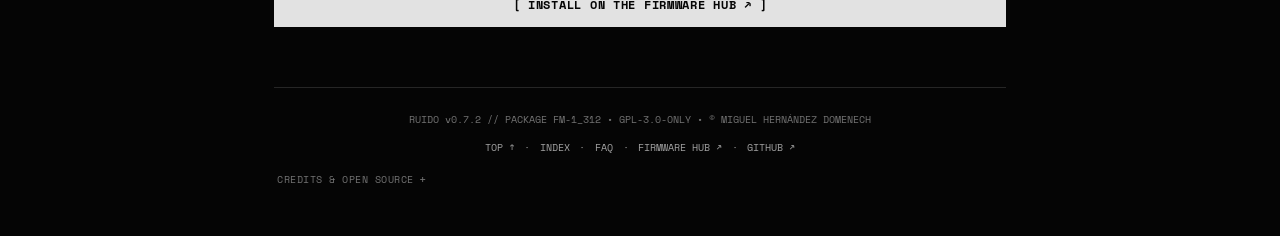
==== commit 6801e3b8: "Revert guide to clean d7c1521 baseline" ====
--- a/index.html
+++ b/index.html
@@ -12,14 +12,14 @@
   <meta property="og:url" content="https://miguelhd.github.io/ruido/">
   <meta property="og:title" content="Ruido User Guide | M-VAVE FM-1 Field Manual">
   <meta property="og:description" content="Practical field manual for playing, shaping, and patching Ruido on your M-VAVE FM-1 synthesizer.">
-  <meta property="og:image" content="https://miguelhd.github.io/ruido/assets/images/fm1-front-panel.png">
+  <meta property="og:image" content="https://miguelhd.github.io/ruido/assets/images/Ruido-FM-1.png">
   <meta name="twitter:card" content="summary_large_image">
-  <meta name="twitter:image" content="https://miguelhd.github.io/ruido/assets/images/fm1-front-panel.png">
+  <meta name="twitter:image" content="https://miguelhd.github.io/ruido/assets/images/Ruido-FM-1.png">
   <link rel="icon" type="image/svg+xml" href="assets/favicon.svg">
   <link rel="preconnect" href="https://fonts.googleapis.com">
   <link rel="preconnect" href="https://fonts.gstatic.com" crossorigin>
   <link href="https://fonts.googleapis.com/css2?family=Archivo:wght@600;700;800&family=Space+Grotesk:wght@400;500;600;700&family=Space+Mono:ital,wght@0,400;0,700;1,400&display=swap" rel="stylesheet">
-  <link rel="stylesheet" href="styles.css?v=31">
+  <link rel="stylesheet" href="styles.css?v=30">
   <!-- Google tag (gtag.js) -->
   <script async src="https://www.googletagmanager.com/gtag/js?id=G-6BGZWNQCXP"></script>
   <script>
@@ -51,7 +51,7 @@
         <ul id="site-menu" class="header-links" popover="auto">
           <li><a class="nav-link" href="#index">INDEX</a></li>
           <li class="nav-sep" aria-hidden="true">·</li>
-          <li><a class="nav-link" href="#ch-12">FAQ</a></li>
+          <li><a class="nav-link" href="#ch-11">FAQ</a></li>
           <li class="nav-sep" aria-hidden="true">·</li>
           <li><a class="nav-link" href="#credits">CREDITS</a></li>
           <li class="nav-cta"><a class="btn-flash-sm" href="#flasher">[ INSTALL FIRMWARE ]</a></li>
@@ -97,66 +97,118 @@
     <nav class="index-card" id="index" aria-labelledby="index-heading">
       <div class="index-header">
         <span class="index-title" id="index-heading">INDEX</span>
-        <span class="index-count">12 CHAPTERS</span>
+        <span class="index-count">11 CHAPTERS</span>
       </div>
       <ol class="index-list">
-        <li><a href="#ch-01">01. FIRST SOUND</a></li>
+        <li><a href="#ch-01">01. HARDWARE OVERVIEW</a></li>
         <li><a href="#ch-02">02. POWER &amp; INSTALL</a></li>
-        <li><a href="#ch-03">03. HARDWARE OVERVIEW</a></li>
+        <li><a href="#ch-03">03. THE SCREEN</a></li>
         <li><a href="#ch-04">04. CONTROLS &amp; COMBOS</a></li>
         <li><a href="#ch-05">05. GUIDE CONVENTIONS</a></li>
         <li><a href="#ch-06">06. HOW RUIDO WORKS</a></li>
         <li><a href="#ch-07">07. GET STARTED</a></li>
-        <li><a href="#ch-08">08. HUD REFERENCE</a></li>
-        <li><a href="#ch-09">09. EXPRESSIVE KEYBOARD</a></li>
-        <li><a href="#ch-10">10. SCENE MORPHING &amp; NVS</a></li>
-        <li><a href="#ch-11">11. GLOBAL CONFIG &amp; CALIBRATION</a></li>
-        <li><a href="#ch-12">12. FREQUENTLY ASKED QUESTIONS</a></li>
+        <li><a href="#ch-08">08. MODES</a></li>
+        <li><a href="#ch-09">09. KEYBOARDS &amp; SCENES</a></li>
+        <li><a href="#ch-10">10. HOW TO</a></li>
+        <li><a href="#ch-11">11. FREQUENTLY ASKED QUESTIONS</a></li>
       </ol>
     </nav>
 
-    <!-- CHAPTER 01: FIRST SOUND -->
+    <!-- CHAPTER 01: HARDWARE OVERVIEW -->
     <section class="chapter" id="ch-01">
       <div class="chapter-bar">
-        <h2 class="chapter-heading">01 // FIRST SOUND</h2>
+        <h2 class="chapter-heading">01 // HARDWARE OVERVIEW</h2>
         <a class="return-link" href="#index">↑ INDEX</a>
       </div>
 
-      <figure class="specimen-frame">
-        <div class="specimen-pair">
+      <!-- 1.1 Connections -->
+      <div class="subsection">
+        <h3 class="subsection-heading">1.1 CONNECTIONS</h3>
+        <p class="prose">All connections and the power switch run along the top edge of the chassis.</p>
+        <ul class="stack-sm" role="list">
+          <li class="card">
+            <div class="card-row">
+              <span class="card-title">HEADPHONES / LINE OUT</span>
+              <span class="card-tag">3.5 MM STEREO</span>
+            </div>
+            <p class="prose">3.5 mm stereo output for headphones, pedals, mixer, or Eurorack modular gear.</p>
+          </li>
+          <li class="card">
+            <div class="card-row">
+              <span class="card-title">MIDI IN</span>
+              <span class="card-tag">3.5 MM TYPE-A</span>
+            </div>
+            <p class="prose">3.5 mm mini-jack input for external tempo clock, start/stop transport, and note sync.</p>
+          </li>
+          <li class="card">
+            <div class="card-row">
+              <span class="card-title">USB-C</span>
+              <span class="card-tag">AUDIO + POWER</span>
+            </div>
+            <p class="prose">Charges the internal battery, streams stereo digital audio and MIDI to a computer or tablet, and updates firmware.</p>
+          </li>
+          <li class="card">
+            <div class="card-row">
+              <span class="card-title">POWER</span>
+              <span class="card-tag">ON / OFF SWITCH</span>
+            </div>
+            <p class="prose">Switches the unit on and off.</p>
+          </li>
+        </ul>
+      </div>
+
+      <!-- 1.2 Front Panel -->
+      <div class="subsection">
+        <h3 class="subsection-heading">1.2 FRONT PANEL</h3>
+        <p class="prose">All controls are direct and accessible without nested sub-menus.</p>
+
+        <figure class="specimen-frame">
           <img
-            class="crt-img"
-            src="assets/images/12-boot-intro-crt.png"
-            alt="Ruido CRT boot intro screen displaying the glowing monochrome RUIDO logotype"
-            width="240"
-            height="240"
+            class="hardware-img"
+            src="assets/images/Ruido-FM-1.png"
+            alt="Top-down view of the M-VAVE FM-1 synthesizer showing four left knobs, central square oscilloscope screen, four right encoders, twelve mode buttons, and 27-key surface"
+            width="1335"
+            height="794"
             fetchpriority="high"
           >
-          <img
-            class="crt-img"
-            src="assets/images/01-idle-caustic-scope.png"
-            alt="Ruido clean idle caustic oscilloscope screen displaying live overlapping four-voice waveforms"
-            width="240"
-            height="240"
-          >
-        </div>
-        <figcaption class="specimen-caption">CRT BOOT INTRO &amp; LIVE FOUR-VOICE CAUSTIC SCOPE</figcaption>
-      </figure>
-
-      <ol class="stack-sm" role="list">
-        <li class="card">
-          <span class="card-title">1.1 / POWER ON</span>
-          <p class="prose">Flip the rear power switch; the screen flashes the CRT intro and immediately begins generating a live four-voice drone.</p>
-        </li>
-        <li class="card">
-          <span class="card-title">1.2 / TUNE THE VOICES</span>
-          <p class="prose">Turn <kbd class="keycap-knob">(KNOB 1)</kbd> through <kbd class="keycap-knob">(KNOB 4)</kbd> at the top right to sweep the pitch of Oscillators 1–4, or tap <kbd class="keycap">[HOME]</kbd> to cycle the four knobs through voice <code>FREQUENCY</code>, <code>DUTY</code>, and <code>DRIFT</code>.</p>
-        </li>
-        <li class="card">
-          <span class="card-title">1.3 / PLAY THE SURFACE</span>
-          <p class="prose">Press the 20 left and center keys to bend the drone with finger pressure, or tap <span class="key-unlabeled">Lower Keys 13–16</span> at the bottom right to mute and unmute Oscillators 1–4.</p>
-        </li>
-      </ol>
+          <figcaption class="specimen-caption">M-VAVE FM-1 PHYSICAL HARDWARE INTERFACE</figcaption>
+        </figure>
+
+        <ol class="stack-sm" role="list">
+          <li class="card">
+            <span class="card-title">1 MASTER</span>
+            <p class="prose">Sets analog output volume.</p>
+          </li>
+          <li class="card">
+            <span class="card-title">2 SELECT</span>
+            <p class="prose">Scrolls menus, chooses which voice you are editing, and swaps keyboard layouts.</p>
+          </li>
+          <li class="card">
+            <span class="card-title">3 PRESETS</span>
+            <p class="prose">Blends smoothly across your four saved scenes.</p>
+          </li>
+          <li class="card">
+            <span class="card-title">4 ALGORITHM</span>
+            <p class="prose">Starves the shared power supply so the four voices pull and lock together; sets tempo in Rhythm Lab.</p>
+          </li>
+          <li class="card">
+            <span class="card-title">5 KNOB 1–4</span>
+            <p class="prose">Tunes oscillators 1–4 on Home, or adjusts the four parameters along the bottom of the screen.</p>
+          </li>
+          <li class="card">
+            <span class="card-title">6 OCT- / OCT+</span>
+            <p class="prose">Tuning gears. Hold <kbd class="keycap">[OCT-]</kbd> for slow fine tuning, or <kbd class="keycap">[OCT+]</kbd> for wide sweeps.</p>
+          </li>
+          <li class="card">
+            <span class="card-title">7 MODE BUTTONS</span>
+            <p class="prose">Jump to Filter <kbd class="keycap">[FX]</kbd>, Keyboard <kbd class="keycap">[SEL]</kbd>, Modulation <kbd class="keycap">[LFO]</kbd>, Voice Trim <kbd class="keycap">[EDIT]</kbd>, Settings <kbd class="keycap">[GLO]</kbd>, or <kbd class="keycap">[HOME]</kbd>.</p>
+          </li>
+          <li class="card">
+            <span class="card-title">8 27-KEY SURFACE (20 PRESSURE)</span>
+            <p class="prose">The left 20 keys respond continuously to finger weight; the right-side Solo, Mute, and Tap keys act as on/off switches.</p>
+          </li>
+        </ol>
+      </div>
     </section>
 
     <!-- CHAPTER 02: POWER & INSTALL -->
@@ -168,99 +220,68 @@
 
       <ol class="stack-md" role="list">
         <li class="card">
-          <span class="card-title">1 / SWITCH ON SAFELY</span>
-          <p class="prose">Flip the rear power switch on; the unit wakes directly into your last sound.</p>
+          <span class="card-title">1 SWITCH ON</span>
+          <p class="prose">Flip the power switch on the top edge. The unit wakes up into your last sound.</p>
           <div class="note-callout">
             <span class="note-callout-label">Note:</span>
             <p class="prose">Start with <kbd class="keycap-knob">(MASTER)</kbd> turned low before connecting headphones or studio monitors.</p>
           </div>
         </li>
         <li class="card">
-          <span class="card-title">2 / CONNECT AUDIO</span>
-          <p class="prose">Plug headphones or a stereo breakout cable into the 3.5 mm output jack and raise <kbd class="keycap-knob">(MASTER)</kbd> gradually.</p>
-        </li>
-        <li class="card">
-          <span class="card-title">3 / INSTALL IN BROWSER</span>
+          <span class="card-title">2 CONNECT AUDIO</span>
+          <p class="prose">Plug headphones or a stereo breakout cable into the 3.5 mm output and raise <kbd class="keycap-knob">(MASTER)</kbd> gradually.</p>
+        </li>
+        <li class="card">
+          <span class="card-title">3 INSTALL IN BROWSER</span>
           <p class="prose">Connect via a data-capable USB-C cable, open <a class="inline-link" href="https://thefirmwarehub.com/firmware/ruido/" target="_blank" rel="noopener noreferrer">Ruido on The Firmware Hub</a> in Chrome or Edge, and follow the prompts.</p>
         </li>
         <li class="card">
-          <span class="card-title">4 / RESCUE &amp; REVERT</span>
-          <p class="prose">If an update is interrupted, switch power off, hold <kbd class="keycap">[OCT-]</kbd> while flipping the rear power switch on, and re-flash or return to stock M-VAVE firmware at any time.</p>
+          <span class="card-title">4 RESCUE &amp; REVERT</span>
+          <p class="prose">If an update is interrupted, switch off, hold <kbd class="keycap">[OCT-]</kbd> while flipping the power switch on, and re-flash. You can return to the stock M-VAVE firmware at any time.</p>
         </li>
       </ol>
     </section>
 
-    <!-- CHAPTER 03: HARDWARE OVERVIEW -->
+    <!-- CHAPTER 03: THE SCREEN -->
     <section class="chapter" id="ch-03">
       <div class="chapter-bar">
-        <h2 class="chapter-heading">03 // HARDWARE OVERVIEW</h2>
+        <h2 class="chapter-heading">03 // THE SCREEN</h2>
         <a class="return-link" href="#index">↑ INDEX</a>
       </div>
 
-      <div class="subsection">
-        <h3 class="subsection-heading">3.1 // FRONT PANEL &amp; KEYBED</h3>
-        <figure class="specimen-frame">
-          <img
-            class="hardware-img"
-            src="assets/images/fm1-front-panel.png"
-            alt="Top-down view of the physical M-VAVE FM-1 hardware showing the left master and scene knobs, central square IPS screen, right four voice encoders and mode buttons, 11 upper keys with the blank far-right Shift key, and 16 blank lower keys grouped by four molded dots"
-            width="1024"
-            height="636"
-            loading="lazy"
-            decoding="async"
-          >
-          <figcaption class="specimen-caption">M-VAVE FM-1 PHYSICAL HARDWARE INTERFACE</figcaption>
-        </figure>
-
-        <ul class="stack-sm" role="list">
-          <li class="card">
-            <span class="card-title">LEFT DECK / MASTER &amp; SCENE</span>
-            <p class="prose"><kbd class="keycap-knob">(MASTER)</kbd> sets analog output volume, <kbd class="keycap-knob">(SELECT)</kbd> steps through on-screen lists and voice pages, <kbd class="keycap-knob">(PRESETS)</kbd> morphs continuously across Scenes 1–4, <kbd class="keycap-knob">(ALGORITHM)</kbd> drives power-rail sag (<code>RAIL COUPLING</code>), and <kbd class="keycap">[OCT-]</kbd> / <kbd class="keycap">[OCT+]</kbd> act as Fine and Coarse encoder gears.</p>
-          </li>
-          <li class="card">
-            <span class="card-title">RIGHT DECK / 4-VOICE KNOBS &amp; PAGE GRID</span>
-            <p class="prose"><kbd class="keycap-knob">(KNOB 1)</kbd> through <kbd class="keycap-knob">(KNOB 4)</kbd> always adjust four visible values on screen: either one parameter across all four oscillators (<kbd class="keycap">[HOME]</kbd>, <kbd class="keycap">[EDIT]</kbd>) or four parameters of a single selected voice (<kbd class="keycap">[FX]</kbd>, <kbd class="keycap">[LFO]</kbd>).</p>
-          </li>
-          <li class="card">
-            <span class="card-title">BOTTOM DECK / 27-KEY CAPACITIVE BED</span>
-            <p class="prose">The 16 blank lower keys are divided by four molded dots into four 4-key groups (<span class="key-unlabeled">Lower Keys 1–4</span>, <span class="key-unlabeled">5–8</span>, <span class="key-unlabeled">9–12</span>, <span class="key-unlabeled">13–16</span>), while the 11 upper keys carry labels <kbd class="keycap">[OP1]</kbd> through <kbd class="keycap">[POLY]</kbd> plus one blank <span class="key-unlabeled">Shift (top-right key)</span> at the far right; press <kbd class="keycap">[SEL]</kbd> or hold <span class="key-unlabeled">Shift (top-right key)</span> anytime to display a live on-screen map of every key.</p>
-          </li>
-        </ul>
-      </div>
-
-      <div class="subsection">
-        <h3 class="subsection-heading">3.2 // REAR EDGE CONNECTIONS</h3>
-        <ul class="cards-two" role="list">
-          <li class="card">
-            <div class="card-row">
-              <span class="card-title">HEADPHONES / LINE OUT</span>
-              <span class="card-tag">3.5 MM STEREO</span>
-            </div>
-            <p class="prose">3.5 mm TRS stereo output for headphones, mixer channels, guitar pedals, or Eurorack gear.</p>
-          </li>
-          <li class="card">
-            <div class="card-row">
-              <span class="card-title">MIDI IN</span>
-              <span class="card-tag">3.5 MM TYPE-A</span>
-            </div>
-            <p class="prose">3.5 mm Type-A TRS MIDI input for external 24 PPQN tempo clock and transport sync.</p>
-          </li>
-          <li class="card">
-            <div class="card-row">
-              <span class="card-title">USB-C</span>
-              <span class="card-tag">AUDIO + MIDI</span>
-            </div>
-            <p class="prose">Charges the internal battery, streams class-compliant stereo digital audio and MIDI, and flashes firmware.</p>
-          </li>
-          <li class="card">
-            <div class="card-row">
-              <span class="card-title">POWER</span>
-              <span class="card-tag">REAR SWITCH</span>
-            </div>
-            <p class="prose">Hardware power slide switch along the rear edge of the chassis.</p>
-          </li>
-        </ul>
-      </div>
+      <p class="prose">The high-contrast monochrome display keeps you oriented without clutter.</p>
+
+      <figure class="specimen-frame">
+        <img
+          class="crt-img"
+          src="assets/images/02-home-frequency-hud.png"
+          alt="Ruido Home screen showing four overlapping monochrome oscilloscope traces and OSC 1 to OSC 4 frequency sliders along the bottom"
+          width="240"
+          height="240"
+          loading="lazy"
+          decoding="async"
+        >
+        <figcaption class="specimen-caption">HOME FREQUENCY CRT HUD</figcaption>
+      </figure>
+
+      <ul class="stack-sm" role="list">
+        <li class="card">
+          <span class="card-title">TOP LEFT</span>
+          <p class="prose">Current page and selected voice.</p>
+        </li>
+        <li class="card">
+          <span class="card-title">TOP RIGHT</span>
+          <p class="prose">Stereo/mono routing or active mode.</p>
+        </li>
+        <li class="card">
+          <span class="card-title">CENTER SCOPE</span>
+          <p class="prose">Live waveform of all four voices; labels fade out when idle so you only see the sound.</p>
+        </li>
+        <li class="card">
+          <span class="card-title">BOTTOM STRIP</span>
+          <p class="prose">Four sliders matching <kbd class="keycap-knob">(KNOB 1)</kbd> – <kbd class="keycap-knob">(KNOB 4)</kbd> directly below the screen.</p>
+        </li>
+      </ul>
     </section>
 
     <!-- CHAPTER 04: CONTROLS & COMBOS -->
@@ -270,1007 +291,381 @@
         <a class="return-link" href="#index">↑ INDEX</a>
       </div>
 
-      <!-- 4.1 Panel Buttons & Knobs -->
+      <ul class="stack-md" role="list">
+        <li class="card">
+          <div class="combo-line">
+            <span class="card-title">HOME</span>
+            <span class="combo-op" aria-hidden="true">+</span>
+            <kbd class="keycap-knob">(KNOB 1–4)</kbd>
+          </div>
+          <p class="prose">Tune oscillators 1–4 from slow clicks up to high tones.</p>
+        </li>
+        <li class="card">
+          <div class="combo-line">
+            <span class="card-title">HOLD</span>
+            <kbd class="keycap">[OCT-]</kbd>
+            <span class="combo-op" aria-hidden="true">+</span>
+            <kbd class="keycap-knob">(KNOB 1–4)</kbd>
+          </div>
+          <p class="prose">Fine tune slowly to dial in gentle beating intervals.</p>
+        </li>
+        <li class="card">
+          <div class="combo-line">
+            <span class="card-title">HOLD</span>
+            <kbd class="keycap">[OCT+]</kbd>
+            <span class="combo-op" aria-hidden="true">+</span>
+            <kbd class="keycap-knob">(KNOB 1–4)</kbd>
+          </div>
+          <p class="prose">Sweep across the full pitch range in two turns.</p>
+        </li>
+        <li class="card">
+          <div class="combo-line">
+            <span class="card-title">HOME</span>
+            <span class="combo-op" aria-hidden="true">+</span>
+            <kbd class="keycap-knob">(SELECT)</kbd>
+          </div>
+          <p class="prose">Zoom the oscilloscope waveform in or out.</p>
+        </li>
+        <li class="card">
+          <div class="combo-line">
+            <span class="card-title">HOLD</span>
+            <kbd class="keycap">[SEL]</kbd>
+            <span class="combo-op" aria-hidden="true">+</span>
+            <kbd class="keycap-knob">(SELECT)</kbd>
+          </div>
+          <p class="prose">Switch between the three 27-key instruments.</p>
+        </li>
+        <li class="card">
+          <div class="combo-line">
+            <span class="card-title">HOLD</span>
+            <kbd class="keycap">[SAVE]</kbd>
+            <span class="combo-op" aria-hidden="true">+</span>
+            <kbd class="keycap">[SCENE 1–4]</kbd>
+          </div>
+          <p class="prose">Save your current sound into one of four scene slots.</p>
+        </li>
+      </ul>
+    </section>
+
+    <!-- CHAPTER 05: GUIDE CONVENTIONS -->
+    <section class="chapter" id="ch-05">
+      <div class="chapter-bar">
+        <h2 class="chapter-heading">05 // GUIDE CONVENTIONS</h2>
+        <a class="return-link" href="#index">↑ INDEX</a>
+      </div>
+
+      <p class="prose">Quick visual notation used throughout this manual:</p>
+
+      <ul class="grid-two" role="list">
+        <li class="convention-cell">
+          <kbd class="keycap">[FX]</kbd>
+          <span class="convention-label">TAP</span>
+          <span class="convention-sub">Press &amp; release</span>
+        </li>
+        <li class="convention-cell">
+          <kbd class="keycap">[OCT-]</kbd>
+          <span class="convention-label">HOLD</span>
+          <span class="convention-sub">Keep pressed</span>
+        </li>
+        <li class="convention-cell">
+          <div class="convention-pair">
+            <kbd class="keycap">[OCT-]</kbd>
+            <span class="convention-sub" aria-hidden="true">+</span>
+            <kbd class="keycap-knob">(K1)</kbd>
+          </div>
+          <span class="convention-label">COMBO</span>
+          <span class="convention-sub">Together</span>
+        </li>
+        <li class="convention-cell">
+          <div class="convention-pair">
+            <kbd class="keycap">[EDIT]</kbd>
+            <span class="convention-sub" aria-hidden="true">→</span>
+            <kbd class="keycap-knob">(SEL)</kbd>
+          </div>
+          <span class="convention-label">SEQUENCE</span>
+          <span class="convention-sub">In order</span>
+        </li>
+        <li class="convention-cell">
+          <kbd class="keycap-knob">(KNOB 1)</kbd>
+          <span class="convention-label">TURN</span>
+          <span class="convention-sub">Rotate knob</span>
+        </li>
+        <li class="convention-cell">
+          <kbd class="keycap">[KEY]</kbd>
+          <span class="convention-label">LEAN</span>
+          <span class="convention-sub">Finger pressure</span>
+        </li>
+      </ul>
+    </section>
+
+    <!-- CHAPTER 06: HOW RUIDO WORKS -->
+    <section class="chapter" id="ch-06">
+      <div class="chapter-bar">
+        <h2 class="chapter-heading">06 // HOW RUIDO WORKS</h2>
+        <a class="return-link" href="#index">↑ INDEX</a>
+      </div>
+
+      <div class="specimen-frame">
+        <ol class="flow-diagram" role="list">
+          <li class="flow-node">4 DRONE VOICES</li>
+          <li class="flow-wire" aria-hidden="true"></li>
+          <li class="flow-node">PER-VOICE FILTER &amp; 2 LFOS</li>
+          <li class="flow-wire" aria-hidden="true"></li>
+          <li class="flow-node">3 KEYBOARD INSTRUMENTS</li>
+          <li class="flow-wire" aria-hidden="true"></li>
+          <li class="flow-node">4 MORPHING SCENES</li>
+        </ol>
+      </div>
+
+      <p class="prose">
+        All four voices run continually, like an analog drone box. Instead of playing standard piano notes, you shape pitch, filter resonance, shared power-supply sag, and finger weight in real time.
+      </p>
+    </section>
+
+    <!-- CHAPTER 07: GET STARTED -->
+    <section class="chapter" id="ch-07">
+      <div class="chapter-bar">
+        <h2 class="chapter-heading">07 // GET STARTED</h2>
+        <a class="return-link" href="#index">↑ INDEX</a>
+      </div>
+
       <div class="subsection">
-        <h3 class="subsection-heading">4.1 // PANEL BUTTONS &amp; KNOBS</h3>
-        <ul class="cards-two" role="list">
-          <li class="card">
-            <div class="card-row">
-              <div class="card-control"><kbd class="keycap">[HOME]</kbd></div>
-              <span class="card-tag">CYCLE</span>
-            </div>
-            <p class="prose">Cycles <kbd class="keycap-knob">(KNOB 1)</kbd>–<kbd class="keycap-knob">(KNOB 4)</kbd> through all-voice <code>FREQUENCY</code>, <code>DUTY</code>, <code>DRIFT</code>, and the clean idle scope.</p>
-          </li>
-          <li class="card">
-            <div class="card-row">
-              <div class="card-control"><kbd class="keycap">[EDIT]</kbd></div>
-              <span class="card-tag">CYCLE</span>
-            </div>
-            <p class="prose">Cycles <kbd class="keycap-knob">(KNOB 1)</kbd>–<kbd class="keycap-knob">(KNOB 4)</kbd> through all-voice <code>LEVEL</code> (with MS-20 filter overdrive above <code>70%</code>) and stereo <code>PAN</code>.</p>
-          </li>
-          <li class="card">
-            <div class="card-row">
-              <div class="card-control"><kbd class="keycap">[FX]</kbd></div>
-              <span class="card-tag">TAP</span>
-            </div>
-            <p class="prose">Opens the per-voice MS-20 dual filter page (<code>HPF</code>, <code>HP RES</code>, <code>LPF</code>, <code>LP RES</code>); turn <kbd class="keycap-knob">(SELECT)</kbd> or tap <kbd class="keycap">[FX]</kbd> again to step through <code>OSC 1–4</code>.</p>
-          </li>
-          <li class="card">
-            <div class="card-row">
-              <div class="card-control"><kbd class="keycap">[LFO]</kbd></div>
-              <span class="card-tag">TAP</span>
-            </div>
-            <p class="prose">Opens the dual modulation page (<code>TARGET</code>, <code>SHAPE</code>, <code>RATE</code>, <code>DEPTH</code>); turn <kbd class="keycap-knob">(SELECT)</kbd> or tap <kbd class="keycap">[LFO]</kbd> again to step through the 8 LFO slots (<code>A1/B1</code>–<code>A4/B4</code>).</p>
-          </li>
-          <li class="card">
-            <div class="card-row">
-              <div class="card-control"><kbd class="keycap">[SEL]</kbd></div>
-              <span class="card-tag">TAP</span>
-            </div>
-            <p class="prose">Opens the interactive 27-key diagram; press any key to preview its role or turn <kbd class="keycap-knob">(SELECT)</kbd> to switch between <code>1/3 LIVE MIXER</code>, <code>2/3 CIRCUIT LAB</code>, and <code>3/3 RHYTHM LAB</code>.</p>
-          </li>
-          <li class="card">
-            <div class="card-row">
-              <div class="card-control"><kbd class="keycap">[GLO]</kbd></div>
-              <span class="card-tag">TAP</span>
-            </div>
-            <p class="prose">Opens the 9-row <code>GLOBAL CONFIG</code> list menu; turn <kbd class="keycap-knob">(SELECT)</kbd> to scroll and turn <kbd class="keycap-knob">(KNOB 1)</kbd>–<kbd class="keycap-knob">(KNOB 4)</kbd> or <kbd class="keycap-knob">(ALGORITHM)</kbd> to change the highlighted setting.</p>
-          </li>
-          <li class="card">
-            <div class="card-row">
-              <div class="card-control"><kbd class="keycap">[PLAY/STOP]</kbd></div>
-              <span class="card-tag">TAP</span>
-            </div>
-            <p class="prose">Fades the master output smoothly to silence and freezes all oscillators and LFOs in place; tap again to resume.</p>
-          </li>
-          <li class="card">
-            <div class="card-row">
-              <div class="card-control"><kbd class="keycap">[SAVE]</kbd></div>
-              <span class="card-tag">TAP × 2</span>
-            </div>
-            <p class="prose">Arms <code>SAVE SCENE</code> across <kbd class="keycap">[OP1]</kbd>–<kbd class="keycap">[OP4]</kbd>; tap <kbd class="keycap">[OP1]</kbd>–<kbd class="keycap">[OP4]</kbd> to choose a target slot, then tap <kbd class="keycap">[SAVE]</kbd> again to commit to flash (or tap any other button to cancel).</p>
-          </li>
-          <li class="card">
-            <div class="card-row">
-              <div class="card-control"><kbd class="keycap-knob">(PRESETS)</kbd></div>
-              <span class="card-tag">TURN</span>
-            </div>
-            <p class="prose">Morphs every parameter continuously across occupied Scenes 1–4 in a seamless circular loop.</p>
-          </li>
-          <li class="card">
-            <div class="card-row">
-              <div class="card-control"><kbd class="keycap-knob">(ALGORITHM)</kbd></div>
-              <span class="card-tag">TURN</span>
-            </div>
-            <p class="prose">Drives global <code>RAIL COUPLING</code> (<code>0%–100%</code>), starving the shared virtual power rail so loud peaks pull neighbor oscillators into hard sync.</p>
-          </li>
-        </ul>
-      </div>
-
-      <!-- 4.2 Right-End Keybed Switches -->
+        <h3 class="subsection-heading">7.1 BUILD YOUR FIRST DRONE</h3>
+        <ol class="stack-md" role="list">
+          <li class="card">
+            <span class="card-title">1 TUNE A CHORD</span>
+            <p class="prose">Press <kbd class="keycap">[HOME]</kbd> and turn <kbd class="keycap-knob">(KNOB 1)</kbd> – <kbd class="keycap-knob">(KNOB 4)</kbd> to set a low root note and three close harmonies. Hold <kbd class="keycap">[OCT-]</kbd> while turning to find slow, warm beating.</p>
+          </li>
+          <li class="card">
+            <span class="card-title">2 STARVE THE SUPPLY</span>
+            <p class="prose">Turn <kbd class="keycap-knob">(ALGORITHM)</kbd> to around 40% so close pitches pull into chorus. Turn past 50% to hear the voices tug and snap together.</p>
+          </li>
+          <li class="card">
+            <span class="card-title">3 SCULPT THE FILTERS</span>
+            <p class="prose">Press <kbd class="keycap">[FX]</kbd>, turn <kbd class="keycap-knob">(SELECT)</kbd> to pick voice 1 and roll <kbd class="keycap-knob">(KNOB 3)</kbd> down for deep bass; pick voice 2 and raise <kbd class="keycap-knob">(KNOB 4)</kbd> until the filter begins to sing.</p>
+          </li>
+          <li class="card">
+            <span class="card-title">4 ADD SLOW MOTION</span>
+            <p class="prose">Press <kbd class="keycap">[LFO]</kbd>, set <kbd class="keycap-knob">(KNOB 1)</kbd> to LPF, pick a smooth wave on <kbd class="keycap-knob">(KNOB 2)</kbd>, keep speed slow on <kbd class="keycap-knob">(KNOB 3)</kbd>, and raise depth on <kbd class="keycap-knob">(KNOB 4)</kbd> so the filter breathes on its own.</p>
+          </li>
+          <li class="card">
+            <span class="card-title">5 LEAN INTO THE KEYS</span>
+            <p class="prose">Press <kbd class="keycap">[SEL]</kbd> to confirm Live Mixer is active, then lean into the first four bottom keys to open and close each voice's filter by hand.</p>
+          </li>
+          <li class="card">
+            <span class="card-title">6 SAVE YOUR SCENE</span>
+            <p class="prose">Hold <kbd class="keycap">[SAVE]</kbd> and tap one of the four scene keys on the bottom row to store your patch.</p>
+          </li>
+        </ol>
+      </div>
+    </section>
+
+    <!-- CHAPTER 08: MODES -->
+    <section class="chapter" id="ch-08">
+      <div class="chapter-bar">
+        <h2 class="chapter-heading">08 // MODES</h2>
+        <a class="return-link" href="#index">↑ INDEX</a>
+      </div>
+
+      <!-- 8.1 [FX] -->
       <div class="subsection">
-        <h3 class="subsection-heading">4.2 // RIGHT-END KEYBED SWITCHES · ALWAYS WITHIN RIGHT-THUMB REACH</h3>
-        <ul class="stack-sm" role="list">
-          <li class="card">
-            <div class="card-row">
-              <div class="card-control"><span class="key-unlabeled">Lower Keys 13–16</span></div>
-              <span class="card-tag">TAP</span>
-            </div>
-            <p class="prose">Toggles <code>Mute 1–4</code> for Oscillators 1–4 from any page, with solid LEDs marking active voices and dark LEDs marking muted voices.</p>
-          </li>
-          <li class="card">
-            <div class="card-row">
-              <div class="card-control"><kbd class="keycap">[MONO]</kbd></div>
-              <span class="card-tag">TAP</span>
-            </div>
-            <p class="prose">Toggles <code>Latch</code> (Hold), freezing any currently pressed expression keys in <code>LIVE MIXER</code>, <code>CIRCUIT LAB</code>, or <code>RHYTHM LAB</code> so you can free your left hand.</p>
-          </li>
-          <li class="card">
-            <div class="card-row">
-              <div class="card-control"><kbd class="keycap">[POLY]</kbd></div>
-              <span class="card-tag">TAP</span>
-            </div>
-            <p class="prose">Taps the master rhythm clock tempo (<code>20–300 BPM</code>) when the keyboard is in <code>3/3 RHYTHM LAB</code>.</p>
-          </li>
-        </ul>
-      </div>
-
-      <!-- 4.3 Two-Hand Modifiers -->
-      <div class="subsection">
-        <h3 class="subsection-heading">4.3 // TWO-HAND MODIFIERS</h3>
+        <h3 class="subsection-heading">8.1 [FX] DUAL FILTER</h3>
         <figure class="specimen-frame">
           <img
             class="crt-img"
-            src="assets/images/16-shift-map.png"
-            alt="Ruido full-chassis Shift map highlighting SELECT Keyboard, ALGORITHM Tempo, OP1 to OP3 Keyboard shortcuts, Shift top-right blank key, Lower Keys 9 to 12 Scene slots, and Lower Keys 13 to 16 Solo switches"
+            src="assets/images/03-fx-ms20-dual-filter.png"
+            alt="Ruido Filter screen displaying a dual-peak passband curve for Oscillator 1 with HPF, HP RES, LPF, and LP RES controls"
             width="240"
             height="240"
             loading="lazy"
             decoding="async"
           >
-          <figcaption class="specimen-caption">HOLD SHIFT (TOP-RIGHT BLANK KEY) / FULL-CHASSIS SHORTCUT MAP</figcaption>
+          <figcaption class="specimen-caption">DUAL FILTER PASSBAND SCOPE</figcaption>
         </figure>
-
-        <ul class="cards-two" role="list">
-          <li class="card">
-            <div class="card-row">
-              <div class="card-control">
-                <kbd class="keycap">[OCT-]</kbd>
-                <span class="combo-op" aria-hidden="true">+</span>
-                <span class="key-unlabeled">Any Knob</span>
-              </div>
-              <span class="card-tag">HOLD + TURN</span>
-            </div>
-            <p class="prose">Engages Fine gear for sub-cent beating and precision cutoff tuning (<code>~63 cents</code> per full knob revolution).</p>
-          </li>
-          <li class="card">
-            <div class="card-row">
-              <div class="card-control">
-                <kbd class="keycap">[OCT+]</kbd>
-                <span class="combo-op" aria-hidden="true">+</span>
-                <span class="key-unlabeled">Any Knob</span>
-              </div>
-              <span class="card-tag">HOLD + TURN</span>
-            </div>
-            <p class="prose">Engages Coarse gear to sweep the full 18.6-octave range (<code>0.05 Hz</code> to <code>20 kHz</code>) in just over one turn.</p>
-          </li>
-          <li class="card">
-            <div class="card-row">
-              <div class="card-control">
-                <kbd class="keycap">[OCT-]</kbd>
-                <span class="combo-op" aria-hidden="true">+</span>
-                <kbd class="keycap">[OCT+]</kbd>
-              </div>
-              <span class="card-tag">HOLD BOTH</span>
-            </div>
-            <p class="prose">Snaps the active parameter page back to clean factory calibration (<code>55 / 82.4 / 110 / 165 Hz</code>, <code>50%</code> duty, <code>0%</code> coupling, open filters).</p>
-          </li>
-          <li class="card">
-            <div class="card-row">
-              <div class="card-control">
-                <span class="key-unlabeled">Shift (top-right key)</span>
-                <span class="combo-op" aria-hidden="true">+</span>
-                <span class="key-unlabeled">Lower Keys 13–16</span>
-              </div>
-              <span class="card-tag">HOLD + TAP</span>
-            </div>
-            <p class="prose">Toggles additive <code>Solo 1–4</code> for Oscillators 1–4, isolating the selected voices while pulsing their LEDs.</p>
-          </li>
-          <li class="card">
-            <div class="card-row">
-              <div class="card-control">
-                <span class="key-unlabeled">Shift (top-right key)</span>
-                <span class="combo-op" aria-hidden="true">+</span>
-                <kbd class="keycap">[OP1]</kbd>
-                <span class="control-sep" aria-hidden="true">/</span>
-                <kbd class="keycap">[OP2]</kbd>
-                <span class="control-sep" aria-hidden="true">/</span>
-                <kbd class="keycap">[OP3]</kbd>
-              </div>
-              <span class="card-tag">HOLD + TAP</span>
-            </div>
-            <p class="prose">Switches the 27-key surface directly to <code>1/3 LIVE MIXER</code> (<kbd class="keycap">[OP1]</kbd>), <code>2/3 CIRCUIT LAB</code> (<kbd class="keycap">[OP2]</kbd>), or <code>3/3 RHYTHM LAB</code> (<kbd class="keycap">[OP3]</kbd>) without opening <kbd class="keycap">[SEL]</kbd>.</p>
-          </li>
-          <li class="card">
-            <div class="card-row">
-              <div class="card-control">
-                <span class="key-unlabeled">Shift (top-right key)</span>
-                <span class="combo-op" aria-hidden="true">+</span>
-                <span class="key-unlabeled">Lower Keys 9–12</span>
-              </div>
-              <span class="card-tag">HOLD + TAP</span>
-            </div>
-            <p class="prose">Recalls or glides directly to <code>Scene 1–4</code> across the third 4-key group on the bottom row.</p>
-          </li>
-          <li class="card">
-            <div class="card-row">
-              <div class="card-control">
-                <span class="key-unlabeled">Shift (top-right key)</span>
-                <span class="combo-op" aria-hidden="true">+</span>
-                <kbd class="keycap-knob">(SELECT)</kbd>
-              </div>
-              <span class="card-tag">HOLD + TURN</span>
-            </div>
-            <p class="prose">Steps directly through keyboard modes <code>1/3 LIVE MIXER</code>, <code>2/3 CIRCUIT LAB</code>, and <code>3/3 RHYTHM LAB</code> from any screen.</p>
-          </li>
-          <li class="card">
-            <div class="card-row">
-              <div class="card-control">
-                <span class="key-unlabeled">Shift (top-right key)</span>
-                <span class="combo-op" aria-hidden="true">+</span>
-                <kbd class="keycap-knob">(ALGORITHM)</kbd>
-              </div>
-              <span class="card-tag">HOLD + TURN</span>
-            </div>
-            <p class="prose">Adjusts internal master <code>TEMPO</code> (<code>20–3000 BPM</code>) from any screen without leaving your current keyboard mode.</p>
-          </li>
-        </ul>
-      </div>
-    </section>
-
-    <!-- CHAPTER 05: GUIDE CONVENTIONS -->
-    <section class="chapter" id="ch-05">
-      <div class="chapter-bar">
-        <h2 class="chapter-heading">05 // GUIDE CONVENTIONS</h2>
-        <a class="return-link" href="#index">↑ INDEX</a>
-      </div>
-
-      <p class="prose">Hardware notation used throughout this manual matches the physical M-VAVE FM-1 silkscreen and its 17 blank keys:</p>
-
-      <ul class="grid-two" role="list">
-        <li class="convention-cell">
-          <div class="convention-pair">
-            <kbd class="keycap">[FX]</kbd>
-            <kbd class="keycap">[OP1]</kbd>
-          </div>
-          <span class="convention-label">PRINTED BUTTON / KEY</span>
-          <span class="convention-sub">Text printed on the case</span>
-        </li>
-        <li class="convention-cell">
-          <div class="convention-pair">
-            <kbd class="keycap-knob">(KNOB 1)</kbd>
-            <kbd class="keycap-knob">(SELECT)</kbd>
-          </div>
-          <span class="convention-label">PRINTED KNOB</span>
-          <span class="convention-sub">Potentiometer or encoder</span>
-        </li>
-        <li class="convention-cell">
-          <span class="key-unlabeled">Shift (top-right key)</span>
-          <span class="convention-label">BLANK UPPER KEY</span>
-          <span class="convention-sub">Isolated key next to <kbd class="keycap">[POLY]</kbd></span>
-        </li>
-        <li class="convention-cell">
-          <span class="key-unlabeled">Lower Keys 1–16</span>
-          <span class="convention-label">BLANK LOWER ROW</span>
-          <span class="convention-sub">Four 4-key dot groups</span>
-        </li>
-        <li class="convention-cell">
-          <div class="convention-pair">
-            <kbd class="keycap">[OCT-]</kbd>
-            <span class="convention-sub" aria-hidden="true">+</span>
-            <kbd class="keycap-knob">(KNOB 1)</kbd>
-          </div>
-          <span class="convention-label">MODIFIER COMBO</span>
-          <span class="convention-sub">Hold first, move second</span>
-        </li>
-        <li class="convention-cell">
-          <div class="convention-pair">
-            <span class="card-tag">CYCLE</span>
-            <span class="card-tag">PRESS</span>
-          </div>
-          <span class="convention-label">GESTURE BADGE</span>
-          <span class="convention-sub">Physical hand action</span>
-        </li>
-      </ul>
-    </section>
-
-    <!-- CHAPTER 06: HOW RUIDO WORKS -->
-    <section class="chapter" id="ch-06">
-      <div class="chapter-bar">
-        <h2 class="chapter-heading">06 // HOW RUIDO WORKS</h2>
-        <a class="return-link" href="#index">↑ INDEX</a>
-      </div>
-
-      <div class="glo-grid">
-        <div>
-          <span class="glo-label">SOUND SOURCE</span>
-          <span class="glo-value">4 CMOS PULSE OSCILLATORS</span>
+        <p class="prose">Each voice has its own high-pass and low-pass filter in series. Turn <kbd class="keycap-knob">(SELECT)</kbd> to choose voice 1–4.</p>
+        <div class="param-box">
+          <div><span class="param-key">KNOB 1:</span> High-pass</div>
+          <div><span class="param-key">KNOB 2:</span> High-pass peak</div>
+          <div><span class="param-key">KNOB 3:</span> Low-pass</div>
+          <div><span class="param-key">KNOB 4:</span> Low-pass peak; resonance stays warm up to 60% and self-oscillates above 60%.</div>
         </div>
-        <div>
-          <span class="glo-label">VOICE CIRCUIT</span>
-          <span class="glo-value">RAIL COUPLING + MS-20 FILTERS</span>
-        </div>
-        <div>
-          <span class="glo-label">MODULATION &amp; TOUCH</span>
-          <span class="glo-value">8 LFOS + 3 PRESSURE KEYBOARDS</span>
-        </div>
-        <div>
-          <span class="glo-label">PATCH MEMORY</span>
-          <span class="glo-value">4 CONTINUOUS MORPH SCENES</span>
-        </div>
-      </div>
-
-      <p class="prose">
-        All four oscillators run continually like a hardware CMOS drone box, feeding a shared virtual power rail into per-voice MS-20 high-pass and low-pass filters. Instead of triggering standard piano notes, you sculpt beating pitches, filter self-oscillation, LFO cross-modulation, finger pressure, and scene morphing in real time.
-      </p>
-    </section>
-
-    <!-- CHAPTER 07: GET STARTED -->
-    <section class="chapter" id="ch-07">
-      <div class="chapter-bar">
-        <h2 class="chapter-heading">07 // GET STARTED</h2>
-        <a class="return-link" href="#index">↑ INDEX</a>
-      </div>
-
+      </div>
+
+      <!-- 8.2 [LFO] -->
       <div class="subsection">
-        <h3 class="subsection-heading">7.1 // BUILD YOUR FIRST DRONE</h3>
-        <ol class="stack-md" role="list">
-          <li class="card">
-            <span class="card-title">1 / TUNE A CHORD</span>
-            <p class="prose">Tap <kbd class="keycap">[HOME]</kbd> to view <code>FREQUENCY</code> and turn <kbd class="keycap-knob">(KNOB 1)</kbd> through <kbd class="keycap-knob">(KNOB 4)</kbd> to set a low root and three close harmonies; hold <kbd class="keycap">[OCT-]</kbd> while turning to dial in slow beating.</p>
-          </li>
-          <li class="card">
-            <span class="card-title">2 / STARVE THE SUPPLY</span>
-            <p class="prose">Turn <kbd class="keycap-knob">(ALGORITHM)</kbd> to around <code>35%</code> so close pitches pull warmly together, then push past <code>50%</code> to hear slower voices snap into hard sync.</p>
-          </li>
-          <li class="card">
-            <span class="card-title">3 / SCULPT THE FILTERS</span>
-            <p class="prose">Tap <kbd class="keycap">[FX]</kbd>, turn <kbd class="keycap-knob">(SELECT)</kbd> to pick <code>OSC 1</code> and roll <kbd class="keycap-knob">(KNOB 3)</kbd> down for deep bass, then pick <code>OSC 2</code> and raise <kbd class="keycap-knob">(KNOB 4)</kbd> past <code>60%</code> until the filter begins to sing.</p>
-          </li>
-          <li class="card">
-            <span class="card-title">4 / ADD SLOW MOTION</span>
-            <p class="prose">Tap <kbd class="keycap">[LFO]</kbd>, set <kbd class="keycap-knob">(KNOB 1)</kbd> to <code>LPF</code>, pick a smooth shape on <kbd class="keycap-knob">(KNOB 2)</kbd>, keep <code>RATE</code> slow on <kbd class="keycap-knob">(KNOB 3)</kbd>, and raise <code>DEPTH</code> on <kbd class="keycap-knob">(KNOB 4)</kbd> so the filter breathes on its own.</p>
-          </li>
-          <li class="card">
-            <span class="card-title">5 / LEAN INTO THE KEYS</span>
-            <p class="prose">Tap <kbd class="keycap">[SEL]</kbd> to confirm <code>1/3 LIVE MIXER</code> is active, then press <span class="key-unlabeled">Lower Keys 1–4</span> on the bottom left to open and close each voice's filter with finger weight.</p>
-          </li>
-          <li class="card">
-            <span class="card-title">6 / SAVE YOUR SCENE</span>
-            <p class="prose">Tap <kbd class="keycap">[SAVE]</kbd> to arm <code>SAVE SCENE</code>, tap <kbd class="keycap">[OP1]</kbd>–<kbd class="keycap">[OP4]</kbd> to choose a target slot, and tap <kbd class="keycap">[SAVE]</kbd> a second time to commit your patch to flash.</p>
-          </li>
-        </ol>
-      </div>
-    </section>
-
-    <!-- CHAPTER 08: HUD REFERENCE -->
-    <section class="chapter" id="ch-08">
-      <div class="chapter-bar">
-        <h2 class="chapter-heading">08 // HUD REFERENCE</h2>
-        <a class="return-link" href="#index">↑ INDEX</a>
-      </div>
-
-      <!-- 8.1 [FX] Dual Filter -->
-      <div class="subsection">
-        <h3 class="subsection-heading">8.1 // <kbd class="keycap">[FX]</kbd> DUAL FILTER</h3>
+        <h3 class="subsection-heading">8.2 [LFO] MODULATION</h3>
         <figure class="specimen-frame">
           <img
             class="crt-img"
-            src="assets/images/03-fx-ms20-dual-filter.png"
-            alt="Ruido FX MS-20 dual filter screen displaying a dual-peak passband curve for Oscillator 1 with HPF, HP RES, LPF, and LP RES controls"
+            src="assets/images/04-lfo-dual-modulation.png"
+            alt="Ruido LFO screen showing a skewed triangle-sawtooth modulation wave with Target, Shape, Rate, and Depth controls"
             width="240"
             height="240"
             loading="lazy"
             decoding="async"
           >
-          <figcaption class="specimen-caption">[FX] MS-20 DUAL FILTER / PER-VOICE HPF &amp; LPF PASSBAND</figcaption>
+          <figcaption class="specimen-caption">LFO COMPANION WAVEFORM SCOPE</figcaption>
         </figure>
-        <p class="prose">Each oscillator runs through dedicated <code>12 dB/oct</code> Korg-35 high-pass and low-pass filters in series; turn <kbd class="keycap-knob">(SELECT)</kbd> or tap <kbd class="keycap">[FX]</kbd> to step across <code>OSC 1–4</code>.</p>
-        <ul class="cards-two" role="list">
-          <li class="card">
-            <div class="card-row">
-              <div class="card-control">
-                <kbd class="keycap-knob">(KNOB 1)</kbd>
-                <span class="control-sep" aria-hidden="true">/</span>
-                <span class="control-fn">HPF Cutoff</span>
-              </div>
-              <span class="card-tag">TURN</span>
-            </div>
-            <p class="prose">Sweeps the resonant high-pass cutoff from <code>2.0 Hz</code> to <code>28 kHz</code> to carve sub-bass weight or band-pass throats.</p>
-          </li>
-          <li class="card">
-            <div class="card-row">
-              <div class="card-control">
-                <kbd class="keycap-knob">(KNOB 2)</kbd>
-                <span class="control-sep" aria-hidden="true">/</span>
-                <span class="control-fn">HP Resonance</span>
-              </div>
-              <span class="card-tag">TURN</span>
-            </div>
-            <p class="prose">Boosts the high-pass cutoff peak for tight low-end punch above <code>0%</code> and diode-clipped singing above <code>60%</code>.</p>
-          </li>
-          <li class="card">
-            <div class="card-row">
-              <div class="card-control">
-                <kbd class="keycap-knob">(KNOB 3)</kbd>
-                <span class="control-sep" aria-hidden="true">/</span>
-                <span class="control-fn">LPF Cutoff</span>
-              </div>
-              <span class="card-tag">TURN</span>
-            </div>
-            <p class="prose">Sweeps the low-pass cutoff from dark sub-harmonics up to open <code>28 kHz</code> square-wave edges.</p>
-          </li>
-          <li class="card">
-            <div class="card-row">
-              <div class="card-control">
-                <kbd class="keycap-knob">(KNOB 4)</kbd>
-                <span class="control-sep" aria-hidden="true">/</span>
-                <span class="control-fn">LP Resonance</span>
-              </div>
-              <span class="card-tag">TURN</span>
-            </div>
-            <p class="prose">Adds warm Korg-35 feedback up to <code>60%</code> and drives full self-oscillation from <code>60%</code> to <code>100%</code>.</p>
-          </li>
-        </ul>
-      </div>
-
-      <!-- 8.2 [LFO] Dual Modulators -->
+        <p class="prose">Two LFOs per voice (A and B). Turn <kbd class="keycap-knob">(SELECT)</kbd> to pick an LFO.</p>
+        <div class="param-box">
+          <div><span class="param-key">KNOB 1:</span> Target</div>
+          <div><span class="param-key">KNOB 2:</span> Wave shape</div>
+          <div><span class="param-key">KNOB 3:</span> Rate (slow tides up to audio-rate FM)</div>
+          <div><span class="param-key">KNOB 4:</span> Depth</div>
+        </div>
+        <p class="prose prose--italic"><span class="prose-strong">Tip:</span> Point LFO B at A-rate or depth for shifting patterns that never repeat.</p>
+      </div>
+
+      <!-- 8.3 [EDIT] -->
       <div class="subsection">
-        <h3 class="subsection-heading">8.2 // <kbd class="keycap">[LFO]</kbd> DUAL MODULATORS</h3>
+        <h3 class="subsection-heading">8.3 [EDIT] VOICE TRIM</h3>
         <figure class="specimen-frame">
           <img
             class="crt-img"
-            src="assets/images/04-lfo-dual-modulation.png"
-            alt="Ruido LFO dual modulation screen showing a live modulation waveform with Target, Shape, Rate, and Depth controls"
+            src="assets/images/06-edit-pulse-duty.png"
+            alt="Ruido Edit Duty screen displaying four pulse-width square waves side by side for Oscillators 1 to 4"
             width="240"
             height="240"
             loading="lazy"
             decoding="async"
           >
-          <figcaption class="specimen-caption">[LFO] DUAL MODULATION / 8 SLOTS · A1/B1 TO A4/B4</figcaption>
+          <figcaption class="specimen-caption">EDIT VOICE TRIM PULSE HUD</figcaption>
         </figure>
-        <p class="prose">Every oscillator carries two dedicated modulators (<code>LFO A</code> and <code>LFO B</code>); turn <kbd class="keycap-knob">(SELECT)</kbd> or tap <kbd class="keycap">[LFO]</kbd> to step through all 8 slots (<code>A1/B1</code>–<code>A4/B4</code>).</p>
-        <ul class="cards-two" role="list">
-          <li class="card">
-            <div class="card-row">
-              <div class="card-control">
-                <kbd class="keycap-knob">(KNOB 1)</kbd>
-                <span class="control-sep" aria-hidden="true">/</span>
-                <span class="control-fn">Target</span>
-              </div>
-              <span class="card-tag">TURN</span>
-            </div>
-            <p class="prose">Routes modulation to <code>FREQ</code>, <code>DUTY</code>, <code>LPF</code>, <code>LP RES</code>, <code>HPF</code>, <code>HP RES</code>, <code>LEVEL</code>, <code>PAN</code>, or on <code>LFO B</code> directly into <code>A RATE</code> and <code>A DEPTH</code>.</p>
-          </li>
-          <li class="card">
-            <div class="card-row">
-              <div class="card-control">
-                <kbd class="keycap-knob">(KNOB 2)</kbd>
-                <span class="control-sep" aria-hidden="true">/</span>
-                <span class="control-fn">Shape</span>
-              </div>
-              <span class="card-tag">TURN</span>
-            </div>
-            <p class="prose">Morphs continuously across sine, triangle, sawtooth, square, and smooth analog random drift.</p>
-          </li>
-          <li class="card">
-            <div class="card-row">
-              <div class="card-control">
-                <kbd class="keycap-knob">(KNOB 3)</kbd>
-                <span class="control-sep" aria-hidden="true">/</span>
-                <span class="control-fn">Rate</span>
-              </div>
-              <span class="card-tag">TURN</span>
-            </div>
-            <p class="prose">Spans multi-minute tidal cycles (<code>0.01 Hz</code>) all the way up to audio-rate FM sidebands (<code>2 kHz</code>).</p>
-          </li>
-          <li class="card">
-            <div class="card-row">
-              <div class="card-control">
-                <kbd class="keycap-knob">(KNOB 4)</kbd>
-                <span class="control-sep" aria-hidden="true">/</span>
-                <span class="control-fn">Depth</span>
-              </div>
-              <span class="card-tag">TURN</span>
-            </div>
-            <p class="prose">Scales modulation excursion around the target parameter's resting knob position.</p>
-          </li>
-        </ul>
-      </div>
-
-      <!-- 8.3 [HOME] & [EDIT] All-Voice Bars -->
+        <p class="prose">Turn <kbd class="keycap-knob">(SELECT)</kbd> to step through four trim pages where <kbd class="keycap-knob">(KNOB 1)</kbd> – <kbd class="keycap-knob">(KNOB 4)</kbd> adjust voices 1–4 side by side:</p>
+        <div class="param-box">
+          <div><span class="param-key">LEVEL:</span> Clean volume up to 70%, warm drive past 70%</div>
+          <div><span class="param-key">DUTY:</span> Hollow square to thin pulse</div>
+          <div><span class="param-key">DRIFT:</span> Gentle analog pitch wander</div>
+          <div><span class="param-key">PAN:</span> Left/right stereo placement</div>
+        </div>
+      </div>
+
+      <!-- 8.4 [GLO] -->
       <div class="subsection">
-        <h3 class="subsection-heading">8.3 // <kbd class="keycap">[HOME]</kbd> &amp; <kbd class="keycap">[EDIT]</kbd> ALL-VOICE BARS</h3>
-        <figure class="specimen-frame">
-          <div class="specimen-trio">
-            <img
-              class="crt-img"
-              src="assets/images/02-home-frequency-hud.png"
-              alt="Ruido Home Frequency HUD showing four-voice oscilloscope waveform above OSC 1 to OSC 4 Hz readouts"
-              width="240"
-              height="240"
-              loading="lazy"
-              decoding="async"
-            >
-            <img
-              class="crt-img"
-              src="assets/images/06-edit-pulse-duty.png"
-              alt="Ruido Home Duty HUD displaying pulse-width square waveforms across Oscillators 1 to 4"
-              width="240"
-              height="240"
-              loading="lazy"
-              decoding="async"
-            >
-            <img
-              class="crt-img"
-              src="assets/images/07-edit-thermal-drift.png"
-              alt="Ruido Home Drift HUD displaying per-voice analog pitch wander across Oscillators 1 to 4"
-              width="240"
-              height="240"
-              loading="lazy"
-              decoding="async"
-            >
-          </div>
-          <figcaption class="specimen-caption">[HOME] CYCLE: FREQUENCY · PULSE DUTY · THERMAL DRIFT</figcaption>
-        </figure>
-
-        <figure class="specimen-frame">
-          <div class="specimen-pair">
-            <img
-              class="crt-img"
-              src="assets/images/05-edit-level-overdrive.png"
-              alt="Ruido Edit Level HUD showing four voice level bars with the 70 percent MS-20 filter overdrive threshold"
-              width="240"
-              height="240"
-              loading="lazy"
-              decoding="async"
-            >
-            <img
-              class="crt-img"
-              src="assets/images/08-edit-stereo-pan.png"
-              alt="Ruido Edit Stereo Pan HUD showing four Cauchy acoustic localization bells across L100 to R100"
-              width="240"
-              height="240"
-              loading="lazy"
-              decoding="async"
-            >
-          </div>
-          <figcaption class="specimen-caption">[EDIT] CYCLE: LEVEL &amp; MS-20 OVERDRIVE · STEREO PAN</figcaption>
-        </figure>
-
-        <p class="prose">All-voice pages map <kbd class="keycap-knob">(KNOB 1)</kbd> through <kbd class="keycap-knob">(KNOB 4)</kbd> directly to Oscillators 1–4 side by side: <kbd class="keycap">[HOME]</kbd> cycles <code>FREQUENCY</code>, <code>DUTY</code>, and <code>DRIFT</code> (plus the clean idle scope), while <kbd class="keycap">[EDIT]</kbd> cycles <code>LEVEL</code> and <code>PAN</code>.</p>
-        <ul class="cards-two" role="list">
-          <li class="card">
-            <div class="card-row">
-              <div class="card-control">
-                <kbd class="keycap">[HOME]</kbd>
-                <span class="control-sep" aria-hidden="true">/</span>
-                <span class="control-fn">Frequency · Duty · Drift</span>
-              </div>
-              <span class="card-tag">CYCLE</span>
-            </div>
-            <p class="prose">Tunes voice pitch (<code>0.05 Hz–20 kHz</code>), pinches square waves from <code>50%</code> to narrow <code>5%–95%</code> pulses, and dials in independent <code>1/f</code> thermal wander.</p>
-          </li>
-          <li class="card">
-            <div class="card-row">
-              <div class="card-control">
-                <kbd class="keycap">[EDIT]</kbd>
-                <span class="control-sep" aria-hidden="true">/</span>
-                <span class="control-fn">Level · Pan</span>
-              </div>
-              <span class="card-tag">CYCLE</span>
-            </div>
-            <p class="prose">Balances clean post-filter volume up to <code>70%</code> before driving up to <code>4.5x</code> pre-filter MS-20 saturation above <code>70%</code>, then places voices across <code>L100–R100</code>.</p>
-          </li>
-        </ul>
-      </div>
-
-      <!-- 8.4 (ALGORITHM) Rail Coupling -->
-      <div class="subsection">
-        <h3 class="subsection-heading">8.4 // <kbd class="keycap-knob">(ALGORITHM)</kbd> RAIL COUPLING</h3>
-        <figure class="specimen-frame">
-          <div class="specimen-stack">
-            <img
-              class="crt-img"
-              src="assets/images/14-rail-coupling-pull.png"
-              alt="Ruido Rail Coupling analyzer at 35 percent showing gentle PWR supply ripple above OSC 1 to OSC 4 capacitor ramps with Shared Power Soft Pull readout"
-              width="240"
-              height="240"
-              loading="lazy"
-              decoding="async"
-            >
-            <img
-              class="crt-img"
-              src="assets/images/15-rail-coupling-starved.png"
-              alt="Ruido Rail Coupling analyzer at 83 percent showing heavy PWR supply sag and vertical hard-sync discharge lines across OSC 1 to OSC 4 with Starved Power Hard Sync readout"
-              width="240"
-              height="240"
-              loading="lazy"
-              decoding="async"
-            >
-          </div>
-          <figcaption class="specimen-caption">TOP: 35% SHARED POWER · SOFT PULL / BOTTOM: 83% STARVED POWER · HARD SYNC</figcaption>
-        </figure>
-        <p class="prose">Turning <kbd class="keycap-knob">(ALGORITHM)</kbd> from any screen opens the five-lane <code>RAIL COUPLING</code> analyzer, plotting the drooping virtual supply rail (<code>PWR</code>) above the four oscillator capacitor ramps (<code>OSC 1–4</code>).</p>
-        <ul class="cards-two" role="list">
-          <li class="card">
-            <span class="card-title">0%–35% / SHARED POWER &amp; SOFT PULL</span>
-            <p class="prose">Light supply sag introduces warm sympathetic frequency pull between neighboring oscillators without breaking their independent pitch cycles.</p>
-          </li>
-          <li class="card">
-            <span class="card-title">36%–100% / STARVED POWER &amp; HARD SYNC</span>
-            <p class="prose">Heavy rail droop fires vertical hard-sync discharge lines across the lower lanes, forcing slower oscillators to reset on dominant peaks.</p>
-          </li>
-        </ul>
+        <h3 class="subsection-heading">8.4 [GLO] GLOBAL SETTINGS</h3>
+        <p class="prose">Turn <kbd class="keycap-knob">(SELECT)</kbd> to pick a setting and <kbd class="keycap-knob">(KNOB 1)</kbd> to change it: stereo or mono output, momentary or latching mutes/solo/scene behavior, external MIDI clock sync, and key pressure sensitivity (1–5).</p>
+        <div class="glo-grid">
+          <div>
+            <span class="glo-label">ROUTING</span>
+            <span class="glo-value">STEREO / MONO</span>
+          </div>
+          <div>
+            <span class="glo-label">MUTE / SOLO</span>
+            <span class="glo-value">MOMENTARY / LATCH</span>
+          </div>
+          <div>
+            <span class="glo-label">MIDI CLOCK IN</span>
+            <span class="glo-value">AUTO / OFF / 24PPQN</span>
+          </div>
+          <div>
+            <span class="glo-label">SENSITIVITY</span>
+            <span class="glo-value">CURVE 1–5</span>
+          </div>
+        </div>
       </div>
     </section>
 
-    <!-- CHAPTER 09: EXPRESSIVE KEYBOARD -->
+    <!-- CHAPTER 09: KEYBOARDS & SCENES -->
     <section class="chapter" id="ch-09">
       <div class="chapter-bar">
-        <h2 class="chapter-heading">09 // EXPRESSIVE KEYBOARD</h2>
+        <h2 class="chapter-heading">09 // KEYBOARDS &amp; SCENES</h2>
         <a class="return-link" href="#index">↑ INDEX</a>
       </div>
+
+      <p class="prose">
+        Hold <kbd class="keycap">[SEL]</kbd> and turn <kbd class="keycap-knob">(SELECT)</kbd> to switch the 27-key surface between three instruments. The left 20 keys respond continuously to finger weight; the right-side Solo, Mute, and Tap keys act as on/off switches.
+      </p>
 
       <!-- 9.1 Live Mixer -->
       <div class="subsection">
-        <h3 class="subsection-heading">9.1 // MODE 1/3 · LIVE MIXER</h3>
+        <h3 class="subsection-heading">9.1 LIVE MIXER</h3>
         <figure class="specimen-frame">
           <img
             class="crt-img"
             src="assets/images/09-sel-keyboard-live-mixer.png"
-            alt="Ruido SEL 1 of 3 Live Mixer 27-key diagram showing upper Tone, Filter, and Stereo Width macros alongside Latch and Tap, and lower Filter, Octave, Duty, and Mute groups"
+            alt="Ruido Keyboard 1 of 3 Live Mixer map showing upper-row Drive, Sub/LPF, Spread, and Solo keys and lower-row Filter, Octave, Scene, and Mute keys"
             width="240"
             height="240"
             loading="lazy"
             decoding="async"
           >
-          <figcaption class="specimen-caption">[SEL] 1/3 LIVE MIXER / TONE, FILTER &amp; WIDTH MACROS</figcaption>
+          <figcaption class="specimen-caption">MODEL 1/3: LIVE MIXER MAP</figcaption>
         </figure>
-        <p class="prose">Default performance surface mapping the 20 left and center pressure keys to formant swells, sub-octave shifts, and stereo macros while keeping <code>Latch</code> (<kbd class="keycap">[MONO]</kbd>) and <code>Mute 1–4</code> (<span class="key-unlabeled">Lower Keys 13–16</span>) anchored on the right.</p>
-        <ul class="cards-two" role="list">
-          <li class="card">
-            <div class="card-row">
-              <div class="card-control">
-                <span class="key-unlabeled">Lower Keys 1–4</span>
-                <span class="control-sep" aria-hidden="true">/</span>
-                <span class="control-fn">Filter 1–4</span>
-              </div>
-              <span class="card-tag">PRESS</span>
-            </div>
-            <p class="prose">Opens each voice's resonant MS-20 low-pass filter and vactrol VCA with finger pressure.</p>
-          </li>
-          <li class="card">
-            <div class="card-row">
-              <div class="card-control">
-                <span class="key-unlabeled">Lower Keys 5–8</span>
-                <span class="control-sep" aria-hidden="true">/</span>
-                <span class="control-fn">Octave 1–4</span>
-              </div>
-              <span class="card-tag">PRESS</span>
-            </div>
-            <p class="prose">Drops Oscillators 1–4 down one full sub-octave while held.</p>
-          </li>
-          <li class="card">
-            <div class="card-row">
-              <div class="card-control">
-                <span class="key-unlabeled">Lower Keys 9–12</span>
-                <span class="control-sep" aria-hidden="true">/</span>
-                <span class="control-fn">Duty 1–4</span>
-              </div>
-              <span class="card-tag">PRESS</span>
-            </div>
-            <p class="prose">Pinches each oscillator's pulse width toward a thin nasal reed under finger pressure.</p>
-          </li>
-          <li class="card">
-            <div class="card-row">
-              <div class="card-control">
-                <kbd class="keycap">[OP1]</kbd>
-                <kbd class="keycap">[OP2]</kbd>
-                <kbd class="keycap">[OP3]</kbd>
-                <span class="control-sep" aria-hidden="true">/</span>
-                <span class="control-fn">Tone Macros</span>
-              </div>
-              <span class="card-tag">PRESS</span>
-            </div>
-            <p class="prose">Bends all voices simultaneously with <code>Sub-Bass</code> (<kbd class="keycap">[OP1]</kbd>), <code>5th Bend</code> (<kbd class="keycap">[OP2]</kbd>), or <code>4.5x MS-20 Drive</code> (<kbd class="keycap">[OP3]</kbd>).</p>
-          </li>
-          <li class="card">
-            <div class="card-row">
-              <div class="card-control">
-                <kbd class="keycap">[OP4]</kbd>
-                <kbd class="keycap">[OP5]</kbd>
-                <span class="control-sep" aria-hidden="true">/</span>
-                <span class="control-fn">Master Filter Curtains</span>
-              </div>
-              <span class="card-tag">PRESS</span>
-            </div>
-            <p class="prose">Sweeps a master resonant <code>LPF Drop</code> (<kbd class="keycap">[OP4]</kbd>) or <code>HPF Sweep</code> (<kbd class="keycap">[OP5]</kbd>) across the stereo mix.</p>
-          </li>
-          <li class="card">
-            <div class="card-row">
-              <div class="card-control">
-                <kbd class="keycap">[OP6]</kbd>
-                <kbd class="keycap">[PIT]</kbd>
-                <kbd class="keycap">[GLO]</kbd>
-                <span class="control-sep" aria-hidden="true">/</span>
-                <span class="control-fn">Stereo Width</span>
-              </div>
-              <span class="card-tag">PRESS</span>
-            </div>
-            <p class="prose">Collapses the drone to dead-center <code>Mono</code> (<kbd class="keycap">[OP6]</kbd>), widens it into <code>Hyper-Wide</code> stereo (<kbd class="keycap">[PIT]</kbd>), or damps drift into <code>Ratio Lock</code> (<kbd class="keycap">[GLO]</kbd>).</p>
-          </li>
-        </ul>
-      </div>
-
-      <!-- 9.2 Circuit Lab -->
-      <div class="subsection">
-        <h3 class="subsection-heading">9.2 // MODE 2/3 · CIRCUIT LAB</h3>
-        <figure class="specimen-frame">
-          <img
-            class="crt-img"
-            src="assets/images/10-sel-keyboard-circuit-lab.png"
-            alt="Ruido SEL 2 of 3 Circuit Lab 27-key diagram showing upper Mod Macros, Lock and Scream, and Master Bends, and lower Cross, Fold, Crush, and Mute groups"
-            width="240"
-            height="240"
-            loading="lazy"
-            decoding="async"
-          >
-          <figcaption class="specimen-caption">[SEL] 2/3 CIRCUIT LAB / CROSS-MOD, WAVEFOLD &amp; BITCRUSH</figcaption>
-        </figure>
-        <p class="prose">Turns the 20 pressure keys into a live circuit-bending matrix for inter-voice FM, West-Coast wavefolding, sample-rate decimation, and twin-filter scream.</p>
-        <ul class="cards-two" role="list">
-          <li class="card">
-            <div class="card-row">
-              <div class="card-control">
-                <span class="key-unlabeled">Lower Keys 1–4</span>
-                <span class="control-sep" aria-hidden="true">/</span>
-                <span class="control-fn">Cross 1–4</span>
-              </div>
-              <span class="card-tag">PRESS</span>
-            </div>
-            <p class="prose">Drives each oscillator's pitch and filter cutoff straight from its neighbor oscillator at audio rate.</p>
-          </li>
-          <li class="card">
-            <div class="card-row">
-              <div class="card-control">
-                <span class="key-unlabeled">Lower Keys 5–8</span>
-                <span class="control-sep" aria-hidden="true">/</span>
-                <span class="control-fn">Fold 1–4</span>
-              </div>
-              <span class="card-tag">PRESS</span>
-            </div>
-            <p class="prose">Pushes Oscillators 1–4 through a triple-stage West-Coast wavefolder for dense upper harmonics.</p>
-          </li>
-          <li class="card">
-            <div class="card-row">
-              <div class="card-control">
-                <span class="key-unlabeled">Lower Keys 9–12</span>
-                <span class="control-sep" aria-hidden="true">/</span>
-                <span class="control-fn">Crush 1–4</span>
-              </div>
-              <span class="card-tag">PRESS</span>
-            </div>
-            <p class="prose">Decimates each oscillator's sample rate and bit depth into raw aliasing grit.</p>
-          </li>
-          <li class="card">
-            <div class="card-row">
-              <div class="card-control">
-                <kbd class="keycap">[OP1]</kbd>
-                <kbd class="keycap">[OP2]</kbd>
-                <kbd class="keycap">[OP3]</kbd>
-                <span class="control-sep" aria-hidden="true">/</span>
-                <span class="control-fn">Mod Macros</span>
-              </div>
-              <span class="card-tag">PRESS</span>
-            </div>
-            <p class="prose">Crossfades paired <code>Ring Mod</code> (<kbd class="keycap">[OP1]</kbd>), locks <code>OSC 2–4</code> to <code>OSC 1</code> in <code>Hard Sync</code> (<kbd class="keycap">[OP2]</kbd>), or overclocks all LFOs <code>32x</code> into <code>LFO Turbo</code> (<kbd class="keycap">[OP3]</kbd>).</p>
-          </li>
-          <li class="card">
-            <div class="card-row">
-              <div class="card-control">
-                <kbd class="keycap">[OP4]</kbd>
-                <kbd class="keycap">[OP5]</kbd>
-                <span class="control-sep" aria-hidden="true">/</span>
-                <span class="control-fn">Lock &amp; Scream</span>
-              </div>
-              <span class="card-tag">PRESS</span>
-            </div>
-            <p class="prose">Freezes thermal drift into <code>Ratio Lock</code> (<kbd class="keycap">[OP4]</kbd>) or drives twin Korg-35 filters into self-oscillating <code>Filter Scream</code> (<kbd class="keycap">[OP5]</kbd>).</p>
-          </li>
-          <li class="card">
-            <div class="card-row">
-              <div class="card-control">
-                <kbd class="keycap">[OP6]</kbd>
-                <kbd class="keycap">[PIT]</kbd>
-                <kbd class="keycap">[GLO]</kbd>
-                <span class="control-sep" aria-hidden="true">/</span>
-                <span class="control-fn">Master Bends</span>
-              </div>
-              <span class="card-tag">PRESS</span>
-            </div>
-            <p class="prose">Slams the full mix into <code>4.5x Drive</code> (<kbd class="keycap">[OP6]</kbd>), master <code>Fold All</code> (<kbd class="keycap">[PIT]</kbd>), or master <code>Crush All</code> (<kbd class="keycap">[GLO]</kbd>).</p>
-          </li>
-        </ul>
-      </div>
-
-      <!-- 9.3 Rhythm Lab -->
-      <div class="subsection">
-        <h3 class="subsection-heading">9.3 // MODE 3/3 · RHYTHM LAB</h3>
-        <figure class="specimen-frame">
-          <img
-            class="crt-img"
-            src="assets/images/11-sel-keyboard-rhythm-lab.png"
-            alt="Ruido SEL 3 of 3 Rhythm Lab 27-key diagram showing upper Pulse Macros, Gate Envelope, and Rhythm FX alongside Latch and Tap, and lower Stutter, Divide, Euclid, and Mute groups"
-            width="240"
-            height="240"
-            loading="lazy"
-            decoding="async"
-          >
-          <figcaption class="specimen-caption">[SEL] 3/3 RHYTHM LAB / CLOCKED GATES, DIVISIONS &amp; EUCLIDEAN PULSES</figcaption>
-        </figure>
-        <p class="prose">Transforms sustained drones into phase-locked rhythmic patterns; turn <kbd class="keycap-knob">(ALGORITHM)</kbd> to sweep master <code>TEMPO</code> (<code>20–3000 BPM</code>) or tap <kbd class="keycap">[POLY]</kbd> for live tap tempo.</p>
-        <ul class="cards-two" role="list">
-          <li class="card">
-            <div class="card-row">
-              <div class="card-control">
-                <span class="key-unlabeled">Lower Keys 1–4</span>
-                <span class="control-sep" aria-hidden="true">/</span>
-                <span class="control-fn">Stutter 1–4</span>
-              </div>
-              <span class="card-tag">PRESS</span>
-            </div>
-            <p class="prose">Chops Oscillators 1–4 with pressure-sensitive tremolo gates.</p>
-          </li>
-          <li class="card">
-            <div class="card-row">
-              <div class="card-control">
-                <span class="key-unlabeled">Lower Keys 5–8</span>
-                <span class="control-sep" aria-hidden="true">/</span>
-                <span class="control-fn">Divide 1–4</span>
-              </div>
-              <span class="card-tag">PRESS</span>
-            </div>
-            <p class="prose">Locks Oscillators 1–4 to master-clocked <code>/1</code>, <code>/2</code>, <code>/3</code>, and <code>/4</code> rhythmic subdivisions.</p>
-          </li>
-          <li class="card">
-            <div class="card-row">
-              <div class="card-control">
-                <span class="key-unlabeled">Lower Keys 9–12</span>
-                <span class="control-sep" aria-hidden="true">/</span>
-                <span class="control-fn">Euclid 1–4</span>
-              </div>
-              <span class="card-tag">PRESS</span>
-            </div>
-            <p class="prose">Drives Oscillators 1–4 with interlocking <code>E(3,8)</code>, <code>E(5,8)</code>, <code>E(5,16)</code>, and <code>E(7,16)</code> Euclidean polyrhythms.</p>
-          </li>
-          <li class="card">
-            <div class="card-row">
-              <div class="card-control">
-                <kbd class="keycap">[OP1]</kbd>
-                <kbd class="keycap">[OP2]</kbd>
-                <kbd class="keycap">[OP3]</kbd>
-                <span class="control-sep" aria-hidden="true">/</span>
-                <span class="control-fn">Pulse Macros</span>
-              </div>
-              <span class="card-tag">PRESS</span>
-            </div>
-            <p class="prose">Applies 4-voice <code>Sidechain Pump</code> (<kbd class="keycap">[OP1]</kbd>), steps a <code>1-2-3-4 Chase</code> sequence (<kbd class="keycap">[OP2]</kbd>), or multiplies master clock speed up to <code>4x</code> (<kbd class="keycap">[OP3]</kbd>).</p>
-          </li>
-          <li class="card">
-            <div class="card-row">
-              <div class="card-control">
-                <kbd class="keycap">[OP4]</kbd>
-                <kbd class="keycap">[OP5]</kbd>
-                <span class="control-sep" aria-hidden="true">/</span>
-                <span class="control-fn">Gate Envelope</span>
-              </div>
-              <span class="card-tag">PRESS</span>
-            </div>
-            <p class="prose">Shapes every active rhythmic gate into a resonant MS-20 <code>Filter Pluck</code> (<kbd class="keycap">[OP4]</kbd>) or pinpoint <code>6% Short Gate</code> (<kbd class="keycap">[OP5]</kbd>).</p>
-          </li>
-          <li class="card">
-            <div class="card-row">
-              <div class="card-control">
-                <kbd class="keycap">[OP6]</kbd>
-                <kbd class="keycap">[PIT]</kbd>
-                <kbd class="keycap">[GLO]</kbd>
-                <span class="control-sep" aria-hidden="true">/</span>
-                <span class="control-fn">Rhythm FX</span>
-              </div>
-              <span class="card-tag">PRESS</span>
-            </div>
-            <p class="prose">Adds 16th-note <code>Swing</code> (<kbd class="keycap">[OP6]</kbd>), alternating stereo <code>Ping-Pong</code> bounce (<kbd class="keycap">[PIT]</kbd>), or fast <code>Ratchet Roll</code> fills (<kbd class="keycap">[GLO]</kbd>).</p>
-          </li>
-        </ul>
+        <p class="prose">
+          Performance mixing and macros: upper row offers global drive, harmonic ratio lock, and stereo spread; bottom row opens per-voice filters like vactrol gates, shifts octaves, and morphs across four scenes.
+        </p>
       </div>
 
       <div class="tip-callout">
-        <span class="tip-callout-label">TIP:</span>Pair Modes 1–3 with Factory Scenes 2–4 for an immediate starting point: <code>1/3 LIVE MIXER</code> with Scene 2, <code>2/3 CIRCUIT LAB</code> with Scene 3, and <code>3/3 RHYTHM LAB</code> with Scene 4.
+        <span class="tip-callout-label">TIP:</span>For the most intuitive starting point, try Keyboards 1–3 alongside Factory Scenes 2–4 (Live Mixer with Scene 2, Circuit Lab with Scene 3, and Rhythm Lab with Scene 4).
       </div>
     </section>
 
-    <!-- CHAPTER 10: SCENE MORPHING & NVS -->
+    <!-- CHAPTER 10: HOW TO -->
     <section class="chapter" id="ch-10">
       <div class="chapter-bar">
-        <h2 class="chapter-heading">10 // SCENE MORPHING &amp; NVS</h2>
+        <h2 class="chapter-heading">10 // HOW TO</h2>
         <a class="return-link" href="#index">↑ INDEX</a>
       </div>
 
-      <ul class="cards-two" role="list">
-        <li class="card">
-          <span class="card-title">10.1 / 4-SCENE MORPH LOOP &amp; RECALL</span>
-          <p class="prose">Turn <kbd class="keycap-knob">(PRESETS)</kbd> to morph continuously across occupied Scenes 1–4, tap <kbd class="keycap">[OP1]</kbd>–<kbd class="keycap">[OP4]</kbd> while <kbd class="keycap">[SAVE]</kbd> is armed, or hold <span class="key-unlabeled">Shift (top-right key)</span> and tap <span class="key-unlabeled">Lower Keys 9–12</span> to recall Scenes 1–4 directly from the keyboard.</p>
-        </li>
-        <li class="card">
-          <span class="card-title">10.2 / TWO-STEP <kbd class="keycap">[SAVE]</kbd> &amp; WEAR-LEVELED FLASH</span>
-          <p class="prose">Tap <kbd class="keycap">[SAVE]</kbd> once to arm <code>SAVE SCENE</code>, tap <kbd class="keycap">[OP1]</kbd>–<kbd class="keycap">[OP4]</kbd> to select a slot (<code>OVERWRITE?</code> or <code>WRITE NEW?</code>), and tap <kbd class="keycap">[SAVE]</kbd> a second time to commit to non-volatile flash (or hold <kbd class="keycap">[SAVE]</kbd> for 2 seconds to clear the slot).</p>
-        </li>
-      </ul>
+      <div class="stack-md">
+        <!-- 10.1 -->
+        <div class="card">
+          <h3 class="card-title">10.1 ADJUST KEY PRESSURE SENSITIVITY</h3>
+          <ol class="recipe-steps" role="list">
+            <li>1. Press <kbd class="keycap">[GLO]</kbd>.</li>
+            <li>2. Scroll <kbd class="keycap-knob">(SELECT)</kbd> to Key Sensitivity.</li>
+            <li>3. Turn <kbd class="keycap-knob">(KNOB 1)</kbd> from 1 (light touch) to 5 (firm press) while testing any key.</li>
+          </ol>
+        </div>
+
+        <!-- 10.2 -->
+        <div class="card">
+          <h3 class="card-title">10.2 PLUG INTO A MONO GUITAR PEDALBOARD</h3>
+          <ol class="recipe-steps" role="list">
+            <li>1. Connect a 3.5 mm stereo to dual 1/4" mono TS breakout cable and run one 1/4" plug to your pedals.</li>
+            <li>2. Press <kbd class="keycap">[GLO]</kbd> and set output routing to mono.</li>
+          </ol>
+          <div class="note-callout">
+            <span class="note-callout-label">Note:</span>
+            <p class="prose">Avoid plugging a single mono 3.5 mm cable directly into the output jack, as it shorts the right channel.</p>
+          </div>
+        </div>
+
+        <!-- 10.3 -->
+        <div class="card">
+          <h3 class="card-title">10.3 SWELL A MUTED VOICE WITH FINGER WEIGHT</h3>
+          <ol class="recipe-steps" role="list">
+            <li>1. On 1/3 Live Mixer, tap a mute key on the bottom right to silence a voice.</li>
+            <li>2. Lean slowly into that voice's filter key on the bottom left to fade it in organically, and release to let it decay.</li>
+          </ol>
+        </div>
+
+        <!-- 10.4 -->
+        <div class="card">
+          <h3 class="card-title">10.4 TURN AN OSCILLATOR INTO RHYTHMIC DRUM PINGS</h3>
+          <ol class="recipe-steps" role="list">
+            <li>1. On <kbd class="keycap">[HOME]</kbd>, hold <kbd class="keycap">[OCT-]</kbd> and turn <kbd class="keycap-knob">(KNOB 1)</kbd> below 1 Hz until it clicks slowly.</li>
+            <li>2. Press <kbd class="keycap">[FX]</kbd> and raise <kbd class="keycap-knob">(KNOB 4)</kbd> past 60% so each click rings the filter.</li>
+          </ol>
+        </div>
+
+        <!-- 10.5 -->
+        <div class="card">
+          <h3 class="card-title">10.5 SYNC RHYTHM LAB TO EXTERNAL MIDI</h3>
+          <ol class="recipe-steps" role="list">
+            <li>1. Send MIDI clock via 3.5 mm TRS, USB-C, or Bluetooth MIDI.</li>
+            <li>2. Hold <kbd class="keycap">[SEL]</kbd> + turn <kbd class="keycap-knob">(SELECT)</kbd> to 3/3 Rhythm Lab.</li>
+            <li>3. Hold any Divide or Euclid key on the bottom row.</li>
+          </ol>
+        </div>
+      </div>
     </section>
 
-    <!-- CHAPTER 11: GLOBAL CONFIG & CALIBRATION -->
+    <!-- CHAPTER 11: FAQ -->
     <section class="chapter" id="ch-11">
       <div class="chapter-bar">
-        <h2 class="chapter-heading">11 // GLOBAL CONFIG &amp; CALIBRATION</h2>
-        <a class="return-link" href="#index">↑ INDEX</a>
-      </div>
-
-      <figure class="specimen-frame">
-        <img
-          class="crt-img"
-          src="assets/images/13-global-config-menu.png"
-          alt="Ruido Global Config 1 of 9 menu screen listing Output Routing Stereo, Key Sensitivity Medium, Mute Mode Momentary, Scene Mode Latching, MIDI Clock In Auto, and MIDI Transport In Off"
-          width="240"
-          height="240"
-          loading="lazy"
-          decoding="async"
-        >
-        <figcaption class="specimen-caption">[GLO] GLOBAL CONFIG 1 / 9 · SYSTEM, TOUCH &amp; MIDI MENU</figcaption>
-      </figure>
-
-      <p class="prose">Tap <kbd class="keycap">[GLO]</kbd> to open the 9-row <code>GLOBAL CONFIG</code> menu; turn <kbd class="keycap-knob">(SELECT)</kbd> to highlight a row and turn <kbd class="keycap-knob">(KNOB 1)</kbd>–<kbd class="keycap-knob">(KNOB 4)</kbd> or <kbd class="keycap-knob">(ALGORITHM)</kbd> to adjust it.</p>
-
-      <div tabindex="0" role="region" aria-labelledby="global-config-caption" class="table-wrapper">
-        <table class="config-table">
-          <caption id="global-config-caption" class="visually-hidden">Global Config 9-row settings reference</caption>
-          <thead>
-            <tr>
-              <th scope="col">Menu Row</th>
-              <th scope="col">Options</th>
-              <th scope="col">Function</th>
-            </tr>
-          </thead>
-          <tbody>
-            <tr>
-              <th scope="row">1. Output Routing</th>
-              <td><code>STEREO</code> / <code>MONO</code></td>
-              <td>Selects wide stereo panorama or phase-coherent summed mono output for mono pedalboards.</td>
-            </tr>
-            <tr>
-              <th scope="row">2. Key Sensitivity</th>
-              <td><code>VERY HIGH</code> – <code>VERY LOW</code></td>
-              <td>Calibrates finger force response across the 20 analog pressure keys (<code>MEDIUM</code> default) with a live on-row meter.</td>
-            </tr>
-            <tr>
-              <th scope="row">3. Mute Mode</th>
-              <td><code>MOMENTARY</code> / <code>LATCHING</code></td>
-              <td>Sets whether <span class="key-unlabeled">Lower Keys 13–16</span> (<code>Mute</code> and <code>Solo</code>) engage only while held or toggle on tap.</td>
-            </tr>
-            <tr>
-              <th scope="row">4. Scene Mode</th>
-              <td><code>LATCHING</code> / <code>MOMENTARY</code></td>
-              <td>Sets whether <span class="key-unlabeled">Shift (top-right key)</span> + <span class="key-unlabeled">Lower Keys 9–12</span> stays on the recalled scene or morphs back on release.</td>
-            </tr>
-            <tr>
-              <th scope="row">5. MIDI Clock In</th>
-              <td><code>AUTO</code> / <code>OFF</code></td>
-              <td>Locks automatically to incoming <code>24 PPQN</code> MIDI clock over 3.5 mm TRS, USB-C, or Bluetooth MIDI.</td>
-            </tr>
-            <tr>
-              <th scope="row">6. MIDI Transport In</th>
-              <td><code>OFF</code> / <code>PHASE</code> / <code>RUN/STOP</code></td>
-              <td>Ignores MIDI Start/Stop, resets Beat-1 bar phase on Start, or starts and mutes master audio.</td>
-            </tr>
-            <tr>
-              <th scope="row">7. MIDI Channel In</th>
-              <td><code>OMNI</code> / <code>CH 1–16</code></td>
-              <td>Receives MIDI messages on all channels (<code>OMNI</code> default) or filters to a single channel.</td>
-            </tr>
-            <tr>
-              <th scope="row">8. Factory Reset / About</th>
-              <td><code>PRESETS</code> / <code>CLEAN INIT</code></td>
-              <td>Restores factory presets and scenes, initializes an unmodulated patch, or displays firmware version info.</td>
-            </tr>
-            <tr>
-              <th scope="row">9. Algorithm Knob</th>
-              <td><code>COUPLING</code> / <code>TEMPO</code></td>
-              <td>Assigns unshifted <kbd class="keycap-knob">(ALGORITHM)</kbd> turns globally to <code>RAIL COUPLING</code> or master <code>TEMPO</code>.</td>
-            </tr>
-          </tbody>
-        </table>
-      </div>
-
-      <div class="note-callout">
-        <span class="note-callout-label">Note:</span>
-        <p class="prose">When patching into mono guitar pedals, use a 3.5 mm TRS stereo-to-dual-1/4" TS breakout cable and set <code>Output Routing</code> to <code>MONO</code>; avoid plugging a mono 3.5 mm TS cable directly into the stereo output jack.</p>
-      </div>
-    </section>
-
-    <!-- CHAPTER 12: FAQ -->
-    <section class="chapter" id="ch-12">
-      <div class="chapter-bar">
-        <h2 class="chapter-heading" id="faq-heading">12 // FAQ</h2>
+        <h2 class="chapter-heading" id="faq-heading">11 // FAQ</h2>
         <a class="return-link" href="#index">↑ INDEX</a>
       </div>
 
@@ -1282,7 +677,7 @@
             <span class="faq-icon" aria-hidden="true">+</span>
           </summary>
           <div class="faq-answer">
-            <p>Yes. Ruido writes exclusively to the application partition and preserves the hardware bootloader. Holding <kbd class="keycap">[OCT-]</kbd> while switching power on forces USB recovery mode at any time, allowing clean recovery or instant reversion to stock M-VAVE firmware.</p>
+            <p>Yes. Ruido writes exclusively to the application partition and preserves the hardware bootloader. Power-on Hold <kbd class="keycap">[OCT-]</kbd> forces hardware recovery mode at any time, allowing clean recovery or instant reversion to factory stock firmware.</p>
           </div>
         </details>
 
@@ -1293,7 +688,7 @@
             <span class="faq-icon" aria-hidden="true">+</span>
           </summary>
           <div class="faq-answer">
-            <p>Yes. Alongside the analog line jack, Ruido streams 44.1 / 48 kHz class-compliant UAC1 digital stereo audio with 1-LSB TPDF dithering and clock-drift interpolation directly to macOS, iOS, Windows, Linux, or standalone USB host hardware.</p>
+            <p>Yes. Alongside the analog line jack, Ruido streams 48 kHz class-compliant UAC1 digital stereo audio with 1-LSB TPDF dithering and clock-drift interpolation directly to macOS, iOS, Windows, Linux, or standalone USB host hardware.</p>
           </div>
         </details>
 
@@ -1304,7 +699,7 @@
             <span class="faq-icon" aria-hidden="true">+</span>
           </summary>
           <div class="faq-answer">
-            <p>Ruido dedicates all DSP headroom to 4× oversampling, shared power-rail modeling, and per-voice Korg-35 high-pass and low-pass Sallen-Key filters so external guitar pedals and Eurorack modules receive a dense, alias-free dry signal.</p>
+            <p>Ruido puts all of its DSP into 4× oversampling and per-voice high-pass and low-pass Sallen-Key filters, so guitar pedals and Eurorack get an alias-free signal.</p>
           </div>
         </details>
 
@@ -1315,7 +710,7 @@
             <span class="faq-icon" aria-hidden="true">+</span>
           </summary>
           <div class="faq-answer">
-            <p>Yes. Use a standard 3.5 mm TRS stereo-to-dual-1/4" TS breakout cable (never plug a mono 3.5 mm TS cable directly into the stereo headphone jack, as that shorts the right channel to ground), and set <code>Output Routing</code> to <code>MONO</code> in <kbd class="keycap">[GLO]</kbd> to sum all four voices cleanly.</p>
+            <p>Yes. Use a standard 3.5 mm TRS stereo-to-dual-1/4" TS breakout cable (never use a mono 3.5 mm TS cable directly in a stereo headphone jack, as that shorts the right channel to ground), and set OUTPUT ROUTING to MONO in Global Settings to sum all voices into a phase-coherent signal.</p>
           </div>
         </details>
 
@@ -1326,7 +721,7 @@
             <span class="faq-icon" aria-hidden="true">+</span>
           </summary>
           <div class="faq-answer">
-            <p>Real CD40106 CMOS oscillators couple and hard-sync across a shared power rail because of their sharp switching edges. Acoustically, variable-duty pulse waves carve rich hollow-to-nasal timbres and leave open harmonic space for fuzz, overdrive, and resonant filters without mud.</p>
+            <p>Real CD40106 oscillators couple and hard-sync across a shared power rail because of their sharp switching edges. Acoustically, square waves contain only odd harmonics, leaving open frequency space for fuzz and distortion pedals without intermodulation mud.</p>
           </div>
         </details>
       </div>
@@ -1355,7 +750,7 @@
         <span aria-hidden="true">·</span>
         <a href="#index">INDEX</a>
         <span aria-hidden="true">·</span>
-        <a href="#ch-12">FAQ</a>
+        <a href="#ch-11">FAQ</a>
         <span aria-hidden="true">·</span>
         <a href="https://thefirmwarehub.com/firmware/ruido/" target="_blank" rel="noopener noreferrer">FIRMWARE HUB ↗</a>
         <span aria-hidden="true">·</span>
--- a/styles.css
+++ b/styles.css
@@ -32,7 +32,7 @@
   :where(
     html, body, header, main, footer, section, nav, figure, figcaption,
     details, summary, div, span, p, h1, h2, h3, h4, ol, ul, dl, dt, dd,
-    li, a, button, img, kbd, table, thead, tbody, tr, th, td, caption
+    li, a, button, img, kbd
   ) {
     box-sizing: border-box;
     border-radius: 0;
@@ -114,7 +114,7 @@
     scroll-margin-block-start: calc(var(--header-height) + 1rem);
   }
 
-  :where(a:any-link, button, summary, .table-wrapper[tabindex]):focus-visible {
+  :where(a:any-link, button, summary):focus-visible {
     outline: 2px solid var(--fg);
     outline-offset: 3px;
   }
@@ -709,18 +709,10 @@
 
   .card-row {
     display: flex;
-    flex-wrap: nowrap;
+    flex-wrap: wrap;
     align-items: baseline;
     justify-content: space-between;
-    gap: 0.375rem 0.625rem;
-  }
-
-  .card-control {
-    display: flex;
-    flex-wrap: wrap;
-    align-items: center;
-    gap: 0.25rem 0.35rem;
-    min-inline-size: 0;
+    gap: 0.25rem 0.5rem;
   }
 
   .card-title {
@@ -731,48 +723,19 @@
     color: var(--fg);
   }
 
-  .key-unlabeled {
-    font-family: var(--font-mono);
-    font-size: 0.6875rem;
-    font-weight: 700;
-    color: var(--fg);
-    letter-spacing: 0.01em;
-  }
-
-  .control-sep {
-    font-family: var(--font-mono);
-    font-size: 0.6875rem;
-    color: var(--muted);
-  }
-
-  .control-fn {
-    font-family: var(--font-mono);
-    font-size: 0.6875rem;
-    font-weight: 700;
-    color: var(--dim);
-    text-transform: uppercase;
-    letter-spacing: 0.03em;
-  }
-
   .card-tag {
     font-family: var(--font-mono);
     font-size: 0.625rem;
-    line-height: 1;
-    padding: 3px 5px;
-    background-color: var(--ground);
-    border: 1px solid var(--border);
-    text-transform: uppercase;
-    letter-spacing: 0.05em;
+    text-transform: uppercase;
     color: var(--muted);
     flex-shrink: 0;
-    white-space: nowrap;
   }
 
   /* Hardware & 240x240 CRT Specimen Frames */
   .specimen-frame {
     background-color: var(--panel);
     border: 1px solid var(--border);
-    padding: 0.75rem;
+    padding: 0.625rem;
     display: flex;
     flex-direction: column;
     align-items: center;
@@ -780,7 +743,7 @@
 
   .hardware-img {
     inline-size: 100%;
-    max-inline-size: 640px;
+    max-inline-size: 600px;
     block-size: auto;
     object-fit: contain;
   }
@@ -788,40 +751,7 @@
   .crt-img {
     inline-size: 240px;
     block-size: 240px;
-    background-color: #000000;
-    border: 1px solid var(--border);
     object-fit: contain;
-  }
-
-  .specimen-pair {
-    inline-size: 100%;
-    display: flex;
-    flex-wrap: wrap;
-    justify-content: center;
-    gap: 0.75rem;
-  }
-
-  .specimen-trio {
-    inline-size: 100%;
-    display: grid;
-    grid-template-columns: repeat(3, minmax(0, 224px));
-    justify-content: center;
-    gap: 0.625rem;
-  }
-
-  .specimen-trio .crt-img {
-    inline-size: 100%;
-    max-inline-size: 224px;
-    aspect-ratio: 1 / 1;
-    block-size: auto;
-  }
-
-  .specimen-stack {
-    inline-size: 100%;
-    display: flex;
-    flex-direction: column;
-    align-items: center;
-    gap: 0.625rem;
   }
 
   .specimen-caption {
@@ -876,9 +806,8 @@
     font-size: 0.75rem;
   }
 
-  /* 2-Column Grids */
-  .grid-two,
-  .cards-two {
+  /* 2-Column Grids (Chapter 05 Conventions & Chapter 8.4 Global Settings) */
+  .grid-two {
     display: grid;
     grid-template-columns: repeat(2, minmax(0, 1fr));
     gap: 0.5rem;
@@ -918,142 +847,48 @@
     color: var(--muted);
   }
 
-  /* Responsive Global Config Table (Chapter 11) */
-  .table-wrapper {
-    overflow: auto;
-    max-inline-size: 100%;
-    container-type: inline-size;
-    background-color: var(--panel);
-    border: 1px solid var(--border);
-  }
-
-  .config-table {
+  /* Chapter 06 Signal Chain Schematic (non-interactive block diagram) */
+  .flow-diagram {
     inline-size: 100%;
-    border-collapse: separate;
-    border-spacing: 0;
-    text-align: start;
-  }
-
-  .config-table thead {
-    position: sticky;
-    inset-block-start: 0;
-    z-index: 2;
-  }
-
-  .config-table thead th {
-    padding: 0.5rem 0.75rem;
-    background-color: var(--subpanel);
-    border-block-end: 1px solid var(--border);
-    font-family: var(--font-mono);
-    font-size: 0.625rem;
-    font-weight: 700;
-    letter-spacing: 0.06em;
-    text-transform: uppercase;
-    color: var(--muted);
-    white-space: nowrap;
-  }
-
-  .config-table tbody th,
-  .config-table tbody td {
-    padding: 0.5625rem 0.75rem;
-    border-block-end: 1px solid var(--border);
-    vertical-align: top;
-  }
-
-  .config-table tbody tr:last-child th,
-  .config-table tbody tr:last-child td {
-    border-block-end: 0;
-  }
-
-  .config-table tbody th {
-    position: sticky;
-    inset-inline-start: 0;
-    z-index: 1;
-    background-color: var(--panel);
+    max-inline-size: 20rem;
+    padding-block: 0.625rem;
+    padding-inline: 0.375rem;
+    display: flex;
+    flex-direction: column;
+    align-items: center;
+    gap: 0;
     font-family: var(--font-mono);
     font-size: 0.75rem;
-    font-weight: 700;
-    color: var(--fg);
-    white-space: nowrap;
-  }
-
-  .config-table tbody td:nth-child(2) {
-    font-family: var(--font-mono);
-    font-size: 0.6875rem;
-    color: var(--fg);
-    white-space: nowrap;
-  }
-
-  .config-table tbody td:nth-child(3) {
-    color: var(--dim);
-    line-height: 1.55;
-  }
-
-  @container (width < 36rem) {
-    .config-table,
-    .config-table thead,
-    .config-table tbody,
-    .config-table tr,
-    .config-table th,
-    .config-table td {
-      display: block;
-    }
-
-    .config-table thead {
-      display: none;
-    }
-
-    .config-table {
-      --label-2: "Options";
-      --label-3: "Function";
-    }
-
-    .config-table tbody tr:not(:last-child) {
-      border-block-end: 1px solid var(--border);
-    }
-
-    .config-table tbody th {
-      position: sticky;
-      inset-block-start: 0;
-      inset-inline-start: auto;
-      z-index: 2;
-      padding: 0.5rem 0.75rem;
-      background-color: var(--subpanel);
-      border-block-end: 1px solid var(--border);
-      white-space: normal;
-    }
-
-    .config-table tbody td {
-      padding: 0.4375rem 0.75rem;
-      border-block-end: 0;
-      white-space: normal;
-    }
-
-    .config-table tbody td:nth-child(2) {
-      white-space: normal;
-    }
-
-    .config-table tbody td:nth-child(3) {
-      padding-block-end: 0.625rem;
-    }
-
-    .config-table tbody td:nth-child(2)::before,
-    .config-table tbody td:nth-child(3)::before {
-      font-family: var(--font-mono);
-      font-size: 0.6875rem;
-      font-weight: 700;
-      text-transform: uppercase;
-      letter-spacing: 0.04em;
-      color: var(--muted);
-    }
-
-    .config-table tbody td:nth-child(2)::before {
-      content: var(--label-2) ": ";
-    }
-
-    .config-table tbody td:nth-child(3)::before {
-      content: var(--label-3) ": ";
-    }
+    cursor: default;
+  }
+
+  .flow-node {
+    inline-size: 100%;
+    padding: 0.4375rem 0.75rem;
+    text-align: center;
+    background-color: var(--ground);
+    border: 1px dashed var(--border-knob);
+    color: var(--fg);
+    font-weight: 400;
+    letter-spacing: 0.03em;
+    text-transform: uppercase;
+  }
+
+  .flow-wire {
+    position: relative;
+    inline-size: 1px;
+    block-size: 1.125rem;
+    background-color: var(--border-active);
+  }
+
+  .flow-wire::after {
+    content: "";
+    position: absolute;
+    inset-block-end: 0;
+    inset-inline-start: 50%;
+    translate: -50% 0;
+    border-inline: 3.5px solid transparent;
+    border-block-start: 4.5px solid var(--border-active);
   }
 
   /* Mode Parameter Readout Wells */
@@ -1624,19 +1459,6 @@
     }
   }
 
-  @media (max-width: 44rem) {
-    .specimen-trio {
-      grid-template-columns: 1fr;
-      justify-items: center;
-    }
-
-    .specimen-trio .crt-img {
-      inline-size: 240px;
-      max-inline-size: 240px;
-      block-size: 240px;
-    }
-  }
-
   /* Mobile readability (<= 640px; desktop >= 641px untouched) */
   @media (max-width: 40rem) {
     body {
@@ -1668,7 +1490,6 @@
     .index-title,
     .index-list,
     .card-title,
-    .config-table tbody th,
     .credits-item {
       font-size: 0.875rem;
     }
@@ -1682,6 +1503,7 @@
     }
 
     .convention-label,
+    .flow-diagram,
     .param-box,
     .glo-grid,
     .tip-callout,
@@ -1707,10 +1529,6 @@
     .credits-item-head,
     .convention-sub,
     .note-callout-label,
-    .key-unlabeled,
-    .control-fn,
-    .control-sep,
-    .config-table tbody td:nth-child(2),
     .legal-fineprint {
       font-size: 0.8125rem;
     }
@@ -1739,10 +1557,6 @@
       font-size: 0.75rem;
     }
 
-    .cards-two {
-      grid-template-columns: 1fr;
-    }
-
     .glo-grid {
       grid-template-columns: 1fr;
       gap: 0.5rem;
@@ -1759,12 +1573,6 @@
     .glo-grid > div:not(:last-child) {
       padding-block-end: 0.5rem;
       border-block-end: 1px solid var(--border);
-    }
-  }
-
-  @media (max-width: 30rem) {
-    .grid-two {
-      grid-template-columns: 1fr;
     }
   }
 }
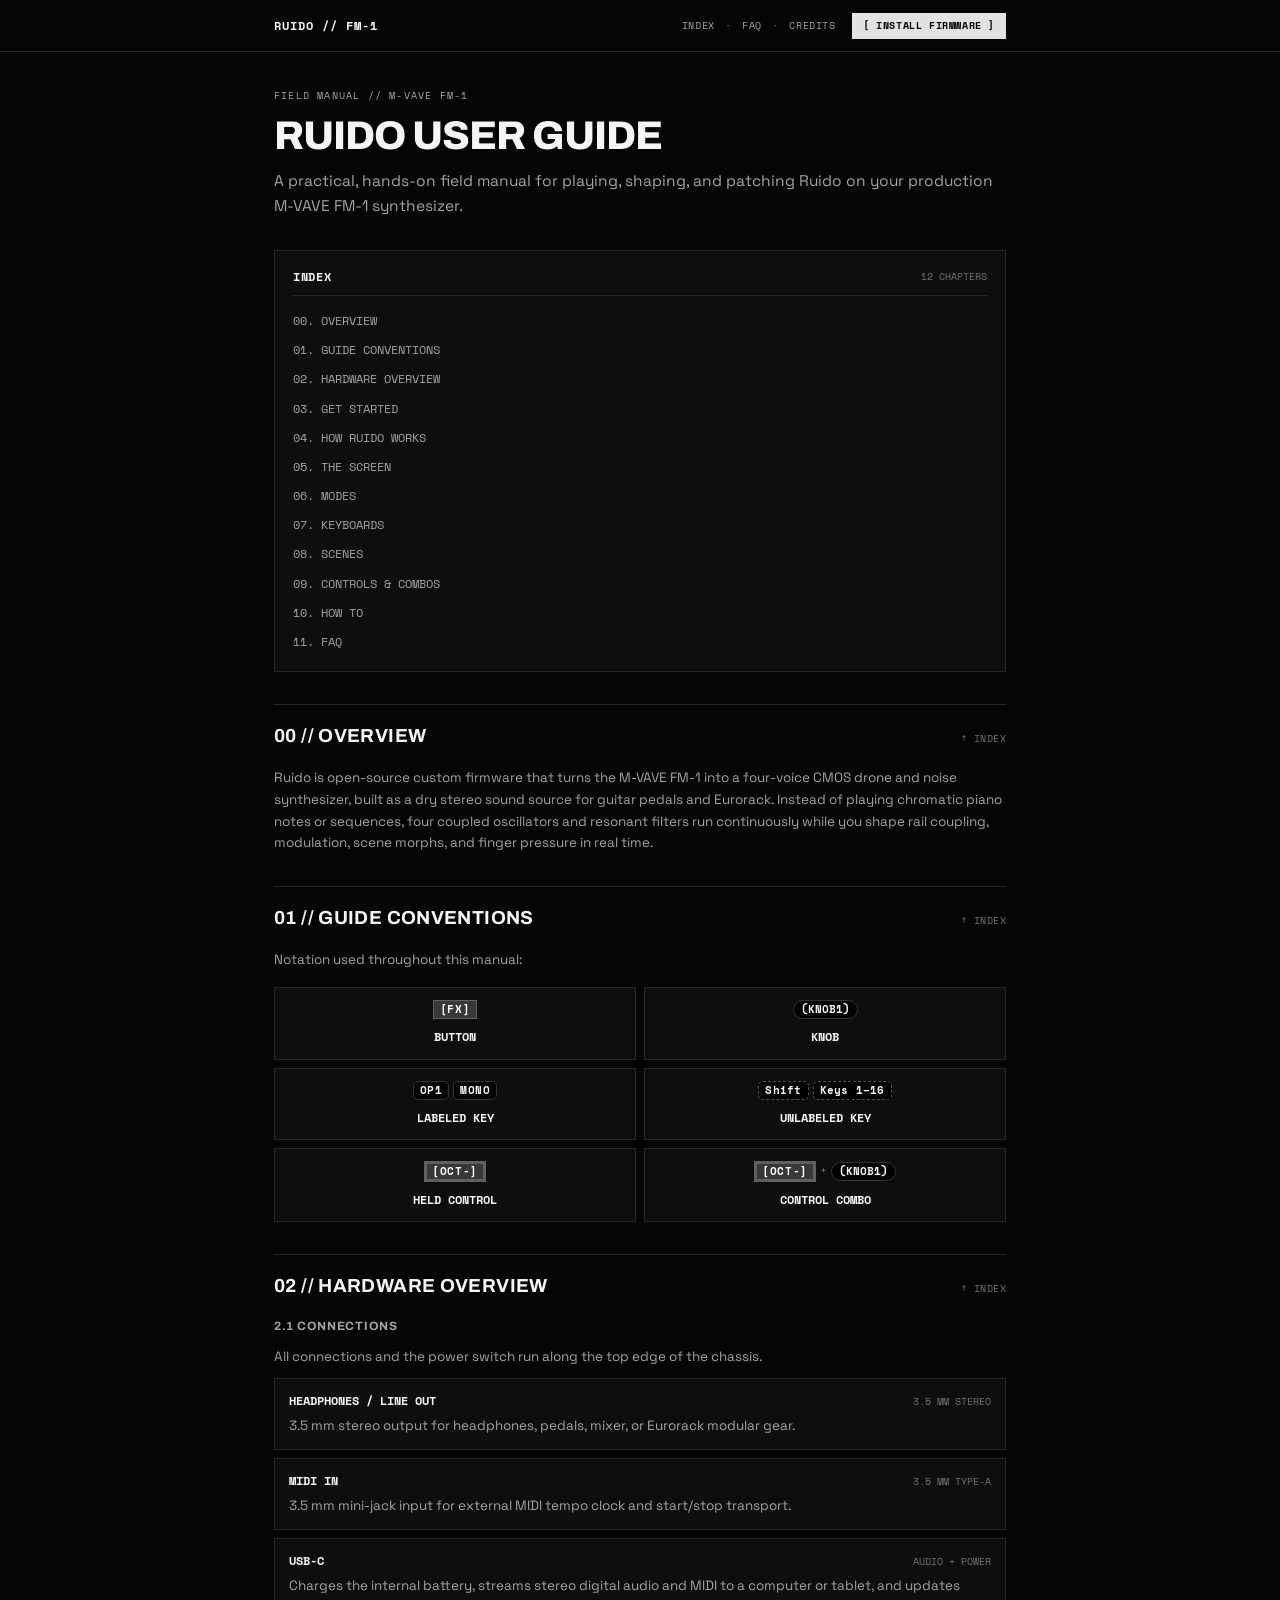
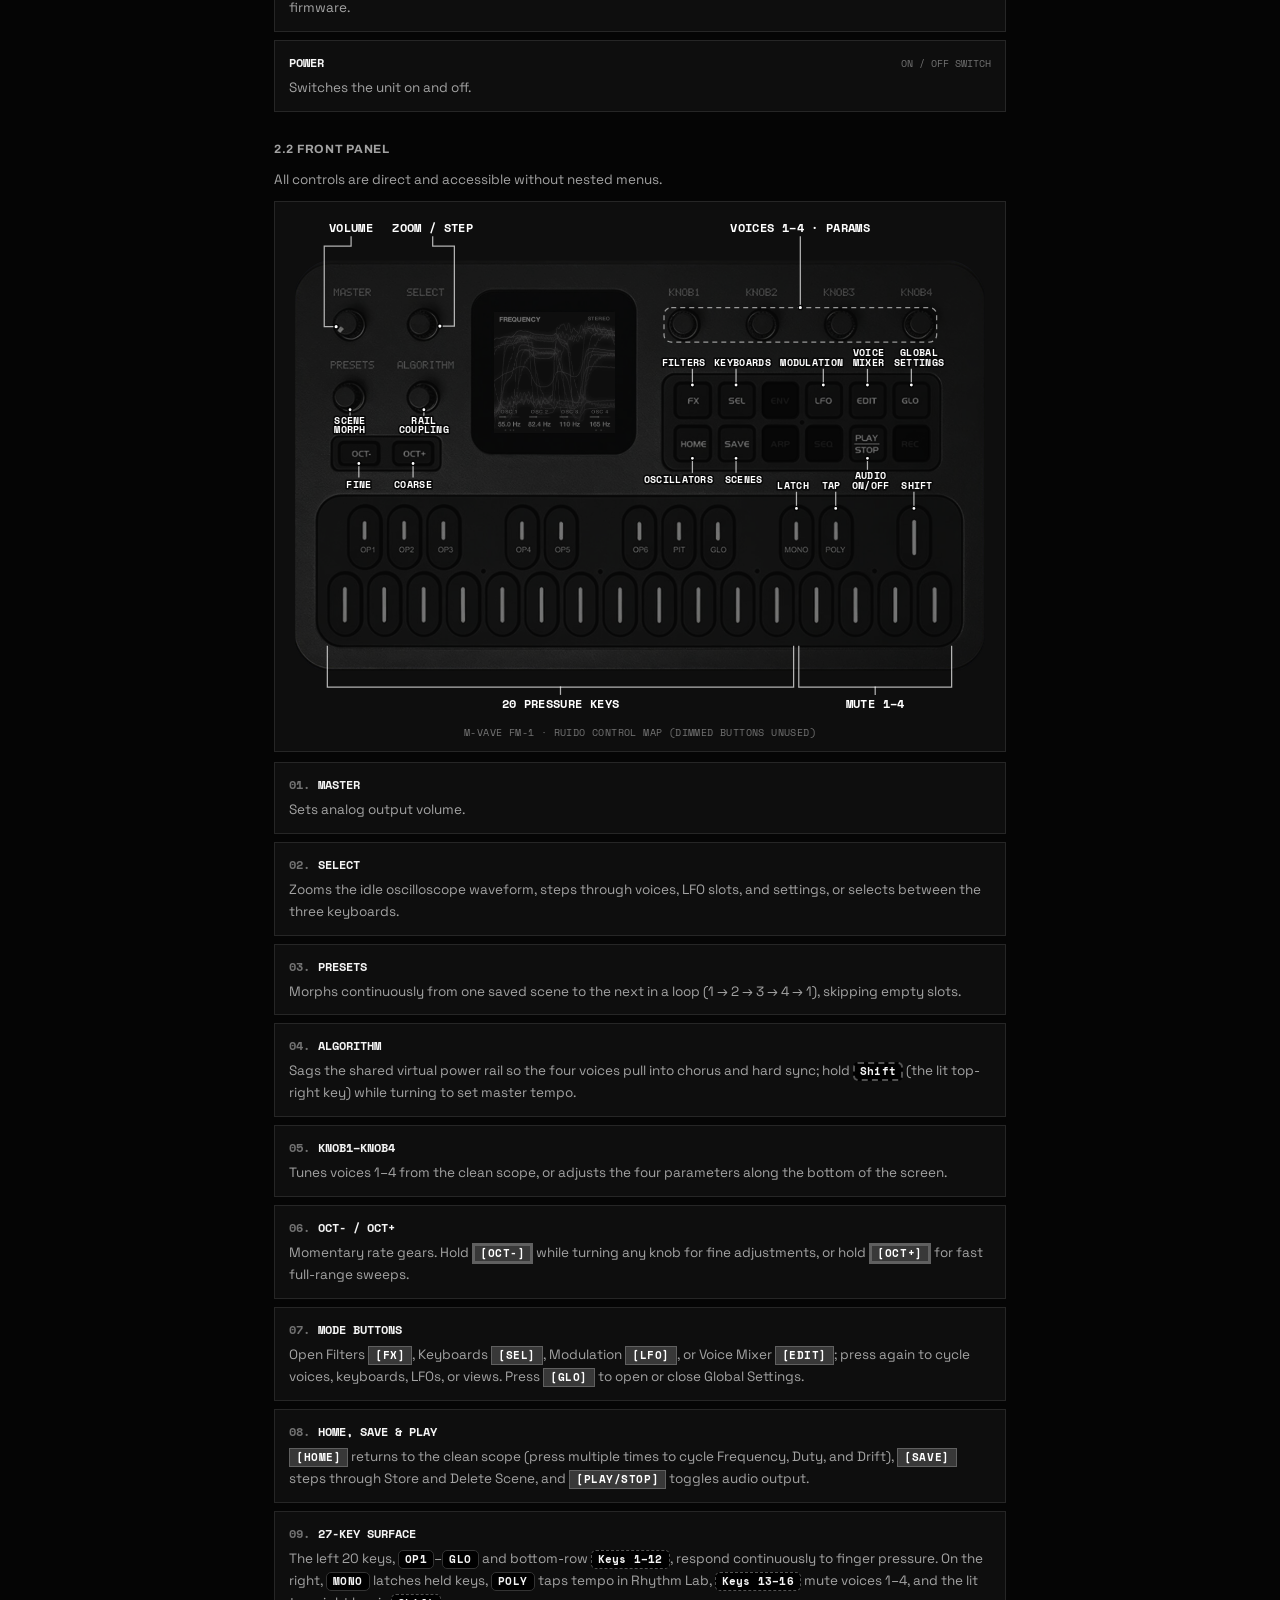
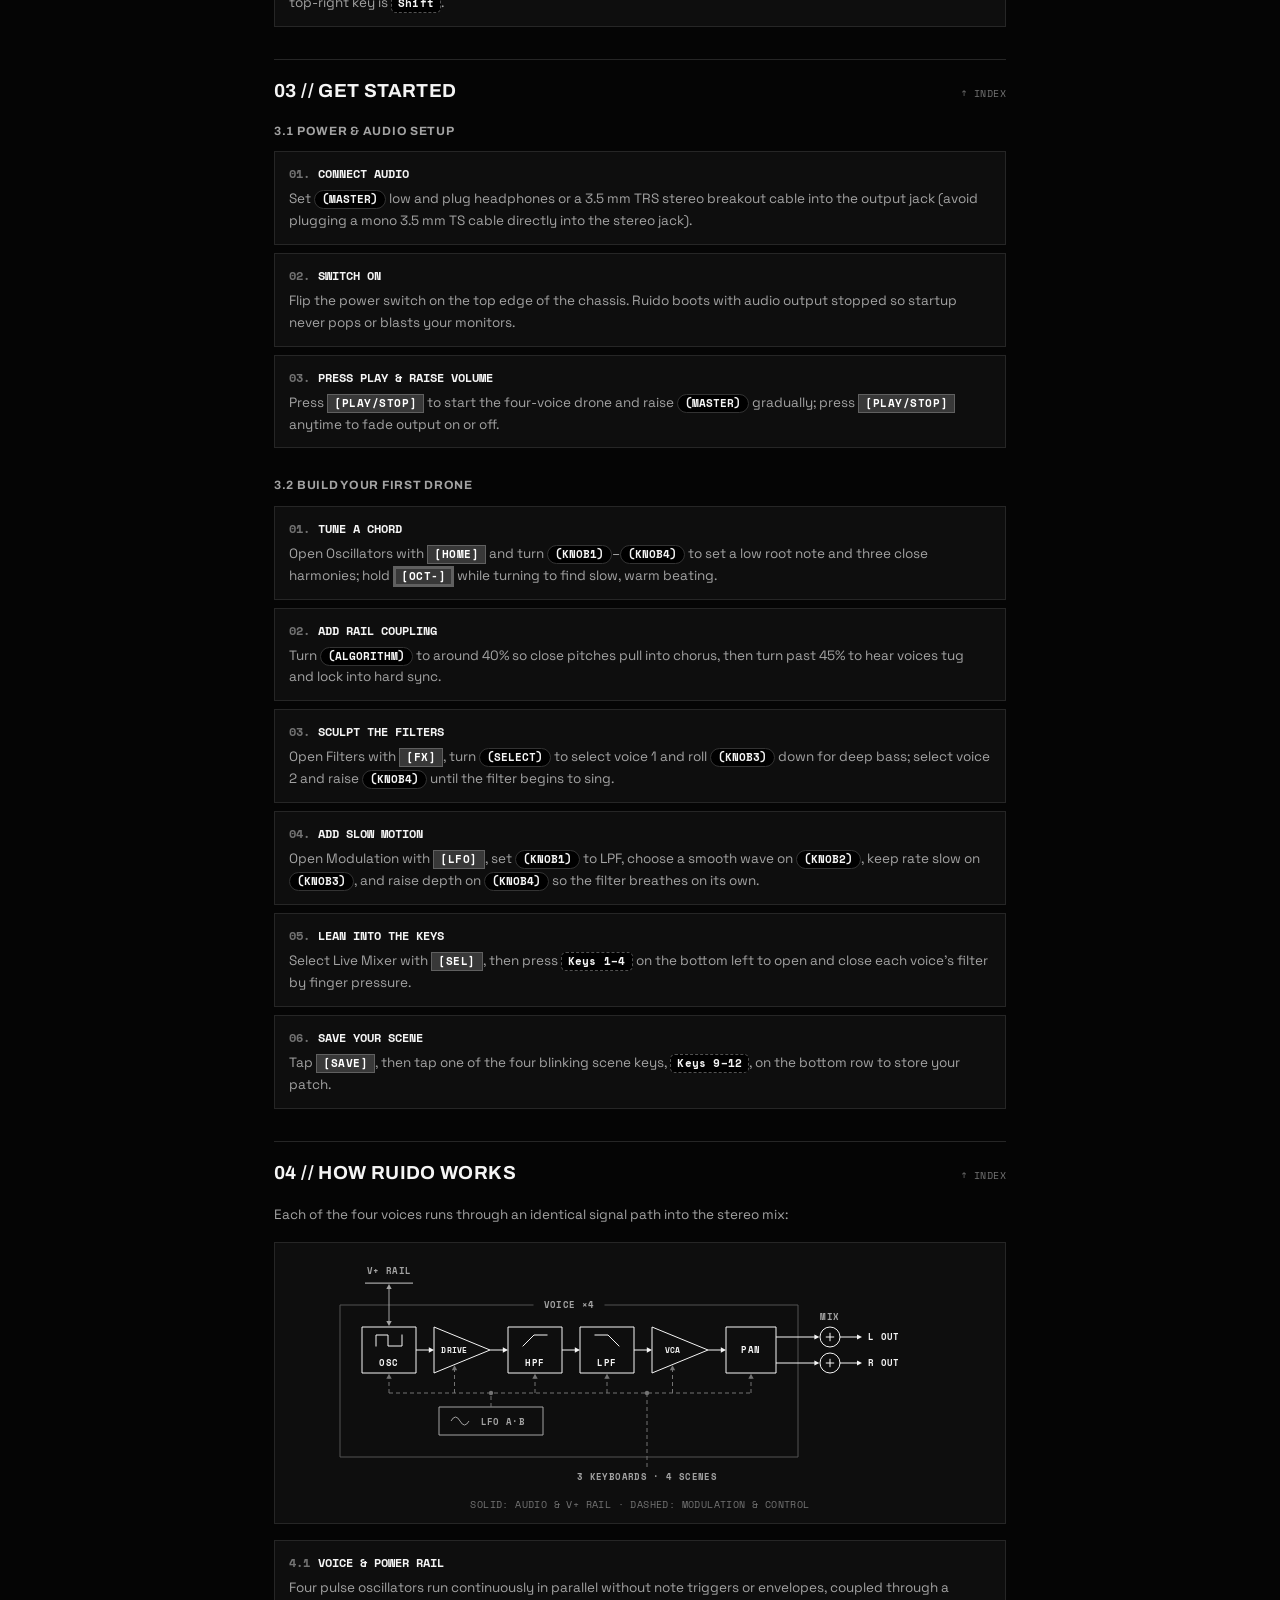
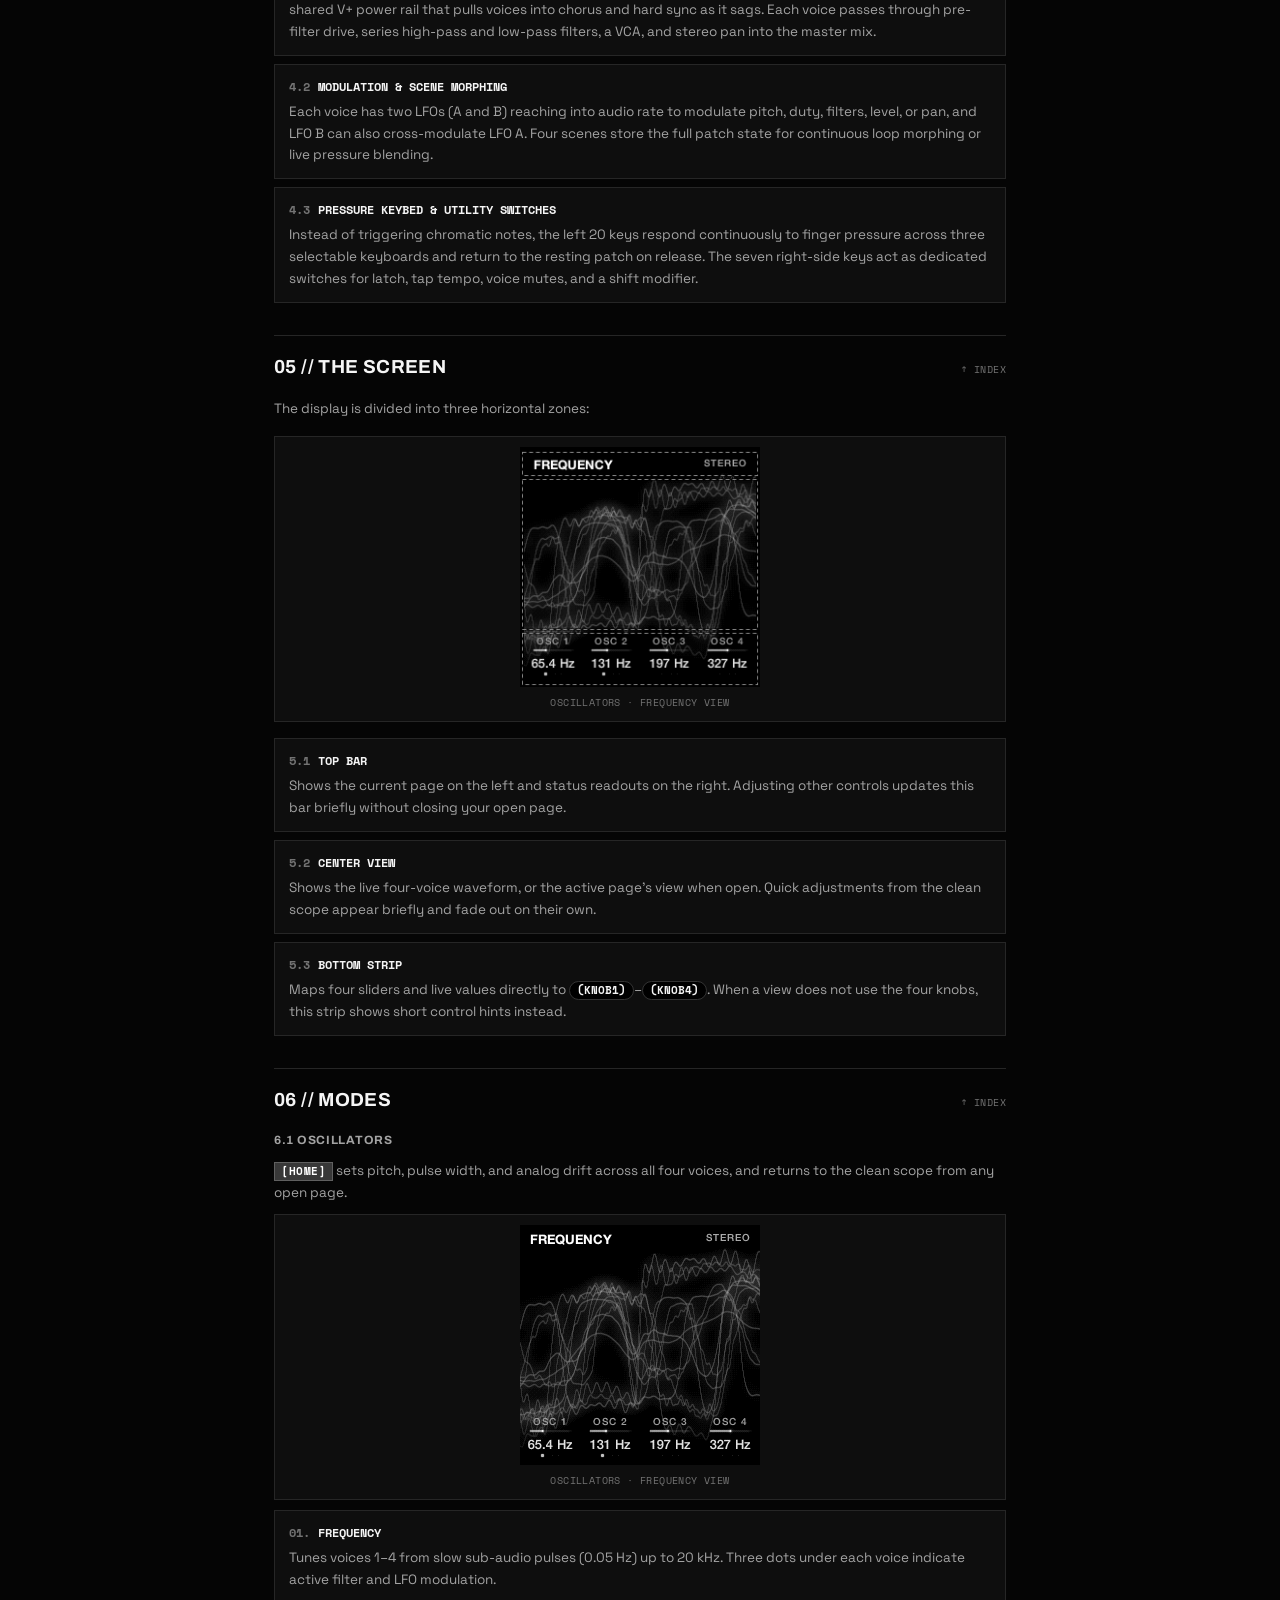
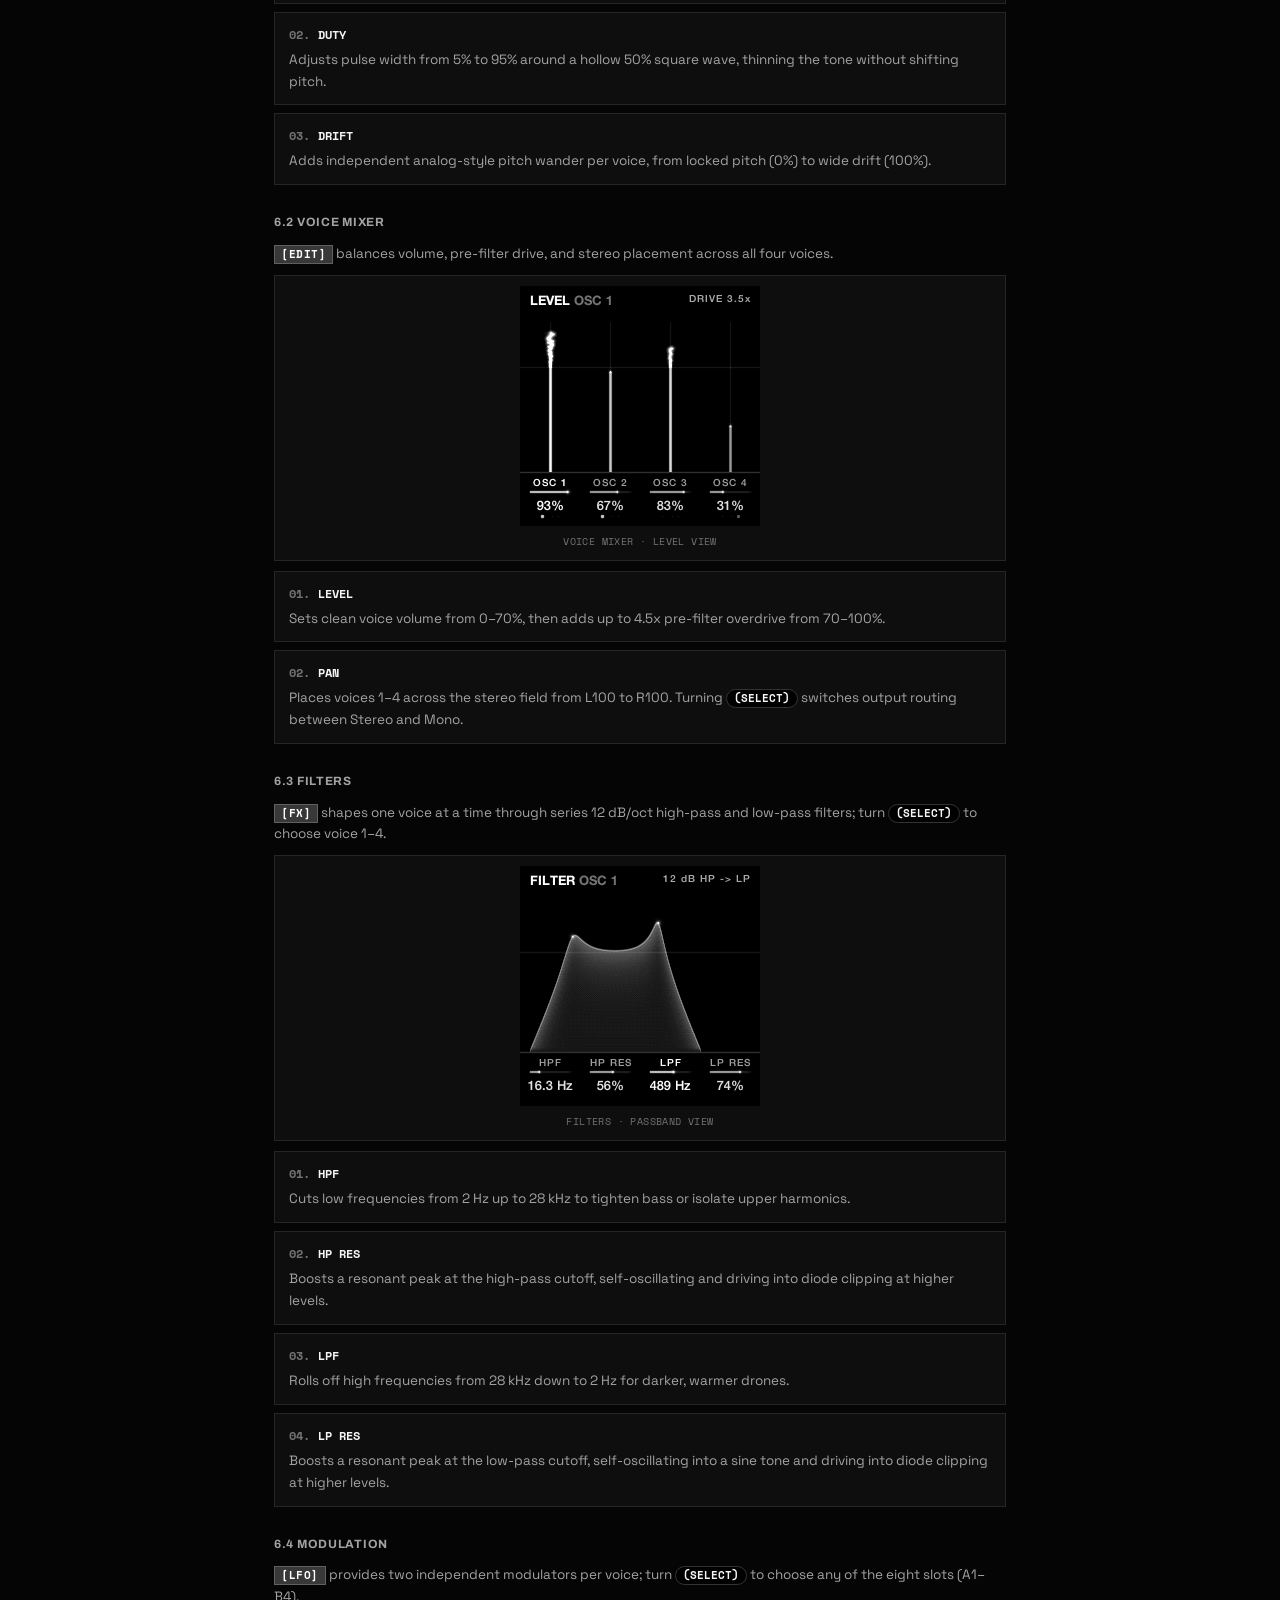
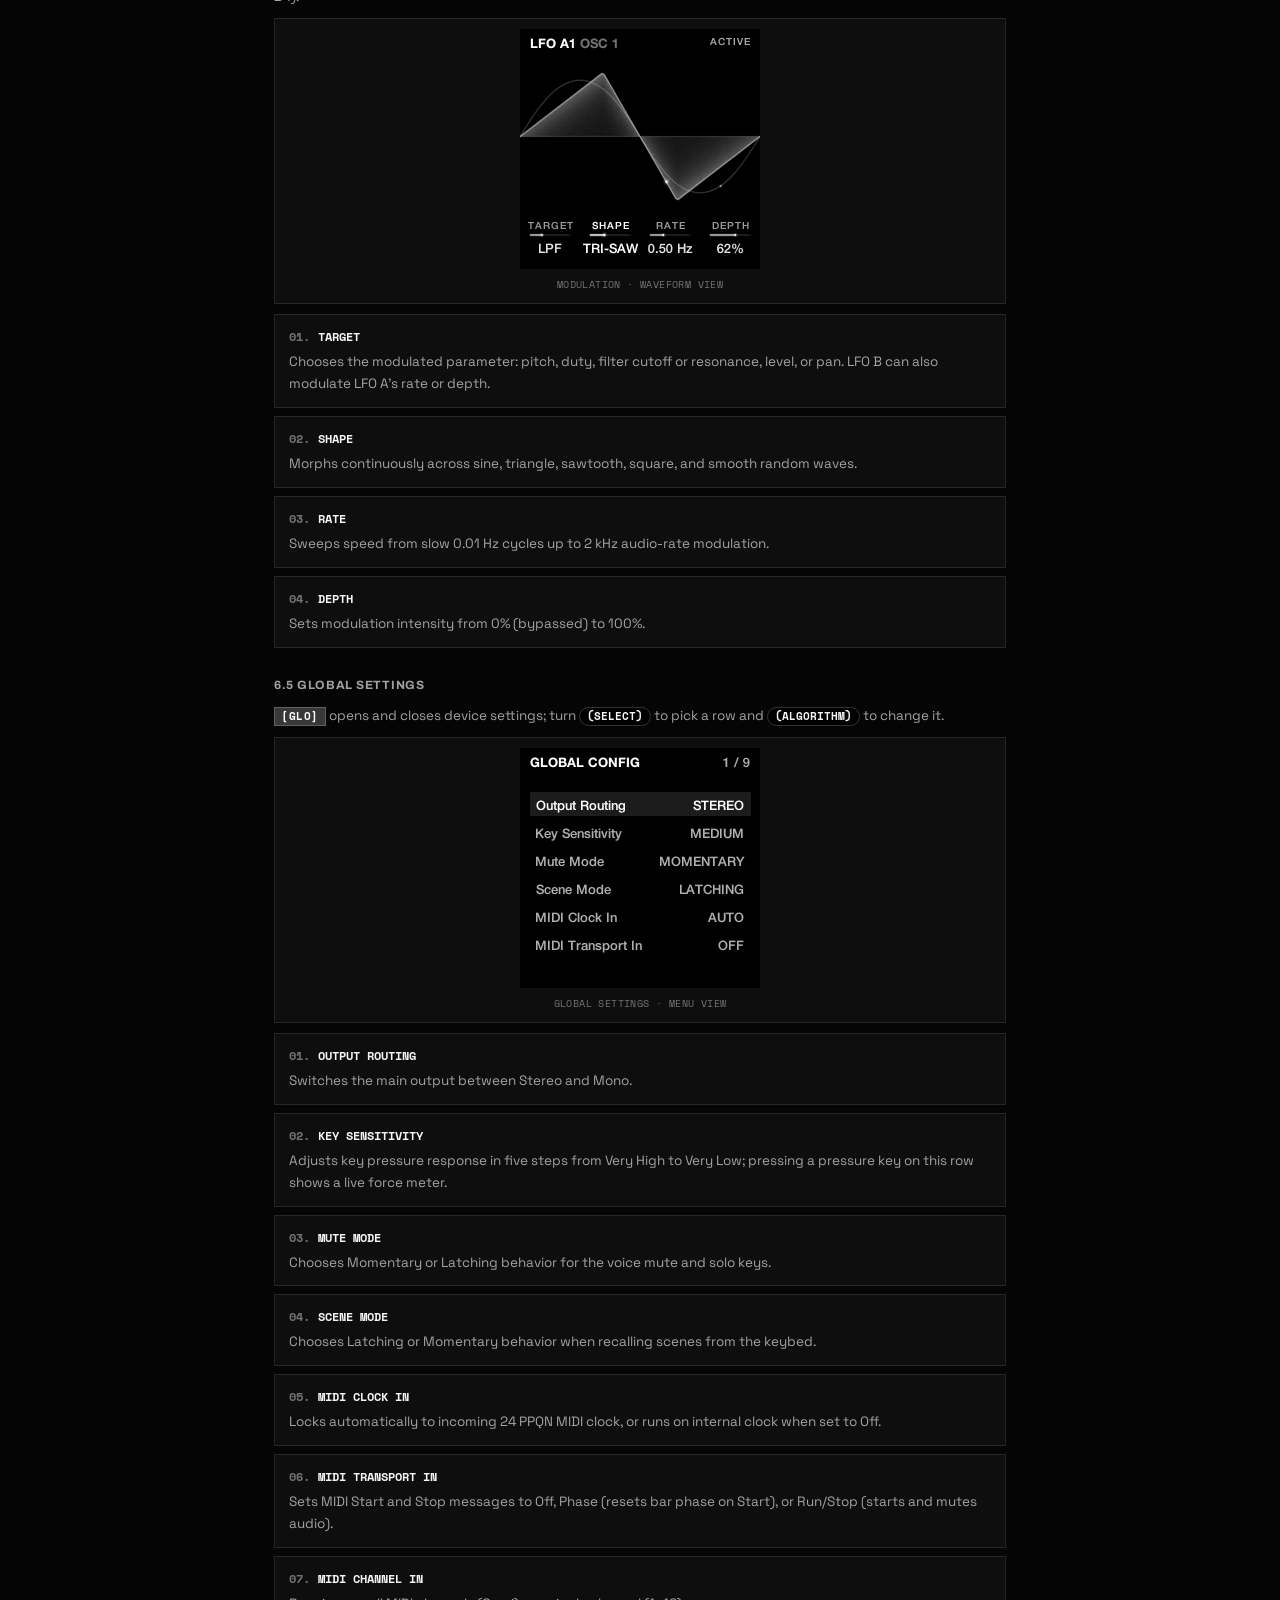
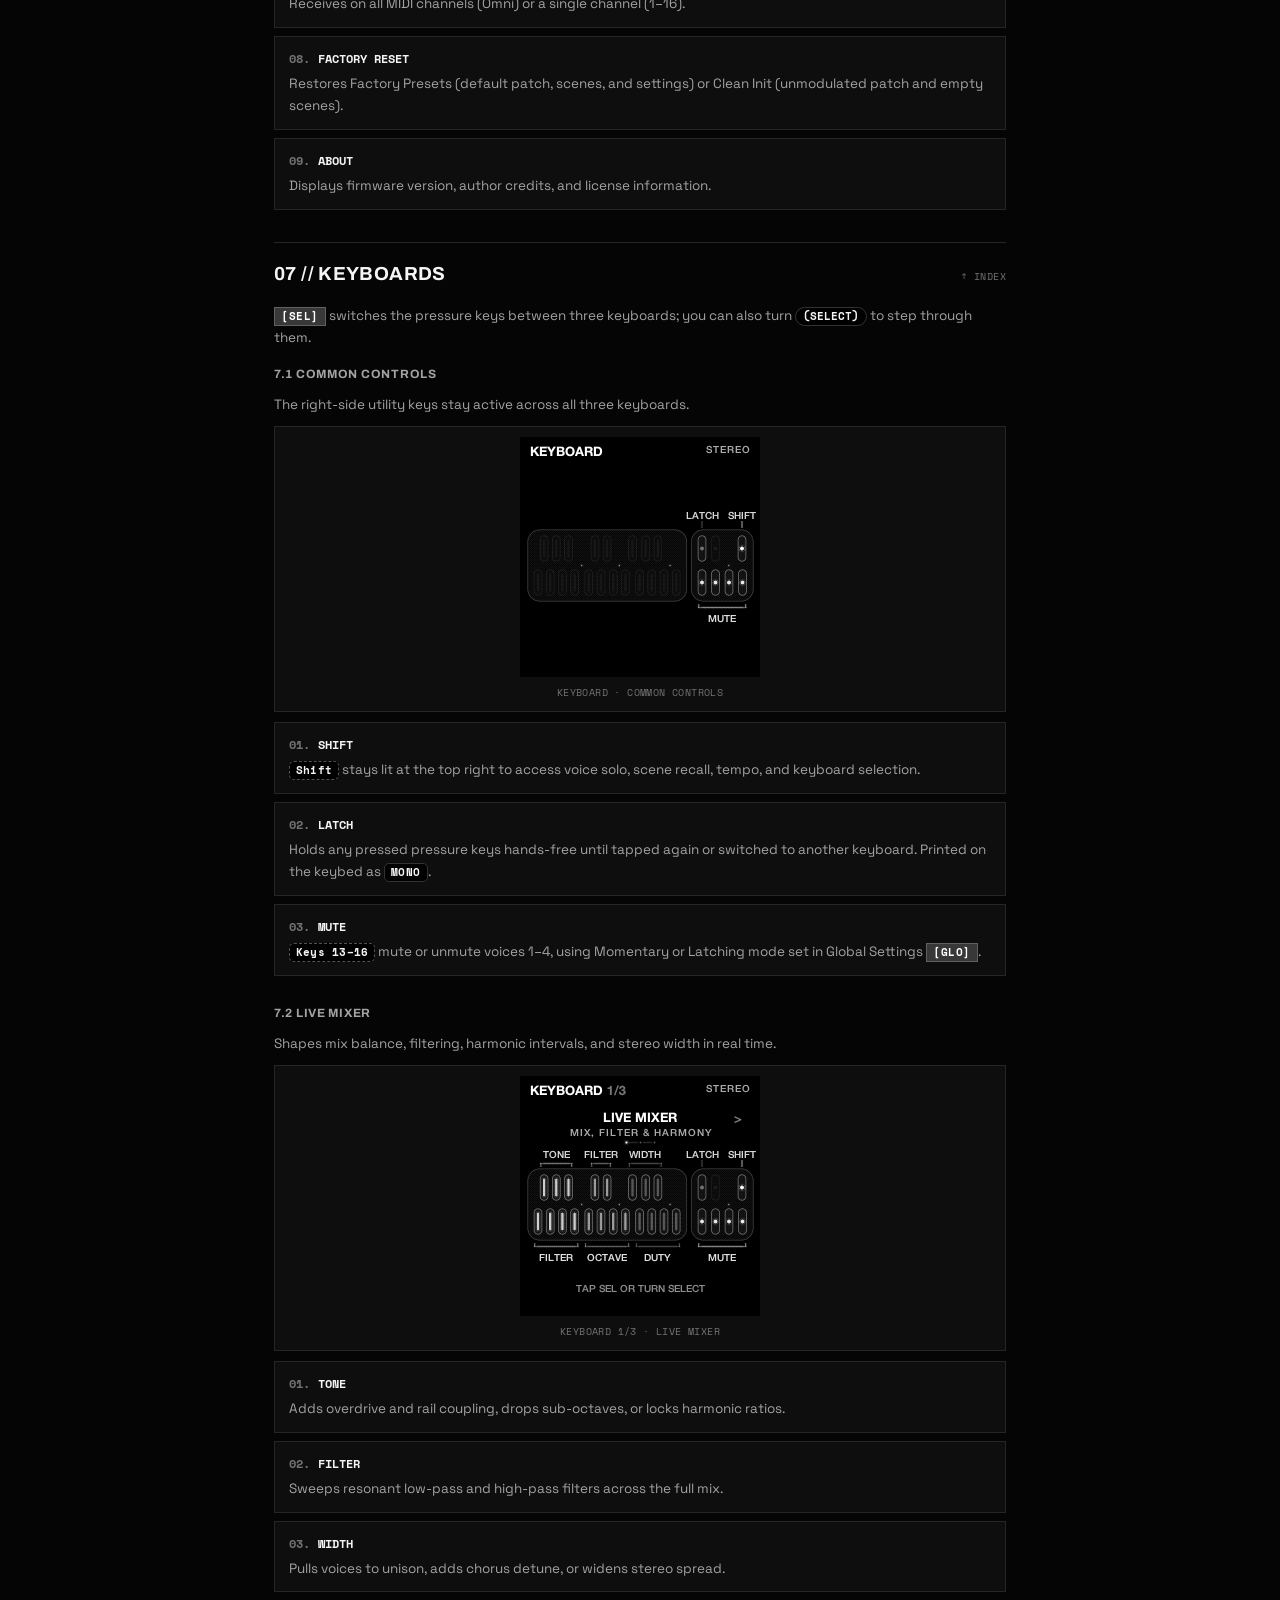
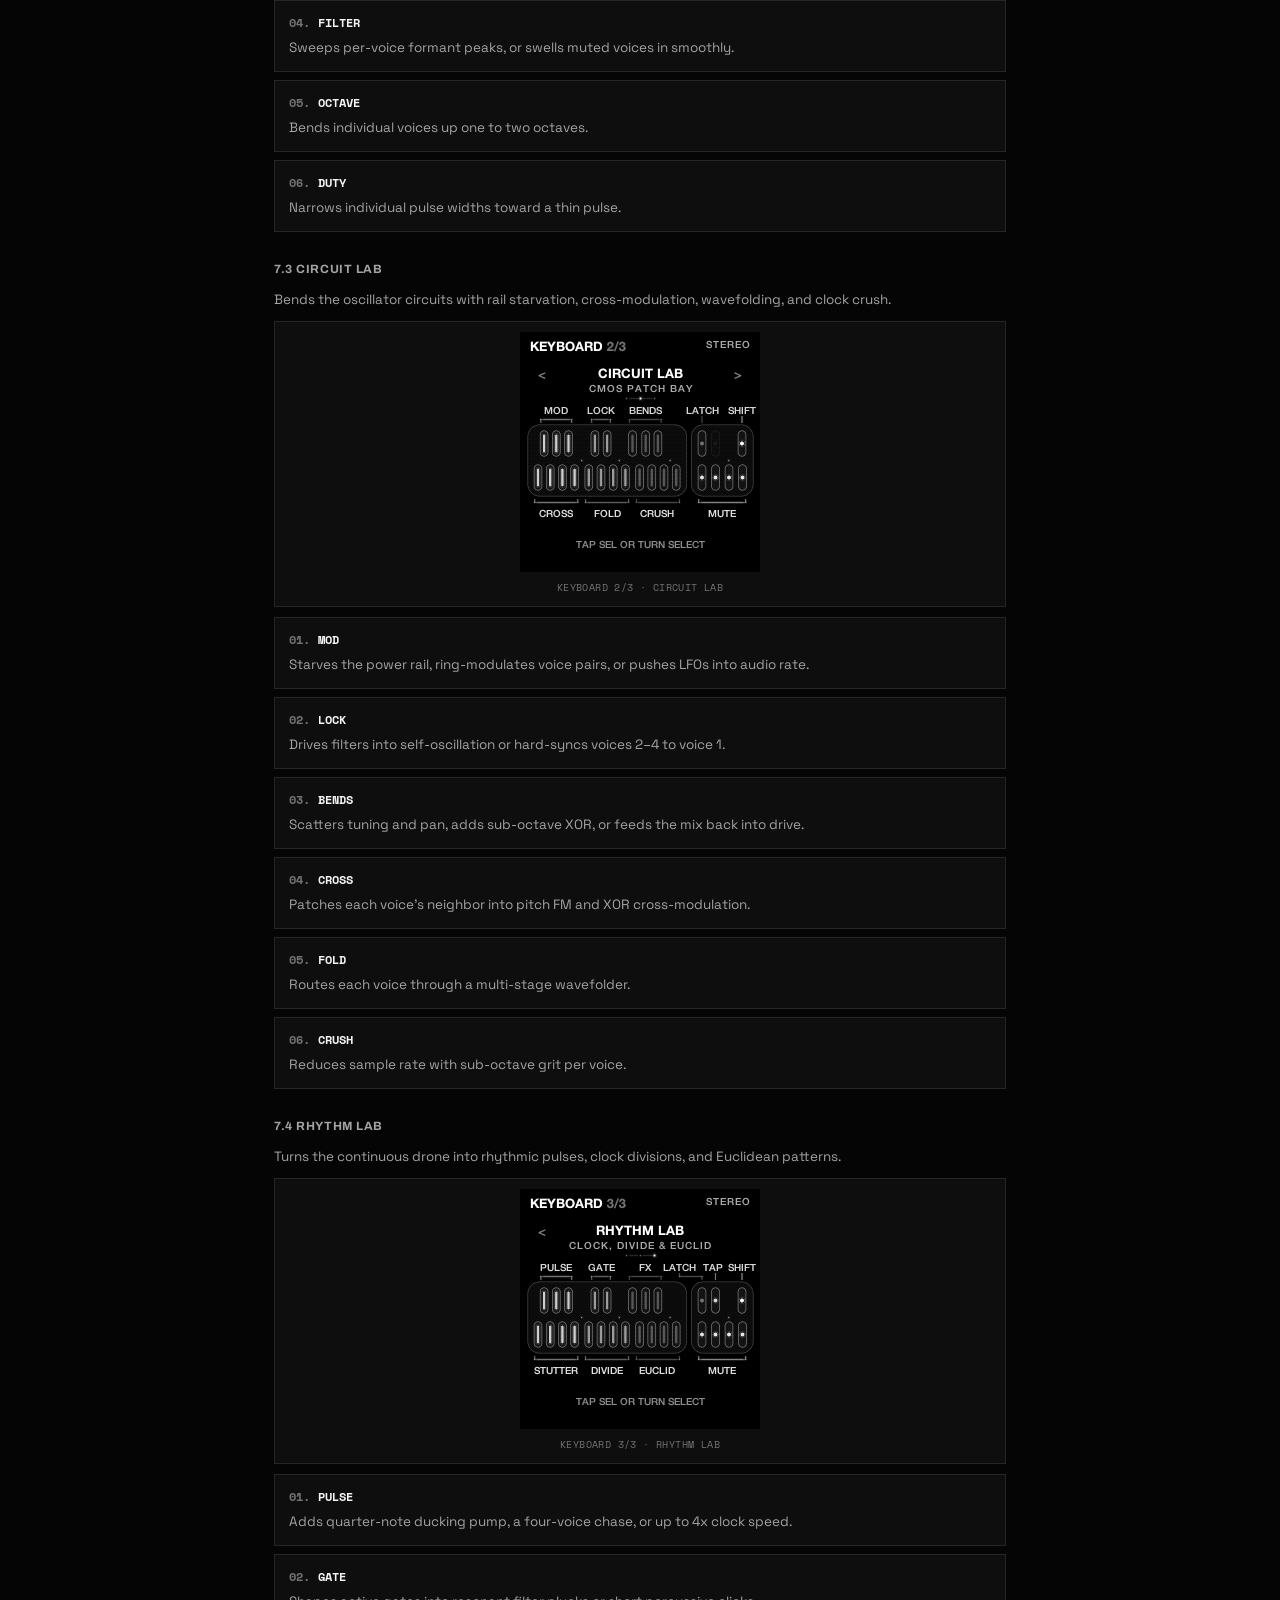
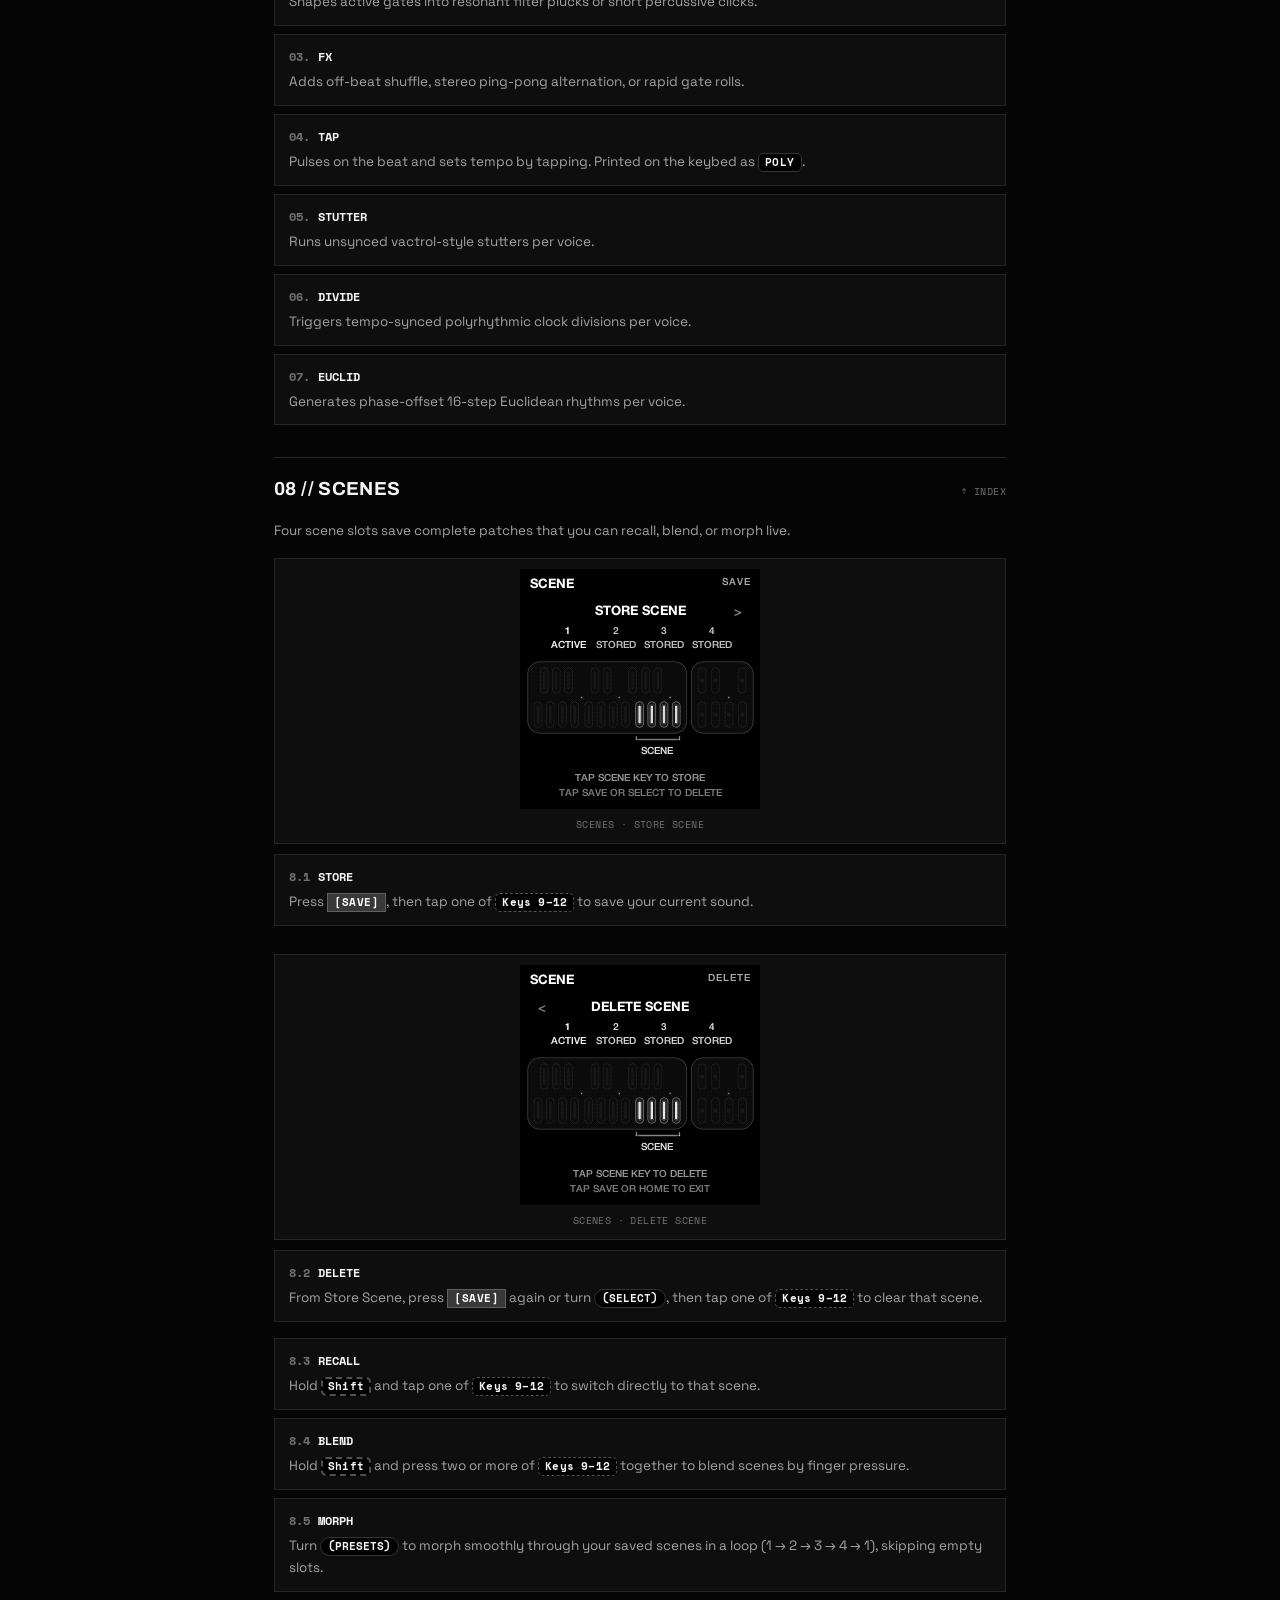
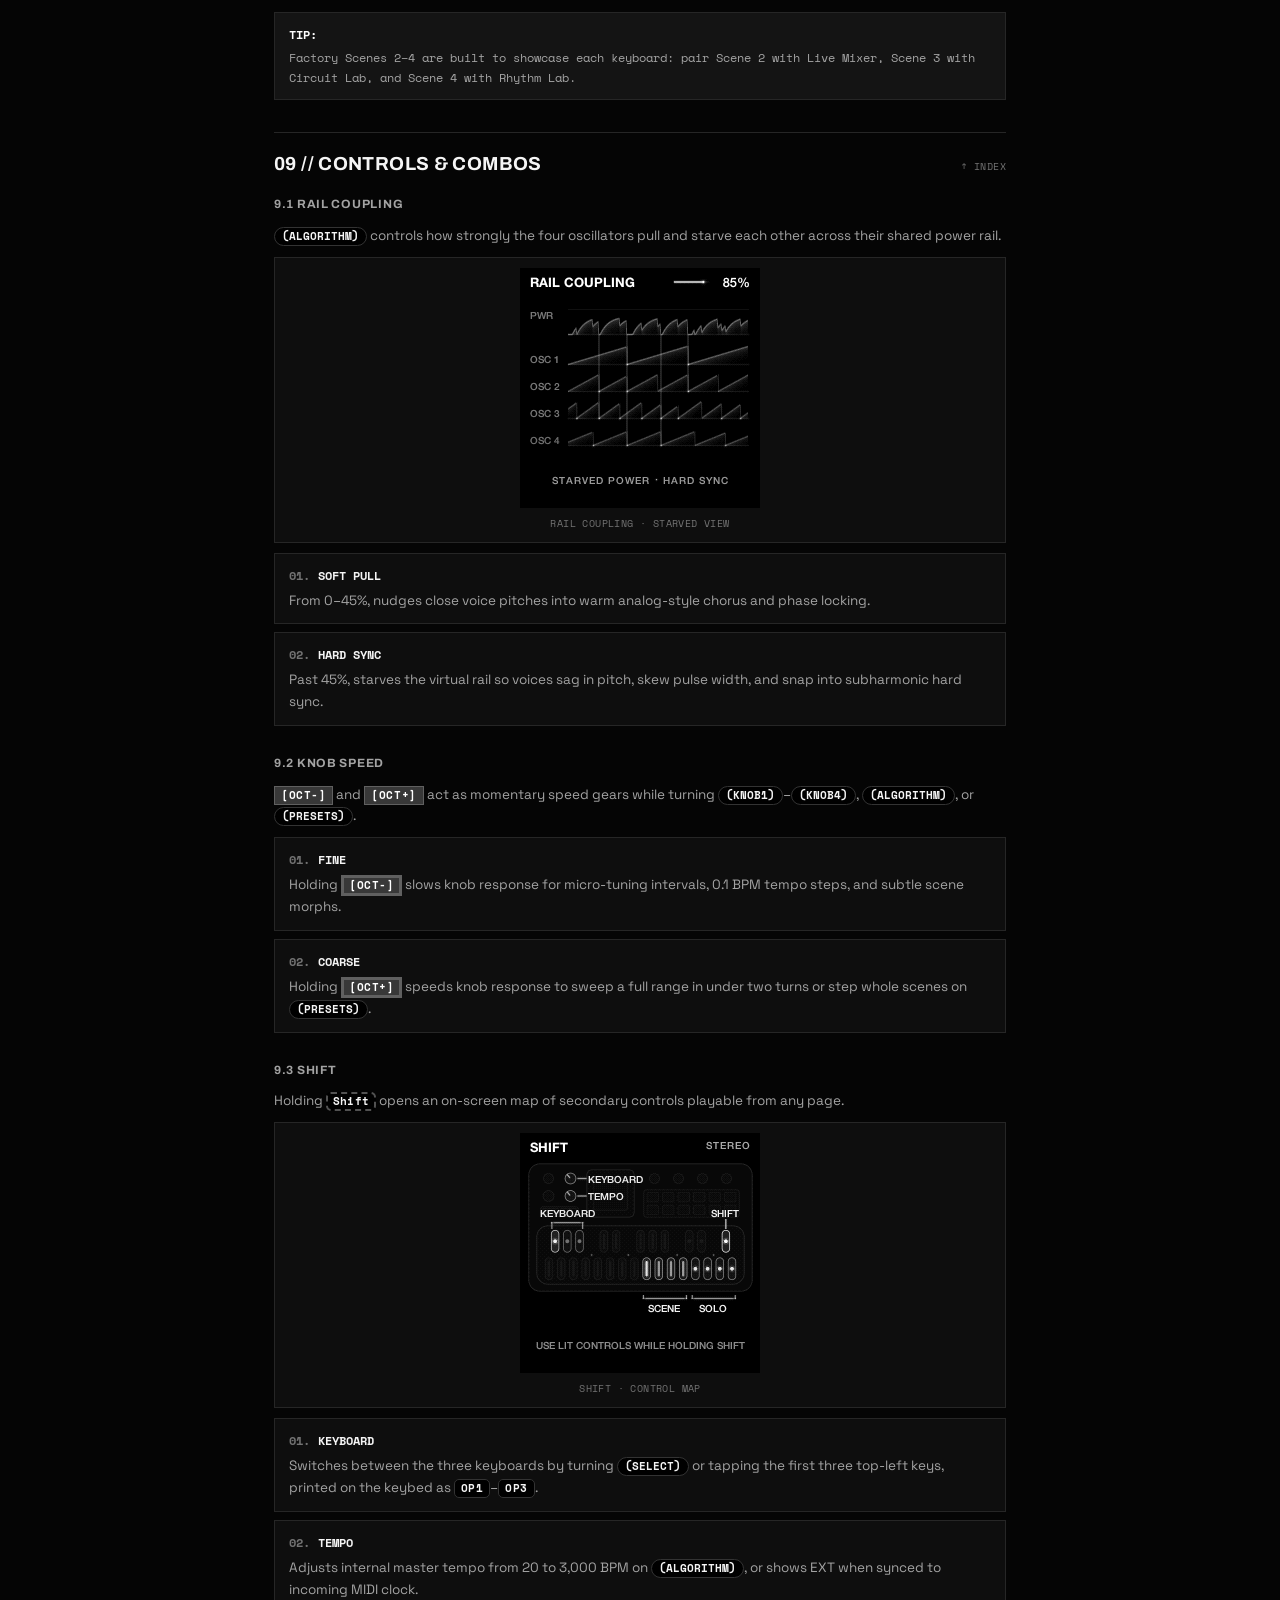
==== commit ba3fffc9: "Update Ruido v0.7.2 User Guide, 4x HUD screens, and annotated front-panel map" ====
--- a/index.html
+++ b/index.html
@@ -18,8 +18,9 @@
   <link rel="icon" type="image/svg+xml" href="assets/favicon.svg">
   <link rel="preconnect" href="https://fonts.googleapis.com">
   <link rel="preconnect" href="https://fonts.gstatic.com" crossorigin>
-  <link href="https://fonts.googleapis.com/css2?family=Archivo:wght@600;700;800&family=Space+Grotesk:wght@400;500;600;700&family=Space+Mono:ital,wght@0,400;0,700;1,400&display=swap" rel="stylesheet">
-  <link rel="stylesheet" href="styles.css?v=30">
+  <link href="https://fonts.googleapis.com/css2?family=Archivo:wght@600;700;800&family=Space+Grotesk:wght@400;500;600;700&family=Space+Mono:wght@400;700&display=swap" rel="stylesheet">
+  <link rel="preload" as="image" href="assets/images/Ruido-FM-1.png" fetchpriority="high">
+  <link rel="stylesheet" href="styles.css?v=44">
   <!-- Google tag (gtag.js) -->
   <script async src="https://www.googletagmanager.com/gtag/js?id=G-6BGZWNQCXP"></script>
   <script>
@@ -97,33 +98,93 @@
     <nav class="index-card" id="index" aria-labelledby="index-heading">
       <div class="index-header">
         <span class="index-title" id="index-heading">INDEX</span>
-        <span class="index-count">11 CHAPTERS</span>
+        <span class="index-count">12 CHAPTERS</span>
       </div>
       <ol class="index-list">
-        <li><a href="#ch-01">01. HARDWARE OVERVIEW</a></li>
-        <li><a href="#ch-02">02. POWER &amp; INSTALL</a></li>
-        <li><a href="#ch-03">03. THE SCREEN</a></li>
-        <li><a href="#ch-04">04. CONTROLS &amp; COMBOS</a></li>
-        <li><a href="#ch-05">05. GUIDE CONVENTIONS</a></li>
-        <li><a href="#ch-06">06. HOW RUIDO WORKS</a></li>
-        <li><a href="#ch-07">07. GET STARTED</a></li>
-        <li><a href="#ch-08">08. MODES</a></li>
-        <li><a href="#ch-09">09. KEYBOARDS &amp; SCENES</a></li>
+        <li><a href="#ch-00">00. OVERVIEW</a></li>
+        <li><a href="#ch-01">01. GUIDE CONVENTIONS</a></li>
+        <li><a href="#ch-02">02. HARDWARE OVERVIEW</a></li>
+        <li><a href="#ch-03">03. GET STARTED</a></li>
+        <li><a href="#ch-04">04. HOW RUIDO WORKS</a></li>
+        <li><a href="#ch-05">05. THE SCREEN</a></li>
+        <li><a href="#ch-06">06. MODES</a></li>
+        <li><a href="#ch-07">07. KEYBOARDS</a></li>
+        <li><a href="#ch-08">08. SCENES</a></li>
+        <li><a href="#ch-09">09. CONTROLS &amp; COMBOS</a></li>
         <li><a href="#ch-10">10. HOW TO</a></li>
-        <li><a href="#ch-11">11. FREQUENTLY ASKED QUESTIONS</a></li>
+        <li><a href="#ch-11">11. FAQ</a></li>
       </ol>
     </nav>
 
-    <!-- CHAPTER 01: HARDWARE OVERVIEW -->
+    <!-- CHAPTER 00: OVERVIEW -->
+    <section class="chapter" id="ch-00">
+      <div class="chapter-bar">
+        <h2 class="chapter-heading">00 // OVERVIEW</h2>
+        <a class="return-link" href="#index">↑ INDEX</a>
+      </div>
+
+      <p class="prose">
+        Ruido is open-source custom firmware that turns the M-VAVE FM-1 into a four-voice CMOS drone and noise synthesizer, built as a dry stereo sound source for guitar pedals and Eurorack. Instead of playing chromatic piano notes or sequences, four coupled oscillators and resonant filters run continuously while you shape rail coupling, modulation, scene morphs, and finger pressure in real time.
+      </p>
+    </section>
+
+    <!-- CHAPTER 01: GUIDE CONVENTIONS -->
     <section class="chapter" id="ch-01">
       <div class="chapter-bar">
-        <h2 class="chapter-heading">01 // HARDWARE OVERVIEW</h2>
+        <h2 class="chapter-heading">01 // GUIDE CONVENTIONS</h2>
         <a class="return-link" href="#index">↑ INDEX</a>
       </div>
 
-      <!-- 1.1 Connections -->
-      <div class="subsection">
-        <h3 class="subsection-heading">1.1 CONNECTIONS</h3>
+      <p class="prose">Notation used throughout this manual:</p>
+
+      <ul class="grid-two" role="list">
+        <li class="convention-cell">
+          <kbd class="keycap">[FX]</kbd>
+          <span class="convention-label">BUTTON</span>
+        </li>
+        <li class="convention-cell">
+          <kbd class="keycap-knob">(KNOB1)</kbd>
+          <span class="convention-label">KNOB</span>
+        </li>
+        <li class="convention-cell">
+          <div class="convention-pair">
+            <kbd class="keycap-key">OP1</kbd>
+            <kbd class="keycap-key">MONO</kbd>
+          </div>
+          <span class="convention-label">LABELED KEY</span>
+        </li>
+        <li class="convention-cell">
+          <div class="convention-pair">
+            <kbd class="keycap-blank">Shift</kbd>
+            <kbd class="keycap-blank">Keys 1–16</kbd>
+          </div>
+          <span class="convention-label">UNLABELED KEY</span>
+        </li>
+        <li class="convention-cell">
+          <kbd class="keycap is-held">[OCT-]</kbd>
+          <span class="convention-label">HELD CONTROL</span>
+        </li>
+        <li class="convention-cell">
+          <div class="convention-pair">
+            <kbd class="keycap is-held">[OCT-]</kbd>
+            <span class="convention-sub" aria-hidden="true">+</span>
+            <kbd class="keycap-knob">(KNOB1)</kbd>
+          </div>
+          <span class="convention-label">CONTROL COMBO</span>
+        </li>
+      </ul>
+    </section>
+
+    <!-- CHAPTER 02: HARDWARE OVERVIEW -->
+    <section class="chapter" id="ch-02">
+      <div class="chapter-bar">
+        <h2 class="chapter-heading">02 // HARDWARE OVERVIEW</h2>
+        <a class="return-link" href="#index">↑ INDEX</a>
+      </div>
+
+      <!-- 2.1 Connections -->
+      <div class="subsection">
+        <h3 class="subsection-heading">2.1 CONNECTIONS</h3>
         <p class="prose">All connections and the power switch run along the top edge of the chassis.</p>
         <ul class="stack-sm" role="list">
           <li class="card">
@@ -138,7 +199,7 @@
               <span class="card-title">MIDI IN</span>
               <span class="card-tag">3.5 MM TYPE-A</span>
             </div>
-            <p class="prose">3.5 mm mini-jack input for external tempo clock, start/stop transport, and note sync.</p>
+            <p class="prose">3.5 mm mini-jack input for external MIDI tempo clock and start/stop transport.</p>
           </li>
           <li class="card">
             <div class="card-row">
@@ -157,447 +218,833 @@
         </ul>
       </div>
 
-      <!-- 1.2 Front Panel -->
-      <div class="subsection">
-        <h3 class="subsection-heading">1.2 FRONT PANEL</h3>
-        <p class="prose">All controls are direct and accessible without nested sub-menus.</p>
+      <!-- 2.2 Front Panel -->
+      <div class="subsection">
+        <h3 class="subsection-heading">2.2 FRONT PANEL</h3>
+        <p class="prose">All controls are direct and accessible without nested menus.</p>
 
         <figure class="specimen-frame">
-          <img
-            class="hardware-img"
-            src="assets/images/Ruido-FM-1.png"
-            alt="Top-down view of the M-VAVE FM-1 synthesizer showing four left knobs, central square oscilloscope screen, four right encoders, twelve mode buttons, and 27-key surface"
-            width="1335"
-            height="794"
-            fetchpriority="high"
+          <svg
+            class="hardware-diagram"
+            xmlns="http://www.w3.org/2000/svg"
+            role="img"
+            aria-labelledby="front-panel-title"
+            viewBox="0 0 1375 978"
+            width="1375"
+            height="978"
           >
-          <figcaption class="specimen-caption">M-VAVE FM-1 PHYSICAL HARDWARE INTERFACE</figcaption>
+            <title id="front-panel-title">Annotated top-down diagram of the M-VAVE FM-1 front panel mapped to Ruido controls: Master is Volume, Select is Zoom or Step, Presets is Scene Morph, Algorithm is Rail Coupling, Knobs 1 to 4 control Voices 1 to 4 and screen parameters, OCT- and OCT+ are Fine and Coarse knob gears, FX is Filters, SEL is Keyboards, LFO is Modulation, EDIT is Voice Mixer, GLO is Global Settings, HOME is Oscillators, SAVE is Scenes, PLAY/STOP is Audio On/Off, unused buttons ENV, ARP, SEQ, and REC are dimmed, the left 20 keys are 20 Pressure Keys, MONO is Latch, POLY is Tap, the top-right key is Shift, and Keys 13 to 16 are Mute 1 to 4.</title>
+
+            <!-- Base Hardware Photo dimmed cleanly so Ruido annotations read at high contrast (1335x794 at x=20, y=94) -->
+            <image class="hw-photo" href="assets/images/Ruido-FM-1.png" x="20" y="94" width="1335" height="794" />
+
+            <!-- Extinguish Unused Hardware Buttons (ENV, ARP, SEQ, REC) -->
+            <g class="hw-dim-group" aria-hidden="true">
+              <rect class="hw-dim-key" x="924" y="330" width="68" height="68" rx="11" />
+              <rect class="hw-dim-key" x="924" y="414" width="68" height="68" rx="11" />
+              <rect class="hw-dim-key" x="1008" y="414" width="68" height="68" rx="11" />
+              <rect class="hw-dim-key" x="1179" y="414" width="68" height="68" rx="11" />
+            </g>
+
+            <!-- Ruido Control Callouts & Brackets -->
+            <g class="hw-callouts" aria-hidden="true">
+              <!-- Top Margin: MASTER (Volume) routed around silkscreen directly to left knob rim -->
+              <text class="hw-label hw-label--outer" x="128" y="38" text-anchor="middle">VOLUME</text>
+              <polyline class="hw-line" points="128,48 128,66 76,66 76,222 99,222" />
+              <circle class="hw-dot" cx="99" cy="222" r="4.25" />
+
+              <!-- Top Margin: SELECT (Zoom / Step) routed around silkscreen directly to right knob rim -->
+              <text class="hw-label hw-label--outer" x="286" y="38" text-anchor="middle">ZOOM / STEP</text>
+              <polyline class="hw-line" points="286,48 286,66 328,66 328,221 300,221" />
+              <circle class="hw-dot" cx="300" cy="221" r="4.25" />
+
+              <!-- Top Margin: KNOB1-4 enclosed directly around the 4 physical knobs, stem up empty center lane -->
+              <text class="hw-label hw-label--outer" x="998" y="38" text-anchor="middle">VOICES 1–4 · PARAMS</text>
+              <rect class="hw-zone" x="734" y="185" width="528" height="67" rx="14" />
+              <line class="hw-line" x1="998" y1="48" x2="998" y2="185" />
+              <circle class="hw-dot" cx="998" cy="185" r="4.25" />
+
+              <!-- Left Mid: PRESETS (Scene Morph) & ALGORITHM (Rail Coupling) directly to lower knob rims -->
+              <line class="hw-line" x1="126" y1="383" x2="126" y2="394" />
+              <circle class="hw-dot" cx="126" cy="383" r="4" />
+              <text class="hw-label hw-label--btn" x="126" y="410" text-anchor="middle">SCENE</text>
+              <text class="hw-label hw-label--btn" x="126" y="428" text-anchor="middle">MORPH</text>
+
+              <line class="hw-line" x1="269" y1="383" x2="269" y2="394" />
+              <circle class="hw-dot" cx="269" cy="383" r="4" />
+              <text class="hw-label hw-label--btn" x="269" y="410" text-anchor="middle">RAIL</text>
+              <text class="hw-label hw-label--btn" x="269" y="428" text-anchor="middle">COUPLING</text>
+
+              <!-- Left Lower: OCT- (Fine) & OCT+ (Coarse) directly to button bottom edges -->
+              <line class="hw-line" x1="143" y1="487" x2="143" y2="513" />
+              <circle class="hw-dot" cx="143" cy="487" r="4" />
+              <text class="hw-label hw-label--mid" x="143" y="534" text-anchor="middle">FINE</text>
+
+              <line class="hw-line" x1="248" y1="487" x2="248" y2="513" />
+              <circle class="hw-dot" cx="248" cy="487" r="4" />
+              <text class="hw-label hw-label--mid" x="248" y="534" text-anchor="middle">COARSE</text>
+
+              <!-- Above 12-Button Grid: FX, SEL, LFO, EDIT, GLO directly to button top edges -->
+              <text class="hw-label hw-label--btn" x="772" y="298" text-anchor="middle">FILTERS</text>
+              <line class="hw-line" x1="789" y1="305" x2="789" y2="335" />
+              <circle class="hw-dot" cx="789" cy="335" r="4" />
+
+              <text class="hw-label hw-label--btn" x="886" y="298" text-anchor="middle">KEYBOARDS</text>
+              <line class="hw-line" x1="873.5" y1="305" x2="873.5" y2="335" />
+              <circle class="hw-dot" cx="873.5" cy="335" r="4" />
+
+              <text class="hw-label hw-label--btn" x="1020" y="298" text-anchor="middle">MODULATION</text>
+              <line class="hw-line" x1="1042.5" y1="305" x2="1042.5" y2="335" />
+              <circle class="hw-dot" cx="1042.5" cy="335" r="4" />
+
+              <text class="hw-label hw-label--btn" x="1130" y="278" text-anchor="middle">VOICE</text>
+              <text class="hw-label hw-label--btn" x="1130" y="298" text-anchor="middle">MIXER</text>
+              <line class="hw-line" x1="1128" y1="305" x2="1128" y2="335" />
+              <circle class="hw-dot" cx="1128" cy="335" r="4" />
+
+              <text class="hw-label hw-label--btn" x="1228" y="278" text-anchor="middle">GLOBAL</text>
+              <text class="hw-label hw-label--btn" x="1228" y="298" text-anchor="middle">SETTINGS</text>
+              <line class="hw-line" x1="1213" y1="305" x2="1213" y2="335" />
+              <circle class="hw-dot" cx="1213" cy="335" r="4" />
+
+              <!-- Below 12-Button Grid: HOME (Oscillators), SAVE (Scenes), PLAY/STOP (Audio On/Off) directly to button bottom edges -->
+              <line class="hw-line" x1="789" y1="477" x2="789" y2="504" />
+              <circle class="hw-dot" cx="789" cy="477" r="4" />
+              <text class="hw-label hw-label--btn" x="762" y="525" text-anchor="middle">OSCILLATORS</text>
+
+              <line class="hw-line" x1="873.5" y1="477" x2="873.5" y2="504" />
+              <circle class="hw-dot" cx="873.5" cy="477" r="4" />
+              <text class="hw-label hw-label--btn" x="888" y="525" text-anchor="middle">SCENES</text>
+
+              <line class="hw-line" x1="1128" y1="477" x2="1128" y2="498" />
+              <circle class="hw-dot" cx="1128" cy="477" r="4" />
+              <text class="hw-label hw-label--btn" x="1134" y="517" text-anchor="middle">AUDIO</text>
+              <text class="hw-label hw-label--btn" x="1134" y="536" text-anchor="middle">ON/OFF</text>
+
+              <!-- Above Right Utility Keys: MONO (Latch), POLY (Tap), Top-Right Key (Shift) directly to keycap top bodies -->
+              <text class="hw-label hw-label--btn" x="984" y="536" text-anchor="middle">LATCH</text>
+              <line class="hw-line" x1="990.5" y1="543" x2="990.5" y2="574" />
+              <circle class="hw-dot" cx="990.5" cy="574" r="4" />
+
+              <text class="hw-label hw-label--btn" x="1058" y="536" text-anchor="middle">TAP</text>
+              <line class="hw-line" x1="1066.5" y1="543" x2="1066.5" y2="574" />
+              <circle class="hw-dot" cx="1066.5" cy="574" r="4" />
+
+              <text class="hw-label hw-label--btn" x="1224" y="536" text-anchor="middle">SHIFT</text>
+              <line class="hw-line" x1="1218" y1="543" x2="1218" y2="574" />
+              <circle class="hw-dot" cx="1218" cy="574" r="4" />
+
+              <!-- Bottom Margin: 20 Pressure Keys & Mute 1-4 Brackets directly to bottom keycap edges -->
+              <polyline class="hw-line" points="82,841 82,920 985,920 985,841" />
+              <line class="hw-line" x1="533.5" y1="920" x2="533.5" y2="934" />
+              <text class="hw-label hw-label--outer" x="533.5" y="961" text-anchor="middle">20 PRESSURE KEYS</text>
+
+              <polyline class="hw-line" points="995,841 995,920 1291,920 1291,841" />
+              <line class="hw-line" x1="1143" y1="920" x2="1143" y2="934" />
+              <text class="hw-label hw-label--outer" x="1143" y="961" text-anchor="middle">MUTE 1–4</text>
+            </g>
+          </svg>
+          <figcaption class="specimen-caption">M-VAVE FM-1 · RUIDO CONTROL MAP (DIMMED BUTTONS UNUSED)</figcaption>
         </figure>
 
         <ol class="stack-sm" role="list">
           <li class="card">
-            <span class="card-title">1 MASTER</span>
+            <span class="card-title"><span class="card-index">01.</span>MASTER</span>
             <p class="prose">Sets analog output volume.</p>
           </li>
           <li class="card">
-            <span class="card-title">2 SELECT</span>
-            <p class="prose">Scrolls menus, chooses which voice you are editing, and swaps keyboard layouts.</p>
-          </li>
-          <li class="card">
-            <span class="card-title">3 PRESETS</span>
-            <p class="prose">Blends smoothly across your four saved scenes.</p>
-          </li>
-          <li class="card">
-            <span class="card-title">4 ALGORITHM</span>
-            <p class="prose">Starves the shared power supply so the four voices pull and lock together; sets tempo in Rhythm Lab.</p>
-          </li>
-          <li class="card">
-            <span class="card-title">5 KNOB 1–4</span>
-            <p class="prose">Tunes oscillators 1–4 on Home, or adjusts the four parameters along the bottom of the screen.</p>
-          </li>
-          <li class="card">
-            <span class="card-title">6 OCT- / OCT+</span>
-            <p class="prose">Tuning gears. Hold <kbd class="keycap">[OCT-]</kbd> for slow fine tuning, or <kbd class="keycap">[OCT+]</kbd> for wide sweeps.</p>
-          </li>
-          <li class="card">
-            <span class="card-title">7 MODE BUTTONS</span>
-            <p class="prose">Jump to Filter <kbd class="keycap">[FX]</kbd>, Keyboard <kbd class="keycap">[SEL]</kbd>, Modulation <kbd class="keycap">[LFO]</kbd>, Voice Trim <kbd class="keycap">[EDIT]</kbd>, Settings <kbd class="keycap">[GLO]</kbd>, or <kbd class="keycap">[HOME]</kbd>.</p>
-          </li>
-          <li class="card">
-            <span class="card-title">8 27-KEY SURFACE (20 PRESSURE)</span>
-            <p class="prose">The left 20 keys respond continuously to finger weight; the right-side Solo, Mute, and Tap keys act as on/off switches.</p>
+            <span class="card-title"><span class="card-index">02.</span>SELECT</span>
+            <p class="prose">Zooms the idle oscilloscope waveform, steps through voices, LFO slots, and settings, or selects between the three keyboards.</p>
+          </li>
+          <li class="card">
+            <span class="card-title"><span class="card-index">03.</span>PRESETS</span>
+            <p class="prose">Morphs continuously from one saved scene to the next in a loop (1 → 2 → 3 → 4 → 1), skipping empty slots.</p>
+          </li>
+          <li class="card">
+            <span class="card-title"><span class="card-index">04.</span>ALGORITHM</span>
+            <p class="prose">Sags the shared virtual power rail so the four voices pull into chorus and hard sync; hold <kbd class="keycap-blank is-held">Shift</kbd> (the lit top-right key) while turning to set master tempo.</p>
+          </li>
+          <li class="card">
+            <span class="card-title"><span class="card-index">05.</span>KNOB1–KNOB4</span>
+            <p class="prose">Tunes voices 1–4 from the clean scope, or adjusts the four parameters along the bottom of the screen.</p>
+          </li>
+          <li class="card">
+            <span class="card-title"><span class="card-index">06.</span>OCT- / OCT+</span>
+            <p class="prose">Momentary rate gears. Hold <kbd class="keycap is-held">[OCT-]</kbd> while turning any knob for fine adjustments, or hold <kbd class="keycap is-held">[OCT+]</kbd> for fast full-range sweeps.</p>
+          </li>
+          <li class="card">
+            <span class="card-title"><span class="card-index">07.</span>MODE BUTTONS</span>
+            <p class="prose">Open Filters <kbd class="keycap">[FX]</kbd>, Keyboards <kbd class="keycap">[SEL]</kbd>, Modulation <kbd class="keycap">[LFO]</kbd>, or Voice Mixer <kbd class="keycap">[EDIT]</kbd>; press again to cycle voices, keyboards, LFOs, or views. Press <kbd class="keycap">[GLO]</kbd> to open or close Global Settings.</p>
+          </li>
+          <li class="card">
+            <span class="card-title"><span class="card-index">08.</span>HOME, SAVE &amp; PLAY</span>
+            <p class="prose"><kbd class="keycap">[HOME]</kbd> returns to the clean scope (press multiple times to cycle Frequency, Duty, and Drift), <kbd class="keycap">[SAVE]</kbd> steps through Store and Delete Scene, and <kbd class="keycap">[PLAY/STOP]</kbd> toggles audio output.</p>
+          </li>
+          <li class="card">
+            <span class="card-title"><span class="card-index">09.</span>27-KEY SURFACE</span>
+            <p class="prose">The left 20 keys, <kbd class="keycap-key">OP1</kbd>–<kbd class="keycap-key">GLO</kbd> and bottom-row <kbd class="keycap-blank">Keys 1–12</kbd>, respond continuously to finger pressure. On the right, <kbd class="keycap-key">MONO</kbd> latches held keys, <kbd class="keycap-key">POLY</kbd> taps tempo in Rhythm Lab, <kbd class="keycap-blank">Keys 13–16</kbd> mute voices 1–4, and the lit top-right key is <kbd class="keycap-blank">Shift</kbd>.</p>
           </li>
         </ol>
       </div>
     </section>
 
-    <!-- CHAPTER 02: POWER & INSTALL -->
-    <section class="chapter" id="ch-02">
+    <!-- CHAPTER 03: GET STARTED -->
+    <section class="chapter" id="ch-03">
       <div class="chapter-bar">
-        <h2 class="chapter-heading">02 // POWER &amp; INSTALL</h2>
+        <h2 class="chapter-heading">03 // GET STARTED</h2>
         <a class="return-link" href="#index">↑ INDEX</a>
       </div>
 
-      <ol class="stack-md" role="list">
+      <div class="subsection">
+        <h3 class="subsection-heading">3.1 POWER &amp; AUDIO SETUP</h3>
+        <ol class="stack-sm" role="list">
+          <li class="card">
+            <span class="card-title"><span class="card-index">01.</span>CONNECT AUDIO</span>
+            <p class="prose">Set <kbd class="keycap-knob">(MASTER)</kbd> low and plug headphones or a 3.5 mm TRS stereo breakout cable into the output jack (avoid plugging a mono 3.5 mm TS cable directly into the stereo jack).</p>
+          </li>
+          <li class="card">
+            <span class="card-title"><span class="card-index">02.</span>SWITCH ON</span>
+            <p class="prose">Flip the power switch on the top edge of the chassis. Ruido boots with audio output stopped so startup never pops or blasts your monitors.</p>
+          </li>
+          <li class="card">
+            <span class="card-title"><span class="card-index">03.</span>PRESS PLAY &amp; RAISE VOLUME</span>
+            <p class="prose">Press <kbd class="keycap">[PLAY/STOP]</kbd> to start the four-voice drone and raise <kbd class="keycap-knob">(MASTER)</kbd> gradually; press <kbd class="keycap">[PLAY/STOP]</kbd> anytime to fade output on or off.</p>
+          </li>
+        </ol>
+      </div>
+
+      <div class="subsection">
+        <h3 class="subsection-heading">3.2 BUILD YOUR FIRST DRONE</h3>
+        <ol class="stack-sm" role="list">
+          <li class="card">
+            <span class="card-title"><span class="card-index">01.</span>TUNE A CHORD</span>
+            <p class="prose">Open Oscillators with <kbd class="keycap">[HOME]</kbd> and turn <kbd class="keycap-knob">(KNOB1)</kbd>–<kbd class="keycap-knob">(KNOB4)</kbd> to set a low root note and three close harmonies; hold <kbd class="keycap is-held">[OCT-]</kbd> while turning to find slow, warm beating.</p>
+          </li>
+          <li class="card">
+            <span class="card-title"><span class="card-index">02.</span>ADD RAIL COUPLING</span>
+            <p class="prose">Turn <kbd class="keycap-knob">(ALGORITHM)</kbd> to around 40% so close pitches pull into chorus, then turn past 45% to hear voices tug and lock into hard sync.</p>
+          </li>
+          <li class="card">
+            <span class="card-title"><span class="card-index">03.</span>SCULPT THE FILTERS</span>
+            <p class="prose">Open Filters with <kbd class="keycap">[FX]</kbd>, turn <kbd class="keycap-knob">(SELECT)</kbd> to select voice 1 and roll <kbd class="keycap-knob">(KNOB3)</kbd> down for deep bass; select voice 2 and raise <kbd class="keycap-knob">(KNOB4)</kbd> until the filter begins to sing.</p>
+          </li>
+          <li class="card">
+            <span class="card-title"><span class="card-index">04.</span>ADD SLOW MOTION</span>
+            <p class="prose">Open Modulation with <kbd class="keycap">[LFO]</kbd>, set <kbd class="keycap-knob">(KNOB1)</kbd> to LPF, choose a smooth wave on <kbd class="keycap-knob">(KNOB2)</kbd>, keep rate slow on <kbd class="keycap-knob">(KNOB3)</kbd>, and raise depth on <kbd class="keycap-knob">(KNOB4)</kbd> so the filter breathes on its own.</p>
+          </li>
+          <li class="card">
+            <span class="card-title"><span class="card-index">05.</span>LEAN INTO THE KEYS</span>
+            <p class="prose">Select Live Mixer with <kbd class="keycap">[SEL]</kbd>, then press <kbd class="keycap-blank">Keys 1–4</kbd> on the bottom left to open and close each voice&#39;s filter by finger pressure.</p>
+          </li>
+          <li class="card">
+            <span class="card-title"><span class="card-index">06.</span>SAVE YOUR SCENE</span>
+            <p class="prose">Tap <kbd class="keycap">[SAVE]</kbd>, then tap one of the four blinking scene keys, <kbd class="keycap-blank">Keys 9–12</kbd>, on the bottom row to store your patch.</p>
+          </li>
+        </ol>
+      </div>
+    </section>
+
+    <!-- CHAPTER 04: HOW RUIDO WORKS -->
+    <section class="chapter" id="ch-04">
+      <div class="chapter-bar">
+        <h2 class="chapter-heading">04 // HOW RUIDO WORKS</h2>
+        <a class="return-link" href="#index">↑ INDEX</a>
+      </div>
+
+      <p class="prose">
+        Each of the four voices runs through an identical signal path into the stereo mix:
+      </p>
+
+      <figure class="specimen-frame">
+        <svg class="signal-schematic" xmlns="http://www.w3.org/2000/svg" role="img" aria-labelledby="signal-flow-title" viewBox="0 0 644 228"><title id="signal-flow-title">Ruido synthesizer signal flow: inside each of the four voices, a pulse oscillator coupled to a shared top V+ power rail passes through a pre-filter drive gain stage, series high-pass and low-pass filters, VCA gain stage, and stereo pan splitter into left and right summing buses and stereo outputs, modulated from below by per-voice dual LFOs, three keyboards, and four morphing scenes.</title><polyline points="287.00,46.00 480.00,46.00 480.00,198.00 22.00,198.00 22.00,46.00 215.00,46.00" fill="none" stroke="var(--border-active)" stroke-width="1px" stroke-linejoin="miter" stroke-linecap="square" vector-effect="non-scaling-stroke" /><text aria-hidden="true" x="251.00" y="49.20" fill="var(--dim)" font-family="Space Mono, Menlo, monospace" font-size="9.0" font-weight="700" letter-spacing="0.04em" text-anchor="middle">VOICE ×4</text><rect x="44.00" y="68.00" width="54.00" height="46.00" fill="var(--panel)" stroke="var(--fg)" stroke-width="1px" vector-effect="non-scaling-stroke" /><polyline points="58.00,87.00 58.00,76.00 70.00,76.00 70.00,87.00 84.00,87.00 84.00,76.00" fill="none" stroke="var(--fg)" stroke-width="1px" stroke-linejoin="miter" stroke-linecap="square" vector-effect="non-scaling-stroke" /><text aria-hidden="true" x="71.00" y="107.00" fill="var(--fg)" font-family="Space Mono, Menlo, monospace" font-size="8.5" font-weight="700" letter-spacing="0.04em" text-anchor="middle">OSC</text><line x1="98.00" y1="91.00" x2="111.30" y2="91.00" vector-effect="non-scaling-stroke" stroke="var(--fg)" stroke-width="1px" /><polygon points="116.00,91.00 110.80,88.30 110.80,93.70" fill="var(--fg)" /><polygon points="116.00,68.00 172.00,91.00 116.00,114.00" fill="var(--panel)" stroke="var(--fg)" stroke-width="1px" stroke-linejoin="miter" vector-effect="non-scaling-stroke" /><text aria-hidden="true" x="136.50" y="94.00" fill="var(--fg)" font-family="Space Mono, Menlo, monospace" font-size="8.3" font-weight="700" letter-spacing="0.03em" text-anchor="middle">DRIVE</text><line x1="172.00" y1="91.00" x2="185.30" y2="91.00" vector-effect="non-scaling-stroke" stroke="var(--fg)" stroke-width="1px" /><polygon points="190.00,91.00 184.80,88.30 184.80,93.70" fill="var(--fg)" /><rect x="190.00" y="68.00" width="54.00" height="46.00" fill="var(--panel)" stroke="var(--fg)" stroke-width="1px" vector-effect="non-scaling-stroke" /><polyline points="205.00,87.00 216.00,76.00 229.00,76.00" fill="none" stroke="var(--fg)" stroke-width="1px" stroke-linejoin="miter" stroke-linecap="square" vector-effect="non-scaling-stroke" /><text aria-hidden="true" x="217.00" y="107.00" fill="var(--fg)" font-family="Space Mono, Menlo, monospace" font-size="8.5" font-weight="700" letter-spacing="0.04em" text-anchor="middle">HPF</text><line x1="244.00" y1="91.00" x2="257.30" y2="91.00" vector-effect="non-scaling-stroke" stroke="var(--fg)" stroke-width="1px" /><polygon points="262.00,91.00 256.80,88.30 256.80,93.70" fill="var(--fg)" /><rect x="262.00" y="68.00" width="54.00" height="46.00" fill="var(--panel)" stroke="var(--fg)" stroke-width="1px" vector-effect="non-scaling-stroke" /><polyline points="277.00,76.00 290.00,76.00 301.00,87.00" fill="none" stroke="var(--fg)" stroke-width="1px" stroke-linejoin="miter" stroke-linecap="square" vector-effect="non-scaling-stroke" /><text aria-hidden="true" x="289.00" y="107.00" fill="var(--fg)" font-family="Space Mono, Menlo, monospace" font-size="8.5" font-weight="700" letter-spacing="0.04em" text-anchor="middle">LPF</text><line x1="316.00" y1="91.00" x2="329.30" y2="91.00" vector-effect="non-scaling-stroke" stroke="var(--fg)" stroke-width="1px" /><polygon points="334.00,91.00 328.80,88.30 328.80,93.70" fill="var(--fg)" /><polygon points="334.00,68.00 390.00,91.00 334.00,114.00" fill="var(--panel)" stroke="var(--fg)" stroke-width="1px" stroke-linejoin="miter" vector-effect="non-scaling-stroke" /><text aria-hidden="true" x="354.50" y="94.00" fill="var(--fg)" font-family="Space Mono, Menlo, monospace" font-size="8.3" font-weight="700" letter-spacing="0.03em" text-anchor="middle">VCA</text><line x1="390.00" y1="91.00" x2="403.30" y2="91.00" vector-effect="non-scaling-stroke" stroke="var(--fg)" stroke-width="1px" /><polygon points="408.00,91.00 402.80,88.30 402.80,93.70" fill="var(--fg)" /><rect x="408.00" y="68.00" width="50.00" height="46.00" fill="var(--panel)" stroke="var(--fg)" stroke-width="1px" vector-effect="non-scaling-stroke" /><text aria-hidden="true" x="433.00" y="94.00" fill="var(--fg)" font-family="Space Mono, Menlo, monospace" font-size="8.5" font-weight="700" letter-spacing="0.04em" text-anchor="middle">PAN</text><line x1="47.00" y1="24.00" x2="95.00" y2="24.00" vector-effect="non-scaling-stroke" stroke="var(--dim)" stroke-width="1.25px" /><text aria-hidden="true" x="71.00" y="15.00" fill="var(--dim)" font-family="Space Mono, Menlo, monospace" font-size="9.0" font-weight="700" letter-spacing="0.04em" text-anchor="middle">V+ RAIL</text><line x1="71.00" y1="29.50" x2="71.00" y2="62.50" vector-effect="non-scaling-stroke" stroke="var(--dim)" stroke-width="1px" /><polygon points="71.00,25.00 68.30,30.00 73.70,30.00" fill="var(--dim)" /><polygon points="71.00,67.00 68.30,62.00 73.70,62.00" fill="var(--dim)" /><line x1="458.00" y1="78.00" x2="496.90" y2="78.00" vector-effect="non-scaling-stroke" stroke="var(--fg)" stroke-width="1px" /><polygon points="501.40,78.00 496.40,75.50 496.40,80.50" fill="var(--fg)" /><line x1="458.00" y1="104.00" x2="496.90" y2="104.00" vector-effect="non-scaling-stroke" stroke="var(--fg)" stroke-width="1px" /><polygon points="501.40,104.00 496.40,101.50 496.40,106.50" fill="var(--fg)" /><circle cx="512.00" cy="78.00" r="10.00" fill="var(--panel)" stroke="var(--fg)" stroke-width="1px" vector-effect="non-scaling-stroke" /><line x1="507.80" y1="78.00" x2="516.20" y2="78.00" vector-effect="non-scaling-stroke" stroke="var(--fg)" stroke-width="1px" /><line x1="512.00" y1="73.80" x2="512.00" y2="82.20" vector-effect="non-scaling-stroke" stroke="var(--fg)" stroke-width="1px" /><circle cx="512.00" cy="104.00" r="10.00" fill="var(--panel)" stroke="var(--fg)" stroke-width="1px" vector-effect="non-scaling-stroke" /><line x1="507.80" y1="104.00" x2="516.20" y2="104.00" vector-effect="non-scaling-stroke" stroke="var(--fg)" stroke-width="1px" /><line x1="512.00" y1="99.80" x2="512.00" y2="108.20" vector-effect="non-scaling-stroke" stroke="var(--fg)" stroke-width="1px" /><text aria-hidden="true" x="512.00" y="61.00" fill="var(--dim)" font-family="Space Mono, Menlo, monospace" font-size="8.5" font-weight="700" letter-spacing="0.04em" text-anchor="middle">MIX</text><line x1="522.00" y1="78.00" x2="539.50" y2="78.00" vector-effect="non-scaling-stroke" stroke="var(--fg)" stroke-width="1px" /><polygon points="544.00,78.00 539.00,75.50 539.00,80.50" fill="var(--fg)" /><line x1="522.00" y1="104.00" x2="539.50" y2="104.00" vector-effect="non-scaling-stroke" stroke="var(--fg)" stroke-width="1px" /><polygon points="544.00,104.00 539.00,101.50 539.00,106.50" fill="var(--fg)" /><text aria-hidden="true" x="550.00" y="81.00" fill="var(--fg)" font-family="Space Mono, Menlo, monospace" font-size="8.5" font-weight="700" letter-spacing="0.04em" text-anchor="start">L OUT</text><text aria-hidden="true" x="550.00" y="107.00" fill="var(--fg)" font-family="Space Mono, Menlo, monospace" font-size="8.5" font-weight="700" letter-spacing="0.04em" text-anchor="start">R OUT</text><line x1="71.00" y1="134.00" x2="433.00" y2="134.00" vector-effect="non-scaling-stroke" stroke="var(--muted)" stroke-width="1px" stroke-dasharray="4,3" /><line x1="71.00" y1="134.00" x2="71.00" y2="119.30" vector-effect="non-scaling-stroke" stroke="var(--muted)" stroke-width="1px" stroke-dasharray="4,3" /><polygon points="71.00,114.80 68.30,119.80 73.70,119.80" fill="var(--muted)" /><line x1="136.50" y1="134.00" x2="136.50" y2="110.68" vector-effect="non-scaling-stroke" stroke="var(--muted)" stroke-width="1px" stroke-dasharray="4,3" /><polygon points="136.50,106.18 133.80,111.18 139.20,111.18" fill="var(--muted)" /><line x1="217.00" y1="134.00" x2="217.00" y2="119.30" vector-effect="non-scaling-stroke" stroke="var(--muted)" stroke-width="1px" stroke-dasharray="4,3" /><polygon points="217.00,114.80 214.30,119.80 219.70,119.80" fill="var(--muted)" /><line x1="289.00" y1="134.00" x2="289.00" y2="119.30" vector-effect="non-scaling-stroke" stroke="var(--muted)" stroke-width="1px" stroke-dasharray="4,3" /><polygon points="289.00,114.80 286.30,119.80 291.70,119.80" fill="var(--muted)" /><line x1="354.50" y1="134.00" x2="354.50" y2="110.68" vector-effect="non-scaling-stroke" stroke="var(--muted)" stroke-width="1px" stroke-dasharray="4,3" /><polygon points="354.50,106.18 351.80,111.18 357.20,111.18" fill="var(--muted)" /><line x1="433.00" y1="134.00" x2="433.00" y2="119.30" vector-effect="non-scaling-stroke" stroke="var(--muted)" stroke-width="1px" stroke-dasharray="4,3" /><polygon points="433.00,114.80 430.30,119.80 435.70,119.80" fill="var(--muted)" /><rect x="121.00" y="148.00" width="104.00" height="28.00" fill="var(--panel)" stroke="var(--dim)" stroke-width="1px" vector-effect="non-scaling-stroke" /><path d="M 133.00,162.00 Q 137.50,154.00 142.00,162.00 T 151.00,162.00" fill="none" stroke="var(--dim)" stroke-width="1px" vector-effect="non-scaling-stroke" /><text aria-hidden="true" x="185.00" y="165.50" fill="var(--dim)" font-family="Space Mono, Menlo, monospace" font-size="8.5" font-weight="700" letter-spacing="0.04em" text-anchor="middle">LFO A·B</text><line x1="173.00" y1="148.00" x2="173.00" y2="134.00" vector-effect="non-scaling-stroke" stroke="var(--muted)" stroke-width="1px" stroke-dasharray="4,3" /><circle cx="173.00" cy="134.00" r="2.2" fill="var(--muted)" /><line x1="329.00" y1="208.00" x2="329.00" y2="134.00" vector-effect="non-scaling-stroke" stroke="var(--muted)" stroke-width="1px" stroke-dasharray="4,3" /><circle cx="329.00" cy="134.00" r="2.2" fill="var(--muted)" /><text aria-hidden="true" x="329.00" y="221.00" fill="var(--dim)" font-family="Space Mono, Menlo, monospace" font-size="9.0" font-weight="700" letter-spacing="0.04em" text-anchor="middle">3 KEYBOARDS · 4 SCENES</text></svg>
+        <figcaption class="specimen-caption">SOLID: AUDIO &amp; V+ RAIL · DASHED: MODULATION &amp; CONTROL</figcaption>
+      </figure>
+
+      <ol class="stack-sm" role="list">
         <li class="card">
-          <span class="card-title">1 SWITCH ON</span>
-          <p class="prose">Flip the power switch on the top edge. The unit wakes up into your last sound.</p>
-          <div class="note-callout">
-            <span class="note-callout-label">Note:</span>
-            <p class="prose">Start with <kbd class="keycap-knob">(MASTER)</kbd> turned low before connecting headphones or studio monitors.</p>
-          </div>
+          <span class="card-title"><span class="card-index">4.1</span>VOICE &amp; POWER RAIL</span>
+          <p class="prose">Four pulse oscillators run continuously in parallel without note triggers or envelopes, coupled through a shared V+ power rail that pulls voices into chorus and hard sync as it sags. Each voice passes through pre-filter drive, series high-pass and low-pass filters, a VCA, and stereo pan into the master mix.</p>
         </li>
         <li class="card">
-          <span class="card-title">2 CONNECT AUDIO</span>
-          <p class="prose">Plug headphones or a stereo breakout cable into the 3.5 mm output and raise <kbd class="keycap-knob">(MASTER)</kbd> gradually.</p>
+          <span class="card-title"><span class="card-index">4.2</span>MODULATION &amp; SCENE MORPHING</span>
+          <p class="prose">Each voice has two LFOs (A and B) reaching into audio rate to modulate pitch, duty, filters, level, or pan, and LFO B can also cross-modulate LFO A. Four scenes store the full patch state for continuous loop morphing or live pressure blending.</p>
         </li>
         <li class="card">
-          <span class="card-title">3 INSTALL IN BROWSER</span>
-          <p class="prose">Connect via a data-capable USB-C cable, open <a class="inline-link" href="https://thefirmwarehub.com/firmware/ruido/" target="_blank" rel="noopener noreferrer">Ruido on The Firmware Hub</a> in Chrome or Edge, and follow the prompts.</p>
-        </li>
-        <li class="card">
-          <span class="card-title">4 RESCUE &amp; REVERT</span>
-          <p class="prose">If an update is interrupted, switch off, hold <kbd class="keycap">[OCT-]</kbd> while flipping the power switch on, and re-flash. You can return to the stock M-VAVE firmware at any time.</p>
+          <span class="card-title"><span class="card-index">4.3</span>PRESSURE KEYBED &amp; UTILITY SWITCHES</span>
+          <p class="prose">Instead of triggering chromatic notes, the left 20 keys respond continuously to finger pressure across three selectable keyboards and return to the resting patch on release. The seven right-side keys act as dedicated switches for latch, tap tempo, voice mutes, and a shift modifier.</p>
         </li>
       </ol>
     </section>
 
-    <!-- CHAPTER 03: THE SCREEN -->
-    <section class="chapter" id="ch-03">
+    <!-- CHAPTER 05: THE SCREEN -->
+    <section class="chapter" id="ch-05">
       <div class="chapter-bar">
-        <h2 class="chapter-heading">03 // THE SCREEN</h2>
+        <h2 class="chapter-heading">05 // THE SCREEN</h2>
         <a class="return-link" href="#index">↑ INDEX</a>
       </div>
 
-      <p class="prose">The high-contrast monochrome display keeps you oriented without clutter.</p>
+      <p class="prose">The display is divided into three horizontal zones:</p>
 
       <figure class="specimen-frame">
         <img
           class="crt-img"
-          src="assets/images/02-home-frequency-hud.png"
-          alt="Ruido Home screen showing four overlapping monochrome oscilloscope traces and OSC 1 to OSC 4 frequency sliders along the bottom"
+          src="assets/images/05-screen-zones.png?v=42"
+          alt="Ruido Oscillators Frequency screen divided by dashed area outlines into three horizontal zones: the top status bar, the center four-voice waveform, and the bottom four-knob slider strip"
           width="240"
           height="240"
           loading="lazy"
           decoding="async"
         >
-        <figcaption class="specimen-caption">HOME FREQUENCY CRT HUD</figcaption>
+        <figcaption class="specimen-caption">OSCILLATORS · FREQUENCY VIEW</figcaption>
       </figure>
 
-      <ul class="stack-sm" role="list">
+      <ol class="stack-sm" role="list">
         <li class="card">
-          <span class="card-title">TOP LEFT</span>
-          <p class="prose">Current page and selected voice.</p>
+          <span class="card-title"><span class="card-index">5.1</span>TOP BAR</span>
+          <p class="prose">Shows the current page on the left and status readouts on the right. Adjusting other controls updates this bar briefly without closing your open page.</p>
         </li>
         <li class="card">
-          <span class="card-title">TOP RIGHT</span>
-          <p class="prose">Stereo/mono routing or active mode.</p>
+          <span class="card-title"><span class="card-index">5.2</span>CENTER VIEW</span>
+          <p class="prose">Shows the live four-voice waveform, or the active page&#39;s view when open. Quick adjustments from the clean scope appear briefly and fade out on their own.</p>
         </li>
         <li class="card">
-          <span class="card-title">CENTER SCOPE</span>
-          <p class="prose">Live waveform of all four voices; labels fade out when idle so you only see the sound.</p>
+          <span class="card-title"><span class="card-index">5.3</span>BOTTOM STRIP</span>
+          <p class="prose">Maps four sliders and live values directly to <kbd class="keycap-knob">(KNOB1)</kbd>–<kbd class="keycap-knob">(KNOB4)</kbd>. When a view does not use the four knobs, this strip shows short control hints instead.</p>
         </li>
-        <li class="card">
-          <span class="card-title">BOTTOM STRIP</span>
-          <p class="prose">Four sliders matching <kbd class="keycap-knob">(KNOB 1)</kbd> – <kbd class="keycap-knob">(KNOB 4)</kbd> directly below the screen.</p>
-        </li>
-      </ul>
+      </ol>
     </section>
 
-    <!-- CHAPTER 04: CONTROLS & COMBOS -->
-    <section class="chapter" id="ch-04">
-      <div class="chapter-bar">
-        <h2 class="chapter-heading">04 // CONTROLS &amp; COMBOS</h2>
-        <a class="return-link" href="#index">↑ INDEX</a>
-      </div>
-
-      <ul class="stack-md" role="list">
-        <li class="card">
-          <div class="combo-line">
-            <span class="card-title">HOME</span>
-            <span class="combo-op" aria-hidden="true">+</span>
-            <kbd class="keycap-knob">(KNOB 1–4)</kbd>
-          </div>
-          <p class="prose">Tune oscillators 1–4 from slow clicks up to high tones.</p>
-        </li>
-        <li class="card">
-          <div class="combo-line">
-            <span class="card-title">HOLD</span>
-            <kbd class="keycap">[OCT-]</kbd>
-            <span class="combo-op" aria-hidden="true">+</span>
-            <kbd class="keycap-knob">(KNOB 1–4)</kbd>
-          </div>
-          <p class="prose">Fine tune slowly to dial in gentle beating intervals.</p>
-        </li>
-        <li class="card">
-          <div class="combo-line">
-            <span class="card-title">HOLD</span>
-            <kbd class="keycap">[OCT+]</kbd>
-            <span class="combo-op" aria-hidden="true">+</span>
-            <kbd class="keycap-knob">(KNOB 1–4)</kbd>
-          </div>
-          <p class="prose">Sweep across the full pitch range in two turns.</p>
-        </li>
-        <li class="card">
-          <div class="combo-line">
-            <span class="card-title">HOME</span>
-            <span class="combo-op" aria-hidden="true">+</span>
-            <kbd class="keycap-knob">(SELECT)</kbd>
-          </div>
-          <p class="prose">Zoom the oscilloscope waveform in or out.</p>
-        </li>
-        <li class="card">
-          <div class="combo-line">
-            <span class="card-title">HOLD</span>
-            <kbd class="keycap">[SEL]</kbd>
-            <span class="combo-op" aria-hidden="true">+</span>
-            <kbd class="keycap-knob">(SELECT)</kbd>
-          </div>
-          <p class="prose">Switch between the three 27-key instruments.</p>
-        </li>
-        <li class="card">
-          <div class="combo-line">
-            <span class="card-title">HOLD</span>
-            <kbd class="keycap">[SAVE]</kbd>
-            <span class="combo-op" aria-hidden="true">+</span>
-            <kbd class="keycap">[SCENE 1–4]</kbd>
-          </div>
-          <p class="prose">Save your current sound into one of four scene slots.</p>
-        </li>
-      </ul>
-    </section>
-
-    <!-- CHAPTER 05: GUIDE CONVENTIONS -->
-    <section class="chapter" id="ch-05">
-      <div class="chapter-bar">
-        <h2 class="chapter-heading">05 // GUIDE CONVENTIONS</h2>
-        <a class="return-link" href="#index">↑ INDEX</a>
-      </div>
-
-      <p class="prose">Quick visual notation used throughout this manual:</p>
-
-      <ul class="grid-two" role="list">
-        <li class="convention-cell">
-          <kbd class="keycap">[FX]</kbd>
-          <span class="convention-label">TAP</span>
-          <span class="convention-sub">Press &amp; release</span>
-        </li>
-        <li class="convention-cell">
-          <kbd class="keycap">[OCT-]</kbd>
-          <span class="convention-label">HOLD</span>
-          <span class="convention-sub">Keep pressed</span>
-        </li>
-        <li class="convention-cell">
-          <div class="convention-pair">
-            <kbd class="keycap">[OCT-]</kbd>
-            <span class="convention-sub" aria-hidden="true">+</span>
-            <kbd class="keycap-knob">(K1)</kbd>
-          </div>
-          <span class="convention-label">COMBO</span>
-          <span class="convention-sub">Together</span>
-        </li>
-        <li class="convention-cell">
-          <div class="convention-pair">
-            <kbd class="keycap">[EDIT]</kbd>
-            <span class="convention-sub" aria-hidden="true">→</span>
-            <kbd class="keycap-knob">(SEL)</kbd>
-          </div>
-          <span class="convention-label">SEQUENCE</span>
-          <span class="convention-sub">In order</span>
-        </li>
-        <li class="convention-cell">
-          <kbd class="keycap-knob">(KNOB 1)</kbd>
-          <span class="convention-label">TURN</span>
-          <span class="convention-sub">Rotate knob</span>
-        </li>
-        <li class="convention-cell">
-          <kbd class="keycap">[KEY]</kbd>
-          <span class="convention-label">LEAN</span>
-          <span class="convention-sub">Finger pressure</span>
-        </li>
-      </ul>
-    </section>
-
-    <!-- CHAPTER 06: HOW RUIDO WORKS -->
+    <!-- CHAPTER 06: MODES -->
     <section class="chapter" id="ch-06">
       <div class="chapter-bar">
-        <h2 class="chapter-heading">06 // HOW RUIDO WORKS</h2>
+        <h2 class="chapter-heading">06 // MODES</h2>
         <a class="return-link" href="#index">↑ INDEX</a>
       </div>
 
-      <div class="specimen-frame">
-        <ol class="flow-diagram" role="list">
-          <li class="flow-node">4 DRONE VOICES</li>
-          <li class="flow-wire" aria-hidden="true"></li>
-          <li class="flow-node">PER-VOICE FILTER &amp; 2 LFOS</li>
-          <li class="flow-wire" aria-hidden="true"></li>
-          <li class="flow-node">3 KEYBOARD INSTRUMENTS</li>
-          <li class="flow-wire" aria-hidden="true"></li>
-          <li class="flow-node">4 MORPHING SCENES</li>
-        </ol>
-      </div>
-
-      <p class="prose">
-        All four voices run continually, like an analog drone box. Instead of playing standard piano notes, you shape pitch, filter resonance, shared power-supply sag, and finger weight in real time.
-      </p>
-    </section>
-
-    <!-- CHAPTER 07: GET STARTED -->
-    <section class="chapter" id="ch-07">
-      <div class="chapter-bar">
-        <h2 class="chapter-heading">07 // GET STARTED</h2>
-        <a class="return-link" href="#index">↑ INDEX</a>
-      </div>
-
-      <div class="subsection">
-        <h3 class="subsection-heading">7.1 BUILD YOUR FIRST DRONE</h3>
-        <ol class="stack-md" role="list">
-          <li class="card">
-            <span class="card-title">1 TUNE A CHORD</span>
-            <p class="prose">Press <kbd class="keycap">[HOME]</kbd> and turn <kbd class="keycap-knob">(KNOB 1)</kbd> – <kbd class="keycap-knob">(KNOB 4)</kbd> to set a low root note and three close harmonies. Hold <kbd class="keycap">[OCT-]</kbd> while turning to find slow, warm beating.</p>
-          </li>
-          <li class="card">
-            <span class="card-title">2 STARVE THE SUPPLY</span>
-            <p class="prose">Turn <kbd class="keycap-knob">(ALGORITHM)</kbd> to around 40% so close pitches pull into chorus. Turn past 50% to hear the voices tug and snap together.</p>
-          </li>
-          <li class="card">
-            <span class="card-title">3 SCULPT THE FILTERS</span>
-            <p class="prose">Press <kbd class="keycap">[FX]</kbd>, turn <kbd class="keycap-knob">(SELECT)</kbd> to pick voice 1 and roll <kbd class="keycap-knob">(KNOB 3)</kbd> down for deep bass; pick voice 2 and raise <kbd class="keycap-knob">(KNOB 4)</kbd> until the filter begins to sing.</p>
-          </li>
-          <li class="card">
-            <span class="card-title">4 ADD SLOW MOTION</span>
-            <p class="prose">Press <kbd class="keycap">[LFO]</kbd>, set <kbd class="keycap-knob">(KNOB 1)</kbd> to LPF, pick a smooth wave on <kbd class="keycap-knob">(KNOB 2)</kbd>, keep speed slow on <kbd class="keycap-knob">(KNOB 3)</kbd>, and raise depth on <kbd class="keycap-knob">(KNOB 4)</kbd> so the filter breathes on its own.</p>
-          </li>
-          <li class="card">
-            <span class="card-title">5 LEAN INTO THE KEYS</span>
-            <p class="prose">Press <kbd class="keycap">[SEL]</kbd> to confirm Live Mixer is active, then lean into the first four bottom keys to open and close each voice's filter by hand.</p>
-          </li>
-          <li class="card">
-            <span class="card-title">6 SAVE YOUR SCENE</span>
-            <p class="prose">Hold <kbd class="keycap">[SAVE]</kbd> and tap one of the four scene keys on the bottom row to store your patch.</p>
-          </li>
-        </ol>
-      </div>
-    </section>
-
-    <!-- CHAPTER 08: MODES -->
-    <section class="chapter" id="ch-08">
-      <div class="chapter-bar">
-        <h2 class="chapter-heading">08 // MODES</h2>
-        <a class="return-link" href="#index">↑ INDEX</a>
-      </div>
-
-      <!-- 8.1 [FX] -->
-      <div class="subsection">
-        <h3 class="subsection-heading">8.1 [FX] DUAL FILTER</h3>
+      <!-- 6.1 Oscillators -->
+      <div class="subsection">
+        <h3 class="subsection-heading">6.1 OSCILLATORS</h3>
+        <p class="prose"><kbd class="keycap">[HOME]</kbd> sets pitch, pulse width, and analog drift across all four voices, and returns to the clean scope from any open page.</p>
         <figure class="specimen-frame">
           <img
             class="crt-img"
-            src="assets/images/03-fx-ms20-dual-filter.png"
+            src="assets/images/02-home-frequency-hud.png?v=42"
+            alt="Ruido Oscillators Frequency view showing four coupled oscilloscope traces, OSC 1 to OSC 4 frequency sliders, and three modulation dots under each voice"
+            width="240"
+            height="240"
+            loading="lazy"
+            decoding="async"
+          >
+          <figcaption class="specimen-caption">OSCILLATORS · FREQUENCY VIEW</figcaption>
+        </figure>
+        <ol class="stack-sm" role="list">
+          <li class="card">
+            <span class="card-title"><span class="card-index">01.</span>FREQUENCY</span>
+            <p class="prose">Tunes voices 1–4 from slow sub-audio pulses (0.05 Hz) up to 20 kHz. Three dots under each voice indicate active filter and LFO modulation.</p>
+          </li>
+          <li class="card">
+            <span class="card-title"><span class="card-index">02.</span>DUTY</span>
+            <p class="prose">Adjusts pulse width from 5% to 95% around a hollow 50% square wave, thinning the tone without shifting pitch.</p>
+          </li>
+          <li class="card">
+            <span class="card-title"><span class="card-index">03.</span>DRIFT</span>
+            <p class="prose">Adds independent analog-style pitch wander per voice, from locked pitch (0%) to wide drift (100%).</p>
+          </li>
+        </ol>
+      </div>
+
+      <!-- 6.2 Voice Mixer -->
+      <div class="subsection">
+        <h3 class="subsection-heading">6.2 VOICE MIXER</h3>
+        <p class="prose"><kbd class="keycap">[EDIT]</kbd> balances volume, pre-filter drive, and stereo placement across all four voices.</p>
+        <figure class="specimen-frame">
+          <img
+            class="crt-img"
+            src="assets/images/05-edit-level-overdrive.png?v=42"
+            alt="Ruido Voice Mixer Level view displaying four vertical voice level bars with overdrive saturation above 70 percent and modulation dots below each voice"
+            width="240"
+            height="240"
+            loading="lazy"
+            decoding="async"
+          >
+          <figcaption class="specimen-caption">VOICE MIXER · LEVEL VIEW</figcaption>
+        </figure>
+        <ol class="stack-sm" role="list">
+          <li class="card">
+            <span class="card-title"><span class="card-index">01.</span>LEVEL</span>
+            <p class="prose">Sets clean voice volume from 0–70%, then adds up to 4.5x pre-filter overdrive from 70–100%.</p>
+          </li>
+          <li class="card">
+            <span class="card-title"><span class="card-index">02.</span>PAN</span>
+            <p class="prose">Places voices 1–4 across the stereo field from L100 to R100. Turning <kbd class="keycap-knob">(SELECT)</kbd> switches output routing between Stereo and Mono.</p>
+          </li>
+        </ol>
+      </div>
+
+      <!-- 6.3 Filters -->
+      <div class="subsection">
+        <h3 class="subsection-heading">6.3 FILTERS</h3>
+        <p class="prose"><kbd class="keycap">[FX]</kbd> shapes one voice at a time through series 12 dB/oct high-pass and low-pass filters; turn <kbd class="keycap-knob">(SELECT)</kbd> to choose voice 1–4.</p>
+        <figure class="specimen-frame">
+          <img
+            class="crt-img"
+            src="assets/images/03-fx-ms20-dual-filter.png?v=42"
             alt="Ruido Filter screen displaying a dual-peak passband curve for Oscillator 1 with HPF, HP RES, LPF, and LP RES controls"
             width="240"
             height="240"
             loading="lazy"
             decoding="async"
           >
-          <figcaption class="specimen-caption">DUAL FILTER PASSBAND SCOPE</figcaption>
+          <figcaption class="specimen-caption">FILTERS · PASSBAND VIEW</figcaption>
         </figure>
-        <p class="prose">Each voice has its own high-pass and low-pass filter in series. Turn <kbd class="keycap-knob">(SELECT)</kbd> to choose voice 1–4.</p>
-        <div class="param-box">
-          <div><span class="param-key">KNOB 1:</span> High-pass</div>
-          <div><span class="param-key">KNOB 2:</span> High-pass peak</div>
-          <div><span class="param-key">KNOB 3:</span> Low-pass</div>
-          <div><span class="param-key">KNOB 4:</span> Low-pass peak; resonance stays warm up to 60% and self-oscillates above 60%.</div>
-        </div>
-      </div>
-
-      <!-- 8.2 [LFO] -->
-      <div class="subsection">
-        <h3 class="subsection-heading">8.2 [LFO] MODULATION</h3>
+        <ol class="stack-sm" role="list">
+          <li class="card">
+            <span class="card-title"><span class="card-index">01.</span>HPF</span>
+            <p class="prose">Cuts low frequencies from 2 Hz up to 28 kHz to tighten bass or isolate upper harmonics.</p>
+          </li>
+          <li class="card">
+            <span class="card-title"><span class="card-index">02.</span>HP RES</span>
+            <p class="prose">Boosts a resonant peak at the high-pass cutoff, self-oscillating and driving into diode clipping at higher levels.</p>
+          </li>
+          <li class="card">
+            <span class="card-title"><span class="card-index">03.</span>LPF</span>
+            <p class="prose">Rolls off high frequencies from 28 kHz down to 2 Hz for darker, warmer drones.</p>
+          </li>
+          <li class="card">
+            <span class="card-title"><span class="card-index">04.</span>LP RES</span>
+            <p class="prose">Boosts a resonant peak at the low-pass cutoff, self-oscillating into a sine tone and driving into diode clipping at higher levels.</p>
+          </li>
+        </ol>
+      </div>
+
+      <!-- 6.4 Modulation -->
+      <div class="subsection">
+        <h3 class="subsection-heading">6.4 MODULATION</h3>
+        <p class="prose"><kbd class="keycap">[LFO]</kbd> provides two independent modulators per voice; turn <kbd class="keycap-knob">(SELECT)</kbd> to choose any of the eight slots (A1–B4).</p>
         <figure class="specimen-frame">
           <img
             class="crt-img"
-            src="assets/images/04-lfo-dual-modulation.png"
-            alt="Ruido LFO screen showing a skewed triangle-sawtooth modulation wave with Target, Shape, Rate, and Depth controls"
+            src="assets/images/04-lfo-dual-modulation.png?v=42"
+            alt="Ruido LFO A1 screen showing an active triangle modulation wave with Target, Shape, Rate, and Depth controls"
             width="240"
             height="240"
             loading="lazy"
             decoding="async"
           >
-          <figcaption class="specimen-caption">LFO COMPANION WAVEFORM SCOPE</figcaption>
+          <figcaption class="specimen-caption">MODULATION · WAVEFORM VIEW</figcaption>
         </figure>
-        <p class="prose">Two LFOs per voice (A and B). Turn <kbd class="keycap-knob">(SELECT)</kbd> to pick an LFO.</p>
-        <div class="param-box">
-          <div><span class="param-key">KNOB 1:</span> Target</div>
-          <div><span class="param-key">KNOB 2:</span> Wave shape</div>
-          <div><span class="param-key">KNOB 3:</span> Rate (slow tides up to audio-rate FM)</div>
-          <div><span class="param-key">KNOB 4:</span> Depth</div>
-        </div>
-        <p class="prose prose--italic"><span class="prose-strong">Tip:</span> Point LFO B at A-rate or depth for shifting patterns that never repeat.</p>
-      </div>
-
-      <!-- 8.3 [EDIT] -->
-      <div class="subsection">
-        <h3 class="subsection-heading">8.3 [EDIT] VOICE TRIM</h3>
+        <ol class="stack-sm" role="list">
+          <li class="card">
+            <span class="card-title"><span class="card-index">01.</span>TARGET</span>
+            <p class="prose">Chooses the modulated parameter: pitch, duty, filter cutoff or resonance, level, or pan. LFO B can also modulate LFO A&#39;s rate or depth.</p>
+          </li>
+          <li class="card">
+            <span class="card-title"><span class="card-index">02.</span>SHAPE</span>
+            <p class="prose">Morphs continuously across sine, triangle, sawtooth, square, and smooth random waves.</p>
+          </li>
+          <li class="card">
+            <span class="card-title"><span class="card-index">03.</span>RATE</span>
+            <p class="prose">Sweeps speed from slow 0.01 Hz cycles up to 2 kHz audio-rate modulation.</p>
+          </li>
+          <li class="card">
+            <span class="card-title"><span class="card-index">04.</span>DEPTH</span>
+            <p class="prose">Sets modulation intensity from 0% (bypassed) to 100%.</p>
+          </li>
+        </ol>
+      </div>
+
+      <!-- 6.5 Global Settings -->
+      <div class="subsection">
+        <h3 class="subsection-heading">6.5 GLOBAL SETTINGS</h3>
+        <p class="prose"><kbd class="keycap">[GLO]</kbd> opens and closes device settings; turn <kbd class="keycap-knob">(SELECT)</kbd> to pick a row and <kbd class="keycap-knob">(ALGORITHM)</kbd> to change it.</p>
         <figure class="specimen-frame">
           <img
             class="crt-img"
-            src="assets/images/06-edit-pulse-duty.png"
-            alt="Ruido Edit Duty screen displaying four pulse-width square waves side by side for Oscillators 1 to 4"
+            src="assets/images/13-global-config-menu.png?v=42"
+            alt="Ruido Global Settings menu screen showing row 1 of 9 with Output Routing, Key Sensitivity, Mute Mode, Scene Mode, MIDI Clock In, and MIDI Transport In"
             width="240"
             height="240"
             loading="lazy"
             decoding="async"
           >
-          <figcaption class="specimen-caption">EDIT VOICE TRIM PULSE HUD</figcaption>
+          <figcaption class="specimen-caption">GLOBAL SETTINGS · MENU VIEW</figcaption>
         </figure>
-        <p class="prose">Turn <kbd class="keycap-knob">(SELECT)</kbd> to step through four trim pages where <kbd class="keycap-knob">(KNOB 1)</kbd> – <kbd class="keycap-knob">(KNOB 4)</kbd> adjust voices 1–4 side by side:</p>
-        <div class="param-box">
-          <div><span class="param-key">LEVEL:</span> Clean volume up to 70%, warm drive past 70%</div>
-          <div><span class="param-key">DUTY:</span> Hollow square to thin pulse</div>
-          <div><span class="param-key">DRIFT:</span> Gentle analog pitch wander</div>
-          <div><span class="param-key">PAN:</span> Left/right stereo placement</div>
-        </div>
-      </div>
-
-      <!-- 8.4 [GLO] -->
-      <div class="subsection">
-        <h3 class="subsection-heading">8.4 [GLO] GLOBAL SETTINGS</h3>
-        <p class="prose">Turn <kbd class="keycap-knob">(SELECT)</kbd> to pick a setting and <kbd class="keycap-knob">(KNOB 1)</kbd> to change it: stereo or mono output, momentary or latching mutes/solo/scene behavior, external MIDI clock sync, and key pressure sensitivity (1–5).</p>
-        <div class="glo-grid">
-          <div>
-            <span class="glo-label">ROUTING</span>
-            <span class="glo-value">STEREO / MONO</span>
-          </div>
-          <div>
-            <span class="glo-label">MUTE / SOLO</span>
-            <span class="glo-value">MOMENTARY / LATCH</span>
-          </div>
-          <div>
-            <span class="glo-label">MIDI CLOCK IN</span>
-            <span class="glo-value">AUTO / OFF / 24PPQN</span>
-          </div>
-          <div>
-            <span class="glo-label">SENSITIVITY</span>
-            <span class="glo-value">CURVE 1–5</span>
-          </div>
-        </div>
+        <ol class="stack-sm" role="list">
+          <li class="card">
+            <span class="card-title"><span class="card-index">01.</span>OUTPUT ROUTING</span>
+            <p class="prose">Switches the main output between Stereo and Mono.</p>
+          </li>
+          <li class="card">
+            <span class="card-title"><span class="card-index">02.</span>KEY SENSITIVITY</span>
+            <p class="prose">Adjusts key pressure response in five steps from Very High to Very Low; pressing a pressure key on this row shows a live force meter.</p>
+          </li>
+          <li class="card">
+            <span class="card-title"><span class="card-index">03.</span>MUTE MODE</span>
+            <p class="prose">Chooses Momentary or Latching behavior for the voice mute and solo keys.</p>
+          </li>
+          <li class="card">
+            <span class="card-title"><span class="card-index">04.</span>SCENE MODE</span>
+            <p class="prose">Chooses Latching or Momentary behavior when recalling scenes from the keybed.</p>
+          </li>
+          <li class="card">
+            <span class="card-title"><span class="card-index">05.</span>MIDI CLOCK IN</span>
+            <p class="prose">Locks automatically to incoming 24 PPQN MIDI clock, or runs on internal clock when set to Off.</p>
+          </li>
+          <li class="card">
+            <span class="card-title"><span class="card-index">06.</span>MIDI TRANSPORT IN</span>
+            <p class="prose">Sets MIDI Start and Stop messages to Off, Phase (resets bar phase on Start), or Run/Stop (starts and mutes audio).</p>
+          </li>
+          <li class="card">
+            <span class="card-title"><span class="card-index">07.</span>MIDI CHANNEL IN</span>
+            <p class="prose">Receives on all MIDI channels (Omni) or a single channel (1–16).</p>
+          </li>
+          <li class="card">
+            <span class="card-title"><span class="card-index">08.</span>FACTORY RESET</span>
+            <p class="prose">Restores Factory Presets (default patch, scenes, and settings) or Clean Init (unmodulated patch and empty scenes).</p>
+          </li>
+          <li class="card">
+            <span class="card-title"><span class="card-index">09.</span>ABOUT</span>
+            <p class="prose">Displays firmware version, author credits, and license information.</p>
+          </li>
+        </ol>
       </div>
     </section>
 
-    <!-- CHAPTER 09: KEYBOARDS & SCENES -->
-    <section class="chapter" id="ch-09">
+    <!-- CHAPTER 07: KEYBOARDS -->
+    <section class="chapter" id="ch-07">
       <div class="chapter-bar">
-        <h2 class="chapter-heading">09 // KEYBOARDS &amp; SCENES</h2>
+        <h2 class="chapter-heading">07 // KEYBOARDS</h2>
         <a class="return-link" href="#index">↑ INDEX</a>
       </div>
 
       <p class="prose">
-        Hold <kbd class="keycap">[SEL]</kbd> and turn <kbd class="keycap-knob">(SELECT)</kbd> to switch the 27-key surface between three instruments. The left 20 keys respond continuously to finger weight; the right-side Solo, Mute, and Tap keys act as on/off switches.
+        <kbd class="keycap">[SEL]</kbd> switches the pressure keys between three keyboards; you can also turn <kbd class="keycap-knob">(SELECT)</kbd> to step through them.
       </p>
 
-      <!-- 9.1 Live Mixer -->
-      <div class="subsection">
-        <h3 class="subsection-heading">9.1 LIVE MIXER</h3>
+      <!-- 7.1 Common Controls -->
+      <div class="subsection">
+        <h3 class="subsection-heading">7.1 COMMON CONTROLS</h3>
+        <p class="prose">The right-side utility keys stay active across all three keyboards.</p>
         <figure class="specimen-frame">
           <img
             class="crt-img"
-            src="assets/images/09-sel-keyboard-live-mixer.png"
-            alt="Ruido Keyboard 1 of 3 Live Mixer map showing upper-row Drive, Sub/LPF, Spread, and Solo keys and lower-row Filter, Octave, Scene, and Mute keys"
+            src="assets/images/19-sel-keyboard-generic.png?v=42"
+            alt="Ruido generic keyboard diagram highlighting the right-side utility keys labeled Latch, Shift, and Mute"
             width="240"
             height="240"
             loading="lazy"
             decoding="async"
           >
-          <figcaption class="specimen-caption">MODEL 1/3: LIVE MIXER MAP</figcaption>
+          <figcaption class="specimen-caption">KEYBOARD · COMMON CONTROLS</figcaption>
         </figure>
-        <p class="prose">
-          Performance mixing and macros: upper row offers global drive, harmonic ratio lock, and stereo spread; bottom row opens per-voice filters like vactrol gates, shifts octaves, and morphs across four scenes.
-        </p>
+        <ol class="stack-sm" role="list">
+          <li class="card">
+            <span class="card-title"><span class="card-index">01.</span>SHIFT</span>
+            <p class="prose"><kbd class="keycap-blank">Shift</kbd> stays lit at the top right to access voice solo, scene recall, tempo, and keyboard selection.</p>
+          </li>
+          <li class="card">
+            <span class="card-title"><span class="card-index">02.</span>LATCH</span>
+            <p class="prose">Holds any pressed pressure keys hands-free until tapped again or switched to another keyboard. Printed on the keybed as <kbd class="keycap-key">MONO</kbd>.</p>
+          </li>
+          <li class="card">
+            <span class="card-title"><span class="card-index">03.</span>MUTE</span>
+            <p class="prose"><kbd class="keycap-blank">Keys 13–16</kbd> mute or unmute voices 1–4, using Momentary or Latching mode set in Global Settings <kbd class="keycap">[GLO]</kbd>.</p>
+          </li>
+        </ol>
+      </div>
+
+      <!-- 7.2 Live Mixer -->
+      <div class="subsection">
+        <h3 class="subsection-heading">7.2 LIVE MIXER</h3>
+        <p class="prose">Shapes mix balance, filtering, harmonic intervals, and stereo width in real time.</p>
+        <figure class="specimen-frame">
+          <img
+            class="crt-img"
+            src="assets/images/09-sel-keyboard-live-mixer.png?v=42"
+            alt="Ruido Keyboard 1 of 3 Live Mixer map showing Tone, Filter, Width, Latch, and Shift above the keybed and Filter, Octave, Duty, and Mute below"
+            width="240"
+            height="240"
+            loading="lazy"
+            decoding="async"
+          >
+          <figcaption class="specimen-caption">KEYBOARD 1/3 · LIVE MIXER</figcaption>
+        </figure>
+        <ol class="stack-sm" role="list">
+          <li class="card">
+            <span class="card-title"><span class="card-index">01.</span>TONE</span>
+            <p class="prose">Adds overdrive and rail coupling, drops sub-octaves, or locks harmonic ratios.</p>
+          </li>
+          <li class="card">
+            <span class="card-title"><span class="card-index">02.</span>FILTER</span>
+            <p class="prose">Sweeps resonant low-pass and high-pass filters across the full mix.</p>
+          </li>
+          <li class="card">
+            <span class="card-title"><span class="card-index">03.</span>WIDTH</span>
+            <p class="prose">Pulls voices to unison, adds chorus detune, or widens stereo spread.</p>
+          </li>
+          <li class="card">
+            <span class="card-title"><span class="card-index">04.</span>FILTER</span>
+            <p class="prose">Sweeps per-voice formant peaks, or swells muted voices in smoothly.</p>
+          </li>
+          <li class="card">
+            <span class="card-title"><span class="card-index">05.</span>OCTAVE</span>
+            <p class="prose">Bends individual voices up one to two octaves.</p>
+          </li>
+          <li class="card">
+            <span class="card-title"><span class="card-index">06.</span>DUTY</span>
+            <p class="prose">Narrows individual pulse widths toward a thin pulse.</p>
+          </li>
+        </ol>
+      </div>
+
+      <!-- 7.3 Circuit Lab -->
+      <div class="subsection">
+        <h3 class="subsection-heading">7.3 CIRCUIT LAB</h3>
+        <p class="prose">Bends the oscillator circuits with rail starvation, cross-modulation, wavefolding, and clock crush.</p>
+        <figure class="specimen-frame">
+          <img
+            class="crt-img"
+            src="assets/images/10-sel-keyboard-circuit-lab.png?v=42"
+            alt="Ruido Keyboard 2 of 3 Circuit Lab map showing Mod, Lock, Bends, Latch, and Shift above the keybed and Cross, Fold, Crush, and Mute below"
+            width="240"
+            height="240"
+            loading="lazy"
+            decoding="async"
+          >
+          <figcaption class="specimen-caption">KEYBOARD 2/3 · CIRCUIT LAB</figcaption>
+        </figure>
+        <ol class="stack-sm" role="list">
+          <li class="card">
+            <span class="card-title"><span class="card-index">01.</span>MOD</span>
+            <p class="prose">Starves the power rail, ring-modulates voice pairs, or pushes LFOs into audio rate.</p>
+          </li>
+          <li class="card">
+            <span class="card-title"><span class="card-index">02.</span>LOCK</span>
+            <p class="prose">Drives filters into self-oscillation or hard-syncs voices 2–4 to voice 1.</p>
+          </li>
+          <li class="card">
+            <span class="card-title"><span class="card-index">03.</span>BENDS</span>
+            <p class="prose">Scatters tuning and pan, adds sub-octave XOR, or feeds the mix back into drive.</p>
+          </li>
+          <li class="card">
+            <span class="card-title"><span class="card-index">04.</span>CROSS</span>
+            <p class="prose">Patches each voice&#39;s neighbor into pitch FM and XOR cross-modulation.</p>
+          </li>
+          <li class="card">
+            <span class="card-title"><span class="card-index">05.</span>FOLD</span>
+            <p class="prose">Routes each voice through a multi-stage wavefolder.</p>
+          </li>
+          <li class="card">
+            <span class="card-title"><span class="card-index">06.</span>CRUSH</span>
+            <p class="prose">Reduces sample rate with sub-octave grit per voice.</p>
+          </li>
+        </ol>
+      </div>
+
+      <!-- 7.4 Rhythm Lab -->
+      <div class="subsection">
+        <h3 class="subsection-heading">7.4 RHYTHM LAB</h3>
+        <p class="prose">Turns the continuous drone into rhythmic pulses, clock divisions, and Euclidean patterns.</p>
+        <figure class="specimen-frame">
+          <img
+            class="crt-img"
+            src="assets/images/11-sel-keyboard-rhythm-lab.png?v=42"
+            alt="Ruido Keyboard 3 of 3 Rhythm Lab map showing Pulse, Gate, FX, Latch, Tap, and Shift above the keybed and Stutter, Divide, Euclid, and Mute below"
+            width="240"
+            height="240"
+            loading="lazy"
+            decoding="async"
+          >
+          <figcaption class="specimen-caption">KEYBOARD 3/3 · RHYTHM LAB</figcaption>
+        </figure>
+        <ol class="stack-sm" role="list">
+          <li class="card">
+            <span class="card-title"><span class="card-index">01.</span>PULSE</span>
+            <p class="prose">Adds quarter-note ducking pump, a four-voice chase, or up to 4x clock speed.</p>
+          </li>
+          <li class="card">
+            <span class="card-title"><span class="card-index">02.</span>GATE</span>
+            <p class="prose">Shapes active gates into resonant filter plucks or short percussive clicks.</p>
+          </li>
+          <li class="card">
+            <span class="card-title"><span class="card-index">03.</span>FX</span>
+            <p class="prose">Adds off-beat shuffle, stereo ping-pong alternation, or rapid gate rolls.</p>
+          </li>
+          <li class="card">
+            <span class="card-title"><span class="card-index">04.</span>TAP</span>
+            <p class="prose">Pulses on the beat and sets tempo by tapping. Printed on the keybed as <kbd class="keycap-key">POLY</kbd>.</p>
+          </li>
+          <li class="card">
+            <span class="card-title"><span class="card-index">05.</span>STUTTER</span>
+            <p class="prose">Runs unsynced vactrol-style stutters per voice.</p>
+          </li>
+          <li class="card">
+            <span class="card-title"><span class="card-index">06.</span>DIVIDE</span>
+            <p class="prose">Triggers tempo-synced polyrhythmic clock divisions per voice.</p>
+          </li>
+          <li class="card">
+            <span class="card-title"><span class="card-index">07.</span>EUCLID</span>
+            <p class="prose">Generates phase-offset 16-step Euclidean rhythms per voice.</p>
+          </li>
+        </ol>
+      </div>
+    </section>
+
+    <!-- CHAPTER 08: SCENES -->
+    <section class="chapter" id="ch-08">
+      <div class="chapter-bar">
+        <h2 class="chapter-heading">08 // SCENES</h2>
+        <a class="return-link" href="#index">↑ INDEX</a>
+      </div>
+
+      <p class="prose">Four scene slots save complete patches that you can recall, blend, or morph live.</p>
+
+      <!-- 8.1 Store -->
+      <div class="subsection">
+        <figure class="specimen-frame">
+          <img
+            class="crt-img"
+            src="assets/images/18-scene-save-manager.png?v=43"
+            alt="Ruido Store Scene screen showing slots 1 to 4 status above the keybed diagram with Keys 9 to 12 highlighted as the Scene zone"
+            width="240"
+            height="240"
+            loading="lazy"
+            decoding="async"
+          >
+          <figcaption class="specimen-caption">SCENES · STORE SCENE</figcaption>
+        </figure>
+        <div class="card">
+          <span class="card-title"><span class="card-index">8.1</span>STORE</span>
+          <p class="prose">Press <kbd class="keycap">[SAVE]</kbd>, then tap one of <kbd class="keycap-blank">Keys 9–12</kbd> to save your current sound.</p>
+        </div>
+      </div>
+
+      <!-- 8.2 Delete -->
+      <div class="subsection">
+        <figure class="specimen-frame">
+          <img
+            class="crt-img"
+            src="assets/images/21-scene-delete-manager.png?v=43"
+            alt="Ruido Delete Scene screen showing slots 1 to 4 status above the keybed diagram with Keys 9 to 12 highlighted for clearing a saved scene"
+            width="240"
+            height="240"
+            loading="lazy"
+            decoding="async"
+          >
+          <figcaption class="specimen-caption">SCENES · DELETE SCENE</figcaption>
+        </figure>
+        <div class="card">
+          <span class="card-title"><span class="card-index">8.2</span>DELETE</span>
+          <p class="prose">From Store Scene, press <kbd class="keycap">[SAVE]</kbd> again or turn <kbd class="keycap-knob">(SELECT)</kbd>, then tap one of <kbd class="keycap-blank">Keys 9–12</kbd> to clear that scene.</p>
+        </div>
+      </div>
+
+      <!-- 8.3 to 8.5 Recall, Blend & Morph -->
+      <div class="stack-sm">
+        <div class="card">
+          <span class="card-title"><span class="card-index">8.3</span>RECALL</span>
+          <p class="prose">Hold <kbd class="keycap-blank is-held">Shift</kbd> and tap one of <kbd class="keycap-blank">Keys 9–12</kbd> to switch directly to that scene.</p>
+        </div>
+        <div class="card">
+          <span class="card-title"><span class="card-index">8.4</span>BLEND</span>
+          <p class="prose">Hold <kbd class="keycap-blank is-held">Shift</kbd> and press two or more of <kbd class="keycap-blank">Keys 9–12</kbd> together to blend scenes by finger pressure.</p>
+        </div>
+        <div class="card">
+          <span class="card-title"><span class="card-index">8.5</span>MORPH</span>
+          <p class="prose">Turn <kbd class="keycap-knob">(PRESETS)</kbd> to morph smoothly through your saved scenes in a loop (1 → 2 → 3 → 4 → 1), skipping empty slots.</p>
+        </div>
       </div>
 
       <div class="tip-callout">
-        <span class="tip-callout-label">TIP:</span>For the most intuitive starting point, try Keyboards 1–3 alongside Factory Scenes 2–4 (Live Mixer with Scene 2, Circuit Lab with Scene 3, and Rhythm Lab with Scene 4).
+        <span class="tip-callout-label">TIP:</span>Factory Scenes 2–4 are built to showcase each keyboard: pair Scene 2 with Live Mixer, Scene 3 with Circuit Lab, and Scene 4 with Rhythm Lab.
+      </div>
+    </section>
+
+    <!-- CHAPTER 09: CONTROLS & COMBOS -->
+    <section class="chapter" id="ch-09">
+      <div class="chapter-bar">
+        <h2 class="chapter-heading">09 // CONTROLS &amp; COMBOS</h2>
+        <a class="return-link" href="#index">↑ INDEX</a>
+      </div>
+
+      <!-- 9.1 Rail Coupling -->
+      <div class="subsection">
+        <h3 class="subsection-heading">9.1 RAIL COUPLING</h3>
+        <p class="prose"><kbd class="keycap-knob">(ALGORITHM)</kbd> controls how strongly the four oscillators pull and starve each other across their shared power rail.</p>
+        <figure class="specimen-frame">
+          <img
+            class="crt-img"
+            src="assets/images/15-rail-coupling-starved.png?v=44"
+            alt="Ruido Rail Coupling screen at 85 percent showing the starved shared power rail above four phase-locked oscillator ramps"
+            width="240"
+            height="240"
+            loading="lazy"
+            decoding="async"
+          >
+          <figcaption class="specimen-caption">RAIL COUPLING · STARVED VIEW</figcaption>
+        </figure>
+        <ol class="stack-sm" role="list">
+          <li class="card">
+            <span class="card-title"><span class="card-index">01.</span>SOFT PULL</span>
+            <p class="prose">From 0–45%, nudges close voice pitches into warm analog-style chorus and phase locking.</p>
+          </li>
+          <li class="card">
+            <span class="card-title"><span class="card-index">02.</span>HARD SYNC</span>
+            <p class="prose">Past 45%, starves the virtual rail so voices sag in pitch, skew pulse width, and snap into subharmonic hard sync.</p>
+          </li>
+        </ol>
+      </div>
+
+      <!-- 9.2 Knob Speed -->
+      <div class="subsection">
+        <h3 class="subsection-heading">9.2 KNOB SPEED</h3>
+        <p class="prose"><kbd class="keycap">[OCT-]</kbd> and <kbd class="keycap">[OCT+]</kbd> act as momentary speed gears while turning <kbd class="keycap-knob">(KNOB1)</kbd>–<kbd class="keycap-knob">(KNOB4)</kbd>, <kbd class="keycap-knob">(ALGORITHM)</kbd>, or <kbd class="keycap-knob">(PRESETS)</kbd>.</p>
+        <ol class="stack-sm" role="list">
+          <li class="card">
+            <span class="card-title"><span class="card-index">01.</span>FINE</span>
+            <p class="prose">Holding <kbd class="keycap is-held">[OCT-]</kbd> slows knob response for micro-tuning intervals, 0.1 BPM tempo steps, and subtle scene morphs.</p>
+          </li>
+          <li class="card">
+            <span class="card-title"><span class="card-index">02.</span>COARSE</span>
+            <p class="prose">Holding <kbd class="keycap is-held">[OCT+]</kbd> speeds knob response to sweep a full range in under two turns or step whole scenes on <kbd class="keycap-knob">(PRESETS)</kbd>.</p>
+          </li>
+        </ol>
+      </div>
+
+      <!-- 9.3 Shift -->
+      <div class="subsection">
+        <h3 class="subsection-heading">9.3 SHIFT</h3>
+        <p class="prose">Holding <kbd class="keycap-blank is-held">Shift</kbd> opens an on-screen map of secondary controls playable from any page.</p>
+        <figure class="specimen-frame">
+          <img
+            class="crt-img"
+            src="assets/images/16-shift-map.png?v=44"
+            alt="Ruido Shift map screen highlighting Keyboard on Select and OP1 to OP3, Tempo on Algorithm, Scene on Keys 9 to 12, and Solo on Keys 13 to 16"
+            width="240"
+            height="240"
+            loading="lazy"
+            decoding="async"
+          >
+          <figcaption class="specimen-caption">SHIFT · CONTROL MAP</figcaption>
+        </figure>
+        <ol class="stack-sm" role="list">
+          <li class="card">
+            <span class="card-title"><span class="card-index">01.</span>KEYBOARD</span>
+            <p class="prose">Switches between the three keyboards by turning <kbd class="keycap-knob">(SELECT)</kbd> or tapping the first three top-left keys, printed on the keybed as <kbd class="keycap-key">OP1</kbd>–<kbd class="keycap-key">OP3</kbd>.</p>
+          </li>
+          <li class="card">
+            <span class="card-title"><span class="card-index">02.</span>TEMPO</span>
+            <p class="prose">Adjusts internal master tempo from 20 to 3,000 BPM on <kbd class="keycap-knob">(ALGORITHM)</kbd>, or shows EXT when synced to incoming MIDI clock.</p>
+          </li>
+          <li class="card">
+            <span class="card-title"><span class="card-index">03.</span>SCENE</span>
+            <p class="prose">Recalls a saved scene on <kbd class="keycap-blank">Keys 9–12</kbd>, or blends multiple scenes by finger pressure when pressed together.</p>
+          </li>
+          <li class="card">
+            <span class="card-title"><span class="card-index">04.</span>SOLO</span>
+            <p class="prose">Isolates voices 1–4 on <kbd class="keycap-blank">Keys 13–16</kbd>, using Momentary or Latching mode set in Global Settings <kbd class="keycap">[GLO]</kbd>.</p>
+          </li>
+        </ol>
       </div>
     </section>
 
@@ -608,55 +1055,54 @@
         <a class="return-link" href="#index">↑ INDEX</a>
       </div>
 
-      <div class="stack-md">
-        <!-- 10.1 -->
+      <!-- 10.1 -->
+      <div class="subsection">
+        <h3 class="subsection-heading">10.1 SWELL A MUTED VOICE</h3>
+        <p class="prose">On Live Mixer, muting a voice turns its Filter key into a pressure-controlled swell gate.</p>
         <div class="card">
-          <h3 class="card-title">10.1 ADJUST KEY PRESSURE SENSITIVITY</h3>
           <ol class="recipe-steps" role="list">
-            <li>1. Press <kbd class="keycap">[GLO]</kbd>.</li>
-            <li>2. Scroll <kbd class="keycap-knob">(SELECT)</kbd> to Key Sensitivity.</li>
-            <li>3. Turn <kbd class="keycap-knob">(KNOB 1)</kbd> from 1 (light touch) to 5 (firm press) while testing any key.</li>
+            <li>1. Open Global Settings with <kbd class="keycap">[GLO]</kbd> and set Mute Mode to Latching.</li>
+            <li>2. Select Live Mixer with <kbd class="keycap">[SEL]</kbd> and tap one of <kbd class="keycap-blank">Keys 13–16</kbd> to mute a voice.</li>
+            <li>3. Press that voice&#39;s Filter key on <kbd class="keycap-blank">Keys 1–4</kbd> to fade it in and out by finger pressure.</li>
           </ol>
         </div>
-
-        <!-- 10.2 -->
+      </div>
+
+      <!-- 10.2 -->
+      <div class="subsection">
+        <h3 class="subsection-heading">10.2 TURN A VOICE INTO DRUM PINGS</h3>
+        <p class="prose">Below 1 Hz, an oscillator stops producing a steady pitch and fires slow clicks into its filter.</p>
         <div class="card">
-          <h3 class="card-title">10.2 PLUG INTO A MONO GUITAR PEDALBOARD</h3>
           <ol class="recipe-steps" role="list">
-            <li>1. Connect a 3.5 mm stereo to dual 1/4" mono TS breakout cable and run one 1/4" plug to your pedals.</li>
-            <li>2. Press <kbd class="keycap">[GLO]</kbd> and set output routing to mono.</li>
-          </ol>
-          <div class="note-callout">
-            <span class="note-callout-label">Note:</span>
-            <p class="prose">Avoid plugging a single mono 3.5 mm cable directly into the output jack, as it shorts the right channel.</p>
-          </div>
-        </div>
-
-        <!-- 10.3 -->
-        <div class="card">
-          <h3 class="card-title">10.3 SWELL A MUTED VOICE WITH FINGER WEIGHT</h3>
-          <ol class="recipe-steps" role="list">
-            <li>1. On 1/3 Live Mixer, tap a mute key on the bottom right to silence a voice.</li>
-            <li>2. Lean slowly into that voice's filter key on the bottom left to fade it in organically, and release to let it decay.</li>
+            <li>1. Open Oscillators with <kbd class="keycap">[HOME]</kbd> and lower a voice below 1 Hz until it clicks slowly.</li>
+            <li>2. Open Filters with <kbd class="keycap">[FX]</kbd>, select that voice, and set the low-pass cutoff in the bass range.</li>
+            <li>3. Raise low-pass resonance just below self-oscillation so each click rings and decays.</li>
           </ol>
         </div>
-
-        <!-- 10.4 -->
+      </div>
+
+      <!-- 10.3 -->
+      <div class="subsection">
+        <h3 class="subsection-heading">10.3 CROSS-MODULATE TWO LFOS</h3>
+        <p class="prose">Each voice has two LFOs, and LFO B can modulate LFO A&#39;s rate or depth.</p>
         <div class="card">
-          <h3 class="card-title">10.4 TURN AN OSCILLATOR INTO RHYTHMIC DRUM PINGS</h3>
           <ol class="recipe-steps" role="list">
-            <li>1. On <kbd class="keycap">[HOME]</kbd>, hold <kbd class="keycap">[OCT-]</kbd> and turn <kbd class="keycap-knob">(KNOB 1)</kbd> below 1 Hz until it clicks slowly.</li>
-            <li>2. Press <kbd class="keycap">[FX]</kbd> and raise <kbd class="keycap-knob">(KNOB 4)</kbd> past 60% so each click rings the filter.</li>
+            <li>1. Open Modulation with <kbd class="keycap">[LFO]</kbd> and set LFO A on any voice to sweep pitch or filter cutoff.</li>
+            <li>2. Select LFO B on the same voice and set its target to LFO A&#39;s rate or depth.</li>
+            <li>3. Choose a slow wave and raise depth so LFO A&#39;s motion never repeats.</li>
           </ol>
         </div>
-
-        <!-- 10.5 -->
+      </div>
+
+      <!-- 10.4 -->
+      <div class="subsection">
+        <h3 class="subsection-heading">10.4 SYNC RHYTHM LAB TO EXTERNAL MIDI</h3>
+        <p class="prose">With MIDI Clock In set to Auto in Global Settings, Ruido locks automatically to incoming clock.</p>
         <div class="card">
-          <h3 class="card-title">10.5 SYNC RHYTHM LAB TO EXTERNAL MIDI</h3>
           <ol class="recipe-steps" role="list">
-            <li>1. Send MIDI clock via 3.5 mm TRS, USB-C, or Bluetooth MIDI.</li>
-            <li>2. Hold <kbd class="keycap">[SEL]</kbd> + turn <kbd class="keycap-knob">(SELECT)</kbd> to 3/3 Rhythm Lab.</li>
-            <li>3. Hold any Divide or Euclid key on the bottom row.</li>
+            <li>1. Send MIDI clock over 3.5 mm TRS or USB-C.</li>
+            <li>2. Select Rhythm Lab with <kbd class="keycap">[SEL]</kbd>.</li>
+            <li>3. Hold any Divide key on <kbd class="keycap-blank">Keys 5–8</kbd> or Euclid key on <kbd class="keycap-blank">Keys 9–12</kbd> to gate voices in time.</li>
           </ol>
         </div>
       </div>
@@ -665,63 +1111,85 @@
     <!-- CHAPTER 11: FAQ -->
     <section class="chapter" id="ch-11">
       <div class="chapter-bar">
-        <h2 class="chapter-heading" id="faq-heading">11 // FAQ</h2>
+        <h2 class="chapter-heading">11 // FAQ</h2>
         <a class="return-link" href="#index">↑ INDEX</a>
       </div>
 
       <div class="faq-list">
-        <!-- FAQ 1 -->
+        <!-- FAQ 1: Safety & Reverting -->
         <details class="faq-item" open>
           <summary class="faq-summary">
-            <span>Is flashing Ruido safe, and can I revert back to the factory M-VAVE firmware?</span>
+            <span>Is flashing Ruido safe, and can I revert to the factory M-VAVE firmware?</span>
             <span class="faq-icon" aria-hidden="true">+</span>
           </summary>
           <div class="faq-answer">
-            <p>Yes. Ruido writes exclusively to the application partition and preserves the hardware bootloader. Power-on Hold <kbd class="keycap">[OCT-]</kbd> forces hardware recovery mode at any time, allowing clean recovery or instant reversion to factory stock firmware.</p>
+            <p>Yes. Ruido writes only to the application slot and leaves the factory boot sector untouched, so you can revert to stock M-VAVE firmware on The Firmware Hub at any time. If an update is ever interrupted, hold <kbd class="keycap is-held">[OCT-]</kbd> while switching power on to enter USB rescue mode.</p>
           </div>
         </details>
 
-        <!-- FAQ 2 -->
+        <!-- FAQ 2: USB-C Digital Audio -->
         <details class="faq-item">
           <summary class="faq-summary">
             <span>Does Ruido output digital audio over USB-C as well as the 3.5 mm analog jack?</span>
             <span class="faq-icon" aria-hidden="true">+</span>
           </summary>
           <div class="faq-answer">
-            <p>Yes. Alongside the analog line jack, Ruido streams 48 kHz class-compliant UAC1 digital stereo audio with 1-LSB TPDF dithering and clock-drift interpolation directly to macOS, iOS, Windows, Linux, or standalone USB host hardware.</p>
+            <p>Yes. Alongside the 3.5 mm analog output, Ruido streams class-compliant 44.1 / 48 kHz stereo digital audio over USB-C to macOS, Windows, Linux, iOS, and standalone USB hosts.</p>
           </div>
         </details>
 
-        <!-- FAQ 3 -->
-        <details class="faq-item">
-          <summary class="faq-summary">
-            <span>Why doesn't Ruido include built-in digital reverb or delay?</span>
-            <span class="faq-icon" aria-hidden="true">+</span>
-          </summary>
-          <div class="faq-answer">
-            <p>Ruido puts all of its DSP into 4× oversampling and per-voice high-pass and low-pass Sallen-Key filters, so guitar pedals and Eurorack get an alias-free signal.</p>
-          </div>
-        </details>
-
-        <!-- FAQ 4 -->
+        <!-- FAQ 3: Mono Guitar Pedalboard -->
         <details class="faq-item">
           <summary class="faq-summary">
             <span>Can I plug Ruido straight into a mono guitar pedalboard?</span>
             <span class="faq-icon" aria-hidden="true">+</span>
           </summary>
           <div class="faq-answer">
-            <p>Yes. Use a standard 3.5 mm TRS stereo-to-dual-1/4" TS breakout cable (never use a mono 3.5 mm TS cable directly in a stereo headphone jack, as that shorts the right channel to ground), and set OUTPUT ROUTING to MONO in Global Settings to sum all voices into a phase-coherent signal.</p>
+            <p>Yes. Use a 3.5 mm TRS stereo to dual 1/4" TS breakout cable rather than plugging a mono 3.5 mm TS cable directly into the stereo jack, then open Global Settings with <kbd class="keycap">[GLO]</kbd> and set Output Routing to Mono.</p>
           </div>
         </details>
 
-        <!-- FAQ 5 -->
+        <!-- FAQ 4: Unassigned Buttons -->
+        <details class="faq-item">
+          <summary class="faq-summary">
+            <span>Why don&#39;t ENV, ARP, SEQ, and REC do anything?</span>
+            <span class="faq-icon" aria-hidden="true">+</span>
+          </summary>
+          <div class="faq-answer">
+            <p>Ruido omits envelopes, arpeggiators, and step sequencers by design, so <kbd class="keycap">[ENV]</kbd>, <kbd class="keycap">[ARP]</kbd>, <kbd class="keycap">[SEQ]</kbd>, and <kbd class="keycap">[REC]</kbd> stay unlit and unassigned on the front panel.</p>
+          </div>
+        </details>
+
+        <!-- FAQ 5: Knob Detents -->
+        <details class="faq-item">
+          <summary class="faq-summary">
+            <span>How can I avoid stepping from the knob detents?</span>
+            <span class="faq-icon" aria-hidden="true">+</span>
+          </summary>
+          <div class="faq-answer">
+            <p>Hold <kbd class="keycap is-held">[OCT-]</kbd> while turning any knob for fine adjustments, or use the pressure keys and open Modulation with <kbd class="keycap">[LFO]</kbd> to sweep pitch and filters smoothly.</p>
+          </div>
+        </details>
+
+        <!-- FAQ 6: Square & Pulse Waves -->
         <details class="faq-item">
           <summary class="faq-summary">
             <span>Why square and pulse waves instead of wavetables or multiple shapes?</span>
             <span class="faq-icon" aria-hidden="true">+</span>
           </summary>
           <div class="faq-answer">
-            <p>Real CD40106 oscillators couple and hard-sync across a shared power rail because of their sharp switching edges. Acoustically, square waves contain only odd harmonics, leaving open frequency space for fuzz and distortion pedals without intermodulation mud.</p>
+            <p>Physical CD40106 oscillators couple and hard-sync across a shared power rail because of their sharp switching edges. Acoustically, 50% square waves contain only odd harmonics, leaving open frequency space for fuzz and distortion pedals without intermodulation mud.</p>
+          </div>
+        </details>
+
+        <!-- FAQ 7: No Built-In Reverb/Delay -->
+        <details class="faq-item">
+          <summary class="faq-summary">
+            <span>Why doesn&#39;t Ruido include built-in digital reverb or delay?</span>
+            <span class="faq-icon" aria-hidden="true">+</span>
+          </summary>
+          <div class="faq-answer">
+            <p>Ruido puts all of its DSP into 4x oversampling and per-voice high-pass and low-pass Sallen-Key filters, so external guitar pedals and Eurorack modules get an alias-free signal.</p>
           </div>
         </details>
       </div>
@@ -730,9 +1198,9 @@
     <!-- BOTTOM INSTALL CTA BLOCK -->
     <section class="cta-section" id="flasher">
       <div class="eyebrow eyebrow--muted">FIRMWARE INSTALLATION</div>
-      <h2 class="cta-heading">READY TO PLAY RUIDO?</h2>
+      <h2 class="cta-heading">PLUG IN. FLASH RUIDO.</h2>
       <p class="cta-copy">
-        Install Ruido directly onto your M-VAVE FM-1 from your browser over USB-C via The Firmware Hub. No command-line tools required.
+        Flash over USB-C from Chrome, Edge, or Brave. Free and open-source.
       </p>
       <div class="cta-actions">
         <a class="btn-block-primary" href="https://thefirmwarehub.com/firmware/ruido/" target="_blank" rel="noopener noreferrer">
@@ -744,7 +1212,7 @@
 
   <footer class="site-footer">
     <div class="footer-inner">
-      <div>RUIDO v0.7.2 // PACKAGE FM-1_312 • GPL-3.0-ONLY • © MIGUEL HERNÁNDEZ DOMENECH</div>
+      <div>RUIDO • GPL-3.0-ONLY • © 2026 MIGUEL HERNÁNDEZ DOMENECH</div>
       <nav class="footer-nav" aria-label="Footer">
         <a href="#top">TOP ↑</a>
         <span aria-hidden="true">·</span>
@@ -767,41 +1235,25 @@
         <div class="footer-credits-body">
           <div class="credits-block">
             <span class="credits-label">AUTHOR &amp; LICENSE</span>
-            <p class="prose">
-              Ruido v0.7.2 (package ID <code>FM-1_312</code>) is created by
+            <p>
+              Created by
               <a class="inline-link" href="https://miguelhd.com" target="_blank" rel="noopener noreferrer">Miguel Hernández Domenech</a>
-              and released as open-source software under the
-              <a class="inline-link" href="https://github.com/miguelhd/ruido" target="_blank" rel="noopener noreferrer">GNU General Public License v3.0 (GPL-3.0-only)</a>.
+              and released under the
+              <a class="inline-link" href="https://github.com/miguelhd/ruido/blob/main/LICENSE" target="_blank" rel="noopener noreferrer">GNU General Public License v3.0</a>.
             </p>
           </div>
 
           <div class="credits-block">
-            <span class="credits-label">OPEN-SOURCE FOUNDATIONS</span>
-            <ul class="credits-list" role="list">
-              <li class="credits-item">
-                <div class="credits-item-head">
-                  <span><strong>Felucca &amp; Dinghy FM-1 Platform</strong></span>
-                  <span class="license-chip">GPL-3.0-ONLY</span>
-                </div>
-                <span>Hardware HAL, Hold <kbd class="keycap">[OCT-]</kbd> USB rescue, <code>FELUCCA-LOADER-1</code> updater, USB audio/MIDI, and <code>.fwsc</code> packaging by Leo Kuroshita (<a class="inline-link" href="https://github.com/hugelton/Felucca" target="_blank" rel="noopener noreferrer">Felucca</a> / Hügelton Instruments), packaged in <a class="inline-link" href="https://github.com/zvenson/dinghy" target="_blank" rel="noopener noreferrer">Dinghy</a> by zvenson (<code>platform.c</code>, <code>store.h</code>) with USB audio &amp; TRS MIDI fixes from SLOOP (isod89) and Felucca [Salt] (ChanceTheMaker).</span>
-              </li>
-              <li class="credits-item">
-                <div class="credits-item-head">
-                  <span><strong>JieLi AC79NN Boot &amp; EQ Blobs</strong></span>
-                  <span class="license-chip">APACHE-2.0</span>
-                </div>
-                <span>Unmodified <code>uboot.boot</code>, <code>cfg_tool.bin</code>, and <code>eq_cfg_hw.bin</code> container blobs from <code>fw-AC79_AIoT_SDK</code> (Copyright © JieLi Tech).</span>
-              </li>
-            </ul>
+            <span class="credits-label">OPEN-SOURCE CREDITS</span>
+            <p>
+              Built on <a class="inline-link" href="https://github.com/hugelton/Felucca" target="_blank" rel="noopener noreferrer">Felucca</a> by Leo Kuroshita and <a class="inline-link" href="https://github.com/zvenson/dinghy" target="_blank" rel="noopener noreferrer">Dinghy</a> by zvenson (GPL-3.0), with contributions from isod89, ChanceTheMaker, keremimo, and makkuro. Uses <a class="inline-link" href="https://github.com/joakimeriksson/fm1-emu" target="_blank" rel="noopener noreferrer">fm1-emu</a> by Joakim Eriksson (MIT) for build verification and unmodified AC79NN bootloader blobs by JieLi Tech (Apache-2.0). Full details in <a class="inline-link" href="https://github.com/miguelhd/ruido/blob/main/THIRD_PARTY_NOTICES.md" target="_blank" rel="noopener noreferrer">Third-Party Notices</a>.
+            </p>
           </div>
 
           <div class="credits-block">
-            <span class="credits-label">SAFETY &amp; TRADEMARK NOTICE</span>
-            <p class="legal-fineprint">
-              Start with <kbd class="keycap-knob">(MASTER)</kbd> turned low before connecting headphones or studio monitors. Provided "as is" without warranty under GPL-3.0-only.
-            </p>
-            <p class="legal-fineprint">
-              "M-VAVE" and "FM-1" are trademarks of their respective owners. Ruido is an independent open-source project and is not affiliated with, sponsored by, or endorsed by M-VAVE or any third-party trademark holder.
+            <span class="credits-label">WARRANTY &amp; TRADEMARKS</span>
+            <p>
+              Provided "as is" without warranty of any kind. M-VAVE, FM-1, Felucca, and Hügelton Instruments are trademarks of their respective owners; Ruido is an independent project and is not affiliated with or endorsed by them.
             </p>
           </div>
         </div>
--- a/styles.css
+++ b/styles.css
@@ -12,6 +12,12 @@
     --border: #262626;
     --border-knob: #333333;
     --border-active: #525252;
+    --chip-btn-bg: #383838;
+    --chip-btn-border: #606060;
+    --chip-knob-bg: #000000;
+    --chip-knob-border: #333333;
+    --chip-key-bg: #000000;
+    --chip-key-border: #333333;
     --fg: #f5f5f5;
     --btn-surface: #e2e2e2;
     --white: #ffffff;
@@ -66,8 +72,7 @@
   h1,
   h2,
   h3,
-  h4,
-  .font-headline {
+  h4 {
     font-family: var(--font-headline);
     margin: 0;
     color: var(--fg);
@@ -653,16 +658,6 @@
     overflow-wrap: break-word;
   }
 
-  .prose--italic {
-    font-style: italic;
-  }
-
-  .prose-strong {
-    color: var(--fg);
-    font-weight: 700;
-    font-style: normal;
-  }
-
   .inline-link {
     color: var(--fg);
     text-decoration: underline;
@@ -692,12 +687,6 @@
     gap: 0.5rem;
   }
 
-  .stack-md {
-    display: flex;
-    flex-direction: column;
-    gap: 0.625rem;
-  }
-
   .card {
     background-color: var(--panel);
     border: 1px solid var(--border);
@@ -721,6 +710,12 @@
     font-weight: 700;
     text-transform: uppercase;
     color: var(--fg);
+  }
+
+  .card-index {
+    color: var(--muted);
+    margin-inline-end: 0.5rem;
+    font-variant-numeric: tabular-nums;
   }
 
   .card-tag {
@@ -741,11 +736,84 @@
     align-items: center;
   }
 
-  .hardware-img {
+  .hardware-diagram {
+    display: block;
     inline-size: 100%;
-    max-inline-size: 600px;
+    max-inline-size: 712px;
     block-size: auto;
-    object-fit: contain;
+    user-select: none;
+  }
+
+  .hw-photo {
+    opacity: 0.44;
+  }
+
+  .hw-dim-key {
+    fill: #050505;
+    fill-opacity: 0.82;
+  }
+
+  .hw-line {
+    fill: none;
+    stroke: rgba(255, 255, 255, 0.68);
+    stroke-width: 1.25px;
+    stroke-linecap: square;
+    stroke-linejoin: miter;
+    vector-effect: non-scaling-stroke;
+  }
+
+  .hw-zone {
+    fill: none;
+    stroke: rgba(255, 255, 255, 0.56);
+    stroke-width: 1.25px;
+    stroke-dasharray: 5 4;
+    vector-effect: non-scaling-stroke;
+  }
+
+  .hw-dot {
+    fill: var(--white);
+    stroke: #050505;
+    stroke-width: 2.5px;
+  }
+
+  .hw-label {
+    font-family: var(--font-mono);
+    font-weight: 700;
+    letter-spacing: 0.03em;
+    fill: var(--white);
+  }
+
+  .hw-label--outer {
+    font-size: 23px;
+  }
+
+  .hw-label--mid {
+    font-size: 20px;
+    paint-order: stroke;
+    stroke: #080808;
+    stroke-width: 6px;
+    stroke-linejoin: round;
+  }
+
+  .hw-label--btn {
+    font-size: 19px;
+    paint-order: stroke;
+    stroke: #080808;
+    stroke-width: 6px;
+    stroke-linejoin: round;
+  }
+
+  @media (forced-colors: active) {
+    .hw-line,
+    .hw-zone {
+      stroke: CanvasText;
+    }
+
+    .hw-dot,
+    .hw-label {
+      fill: CanvasText;
+      stroke: Canvas;
+    }
   }
 
   .crt-img {
@@ -771,9 +839,9 @@
     font-size: 0.6875rem;
     line-height: 1;
     padding: 3px 6px;
-    background-color: var(--subpanel);
-    border: 1px solid var(--border);
-    color: var(--fg);
+    background-color: var(--chip-btn-bg);
+    border: 1px solid var(--chip-btn-border);
+    color: var(--white);
     text-transform: uppercase;
     font-weight: 700;
     letter-spacing: 0.05em;
@@ -781,32 +849,73 @@
   }
 
   .keycap-knob {
+    display: inline-block;
+    font-family: var(--font-mono);
+    font-size: 0.6875rem;
+    line-height: 1;
+    padding: 3px 7px;
+    border-radius: 999px;
+    background-color: var(--chip-knob-bg);
+    border: 1px solid var(--chip-knob-border);
+    color: var(--fg);
+    text-transform: uppercase;
+    font-weight: 700;
+    vertical-align: baseline;
+  }
+
+  .keycap-key {
     display: inline-block;
     font-family: var(--font-mono);
     font-size: 0.6875rem;
     line-height: 1;
     padding: 3px 6px;
-    background-color: var(--panel);
-    border: 1px solid var(--border-knob);
-    color: var(--fg);
-    text-transform: uppercase;
-    font-weight: 700;
+    border-radius: 5px;
+    background-color: var(--chip-key-bg);
+    border: 1px solid var(--chip-key-border);
+    color: var(--fg);
+    text-transform: uppercase;
+    font-weight: 700;
+    letter-spacing: 0.04em;
     vertical-align: baseline;
   }
 
-  .combo-line {
-    display: flex;
-    align-items: center;
-    flex-wrap: wrap;
-    gap: 0.375rem;
-  }
-
-  .combo-op {
-    color: var(--dim);
-    font-size: 0.75rem;
-  }
-
-  /* 2-Column Grids (Chapter 05 Conventions & Chapter 8.4 Global Settings) */
+  .keycap-blank {
+    display: inline-block;
+    font-family: var(--font-mono);
+    font-size: 0.6875rem;
+    line-height: 1;
+    padding: 3px 6px;
+    border-radius: 5px;
+    background-color: var(--chip-key-bg);
+    border: 1px dashed var(--border-active);
+    color: var(--fg);
+    font-weight: 700;
+    letter-spacing: 0.02em;
+    vertical-align: baseline;
+  }
+
+  :is(.keycap, .keycap-key).is-held {
+    padding: 2px 5px;
+    border-width: 3px;
+  }
+
+  .keycap-blank.is-held {
+    padding: 2px 5px;
+    border-width: 2px;
+  }
+
+  @media (forced-colors: active) {
+    .keycap,
+    .keycap-knob,
+    .keycap-key,
+    .keycap-blank {
+      background-color: Canvas;
+      color: CanvasText;
+      border-color: CanvasText;
+    }
+  }
+
+  /* 2-Column Grid (Chapter 01 Conventions) */
   .grid-two {
     display: grid;
     grid-template-columns: repeat(2, minmax(0, 1fr));
@@ -825,6 +934,10 @@
     gap: 0.25rem;
   }
 
+  .convention-cell:last-child:nth-child(odd) {
+    grid-column: 1 / -1;
+  }
+
   .convention-pair {
     display: inline-flex;
     flex-wrap: wrap;
@@ -847,92 +960,17 @@
     color: var(--muted);
   }
 
-  /* Chapter 06 Signal Chain Schematic (non-interactive block diagram) */
-  .flow-diagram {
+  /* Chapter 04 Signal-Flow Block Diagram */
+  .signal-schematic {
+    display: block;
     inline-size: 100%;
-    max-inline-size: 20rem;
-    padding-block: 0.625rem;
-    padding-inline: 0.375rem;
-    display: flex;
-    flex-direction: column;
-    align-items: center;
-    gap: 0;
-    font-family: var(--font-mono);
-    font-size: 0.75rem;
-    cursor: default;
-  }
-
-  .flow-node {
-    inline-size: 100%;
-    padding: 0.4375rem 0.75rem;
-    text-align: center;
-    background-color: var(--ground);
-    border: 1px dashed var(--border-knob);
-    color: var(--fg);
-    font-weight: 400;
-    letter-spacing: 0.03em;
-    text-transform: uppercase;
-  }
-
-  .flow-wire {
-    position: relative;
-    inline-size: 1px;
-    block-size: 1.125rem;
-    background-color: var(--border-active);
-  }
-
-  .flow-wire::after {
-    content: "";
-    position: absolute;
-    inset-block-end: 0;
-    inset-inline-start: 50%;
-    translate: -50% 0;
-    border-inline: 3.5px solid transparent;
-    border-block-start: 4.5px solid var(--border-active);
-  }
-
-  /* Mode Parameter Readout Wells */
-  .param-box {
-    background-color: var(--panel);
-    border: 1px solid var(--border);
-    padding: 0.75rem 0.875rem;
-    display: flex;
-    flex-direction: column;
-    gap: 0.3rem;
-    font-family: var(--font-mono);
-    font-size: 0.75rem;
-    color: var(--dim);
-  }
-
-  .param-key {
-    color: var(--fg);
-    font-weight: 700;
-  }
-
-  .glo-grid {
-    background-color: var(--panel);
-    border: 1px solid var(--border);
-    padding: 0.75rem 0.875rem;
-    display: grid;
-    grid-template-columns: repeat(2, minmax(0, 1fr));
-    gap: 0.625rem 0.75rem;
-    font-family: var(--font-mono);
-    font-size: 0.75rem;
-  }
-
-  .glo-label {
-    display: block;
-    font-size: 0.625rem;
-    text-transform: uppercase;
-    color: var(--muted);
-  }
-
-  .glo-value {
-    color: var(--fg);
-    font-weight: 700;
-  }
-
-  /* Callout Boxes (Chapter 09 TIP & Chapter 10.2 Note) */
+    max-inline-size: 644px;
+    block-size: auto;
+    padding: 0.375rem 0.25rem 0.125rem;
+    user-select: none;
+  }
+
+  /* Callout Box (Chapter 08 TIP) */
   .tip-callout {
     margin-block-start: 0.25rem;
     padding: 0.75rem 0.875rem;
@@ -950,23 +988,6 @@
     color: var(--white);
     font-weight: 700;
     text-transform: uppercase;
-  }
-
-  .note-callout {
-    margin-block-start: 0.25rem;
-    padding: 0.625rem 0.75rem;
-    background-color: var(--subpanel);
-    border: 1px solid var(--border);
-    border-inline-start: 2px solid var(--fg);
-  }
-
-  .note-callout-label {
-    display: block;
-    font-family: var(--font-mono);
-    font-size: 0.6875rem;
-    font-weight: 700;
-    text-transform: uppercase;
-    color: var(--fg);
   }
 
   .recipe-steps {
@@ -1169,6 +1190,9 @@
 
   .footer-credits-summary:hover {
     color: var(--white);
+  }
+
+  .footer-credits-summary:hover > :not(.faq-icon) {
     text-decoration: underline;
     text-underline-offset: 3px;
   }
@@ -1193,7 +1217,7 @@
     flex-direction: column;
     gap: 0.875rem;
     font-family: var(--font-sans);
-    font-size: clamp(0.75rem, 0.7rem + 0.25vw, 0.84375rem);
+    font-size: 0.75rem;
     line-height: 1.6;
     color: var(--dim);
   }
@@ -1216,50 +1240,6 @@
     letter-spacing: 0.08em;
     text-transform: uppercase;
     color: var(--fg);
-  }
-
-  .credits-list {
-    display: flex;
-    flex-direction: column;
-    gap: 0.45rem;
-    margin-block-start: 0.15rem;
-  }
-
-  .credits-item {
-    display: flex;
-    flex-direction: column;
-    gap: 0.15rem;
-    font-size: 0.75rem;
-    color: var(--dim);
-    line-height: 1.55;
-    overflow-wrap: break-word;
-  }
-
-  .credits-item-head {
-    display: flex;
-    align-items: baseline;
-    justify-content: space-between;
-    flex-wrap: wrap;
-    gap: 0.5rem;
-    font-family: var(--font-mono);
-    font-size: 0.6875rem;
-    color: var(--fg);
-  }
-
-  .license-chip {
-    font-family: var(--font-mono);
-    font-size: 0.625rem;
-    padding: 1px 5px;
-    background-color: var(--subpanel);
-    border: 1px solid var(--border);
-    color: var(--muted);
-    text-transform: uppercase;
-  }
-
-  .legal-fineprint {
-    font-size: 0.6875rem;
-    color: var(--muted);
-    line-height: 1.6;
   }
 
   /* Minimal Footer */
@@ -1489,8 +1469,7 @@
     .subsection-heading,
     .index-title,
     .index-list,
-    .card-title,
-    .credits-item {
+    .card-title {
       font-size: 0.875rem;
     }
 
@@ -1503,13 +1482,9 @@
     }
 
     .convention-label,
-    .flow-diagram,
-    .param-box,
-    .glo-grid,
     .tip-callout,
     .faq-summary,
-    .faq-answer,
-    .combo-op {
+    .faq-answer {
       font-size: 0.84375rem;
     }
 
@@ -1518,7 +1493,7 @@
     }
 
     .footer-credits-body {
-      font-size: 0.9375rem;
+      font-size: 0.8125rem;
     }
 
     .footer-credits-summary .faq-icon {
@@ -1526,10 +1501,7 @@
     }
 
     .btn-block-primary,
-    .credits-item-head,
-    .convention-sub,
-    .note-callout-label,
-    .legal-fineprint {
+    .convention-sub {
       font-size: 0.8125rem;
     }
 
@@ -1540,9 +1512,19 @@
     }
 
     .keycap,
-    .keycap-knob {
+    .keycap-knob,
+    .keycap-key,
+    .keycap-blank {
       font-size: 0.75rem;
       padding: 0.1875rem 0.4375rem;
+    }
+
+    :is(.keycap, .keycap-key, .keycap-blank).is-held {
+      padding: calc(0.1875rem - 1px) calc(0.4375rem - 1px);
+    }
+
+    .keycap-knob {
+      padding-inline: 0.5rem;
     }
 
     .eyebrow,
@@ -1550,29 +1532,9 @@
     .return-link,
     .card-tag,
     .specimen-caption,
-    .glo-label,
     .credits-label,
-    .license-chip,
     .footer-inner {
       font-size: 0.75rem;
-    }
-
-    .glo-grid {
-      grid-template-columns: 1fr;
-      gap: 0.5rem;
-    }
-
-    .glo-grid > div {
-      display: flex;
-      flex-wrap: wrap;
-      align-items: baseline;
-      justify-content: space-between;
-      gap: 0.25rem 0.75rem;
-    }
-
-    .glo-grid > div:not(:last-child) {
-      padding-block-end: 0.5rem;
-      border-block-end: 1px solid var(--border);
     }
   }
 }
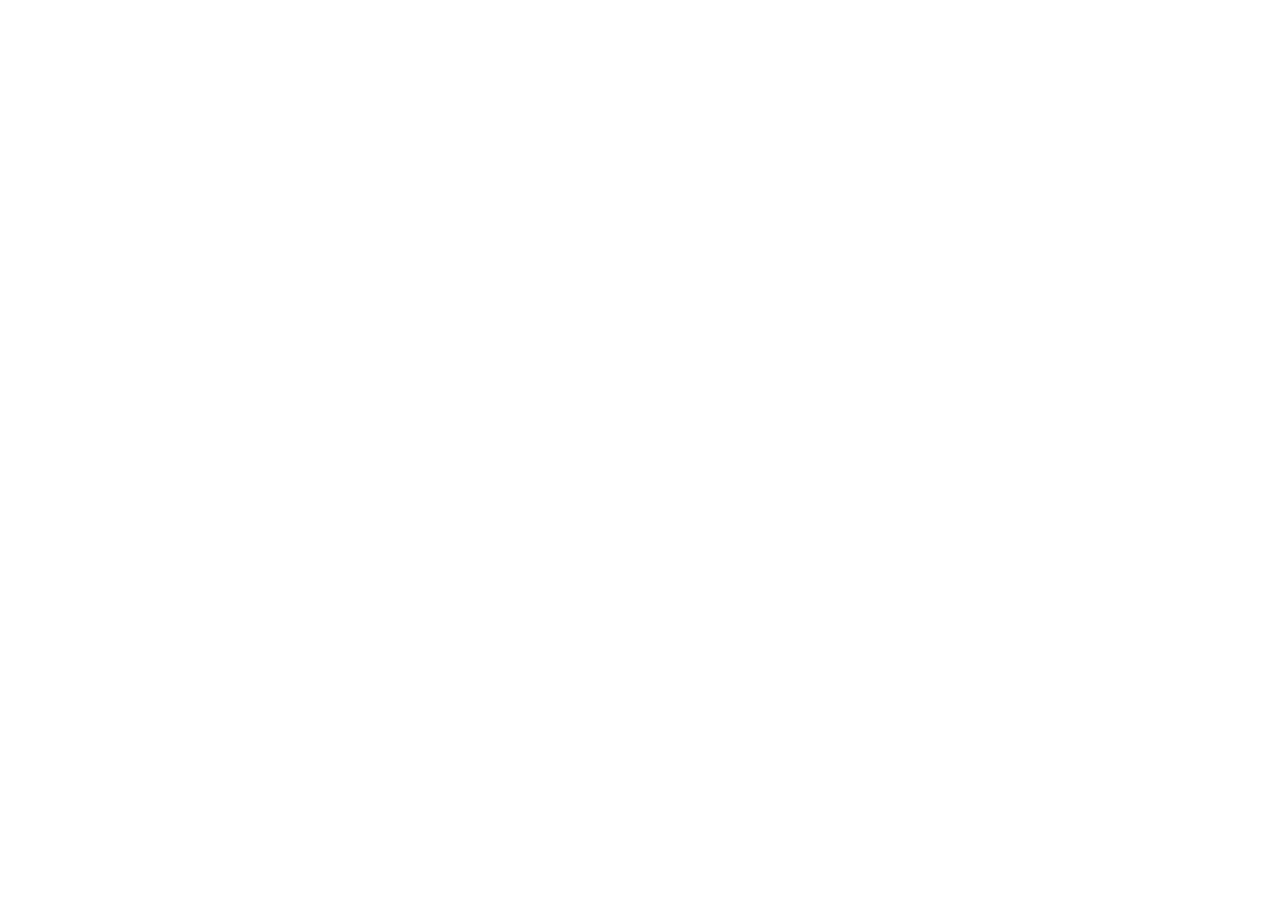
==== commit 0c740d72: "Redirect miguelhd.github.io/ruido to noisexrecords.com/ruido" ====
--- a/index.html
+++ b/index.html
@@ -1,1749 +1,41 @@
 <!DOCTYPE html>
-<html lang="en" id="top">
+<html lang="en">
 <head>
   <meta charset="utf-8">
   <meta name="viewport" content="width=device-width, initial-scale=1.0">
-  <title>Ruido User Guide | M-VAVE FM-1 Field Manual</title>
-  <meta name="description" content="Hands-on field manual for Ruido, an open-source 4-voice CMOS drone synthesizer firmware for the M-VAVE FM-1, built for guitar pedals and Eurorack.">
-  <meta name="author" content="Miguel Hernández Domenech">
+  <title>Ruido User Guide | Moved to noisexrecords.com/ruido</title>
   <meta name="theme-color" content="#050505">
-  <link rel="canonical" href="https://miguelhd.github.io/ruido/">
-  <meta property="og:type" content="website">
-  <meta property="og:url" content="https://miguelhd.github.io/ruido/">
-  <meta property="og:title" content="Ruido User Guide | M-VAVE FM-1 Field Manual">
-  <meta property="og:description" content="Practical field manual for playing, shaping, and patching Ruido on your M-VAVE FM-1 synthesizer.">
-  <meta property="og:image" content="https://miguelhd.github.io/ruido/assets/images/Ruido-FM-1.png">
-  <meta name="twitter:card" content="summary_large_image">
-  <meta name="twitter:image" content="https://miguelhd.github.io/ruido/assets/images/Ruido-FM-1.png">
-  <link rel="icon" type="image/svg+xml" href="assets/favicon.svg">
-  <link rel="preconnect" href="https://fonts.googleapis.com">
-  <link rel="preconnect" href="https://fonts.gstatic.com" crossorigin>
-  <link href="https://fonts.googleapis.com/css2?family=Archivo:wght@600;700;800&family=Space+Grotesk:wght@400;500;600;700&family=Space+Mono:wght@400;700&display=swap" rel="stylesheet">
-  <link rel="preload" as="image" href="assets/images/Ruido-FM-1.png" fetchpriority="high">
-  <link rel="stylesheet" href="styles.css?v=44">
-  <!-- Google tag (gtag.js) -->
-  <script async src="https://www.googletagmanager.com/gtag/js?id=G-6BGZWNQCXP"></script>
+  <link rel="canonical" href="https://noisexrecords.com/ruido/">
+  <meta http-equiv="refresh" content="0; url=https://noisexrecords.com/ruido/">
   <script>
-    window.dataLayer = window.dataLayer || [];
-    function gtag() { dataLayer.push(arguments); }
-    gtag("js", new Date());
-    gtag("config", "G-6BGZWNQCXP");
+    window.location.replace("https://noisexrecords.com/ruido/" + window.location.search + window.location.hash);
   </script>
+  <style>
+    :root {
+      color-scheme: dark;
+    }
+
+    html,
+    body {
+      margin: 0;
+      min-block-size: 100dvh;
+      display: grid;
+      place-items: center;
+      background-color: #050505;
+      color: #a3a3a3;
+      font-family: ui-monospace, SFMono-Regular, Menlo, monospace;
+      font-size: 0.8125rem;
+      text-align: center;
+      padding: 1.5rem;
+    }
+
+    a {
+      color: #f5f5f5;
+      text-underline-offset: 3px;
+    }
+  </style>
 </head>
 <body>
-  <a class="skip-link visually-hidden" href="#main-title">Skip to content</a>
-
-  <!-- Sticky 52px Top Bar -->
-  <header class="site-header">
-    <div class="header-inner">
-      <a class="brand-mark" href="#top">RUIDO // FM-1</a>
-      <nav class="header-nav" aria-label="Primary">
-        <button
-          class="menu-button"
-          type="button"
-          popovertarget="site-menu"
-          popovertargetaction="toggle"
-          aria-controls="site-menu"
-          aria-expanded="false"
-        >
-          <span class="menu-bars" aria-hidden="true"></span>
-          <span class="visually-hidden">Menu</span>
-        </button>
-        <ul id="site-menu" class="header-links" popover="auto">
-          <li><a class="nav-link" href="#index">INDEX</a></li>
-          <li class="nav-sep" aria-hidden="true">·</li>
-          <li><a class="nav-link" href="#ch-11">FAQ</a></li>
-          <li class="nav-sep" aria-hidden="true">·</li>
-          <li><a class="nav-link" href="#credits">CREDITS</a></li>
-          <li class="nav-cta"><a class="btn-flash-sm" href="#flasher">[ INSTALL FIRMWARE ]</a></li>
-        </ul>
-      </nav>
-    </div>
-    <div class="crt-sweep" aria-hidden="true">
-      <div class="crt-sweep-line"></div>
-      <div class="crt-sweep-head">
-        <img
-          class="crt-sweep-tear"
-          src="assets/images/white-7.5x.jpg"
-          alt=""
-          width="100"
-          height="1"
-          decoding="sync"
-        >
-        <span class="crt-sweep-spot">
-          <img
-            class="crt-sweep-dot"
-            src="assets/images/white-7.5x.jpg"
-            alt=""
-            width="3"
-            height="3"
-            decoding="sync"
-          >
-        </span>
-      </div>
-    </div>
-  </header>
-
-  <main class="guide-column">
-    <!-- Masthead -->
-    <section class="masthead">
-      <div class="eyebrow">FIELD MANUAL // M-VAVE FM-1</div>
-      <h1 class="page-title" id="main-title" tabindex="-1">RUIDO USER GUIDE</h1>
-      <p class="lead-copy">
-        A practical, hands-on field manual for playing, shaping, and patching Ruido on your production M-VAVE FM-1 synthesizer.
-      </p>
-    </section>
-
-    <!-- Index Jump Matrix -->
-    <nav class="index-card" id="index" aria-labelledby="index-heading">
-      <div class="index-header">
-        <span class="index-title" id="index-heading">INDEX</span>
-        <span class="index-count">12 CHAPTERS</span>
-      </div>
-      <ol class="index-list">
-        <li><a href="#ch-00">00. OVERVIEW</a></li>
-        <li><a href="#ch-01">01. GUIDE CONVENTIONS</a></li>
-        <li><a href="#ch-02">02. HARDWARE OVERVIEW</a></li>
-        <li><a href="#ch-03">03. GET STARTED</a></li>
-        <li><a href="#ch-04">04. HOW RUIDO WORKS</a></li>
-        <li><a href="#ch-05">05. THE SCREEN</a></li>
-        <li><a href="#ch-06">06. MODES</a></li>
-        <li><a href="#ch-07">07. KEYBOARDS</a></li>
-        <li><a href="#ch-08">08. SCENES</a></li>
-        <li><a href="#ch-09">09. CONTROLS &amp; COMBOS</a></li>
-        <li><a href="#ch-10">10. HOW TO</a></li>
-        <li><a href="#ch-11">11. FAQ</a></li>
-      </ol>
-    </nav>
-
-    <!-- CHAPTER 00: OVERVIEW -->
-    <section class="chapter" id="ch-00">
-      <div class="chapter-bar">
-        <h2 class="chapter-heading">00 // OVERVIEW</h2>
-        <a class="return-link" href="#index">↑ INDEX</a>
-      </div>
-
-      <p class="prose">
-        Ruido is open-source custom firmware that turns the M-VAVE FM-1 into a four-voice CMOS drone and noise synthesizer, built as a dry stereo sound source for guitar pedals and Eurorack. Instead of playing chromatic piano notes or sequences, four coupled oscillators and resonant filters run continuously while you shape rail coupling, modulation, scene morphs, and finger pressure in real time.
-      </p>
-    </section>
-
-    <!-- CHAPTER 01: GUIDE CONVENTIONS -->
-    <section class="chapter" id="ch-01">
-      <div class="chapter-bar">
-        <h2 class="chapter-heading">01 // GUIDE CONVENTIONS</h2>
-        <a class="return-link" href="#index">↑ INDEX</a>
-      </div>
-
-      <p class="prose">Notation used throughout this manual:</p>
-
-      <ul class="grid-two" role="list">
-        <li class="convention-cell">
-          <kbd class="keycap">[FX]</kbd>
-          <span class="convention-label">BUTTON</span>
-        </li>
-        <li class="convention-cell">
-          <kbd class="keycap-knob">(KNOB1)</kbd>
-          <span class="convention-label">KNOB</span>
-        </li>
-        <li class="convention-cell">
-          <div class="convention-pair">
-            <kbd class="keycap-key">OP1</kbd>
-            <kbd class="keycap-key">MONO</kbd>
-          </div>
-          <span class="convention-label">LABELED KEY</span>
-        </li>
-        <li class="convention-cell">
-          <div class="convention-pair">
-            <kbd class="keycap-blank">Shift</kbd>
-            <kbd class="keycap-blank">Keys 1–16</kbd>
-          </div>
-          <span class="convention-label">UNLABELED KEY</span>
-        </li>
-        <li class="convention-cell">
-          <kbd class="keycap is-held">[OCT-]</kbd>
-          <span class="convention-label">HELD CONTROL</span>
-        </li>
-        <li class="convention-cell">
-          <div class="convention-pair">
-            <kbd class="keycap is-held">[OCT-]</kbd>
-            <span class="convention-sub" aria-hidden="true">+</span>
-            <kbd class="keycap-knob">(KNOB1)</kbd>
-          </div>
-          <span class="convention-label">CONTROL COMBO</span>
-        </li>
-      </ul>
-    </section>
-
-    <!-- CHAPTER 02: HARDWARE OVERVIEW -->
-    <section class="chapter" id="ch-02">
-      <div class="chapter-bar">
-        <h2 class="chapter-heading">02 // HARDWARE OVERVIEW</h2>
-        <a class="return-link" href="#index">↑ INDEX</a>
-      </div>
-
-      <!-- 2.1 Connections -->
-      <div class="subsection">
-        <h3 class="subsection-heading">2.1 CONNECTIONS</h3>
-        <p class="prose">All connections and the power switch run along the top edge of the chassis.</p>
-        <ul class="stack-sm" role="list">
-          <li class="card">
-            <div class="card-row">
-              <span class="card-title">HEADPHONES / LINE OUT</span>
-              <span class="card-tag">3.5 MM STEREO</span>
-            </div>
-            <p class="prose">3.5 mm stereo output for headphones, pedals, mixer, or Eurorack modular gear.</p>
-          </li>
-          <li class="card">
-            <div class="card-row">
-              <span class="card-title">MIDI IN</span>
-              <span class="card-tag">3.5 MM TYPE-A</span>
-            </div>
-            <p class="prose">3.5 mm mini-jack input for external MIDI tempo clock and start/stop transport.</p>
-          </li>
-          <li class="card">
-            <div class="card-row">
-              <span class="card-title">USB-C</span>
-              <span class="card-tag">AUDIO + POWER</span>
-            </div>
-            <p class="prose">Charges the internal battery, streams stereo digital audio and MIDI to a computer or tablet, and updates firmware.</p>
-          </li>
-          <li class="card">
-            <div class="card-row">
-              <span class="card-title">POWER</span>
-              <span class="card-tag">ON / OFF SWITCH</span>
-            </div>
-            <p class="prose">Switches the unit on and off.</p>
-          </li>
-        </ul>
-      </div>
-
-      <!-- 2.2 Front Panel -->
-      <div class="subsection">
-        <h3 class="subsection-heading">2.2 FRONT PANEL</h3>
-        <p class="prose">All controls are direct and accessible without nested menus.</p>
-
-        <figure class="specimen-frame">
-          <svg
-            class="hardware-diagram"
-            xmlns="http://www.w3.org/2000/svg"
-            role="img"
-            aria-labelledby="front-panel-title"
-            viewBox="0 0 1375 978"
-            width="1375"
-            height="978"
-          >
-            <title id="front-panel-title">Annotated top-down diagram of the M-VAVE FM-1 front panel mapped to Ruido controls: Master is Volume, Select is Zoom or Step, Presets is Scene Morph, Algorithm is Rail Coupling, Knobs 1 to 4 control Voices 1 to 4 and screen parameters, OCT- and OCT+ are Fine and Coarse knob gears, FX is Filters, SEL is Keyboards, LFO is Modulation, EDIT is Voice Mixer, GLO is Global Settings, HOME is Oscillators, SAVE is Scenes, PLAY/STOP is Audio On/Off, unused buttons ENV, ARP, SEQ, and REC are dimmed, the left 20 keys are 20 Pressure Keys, MONO is Latch, POLY is Tap, the top-right key is Shift, and Keys 13 to 16 are Mute 1 to 4.</title>
-
-            <!-- Base Hardware Photo dimmed cleanly so Ruido annotations read at high contrast (1335x794 at x=20, y=94) -->
-            <image class="hw-photo" href="assets/images/Ruido-FM-1.png" x="20" y="94" width="1335" height="794" />
-
-            <!-- Extinguish Unused Hardware Buttons (ENV, ARP, SEQ, REC) -->
-            <g class="hw-dim-group" aria-hidden="true">
-              <rect class="hw-dim-key" x="924" y="330" width="68" height="68" rx="11" />
-              <rect class="hw-dim-key" x="924" y="414" width="68" height="68" rx="11" />
-              <rect class="hw-dim-key" x="1008" y="414" width="68" height="68" rx="11" />
-              <rect class="hw-dim-key" x="1179" y="414" width="68" height="68" rx="11" />
-            </g>
-
-            <!-- Ruido Control Callouts & Brackets -->
-            <g class="hw-callouts" aria-hidden="true">
-              <!-- Top Margin: MASTER (Volume) routed around silkscreen directly to left knob rim -->
-              <text class="hw-label hw-label--outer" x="128" y="38" text-anchor="middle">VOLUME</text>
-              <polyline class="hw-line" points="128,48 128,66 76,66 76,222 99,222" />
-              <circle class="hw-dot" cx="99" cy="222" r="4.25" />
-
-              <!-- Top Margin: SELECT (Zoom / Step) routed around silkscreen directly to right knob rim -->
-              <text class="hw-label hw-label--outer" x="286" y="38" text-anchor="middle">ZOOM / STEP</text>
-              <polyline class="hw-line" points="286,48 286,66 328,66 328,221 300,221" />
-              <circle class="hw-dot" cx="300" cy="221" r="4.25" />
-
-              <!-- Top Margin: KNOB1-4 enclosed directly around the 4 physical knobs, stem up empty center lane -->
-              <text class="hw-label hw-label--outer" x="998" y="38" text-anchor="middle">VOICES 1–4 · PARAMS</text>
-              <rect class="hw-zone" x="734" y="185" width="528" height="67" rx="14" />
-              <line class="hw-line" x1="998" y1="48" x2="998" y2="185" />
-              <circle class="hw-dot" cx="998" cy="185" r="4.25" />
-
-              <!-- Left Mid: PRESETS (Scene Morph) & ALGORITHM (Rail Coupling) directly to lower knob rims -->
-              <line class="hw-line" x1="126" y1="383" x2="126" y2="394" />
-              <circle class="hw-dot" cx="126" cy="383" r="4" />
-              <text class="hw-label hw-label--btn" x="126" y="410" text-anchor="middle">SCENE</text>
-              <text class="hw-label hw-label--btn" x="126" y="428" text-anchor="middle">MORPH</text>
-
-              <line class="hw-line" x1="269" y1="383" x2="269" y2="394" />
-              <circle class="hw-dot" cx="269" cy="383" r="4" />
-              <text class="hw-label hw-label--btn" x="269" y="410" text-anchor="middle">RAIL</text>
-              <text class="hw-label hw-label--btn" x="269" y="428" text-anchor="middle">COUPLING</text>
-
-              <!-- Left Lower: OCT- (Fine) & OCT+ (Coarse) directly to button bottom edges -->
-              <line class="hw-line" x1="143" y1="487" x2="143" y2="513" />
-              <circle class="hw-dot" cx="143" cy="487" r="4" />
-              <text class="hw-label hw-label--mid" x="143" y="534" text-anchor="middle">FINE</text>
-
-              <line class="hw-line" x1="248" y1="487" x2="248" y2="513" />
-              <circle class="hw-dot" cx="248" cy="487" r="4" />
-              <text class="hw-label hw-label--mid" x="248" y="534" text-anchor="middle">COARSE</text>
-
-              <!-- Above 12-Button Grid: FX, SEL, LFO, EDIT, GLO directly to button top edges -->
-              <text class="hw-label hw-label--btn" x="772" y="298" text-anchor="middle">FILTERS</text>
-              <line class="hw-line" x1="789" y1="305" x2="789" y2="335" />
-              <circle class="hw-dot" cx="789" cy="335" r="4" />
-
-              <text class="hw-label hw-label--btn" x="886" y="298" text-anchor="middle">KEYBOARDS</text>
-              <line class="hw-line" x1="873.5" y1="305" x2="873.5" y2="335" />
-              <circle class="hw-dot" cx="873.5" cy="335" r="4" />
-
-              <text class="hw-label hw-label--btn" x="1020" y="298" text-anchor="middle">MODULATION</text>
-              <line class="hw-line" x1="1042.5" y1="305" x2="1042.5" y2="335" />
-              <circle class="hw-dot" cx="1042.5" cy="335" r="4" />
-
-              <text class="hw-label hw-label--btn" x="1130" y="278" text-anchor="middle">VOICE</text>
-              <text class="hw-label hw-label--btn" x="1130" y="298" text-anchor="middle">MIXER</text>
-              <line class="hw-line" x1="1128" y1="305" x2="1128" y2="335" />
-              <circle class="hw-dot" cx="1128" cy="335" r="4" />
-
-              <text class="hw-label hw-label--btn" x="1228" y="278" text-anchor="middle">GLOBAL</text>
-              <text class="hw-label hw-label--btn" x="1228" y="298" text-anchor="middle">SETTINGS</text>
-              <line class="hw-line" x1="1213" y1="305" x2="1213" y2="335" />
-              <circle class="hw-dot" cx="1213" cy="335" r="4" />
-
-              <!-- Below 12-Button Grid: HOME (Oscillators), SAVE (Scenes), PLAY/STOP (Audio On/Off) directly to button bottom edges -->
-              <line class="hw-line" x1="789" y1="477" x2="789" y2="504" />
-              <circle class="hw-dot" cx="789" cy="477" r="4" />
-              <text class="hw-label hw-label--btn" x="762" y="525" text-anchor="middle">OSCILLATORS</text>
-
-              <line class="hw-line" x1="873.5" y1="477" x2="873.5" y2="504" />
-              <circle class="hw-dot" cx="873.5" cy="477" r="4" />
-              <text class="hw-label hw-label--btn" x="888" y="525" text-anchor="middle">SCENES</text>
-
-              <line class="hw-line" x1="1128" y1="477" x2="1128" y2="498" />
-              <circle class="hw-dot" cx="1128" cy="477" r="4" />
-              <text class="hw-label hw-label--btn" x="1134" y="517" text-anchor="middle">AUDIO</text>
-              <text class="hw-label hw-label--btn" x="1134" y="536" text-anchor="middle">ON/OFF</text>
-
-              <!-- Above Right Utility Keys: MONO (Latch), POLY (Tap), Top-Right Key (Shift) directly to keycap top bodies -->
-              <text class="hw-label hw-label--btn" x="984" y="536" text-anchor="middle">LATCH</text>
-              <line class="hw-line" x1="990.5" y1="543" x2="990.5" y2="574" />
-              <circle class="hw-dot" cx="990.5" cy="574" r="4" />
-
-              <text class="hw-label hw-label--btn" x="1058" y="536" text-anchor="middle">TAP</text>
-              <line class="hw-line" x1="1066.5" y1="543" x2="1066.5" y2="574" />
-              <circle class="hw-dot" cx="1066.5" cy="574" r="4" />
-
-              <text class="hw-label hw-label--btn" x="1224" y="536" text-anchor="middle">SHIFT</text>
-              <line class="hw-line" x1="1218" y1="543" x2="1218" y2="574" />
-              <circle class="hw-dot" cx="1218" cy="574" r="4" />
-
-              <!-- Bottom Margin: 20 Pressure Keys & Mute 1-4 Brackets directly to bottom keycap edges -->
-              <polyline class="hw-line" points="82,841 82,920 985,920 985,841" />
-              <line class="hw-line" x1="533.5" y1="920" x2="533.5" y2="934" />
-              <text class="hw-label hw-label--outer" x="533.5" y="961" text-anchor="middle">20 PRESSURE KEYS</text>
-
-              <polyline class="hw-line" points="995,841 995,920 1291,920 1291,841" />
-              <line class="hw-line" x1="1143" y1="920" x2="1143" y2="934" />
-              <text class="hw-label hw-label--outer" x="1143" y="961" text-anchor="middle">MUTE 1–4</text>
-            </g>
-          </svg>
-          <figcaption class="specimen-caption">M-VAVE FM-1 · RUIDO CONTROL MAP (DIMMED BUTTONS UNUSED)</figcaption>
-        </figure>
-
-        <ol class="stack-sm" role="list">
-          <li class="card">
-            <span class="card-title"><span class="card-index">01.</span>MASTER</span>
-            <p class="prose">Sets analog output volume.</p>
-          </li>
-          <li class="card">
-            <span class="card-title"><span class="card-index">02.</span>SELECT</span>
-            <p class="prose">Zooms the idle oscilloscope waveform, steps through voices, LFO slots, and settings, or selects between the three keyboards.</p>
-          </li>
-          <li class="card">
-            <span class="card-title"><span class="card-index">03.</span>PRESETS</span>
-            <p class="prose">Morphs continuously from one saved scene to the next in a loop (1 → 2 → 3 → 4 → 1), skipping empty slots.</p>
-          </li>
-          <li class="card">
-            <span class="card-title"><span class="card-index">04.</span>ALGORITHM</span>
-            <p class="prose">Sags the shared virtual power rail so the four voices pull into chorus and hard sync; hold <kbd class="keycap-blank is-held">Shift</kbd> (the lit top-right key) while turning to set master tempo.</p>
-          </li>
-          <li class="card">
-            <span class="card-title"><span class="card-index">05.</span>KNOB1–KNOB4</span>
-            <p class="prose">Tunes voices 1–4 from the clean scope, or adjusts the four parameters along the bottom of the screen.</p>
-          </li>
-          <li class="card">
-            <span class="card-title"><span class="card-index">06.</span>OCT- / OCT+</span>
-            <p class="prose">Momentary rate gears. Hold <kbd class="keycap is-held">[OCT-]</kbd> while turning any knob for fine adjustments, or hold <kbd class="keycap is-held">[OCT+]</kbd> for fast full-range sweeps.</p>
-          </li>
-          <li class="card">
-            <span class="card-title"><span class="card-index">07.</span>MODE BUTTONS</span>
-            <p class="prose">Open Filters <kbd class="keycap">[FX]</kbd>, Keyboards <kbd class="keycap">[SEL]</kbd>, Modulation <kbd class="keycap">[LFO]</kbd>, or Voice Mixer <kbd class="keycap">[EDIT]</kbd>; press again to cycle voices, keyboards, LFOs, or views. Press <kbd class="keycap">[GLO]</kbd> to open or close Global Settings.</p>
-          </li>
-          <li class="card">
-            <span class="card-title"><span class="card-index">08.</span>HOME, SAVE &amp; PLAY</span>
-            <p class="prose"><kbd class="keycap">[HOME]</kbd> returns to the clean scope (press multiple times to cycle Frequency, Duty, and Drift), <kbd class="keycap">[SAVE]</kbd> steps through Store and Delete Scene, and <kbd class="keycap">[PLAY/STOP]</kbd> toggles audio output.</p>
-          </li>
-          <li class="card">
-            <span class="card-title"><span class="card-index">09.</span>27-KEY SURFACE</span>
-            <p class="prose">The left 20 keys, <kbd class="keycap-key">OP1</kbd>–<kbd class="keycap-key">GLO</kbd> and bottom-row <kbd class="keycap-blank">Keys 1–12</kbd>, respond continuously to finger pressure. On the right, <kbd class="keycap-key">MONO</kbd> latches held keys, <kbd class="keycap-key">POLY</kbd> taps tempo in Rhythm Lab, <kbd class="keycap-blank">Keys 13–16</kbd> mute voices 1–4, and the lit top-right key is <kbd class="keycap-blank">Shift</kbd>.</p>
-          </li>
-        </ol>
-      </div>
-    </section>
-
-    <!-- CHAPTER 03: GET STARTED -->
-    <section class="chapter" id="ch-03">
-      <div class="chapter-bar">
-        <h2 class="chapter-heading">03 // GET STARTED</h2>
-        <a class="return-link" href="#index">↑ INDEX</a>
-      </div>
-
-      <div class="subsection">
-        <h3 class="subsection-heading">3.1 POWER &amp; AUDIO SETUP</h3>
-        <ol class="stack-sm" role="list">
-          <li class="card">
-            <span class="card-title"><span class="card-index">01.</span>CONNECT AUDIO</span>
-            <p class="prose">Set <kbd class="keycap-knob">(MASTER)</kbd> low and plug headphones or a 3.5 mm TRS stereo breakout cable into the output jack (avoid plugging a mono 3.5 mm TS cable directly into the stereo jack).</p>
-          </li>
-          <li class="card">
-            <span class="card-title"><span class="card-index">02.</span>SWITCH ON</span>
-            <p class="prose">Flip the power switch on the top edge of the chassis. Ruido boots with audio output stopped so startup never pops or blasts your monitors.</p>
-          </li>
-          <li class="card">
-            <span class="card-title"><span class="card-index">03.</span>PRESS PLAY &amp; RAISE VOLUME</span>
-            <p class="prose">Press <kbd class="keycap">[PLAY/STOP]</kbd> to start the four-voice drone and raise <kbd class="keycap-knob">(MASTER)</kbd> gradually; press <kbd class="keycap">[PLAY/STOP]</kbd> anytime to fade output on or off.</p>
-          </li>
-        </ol>
-      </div>
-
-      <div class="subsection">
-        <h3 class="subsection-heading">3.2 BUILD YOUR FIRST DRONE</h3>
-        <ol class="stack-sm" role="list">
-          <li class="card">
-            <span class="card-title"><span class="card-index">01.</span>TUNE A CHORD</span>
-            <p class="prose">Open Oscillators with <kbd class="keycap">[HOME]</kbd> and turn <kbd class="keycap-knob">(KNOB1)</kbd>–<kbd class="keycap-knob">(KNOB4)</kbd> to set a low root note and three close harmonies; hold <kbd class="keycap is-held">[OCT-]</kbd> while turning to find slow, warm beating.</p>
-          </li>
-          <li class="card">
-            <span class="card-title"><span class="card-index">02.</span>ADD RAIL COUPLING</span>
-            <p class="prose">Turn <kbd class="keycap-knob">(ALGORITHM)</kbd> to around 40% so close pitches pull into chorus, then turn past 45% to hear voices tug and lock into hard sync.</p>
-          </li>
-          <li class="card">
-            <span class="card-title"><span class="card-index">03.</span>SCULPT THE FILTERS</span>
-            <p class="prose">Open Filters with <kbd class="keycap">[FX]</kbd>, turn <kbd class="keycap-knob">(SELECT)</kbd> to select voice 1 and roll <kbd class="keycap-knob">(KNOB3)</kbd> down for deep bass; select voice 2 and raise <kbd class="keycap-knob">(KNOB4)</kbd> until the filter begins to sing.</p>
-          </li>
-          <li class="card">
-            <span class="card-title"><span class="card-index">04.</span>ADD SLOW MOTION</span>
-            <p class="prose">Open Modulation with <kbd class="keycap">[LFO]</kbd>, set <kbd class="keycap-knob">(KNOB1)</kbd> to LPF, choose a smooth wave on <kbd class="keycap-knob">(KNOB2)</kbd>, keep rate slow on <kbd class="keycap-knob">(KNOB3)</kbd>, and raise depth on <kbd class="keycap-knob">(KNOB4)</kbd> so the filter breathes on its own.</p>
-          </li>
-          <li class="card">
-            <span class="card-title"><span class="card-index">05.</span>LEAN INTO THE KEYS</span>
-            <p class="prose">Select Live Mixer with <kbd class="keycap">[SEL]</kbd>, then press <kbd class="keycap-blank">Keys 1–4</kbd> on the bottom left to open and close each voice&#39;s filter by finger pressure.</p>
-          </li>
-          <li class="card">
-            <span class="card-title"><span class="card-index">06.</span>SAVE YOUR SCENE</span>
-            <p class="prose">Tap <kbd class="keycap">[SAVE]</kbd>, then tap one of the four blinking scene keys, <kbd class="keycap-blank">Keys 9–12</kbd>, on the bottom row to store your patch.</p>
-          </li>
-        </ol>
-      </div>
-    </section>
-
-    <!-- CHAPTER 04: HOW RUIDO WORKS -->
-    <section class="chapter" id="ch-04">
-      <div class="chapter-bar">
-        <h2 class="chapter-heading">04 // HOW RUIDO WORKS</h2>
-        <a class="return-link" href="#index">↑ INDEX</a>
-      </div>
-
-      <p class="prose">
-        Each of the four voices runs through an identical signal path into the stereo mix:
-      </p>
-
-      <figure class="specimen-frame">
-        <svg class="signal-schematic" xmlns="http://www.w3.org/2000/svg" role="img" aria-labelledby="signal-flow-title" viewBox="0 0 644 228"><title id="signal-flow-title">Ruido synthesizer signal flow: inside each of the four voices, a pulse oscillator coupled to a shared top V+ power rail passes through a pre-filter drive gain stage, series high-pass and low-pass filters, VCA gain stage, and stereo pan splitter into left and right summing buses and stereo outputs, modulated from below by per-voice dual LFOs, three keyboards, and four morphing scenes.</title><polyline points="287.00,46.00 480.00,46.00 480.00,198.00 22.00,198.00 22.00,46.00 215.00,46.00" fill="none" stroke="var(--border-active)" stroke-width="1px" stroke-linejoin="miter" stroke-linecap="square" vector-effect="non-scaling-stroke" /><text aria-hidden="true" x="251.00" y="49.20" fill="var(--dim)" font-family="Space Mono, Menlo, monospace" font-size="9.0" font-weight="700" letter-spacing="0.04em" text-anchor="middle">VOICE ×4</text><rect x="44.00" y="68.00" width="54.00" height="46.00" fill="var(--panel)" stroke="var(--fg)" stroke-width="1px" vector-effect="non-scaling-stroke" /><polyline points="58.00,87.00 58.00,76.00 70.00,76.00 70.00,87.00 84.00,87.00 84.00,76.00" fill="none" stroke="var(--fg)" stroke-width="1px" stroke-linejoin="miter" stroke-linecap="square" vector-effect="non-scaling-stroke" /><text aria-hidden="true" x="71.00" y="107.00" fill="var(--fg)" font-family="Space Mono, Menlo, monospace" font-size="8.5" font-weight="700" letter-spacing="0.04em" text-anchor="middle">OSC</text><line x1="98.00" y1="91.00" x2="111.30" y2="91.00" vector-effect="non-scaling-stroke" stroke="var(--fg)" stroke-width="1px" /><polygon points="116.00,91.00 110.80,88.30 110.80,93.70" fill="var(--fg)" /><polygon points="116.00,68.00 172.00,91.00 116.00,114.00" fill="var(--panel)" stroke="var(--fg)" stroke-width="1px" stroke-linejoin="miter" vector-effect="non-scaling-stroke" /><text aria-hidden="true" x="136.50" y="94.00" fill="var(--fg)" font-family="Space Mono, Menlo, monospace" font-size="8.3" font-weight="700" letter-spacing="0.03em" text-anchor="middle">DRIVE</text><line x1="172.00" y1="91.00" x2="185.30" y2="91.00" vector-effect="non-scaling-stroke" stroke="var(--fg)" stroke-width="1px" /><polygon points="190.00,91.00 184.80,88.30 184.80,93.70" fill="var(--fg)" /><rect x="190.00" y="68.00" width="54.00" height="46.00" fill="var(--panel)" stroke="var(--fg)" stroke-width="1px" vector-effect="non-scaling-stroke" /><polyline points="205.00,87.00 216.00,76.00 229.00,76.00" fill="none" stroke="var(--fg)" stroke-width="1px" stroke-linejoin="miter" stroke-linecap="square" vector-effect="non-scaling-stroke" /><text aria-hidden="true" x="217.00" y="107.00" fill="var(--fg)" font-family="Space Mono, Menlo, monospace" font-size="8.5" font-weight="700" letter-spacing="0.04em" text-anchor="middle">HPF</text><line x1="244.00" y1="91.00" x2="257.30" y2="91.00" vector-effect="non-scaling-stroke" stroke="var(--fg)" stroke-width="1px" /><polygon points="262.00,91.00 256.80,88.30 256.80,93.70" fill="var(--fg)" /><rect x="262.00" y="68.00" width="54.00" height="46.00" fill="var(--panel)" stroke="var(--fg)" stroke-width="1px" vector-effect="non-scaling-stroke" /><polyline points="277.00,76.00 290.00,76.00 301.00,87.00" fill="none" stroke="var(--fg)" stroke-width="1px" stroke-linejoin="miter" stroke-linecap="square" vector-effect="non-scaling-stroke" /><text aria-hidden="true" x="289.00" y="107.00" fill="var(--fg)" font-family="Space Mono, Menlo, monospace" font-size="8.5" font-weight="700" letter-spacing="0.04em" text-anchor="middle">LPF</text><line x1="316.00" y1="91.00" x2="329.30" y2="91.00" vector-effect="non-scaling-stroke" stroke="var(--fg)" stroke-width="1px" /><polygon points="334.00,91.00 328.80,88.30 328.80,93.70" fill="var(--fg)" /><polygon points="334.00,68.00 390.00,91.00 334.00,114.00" fill="var(--panel)" stroke="var(--fg)" stroke-width="1px" stroke-linejoin="miter" vector-effect="non-scaling-stroke" /><text aria-hidden="true" x="354.50" y="94.00" fill="var(--fg)" font-family="Space Mono, Menlo, monospace" font-size="8.3" font-weight="700" letter-spacing="0.03em" text-anchor="middle">VCA</text><line x1="390.00" y1="91.00" x2="403.30" y2="91.00" vector-effect="non-scaling-stroke" stroke="var(--fg)" stroke-width="1px" /><polygon points="408.00,91.00 402.80,88.30 402.80,93.70" fill="var(--fg)" /><rect x="408.00" y="68.00" width="50.00" height="46.00" fill="var(--panel)" stroke="var(--fg)" stroke-width="1px" vector-effect="non-scaling-stroke" /><text aria-hidden="true" x="433.00" y="94.00" fill="var(--fg)" font-family="Space Mono, Menlo, monospace" font-size="8.5" font-weight="700" letter-spacing="0.04em" text-anchor="middle">PAN</text><line x1="47.00" y1="24.00" x2="95.00" y2="24.00" vector-effect="non-scaling-stroke" stroke="var(--dim)" stroke-width="1.25px" /><text aria-hidden="true" x="71.00" y="15.00" fill="var(--dim)" font-family="Space Mono, Menlo, monospace" font-size="9.0" font-weight="700" letter-spacing="0.04em" text-anchor="middle">V+ RAIL</text><line x1="71.00" y1="29.50" x2="71.00" y2="62.50" vector-effect="non-scaling-stroke" stroke="var(--dim)" stroke-width="1px" /><polygon points="71.00,25.00 68.30,30.00 73.70,30.00" fill="var(--dim)" /><polygon points="71.00,67.00 68.30,62.00 73.70,62.00" fill="var(--dim)" /><line x1="458.00" y1="78.00" x2="496.90" y2="78.00" vector-effect="non-scaling-stroke" stroke="var(--fg)" stroke-width="1px" /><polygon points="501.40,78.00 496.40,75.50 496.40,80.50" fill="var(--fg)" /><line x1="458.00" y1="104.00" x2="496.90" y2="104.00" vector-effect="non-scaling-stroke" stroke="var(--fg)" stroke-width="1px" /><polygon points="501.40,104.00 496.40,101.50 496.40,106.50" fill="var(--fg)" /><circle cx="512.00" cy="78.00" r="10.00" fill="var(--panel)" stroke="var(--fg)" stroke-width="1px" vector-effect="non-scaling-stroke" /><line x1="507.80" y1="78.00" x2="516.20" y2="78.00" vector-effect="non-scaling-stroke" stroke="var(--fg)" stroke-width="1px" /><line x1="512.00" y1="73.80" x2="512.00" y2="82.20" vector-effect="non-scaling-stroke" stroke="var(--fg)" stroke-width="1px" /><circle cx="512.00" cy="104.00" r="10.00" fill="var(--panel)" stroke="var(--fg)" stroke-width="1px" vector-effect="non-scaling-stroke" /><line x1="507.80" y1="104.00" x2="516.20" y2="104.00" vector-effect="non-scaling-stroke" stroke="var(--fg)" stroke-width="1px" /><line x1="512.00" y1="99.80" x2="512.00" y2="108.20" vector-effect="non-scaling-stroke" stroke="var(--fg)" stroke-width="1px" /><text aria-hidden="true" x="512.00" y="61.00" fill="var(--dim)" font-family="Space Mono, Menlo, monospace" font-size="8.5" font-weight="700" letter-spacing="0.04em" text-anchor="middle">MIX</text><line x1="522.00" y1="78.00" x2="539.50" y2="78.00" vector-effect="non-scaling-stroke" stroke="var(--fg)" stroke-width="1px" /><polygon points="544.00,78.00 539.00,75.50 539.00,80.50" fill="var(--fg)" /><line x1="522.00" y1="104.00" x2="539.50" y2="104.00" vector-effect="non-scaling-stroke" stroke="var(--fg)" stroke-width="1px" /><polygon points="544.00,104.00 539.00,101.50 539.00,106.50" fill="var(--fg)" /><text aria-hidden="true" x="550.00" y="81.00" fill="var(--fg)" font-family="Space Mono, Menlo, monospace" font-size="8.5" font-weight="700" letter-spacing="0.04em" text-anchor="start">L OUT</text><text aria-hidden="true" x="550.00" y="107.00" fill="var(--fg)" font-family="Space Mono, Menlo, monospace" font-size="8.5" font-weight="700" letter-spacing="0.04em" text-anchor="start">R OUT</text><line x1="71.00" y1="134.00" x2="433.00" y2="134.00" vector-effect="non-scaling-stroke" stroke="var(--muted)" stroke-width="1px" stroke-dasharray="4,3" /><line x1="71.00" y1="134.00" x2="71.00" y2="119.30" vector-effect="non-scaling-stroke" stroke="var(--muted)" stroke-width="1px" stroke-dasharray="4,3" /><polygon points="71.00,114.80 68.30,119.80 73.70,119.80" fill="var(--muted)" /><line x1="136.50" y1="134.00" x2="136.50" y2="110.68" vector-effect="non-scaling-stroke" stroke="var(--muted)" stroke-width="1px" stroke-dasharray="4,3" /><polygon points="136.50,106.18 133.80,111.18 139.20,111.18" fill="var(--muted)" /><line x1="217.00" y1="134.00" x2="217.00" y2="119.30" vector-effect="non-scaling-stroke" stroke="var(--muted)" stroke-width="1px" stroke-dasharray="4,3" /><polygon points="217.00,114.80 214.30,119.80 219.70,119.80" fill="var(--muted)" /><line x1="289.00" y1="134.00" x2="289.00" y2="119.30" vector-effect="non-scaling-stroke" stroke="var(--muted)" stroke-width="1px" stroke-dasharray="4,3" /><polygon points="289.00,114.80 286.30,119.80 291.70,119.80" fill="var(--muted)" /><line x1="354.50" y1="134.00" x2="354.50" y2="110.68" vector-effect="non-scaling-stroke" stroke="var(--muted)" stroke-width="1px" stroke-dasharray="4,3" /><polygon points="354.50,106.18 351.80,111.18 357.20,111.18" fill="var(--muted)" /><line x1="433.00" y1="134.00" x2="433.00" y2="119.30" vector-effect="non-scaling-stroke" stroke="var(--muted)" stroke-width="1px" stroke-dasharray="4,3" /><polygon points="433.00,114.80 430.30,119.80 435.70,119.80" fill="var(--muted)" /><rect x="121.00" y="148.00" width="104.00" height="28.00" fill="var(--panel)" stroke="var(--dim)" stroke-width="1px" vector-effect="non-scaling-stroke" /><path d="M 133.00,162.00 Q 137.50,154.00 142.00,162.00 T 151.00,162.00" fill="none" stroke="var(--dim)" stroke-width="1px" vector-effect="non-scaling-stroke" /><text aria-hidden="true" x="185.00" y="165.50" fill="var(--dim)" font-family="Space Mono, Menlo, monospace" font-size="8.5" font-weight="700" letter-spacing="0.04em" text-anchor="middle">LFO A·B</text><line x1="173.00" y1="148.00" x2="173.00" y2="134.00" vector-effect="non-scaling-stroke" stroke="var(--muted)" stroke-width="1px" stroke-dasharray="4,3" /><circle cx="173.00" cy="134.00" r="2.2" fill="var(--muted)" /><line x1="329.00" y1="208.00" x2="329.00" y2="134.00" vector-effect="non-scaling-stroke" stroke="var(--muted)" stroke-width="1px" stroke-dasharray="4,3" /><circle cx="329.00" cy="134.00" r="2.2" fill="var(--muted)" /><text aria-hidden="true" x="329.00" y="221.00" fill="var(--dim)" font-family="Space Mono, Menlo, monospace" font-size="9.0" font-weight="700" letter-spacing="0.04em" text-anchor="middle">3 KEYBOARDS · 4 SCENES</text></svg>
-        <figcaption class="specimen-caption">SOLID: AUDIO &amp; V+ RAIL · DASHED: MODULATION &amp; CONTROL</figcaption>
-      </figure>
-
-      <ol class="stack-sm" role="list">
-        <li class="card">
-          <span class="card-title"><span class="card-index">4.1</span>VOICE &amp; POWER RAIL</span>
-          <p class="prose">Four pulse oscillators run continuously in parallel without note triggers or envelopes, coupled through a shared V+ power rail that pulls voices into chorus and hard sync as it sags. Each voice passes through pre-filter drive, series high-pass and low-pass filters, a VCA, and stereo pan into the master mix.</p>
-        </li>
-        <li class="card">
-          <span class="card-title"><span class="card-index">4.2</span>MODULATION &amp; SCENE MORPHING</span>
-          <p class="prose">Each voice has two LFOs (A and B) reaching into audio rate to modulate pitch, duty, filters, level, or pan, and LFO B can also cross-modulate LFO A. Four scenes store the full patch state for continuous loop morphing or live pressure blending.</p>
-        </li>
-        <li class="card">
-          <span class="card-title"><span class="card-index">4.3</span>PRESSURE KEYBED &amp; UTILITY SWITCHES</span>
-          <p class="prose">Instead of triggering chromatic notes, the left 20 keys respond continuously to finger pressure across three selectable keyboards and return to the resting patch on release. The seven right-side keys act as dedicated switches for latch, tap tempo, voice mutes, and a shift modifier.</p>
-        </li>
-      </ol>
-    </section>
-
-    <!-- CHAPTER 05: THE SCREEN -->
-    <section class="chapter" id="ch-05">
-      <div class="chapter-bar">
-        <h2 class="chapter-heading">05 // THE SCREEN</h2>
-        <a class="return-link" href="#index">↑ INDEX</a>
-      </div>
-
-      <p class="prose">The display is divided into three horizontal zones:</p>
-
-      <figure class="specimen-frame">
-        <img
-          class="crt-img"
-          src="assets/images/05-screen-zones.png?v=42"
-          alt="Ruido Oscillators Frequency screen divided by dashed area outlines into three horizontal zones: the top status bar, the center four-voice waveform, and the bottom four-knob slider strip"
-          width="240"
-          height="240"
-          loading="lazy"
-          decoding="async"
-        >
-        <figcaption class="specimen-caption">OSCILLATORS · FREQUENCY VIEW</figcaption>
-      </figure>
-
-      <ol class="stack-sm" role="list">
-        <li class="card">
-          <span class="card-title"><span class="card-index">5.1</span>TOP BAR</span>
-          <p class="prose">Shows the current page on the left and status readouts on the right. Adjusting other controls updates this bar briefly without closing your open page.</p>
-        </li>
-        <li class="card">
-          <span class="card-title"><span class="card-index">5.2</span>CENTER VIEW</span>
-          <p class="prose">Shows the live four-voice waveform, or the active page&#39;s view when open. Quick adjustments from the clean scope appear briefly and fade out on their own.</p>
-        </li>
-        <li class="card">
-          <span class="card-title"><span class="card-index">5.3</span>BOTTOM STRIP</span>
-          <p class="prose">Maps four sliders and live values directly to <kbd class="keycap-knob">(KNOB1)</kbd>–<kbd class="keycap-knob">(KNOB4)</kbd>. When a view does not use the four knobs, this strip shows short control hints instead.</p>
-        </li>
-      </ol>
-    </section>
-
-    <!-- CHAPTER 06: MODES -->
-    <section class="chapter" id="ch-06">
-      <div class="chapter-bar">
-        <h2 class="chapter-heading">06 // MODES</h2>
-        <a class="return-link" href="#index">↑ INDEX</a>
-      </div>
-
-      <!-- 6.1 Oscillators -->
-      <div class="subsection">
-        <h3 class="subsection-heading">6.1 OSCILLATORS</h3>
-        <p class="prose"><kbd class="keycap">[HOME]</kbd> sets pitch, pulse width, and analog drift across all four voices, and returns to the clean scope from any open page.</p>
-        <figure class="specimen-frame">
-          <img
-            class="crt-img"
-            src="assets/images/02-home-frequency-hud.png?v=42"
-            alt="Ruido Oscillators Frequency view showing four coupled oscilloscope traces, OSC 1 to OSC 4 frequency sliders, and three modulation dots under each voice"
-            width="240"
-            height="240"
-            loading="lazy"
-            decoding="async"
-          >
-          <figcaption class="specimen-caption">OSCILLATORS · FREQUENCY VIEW</figcaption>
-        </figure>
-        <ol class="stack-sm" role="list">
-          <li class="card">
-            <span class="card-title"><span class="card-index">01.</span>FREQUENCY</span>
-            <p class="prose">Tunes voices 1–4 from slow sub-audio pulses (0.05 Hz) up to 20 kHz. Three dots under each voice indicate active filter and LFO modulation.</p>
-          </li>
-          <li class="card">
-            <span class="card-title"><span class="card-index">02.</span>DUTY</span>
-            <p class="prose">Adjusts pulse width from 5% to 95% around a hollow 50% square wave, thinning the tone without shifting pitch.</p>
-          </li>
-          <li class="card">
-            <span class="card-title"><span class="card-index">03.</span>DRIFT</span>
-            <p class="prose">Adds independent analog-style pitch wander per voice, from locked pitch (0%) to wide drift (100%).</p>
-          </li>
-        </ol>
-      </div>
-
-      <!-- 6.2 Voice Mixer -->
-      <div class="subsection">
-        <h3 class="subsection-heading">6.2 VOICE MIXER</h3>
-        <p class="prose"><kbd class="keycap">[EDIT]</kbd> balances volume, pre-filter drive, and stereo placement across all four voices.</p>
-        <figure class="specimen-frame">
-          <img
-            class="crt-img"
-            src="assets/images/05-edit-level-overdrive.png?v=42"
-            alt="Ruido Voice Mixer Level view displaying four vertical voice level bars with overdrive saturation above 70 percent and modulation dots below each voice"
-            width="240"
-            height="240"
-            loading="lazy"
-            decoding="async"
-          >
-          <figcaption class="specimen-caption">VOICE MIXER · LEVEL VIEW</figcaption>
-        </figure>
-        <ol class="stack-sm" role="list">
-          <li class="card">
-            <span class="card-title"><span class="card-index">01.</span>LEVEL</span>
-            <p class="prose">Sets clean voice volume from 0–70%, then adds up to 4.5x pre-filter overdrive from 70–100%.</p>
-          </li>
-          <li class="card">
-            <span class="card-title"><span class="card-index">02.</span>PAN</span>
-            <p class="prose">Places voices 1–4 across the stereo field from L100 to R100. Turning <kbd class="keycap-knob">(SELECT)</kbd> switches output routing between Stereo and Mono.</p>
-          </li>
-        </ol>
-      </div>
-
-      <!-- 6.3 Filters -->
-      <div class="subsection">
-        <h3 class="subsection-heading">6.3 FILTERS</h3>
-        <p class="prose"><kbd class="keycap">[FX]</kbd> shapes one voice at a time through series 12 dB/oct high-pass and low-pass filters; turn <kbd class="keycap-knob">(SELECT)</kbd> to choose voice 1–4.</p>
-        <figure class="specimen-frame">
-          <img
-            class="crt-img"
-            src="assets/images/03-fx-ms20-dual-filter.png?v=42"
-            alt="Ruido Filter screen displaying a dual-peak passband curve for Oscillator 1 with HPF, HP RES, LPF, and LP RES controls"
-            width="240"
-            height="240"
-            loading="lazy"
-            decoding="async"
-          >
-          <figcaption class="specimen-caption">FILTERS · PASSBAND VIEW</figcaption>
-        </figure>
-        <ol class="stack-sm" role="list">
-          <li class="card">
-            <span class="card-title"><span class="card-index">01.</span>HPF</span>
-            <p class="prose">Cuts low frequencies from 2 Hz up to 28 kHz to tighten bass or isolate upper harmonics.</p>
-          </li>
-          <li class="card">
-            <span class="card-title"><span class="card-index">02.</span>HP RES</span>
-            <p class="prose">Boosts a resonant peak at the high-pass cutoff, self-oscillating and driving into diode clipping at higher levels.</p>
-          </li>
-          <li class="card">
-            <span class="card-title"><span class="card-index">03.</span>LPF</span>
-            <p class="prose">Rolls off high frequencies from 28 kHz down to 2 Hz for darker, warmer drones.</p>
-          </li>
-          <li class="card">
-            <span class="card-title"><span class="card-index">04.</span>LP RES</span>
-            <p class="prose">Boosts a resonant peak at the low-pass cutoff, self-oscillating into a sine tone and driving into diode clipping at higher levels.</p>
-          </li>
-        </ol>
-      </div>
-
-      <!-- 6.4 Modulation -->
-      <div class="subsection">
-        <h3 class="subsection-heading">6.4 MODULATION</h3>
-        <p class="prose"><kbd class="keycap">[LFO]</kbd> provides two independent modulators per voice; turn <kbd class="keycap-knob">(SELECT)</kbd> to choose any of the eight slots (A1–B4).</p>
-        <figure class="specimen-frame">
-          <img
-            class="crt-img"
-            src="assets/images/04-lfo-dual-modulation.png?v=42"
-            alt="Ruido LFO A1 screen showing an active triangle modulation wave with Target, Shape, Rate, and Depth controls"
-            width="240"
-            height="240"
-            loading="lazy"
-            decoding="async"
-          >
-          <figcaption class="specimen-caption">MODULATION · WAVEFORM VIEW</figcaption>
-        </figure>
-        <ol class="stack-sm" role="list">
-          <li class="card">
-            <span class="card-title"><span class="card-index">01.</span>TARGET</span>
-            <p class="prose">Chooses the modulated parameter: pitch, duty, filter cutoff or resonance, level, or pan. LFO B can also modulate LFO A&#39;s rate or depth.</p>
-          </li>
-          <li class="card">
-            <span class="card-title"><span class="card-index">02.</span>SHAPE</span>
-            <p class="prose">Morphs continuously across sine, triangle, sawtooth, square, and smooth random waves.</p>
-          </li>
-          <li class="card">
-            <span class="card-title"><span class="card-index">03.</span>RATE</span>
-            <p class="prose">Sweeps speed from slow 0.01 Hz cycles up to 2 kHz audio-rate modulation.</p>
-          </li>
-          <li class="card">
-            <span class="card-title"><span class="card-index">04.</span>DEPTH</span>
-            <p class="prose">Sets modulation intensity from 0% (bypassed) to 100%.</p>
-          </li>
-        </ol>
-      </div>
-
-      <!-- 6.5 Global Settings -->
-      <div class="subsection">
-        <h3 class="subsection-heading">6.5 GLOBAL SETTINGS</h3>
-        <p class="prose"><kbd class="keycap">[GLO]</kbd> opens and closes device settings; turn <kbd class="keycap-knob">(SELECT)</kbd> to pick a row and <kbd class="keycap-knob">(ALGORITHM)</kbd> to change it.</p>
-        <figure class="specimen-frame">
-          <img
-            class="crt-img"
-            src="assets/images/13-global-config-menu.png?v=42"
-            alt="Ruido Global Settings menu screen showing row 1 of 9 with Output Routing, Key Sensitivity, Mute Mode, Scene Mode, MIDI Clock In, and MIDI Transport In"
-            width="240"
-            height="240"
-            loading="lazy"
-            decoding="async"
-          >
-          <figcaption class="specimen-caption">GLOBAL SETTINGS · MENU VIEW</figcaption>
-        </figure>
-        <ol class="stack-sm" role="list">
-          <li class="card">
-            <span class="card-title"><span class="card-index">01.</span>OUTPUT ROUTING</span>
-            <p class="prose">Switches the main output between Stereo and Mono.</p>
-          </li>
-          <li class="card">
-            <span class="card-title"><span class="card-index">02.</span>KEY SENSITIVITY</span>
-            <p class="prose">Adjusts key pressure response in five steps from Very High to Very Low; pressing a pressure key on this row shows a live force meter.</p>
-          </li>
-          <li class="card">
-            <span class="card-title"><span class="card-index">03.</span>MUTE MODE</span>
-            <p class="prose">Chooses Momentary or Latching behavior for the voice mute and solo keys.</p>
-          </li>
-          <li class="card">
-            <span class="card-title"><span class="card-index">04.</span>SCENE MODE</span>
-            <p class="prose">Chooses Latching or Momentary behavior when recalling scenes from the keybed.</p>
-          </li>
-          <li class="card">
-            <span class="card-title"><span class="card-index">05.</span>MIDI CLOCK IN</span>
-            <p class="prose">Locks automatically to incoming 24 PPQN MIDI clock, or runs on internal clock when set to Off.</p>
-          </li>
-          <li class="card">
-            <span class="card-title"><span class="card-index">06.</span>MIDI TRANSPORT IN</span>
-            <p class="prose">Sets MIDI Start and Stop messages to Off, Phase (resets bar phase on Start), or Run/Stop (starts and mutes audio).</p>
-          </li>
-          <li class="card">
-            <span class="card-title"><span class="card-index">07.</span>MIDI CHANNEL IN</span>
-            <p class="prose">Receives on all MIDI channels (Omni) or a single channel (1–16).</p>
-          </li>
-          <li class="card">
-            <span class="card-title"><span class="card-index">08.</span>FACTORY RESET</span>
-            <p class="prose">Restores Factory Presets (default patch, scenes, and settings) or Clean Init (unmodulated patch and empty scenes).</p>
-          </li>
-          <li class="card">
-            <span class="card-title"><span class="card-index">09.</span>ABOUT</span>
-            <p class="prose">Displays firmware version, author credits, and license information.</p>
-          </li>
-        </ol>
-      </div>
-    </section>
-
-    <!-- CHAPTER 07: KEYBOARDS -->
-    <section class="chapter" id="ch-07">
-      <div class="chapter-bar">
-        <h2 class="chapter-heading">07 // KEYBOARDS</h2>
-        <a class="return-link" href="#index">↑ INDEX</a>
-      </div>
-
-      <p class="prose">
-        <kbd class="keycap">[SEL]</kbd> switches the pressure keys between three keyboards; you can also turn <kbd class="keycap-knob">(SELECT)</kbd> to step through them.
-      </p>
-
-      <!-- 7.1 Common Controls -->
-      <div class="subsection">
-        <h3 class="subsection-heading">7.1 COMMON CONTROLS</h3>
-        <p class="prose">The right-side utility keys stay active across all three keyboards.</p>
-        <figure class="specimen-frame">
-          <img
-            class="crt-img"
-            src="assets/images/19-sel-keyboard-generic.png?v=42"
-            alt="Ruido generic keyboard diagram highlighting the right-side utility keys labeled Latch, Shift, and Mute"
-            width="240"
-            height="240"
-            loading="lazy"
-            decoding="async"
-          >
-          <figcaption class="specimen-caption">KEYBOARD · COMMON CONTROLS</figcaption>
-        </figure>
-        <ol class="stack-sm" role="list">
-          <li class="card">
-            <span class="card-title"><span class="card-index">01.</span>SHIFT</span>
-            <p class="prose"><kbd class="keycap-blank">Shift</kbd> stays lit at the top right to access voice solo, scene recall, tempo, and keyboard selection.</p>
-          </li>
-          <li class="card">
-            <span class="card-title"><span class="card-index">02.</span>LATCH</span>
-            <p class="prose">Holds any pressed pressure keys hands-free until tapped again or switched to another keyboard. Printed on the keybed as <kbd class="keycap-key">MONO</kbd>.</p>
-          </li>
-          <li class="card">
-            <span class="card-title"><span class="card-index">03.</span>MUTE</span>
-            <p class="prose"><kbd class="keycap-blank">Keys 13–16</kbd> mute or unmute voices 1–4, using Momentary or Latching mode set in Global Settings <kbd class="keycap">[GLO]</kbd>.</p>
-          </li>
-        </ol>
-      </div>
-
-      <!-- 7.2 Live Mixer -->
-      <div class="subsection">
-        <h3 class="subsection-heading">7.2 LIVE MIXER</h3>
-        <p class="prose">Shapes mix balance, filtering, harmonic intervals, and stereo width in real time.</p>
-        <figure class="specimen-frame">
-          <img
-            class="crt-img"
-            src="assets/images/09-sel-keyboard-live-mixer.png?v=42"
-            alt="Ruido Keyboard 1 of 3 Live Mixer map showing Tone, Filter, Width, Latch, and Shift above the keybed and Filter, Octave, Duty, and Mute below"
-            width="240"
-            height="240"
-            loading="lazy"
-            decoding="async"
-          >
-          <figcaption class="specimen-caption">KEYBOARD 1/3 · LIVE MIXER</figcaption>
-        </figure>
-        <ol class="stack-sm" role="list">
-          <li class="card">
-            <span class="card-title"><span class="card-index">01.</span>TONE</span>
-            <p class="prose">Adds overdrive and rail coupling, drops sub-octaves, or locks harmonic ratios.</p>
-          </li>
-          <li class="card">
-            <span class="card-title"><span class="card-index">02.</span>FILTER</span>
-            <p class="prose">Sweeps resonant low-pass and high-pass filters across the full mix.</p>
-          </li>
-          <li class="card">
-            <span class="card-title"><span class="card-index">03.</span>WIDTH</span>
-            <p class="prose">Pulls voices to unison, adds chorus detune, or widens stereo spread.</p>
-          </li>
-          <li class="card">
-            <span class="card-title"><span class="card-index">04.</span>FILTER</span>
-            <p class="prose">Sweeps per-voice formant peaks, or swells muted voices in smoothly.</p>
-          </li>
-          <li class="card">
-            <span class="card-title"><span class="card-index">05.</span>OCTAVE</span>
-            <p class="prose">Bends individual voices up one to two octaves.</p>
-          </li>
-          <li class="card">
-            <span class="card-title"><span class="card-index">06.</span>DUTY</span>
-            <p class="prose">Narrows individual pulse widths toward a thin pulse.</p>
-          </li>
-        </ol>
-      </div>
-
-      <!-- 7.3 Circuit Lab -->
-      <div class="subsection">
-        <h3 class="subsection-heading">7.3 CIRCUIT LAB</h3>
-        <p class="prose">Bends the oscillator circuits with rail starvation, cross-modulation, wavefolding, and clock crush.</p>
-        <figure class="specimen-frame">
-          <img
-            class="crt-img"
-            src="assets/images/10-sel-keyboard-circuit-lab.png?v=42"
-            alt="Ruido Keyboard 2 of 3 Circuit Lab map showing Mod, Lock, Bends, Latch, and Shift above the keybed and Cross, Fold, Crush, and Mute below"
-            width="240"
-            height="240"
-            loading="lazy"
-            decoding="async"
-          >
-          <figcaption class="specimen-caption">KEYBOARD 2/3 · CIRCUIT LAB</figcaption>
-        </figure>
-        <ol class="stack-sm" role="list">
-          <li class="card">
-            <span class="card-title"><span class="card-index">01.</span>MOD</span>
-            <p class="prose">Starves the power rail, ring-modulates voice pairs, or pushes LFOs into audio rate.</p>
-          </li>
-          <li class="card">
-            <span class="card-title"><span class="card-index">02.</span>LOCK</span>
-            <p class="prose">Drives filters into self-oscillation or hard-syncs voices 2–4 to voice 1.</p>
-          </li>
-          <li class="card">
-            <span class="card-title"><span class="card-index">03.</span>BENDS</span>
-            <p class="prose">Scatters tuning and pan, adds sub-octave XOR, or feeds the mix back into drive.</p>
-          </li>
-          <li class="card">
-            <span class="card-title"><span class="card-index">04.</span>CROSS</span>
-            <p class="prose">Patches each voice&#39;s neighbor into pitch FM and XOR cross-modulation.</p>
-          </li>
-          <li class="card">
-            <span class="card-title"><span class="card-index">05.</span>FOLD</span>
-            <p class="prose">Routes each voice through a multi-stage wavefolder.</p>
-          </li>
-          <li class="card">
-            <span class="card-title"><span class="card-index">06.</span>CRUSH</span>
-            <p class="prose">Reduces sample rate with sub-octave grit per voice.</p>
-          </li>
-        </ol>
-      </div>
-
-      <!-- 7.4 Rhythm Lab -->
-      <div class="subsection">
-        <h3 class="subsection-heading">7.4 RHYTHM LAB</h3>
-        <p class="prose">Turns the continuous drone into rhythmic pulses, clock divisions, and Euclidean patterns.</p>
-        <figure class="specimen-frame">
-          <img
-            class="crt-img"
-            src="assets/images/11-sel-keyboard-rhythm-lab.png?v=42"
-            alt="Ruido Keyboard 3 of 3 Rhythm Lab map showing Pulse, Gate, FX, Latch, Tap, and Shift above the keybed and Stutter, Divide, Euclid, and Mute below"
-            width="240"
-            height="240"
-            loading="lazy"
-            decoding="async"
-          >
-          <figcaption class="specimen-caption">KEYBOARD 3/3 · RHYTHM LAB</figcaption>
-        </figure>
-        <ol class="stack-sm" role="list">
-          <li class="card">
-            <span class="card-title"><span class="card-index">01.</span>PULSE</span>
-            <p class="prose">Adds quarter-note ducking pump, a four-voice chase, or up to 4x clock speed.</p>
-          </li>
-          <li class="card">
-            <span class="card-title"><span class="card-index">02.</span>GATE</span>
-            <p class="prose">Shapes active gates into resonant filter plucks or short percussive clicks.</p>
-          </li>
-          <li class="card">
-            <span class="card-title"><span class="card-index">03.</span>FX</span>
-            <p class="prose">Adds off-beat shuffle, stereo ping-pong alternation, or rapid gate rolls.</p>
-          </li>
-          <li class="card">
-            <span class="card-title"><span class="card-index">04.</span>TAP</span>
-            <p class="prose">Pulses on the beat and sets tempo by tapping. Printed on the keybed as <kbd class="keycap-key">POLY</kbd>.</p>
-          </li>
-          <li class="card">
-            <span class="card-title"><span class="card-index">05.</span>STUTTER</span>
-            <p class="prose">Runs unsynced vactrol-style stutters per voice.</p>
-          </li>
-          <li class="card">
-            <span class="card-title"><span class="card-index">06.</span>DIVIDE</span>
-            <p class="prose">Triggers tempo-synced polyrhythmic clock divisions per voice.</p>
-          </li>
-          <li class="card">
-            <span class="card-title"><span class="card-index">07.</span>EUCLID</span>
-            <p class="prose">Generates phase-offset 16-step Euclidean rhythms per voice.</p>
-          </li>
-        </ol>
-      </div>
-    </section>
-
-    <!-- CHAPTER 08: SCENES -->
-    <section class="chapter" id="ch-08">
-      <div class="chapter-bar">
-        <h2 class="chapter-heading">08 // SCENES</h2>
-        <a class="return-link" href="#index">↑ INDEX</a>
-      </div>
-
-      <p class="prose">Four scene slots save complete patches that you can recall, blend, or morph live.</p>
-
-      <!-- 8.1 Store -->
-      <div class="subsection">
-        <figure class="specimen-frame">
-          <img
-            class="crt-img"
-            src="assets/images/18-scene-save-manager.png?v=43"
-            alt="Ruido Store Scene screen showing slots 1 to 4 status above the keybed diagram with Keys 9 to 12 highlighted as the Scene zone"
-            width="240"
-            height="240"
-            loading="lazy"
-            decoding="async"
-          >
-          <figcaption class="specimen-caption">SCENES · STORE SCENE</figcaption>
-        </figure>
-        <div class="card">
-          <span class="card-title"><span class="card-index">8.1</span>STORE</span>
-          <p class="prose">Press <kbd class="keycap">[SAVE]</kbd>, then tap one of <kbd class="keycap-blank">Keys 9–12</kbd> to save your current sound.</p>
-        </div>
-      </div>
-
-      <!-- 8.2 Delete -->
-      <div class="subsection">
-        <figure class="specimen-frame">
-          <img
-            class="crt-img"
-            src="assets/images/21-scene-delete-manager.png?v=43"
-            alt="Ruido Delete Scene screen showing slots 1 to 4 status above the keybed diagram with Keys 9 to 12 highlighted for clearing a saved scene"
-            width="240"
-            height="240"
-            loading="lazy"
-            decoding="async"
-          >
-          <figcaption class="specimen-caption">SCENES · DELETE SCENE</figcaption>
-        </figure>
-        <div class="card">
-          <span class="card-title"><span class="card-index">8.2</span>DELETE</span>
-          <p class="prose">From Store Scene, press <kbd class="keycap">[SAVE]</kbd> again or turn <kbd class="keycap-knob">(SELECT)</kbd>, then tap one of <kbd class="keycap-blank">Keys 9–12</kbd> to clear that scene.</p>
-        </div>
-      </div>
-
-      <!-- 8.3 to 8.5 Recall, Blend & Morph -->
-      <div class="stack-sm">
-        <div class="card">
-          <span class="card-title"><span class="card-index">8.3</span>RECALL</span>
-          <p class="prose">Hold <kbd class="keycap-blank is-held">Shift</kbd> and tap one of <kbd class="keycap-blank">Keys 9–12</kbd> to switch directly to that scene.</p>
-        </div>
-        <div class="card">
-          <span class="card-title"><span class="card-index">8.4</span>BLEND</span>
-          <p class="prose">Hold <kbd class="keycap-blank is-held">Shift</kbd> and press two or more of <kbd class="keycap-blank">Keys 9–12</kbd> together to blend scenes by finger pressure.</p>
-        </div>
-        <div class="card">
-          <span class="card-title"><span class="card-index">8.5</span>MORPH</span>
-          <p class="prose">Turn <kbd class="keycap-knob">(PRESETS)</kbd> to morph smoothly through your saved scenes in a loop (1 → 2 → 3 → 4 → 1), skipping empty slots.</p>
-        </div>
-      </div>
-
-      <div class="tip-callout">
-        <span class="tip-callout-label">TIP:</span>Factory Scenes 2–4 are built to showcase each keyboard: pair Scene 2 with Live Mixer, Scene 3 with Circuit Lab, and Scene 4 with Rhythm Lab.
-      </div>
-    </section>
-
-    <!-- CHAPTER 09: CONTROLS & COMBOS -->
-    <section class="chapter" id="ch-09">
-      <div class="chapter-bar">
-        <h2 class="chapter-heading">09 // CONTROLS &amp; COMBOS</h2>
-        <a class="return-link" href="#index">↑ INDEX</a>
-      </div>
-
-      <!-- 9.1 Rail Coupling -->
-      <div class="subsection">
-        <h3 class="subsection-heading">9.1 RAIL COUPLING</h3>
-        <p class="prose"><kbd class="keycap-knob">(ALGORITHM)</kbd> controls how strongly the four oscillators pull and starve each other across their shared power rail.</p>
-        <figure class="specimen-frame">
-          <img
-            class="crt-img"
-            src="assets/images/15-rail-coupling-starved.png?v=44"
-            alt="Ruido Rail Coupling screen at 85 percent showing the starved shared power rail above four phase-locked oscillator ramps"
-            width="240"
-            height="240"
-            loading="lazy"
-            decoding="async"
-          >
-          <figcaption class="specimen-caption">RAIL COUPLING · STARVED VIEW</figcaption>
-        </figure>
-        <ol class="stack-sm" role="list">
-          <li class="card">
-            <span class="card-title"><span class="card-index">01.</span>SOFT PULL</span>
-            <p class="prose">From 0–45%, nudges close voice pitches into warm analog-style chorus and phase locking.</p>
-          </li>
-          <li class="card">
-            <span class="card-title"><span class="card-index">02.</span>HARD SYNC</span>
-            <p class="prose">Past 45%, starves the virtual rail so voices sag in pitch, skew pulse width, and snap into subharmonic hard sync.</p>
-          </li>
-        </ol>
-      </div>
-
-      <!-- 9.2 Knob Speed -->
-      <div class="subsection">
-        <h3 class="subsection-heading">9.2 KNOB SPEED</h3>
-        <p class="prose"><kbd class="keycap">[OCT-]</kbd> and <kbd class="keycap">[OCT+]</kbd> act as momentary speed gears while turning <kbd class="keycap-knob">(KNOB1)</kbd>–<kbd class="keycap-knob">(KNOB4)</kbd>, <kbd class="keycap-knob">(ALGORITHM)</kbd>, or <kbd class="keycap-knob">(PRESETS)</kbd>.</p>
-        <ol class="stack-sm" role="list">
-          <li class="card">
-            <span class="card-title"><span class="card-index">01.</span>FINE</span>
-            <p class="prose">Holding <kbd class="keycap is-held">[OCT-]</kbd> slows knob response for micro-tuning intervals, 0.1 BPM tempo steps, and subtle scene morphs.</p>
-          </li>
-          <li class="card">
-            <span class="card-title"><span class="card-index">02.</span>COARSE</span>
-            <p class="prose">Holding <kbd class="keycap is-held">[OCT+]</kbd> speeds knob response to sweep a full range in under two turns or step whole scenes on <kbd class="keycap-knob">(PRESETS)</kbd>.</p>
-          </li>
-        </ol>
-      </div>
-
-      <!-- 9.3 Shift -->
-      <div class="subsection">
-        <h3 class="subsection-heading">9.3 SHIFT</h3>
-        <p class="prose">Holding <kbd class="keycap-blank is-held">Shift</kbd> opens an on-screen map of secondary controls playable from any page.</p>
-        <figure class="specimen-frame">
-          <img
-            class="crt-img"
-            src="assets/images/16-shift-map.png?v=44"
-            alt="Ruido Shift map screen highlighting Keyboard on Select and OP1 to OP3, Tempo on Algorithm, Scene on Keys 9 to 12, and Solo on Keys 13 to 16"
-            width="240"
-            height="240"
-            loading="lazy"
-            decoding="async"
-          >
-          <figcaption class="specimen-caption">SHIFT · CONTROL MAP</figcaption>
-        </figure>
-        <ol class="stack-sm" role="list">
-          <li class="card">
-            <span class="card-title"><span class="card-index">01.</span>KEYBOARD</span>
-            <p class="prose">Switches between the three keyboards by turning <kbd class="keycap-knob">(SELECT)</kbd> or tapping the first three top-left keys, printed on the keybed as <kbd class="keycap-key">OP1</kbd>–<kbd class="keycap-key">OP3</kbd>.</p>
-          </li>
-          <li class="card">
-            <span class="card-title"><span class="card-index">02.</span>TEMPO</span>
-            <p class="prose">Adjusts internal master tempo from 20 to 3,000 BPM on <kbd class="keycap-knob">(ALGORITHM)</kbd>, or shows EXT when synced to incoming MIDI clock.</p>
-          </li>
-          <li class="card">
-            <span class="card-title"><span class="card-index">03.</span>SCENE</span>
-            <p class="prose">Recalls a saved scene on <kbd class="keycap-blank">Keys 9–12</kbd>, or blends multiple scenes by finger pressure when pressed together.</p>
-          </li>
-          <li class="card">
-            <span class="card-title"><span class="card-index">04.</span>SOLO</span>
-            <p class="prose">Isolates voices 1–4 on <kbd class="keycap-blank">Keys 13–16</kbd>, using Momentary or Latching mode set in Global Settings <kbd class="keycap">[GLO]</kbd>.</p>
-          </li>
-        </ol>
-      </div>
-    </section>
-
-    <!-- CHAPTER 10: HOW TO -->
-    <section class="chapter" id="ch-10">
-      <div class="chapter-bar">
-        <h2 class="chapter-heading">10 // HOW TO</h2>
-        <a class="return-link" href="#index">↑ INDEX</a>
-      </div>
-
-      <!-- 10.1 -->
-      <div class="subsection">
-        <h3 class="subsection-heading">10.1 SWELL A MUTED VOICE</h3>
-        <p class="prose">On Live Mixer, muting a voice turns its Filter key into a pressure-controlled swell gate.</p>
-        <div class="card">
-          <ol class="recipe-steps" role="list">
-            <li>1. Open Global Settings with <kbd class="keycap">[GLO]</kbd> and set Mute Mode to Latching.</li>
-            <li>2. Select Live Mixer with <kbd class="keycap">[SEL]</kbd> and tap one of <kbd class="keycap-blank">Keys 13–16</kbd> to mute a voice.</li>
-            <li>3. Press that voice&#39;s Filter key on <kbd class="keycap-blank">Keys 1–4</kbd> to fade it in and out by finger pressure.</li>
-          </ol>
-        </div>
-      </div>
-
-      <!-- 10.2 -->
-      <div class="subsection">
-        <h3 class="subsection-heading">10.2 TURN A VOICE INTO DRUM PINGS</h3>
-        <p class="prose">Below 1 Hz, an oscillator stops producing a steady pitch and fires slow clicks into its filter.</p>
-        <div class="card">
-          <ol class="recipe-steps" role="list">
-            <li>1. Open Oscillators with <kbd class="keycap">[HOME]</kbd> and lower a voice below 1 Hz until it clicks slowly.</li>
-            <li>2. Open Filters with <kbd class="keycap">[FX]</kbd>, select that voice, and set the low-pass cutoff in the bass range.</li>
-            <li>3. Raise low-pass resonance just below self-oscillation so each click rings and decays.</li>
-          </ol>
-        </div>
-      </div>
-
-      <!-- 10.3 -->
-      <div class="subsection">
-        <h3 class="subsection-heading">10.3 CROSS-MODULATE TWO LFOS</h3>
-        <p class="prose">Each voice has two LFOs, and LFO B can modulate LFO A&#39;s rate or depth.</p>
-        <div class="card">
-          <ol class="recipe-steps" role="list">
-            <li>1. Open Modulation with <kbd class="keycap">[LFO]</kbd> and set LFO A on any voice to sweep pitch or filter cutoff.</li>
-            <li>2. Select LFO B on the same voice and set its target to LFO A&#39;s rate or depth.</li>
-            <li>3. Choose a slow wave and raise depth so LFO A&#39;s motion never repeats.</li>
-          </ol>
-        </div>
-      </div>
-
-      <!-- 10.4 -->
-      <div class="subsection">
-        <h3 class="subsection-heading">10.4 SYNC RHYTHM LAB TO EXTERNAL MIDI</h3>
-        <p class="prose">With MIDI Clock In set to Auto in Global Settings, Ruido locks automatically to incoming clock.</p>
-        <div class="card">
-          <ol class="recipe-steps" role="list">
-            <li>1. Send MIDI clock over 3.5 mm TRS or USB-C.</li>
-            <li>2. Select Rhythm Lab with <kbd class="keycap">[SEL]</kbd>.</li>
-            <li>3. Hold any Divide key on <kbd class="keycap-blank">Keys 5–8</kbd> or Euclid key on <kbd class="keycap-blank">Keys 9–12</kbd> to gate voices in time.</li>
-          </ol>
-        </div>
-      </div>
-    </section>
-
-    <!-- CHAPTER 11: FAQ -->
-    <section class="chapter" id="ch-11">
-      <div class="chapter-bar">
-        <h2 class="chapter-heading">11 // FAQ</h2>
-        <a class="return-link" href="#index">↑ INDEX</a>
-      </div>
-
-      <div class="faq-list">
-        <!-- FAQ 1: Safety & Reverting -->
-        <details class="faq-item" open>
-          <summary class="faq-summary">
-            <span>Is flashing Ruido safe, and can I revert to the factory M-VAVE firmware?</span>
-            <span class="faq-icon" aria-hidden="true">+</span>
-          </summary>
-          <div class="faq-answer">
-            <p>Yes. Ruido writes only to the application slot and leaves the factory boot sector untouched, so you can revert to stock M-VAVE firmware on The Firmware Hub at any time. If an update is ever interrupted, hold <kbd class="keycap is-held">[OCT-]</kbd> while switching power on to enter USB rescue mode.</p>
-          </div>
-        </details>
-
-        <!-- FAQ 2: USB-C Digital Audio -->
-        <details class="faq-item">
-          <summary class="faq-summary">
-            <span>Does Ruido output digital audio over USB-C as well as the 3.5 mm analog jack?</span>
-            <span class="faq-icon" aria-hidden="true">+</span>
-          </summary>
-          <div class="faq-answer">
-            <p>Yes. Alongside the 3.5 mm analog output, Ruido streams class-compliant 44.1 / 48 kHz stereo digital audio over USB-C to macOS, Windows, Linux, iOS, and standalone USB hosts.</p>
-          </div>
-        </details>
-
-        <!-- FAQ 3: Mono Guitar Pedalboard -->
-        <details class="faq-item">
-          <summary class="faq-summary">
-            <span>Can I plug Ruido straight into a mono guitar pedalboard?</span>
-            <span class="faq-icon" aria-hidden="true">+</span>
-          </summary>
-          <div class="faq-answer">
-            <p>Yes. Use a 3.5 mm TRS stereo to dual 1/4" TS breakout cable rather than plugging a mono 3.5 mm TS cable directly into the stereo jack, then open Global Settings with <kbd class="keycap">[GLO]</kbd> and set Output Routing to Mono.</p>
-          </div>
-        </details>
-
-        <!-- FAQ 4: Unassigned Buttons -->
-        <details class="faq-item">
-          <summary class="faq-summary">
-            <span>Why don&#39;t ENV, ARP, SEQ, and REC do anything?</span>
-            <span class="faq-icon" aria-hidden="true">+</span>
-          </summary>
-          <div class="faq-answer">
-            <p>Ruido omits envelopes, arpeggiators, and step sequencers by design, so <kbd class="keycap">[ENV]</kbd>, <kbd class="keycap">[ARP]</kbd>, <kbd class="keycap">[SEQ]</kbd>, and <kbd class="keycap">[REC]</kbd> stay unlit and unassigned on the front panel.</p>
-          </div>
-        </details>
-
-        <!-- FAQ 5: Knob Detents -->
-        <details class="faq-item">
-          <summary class="faq-summary">
-            <span>How can I avoid stepping from the knob detents?</span>
-            <span class="faq-icon" aria-hidden="true">+</span>
-          </summary>
-          <div class="faq-answer">
-            <p>Hold <kbd class="keycap is-held">[OCT-]</kbd> while turning any knob for fine adjustments, or use the pressure keys and open Modulation with <kbd class="keycap">[LFO]</kbd> to sweep pitch and filters smoothly.</p>
-          </div>
-        </details>
-
-        <!-- FAQ 6: Square & Pulse Waves -->
-        <details class="faq-item">
-          <summary class="faq-summary">
-            <span>Why square and pulse waves instead of wavetables or multiple shapes?</span>
-            <span class="faq-icon" aria-hidden="true">+</span>
-          </summary>
-          <div class="faq-answer">
-            <p>Physical CD40106 oscillators couple and hard-sync across a shared power rail because of their sharp switching edges. Acoustically, 50% square waves contain only odd harmonics, leaving open frequency space for fuzz and distortion pedals without intermodulation mud.</p>
-          </div>
-        </details>
-
-        <!-- FAQ 7: No Built-In Reverb/Delay -->
-        <details class="faq-item">
-          <summary class="faq-summary">
-            <span>Why doesn&#39;t Ruido include built-in digital reverb or delay?</span>
-            <span class="faq-icon" aria-hidden="true">+</span>
-          </summary>
-          <div class="faq-answer">
-            <p>Ruido puts all of its DSP into 4x oversampling and per-voice high-pass and low-pass Sallen-Key filters, so external guitar pedals and Eurorack modules get an alias-free signal.</p>
-          </div>
-        </details>
-      </div>
-    </section>
-
-    <!-- BOTTOM INSTALL CTA BLOCK -->
-    <section class="cta-section" id="flasher">
-      <div class="eyebrow eyebrow--muted">FIRMWARE INSTALLATION</div>
-      <h2 class="cta-heading">PLUG IN. FLASH RUIDO.</h2>
-      <p class="cta-copy">
-        Flash over USB-C from Chrome, Edge, or Brave. Free and open-source.
-      </p>
-      <div class="cta-actions">
-        <a class="btn-block-primary" href="https://thefirmwarehub.com/firmware/ruido/" target="_blank" rel="noopener noreferrer">
-          [ INSTALL ON THE FIRMWARE HUB ↗ ]
-        </a>
-      </div>
-    </section>
-  </main>
-
-  <footer class="site-footer">
-    <div class="footer-inner">
-      <div>RUIDO • GPL-3.0-ONLY • © 2026 MIGUEL HERNÁNDEZ DOMENECH</div>
-      <nav class="footer-nav" aria-label="Footer">
-        <a href="#top">TOP ↑</a>
-        <span aria-hidden="true">·</span>
-        <a href="#index">INDEX</a>
-        <span aria-hidden="true">·</span>
-        <a href="#ch-11">FAQ</a>
-        <span aria-hidden="true">·</span>
-        <a href="https://thefirmwarehub.com/firmware/ruido/" target="_blank" rel="noopener noreferrer">FIRMWARE HUB ↗</a>
-        <span aria-hidden="true">·</span>
-        <a href="https://github.com/miguelhd/ruido" target="_blank" rel="noopener noreferrer">GITHUB ↗</a>
-      </nav>
-
-      <!-- Quiet Colophon Disclosure -->
-      <details class="footer-credits" id="credits">
-        <summary class="footer-credits-summary">
-          <span>CREDITS &amp; OPEN SOURCE</span>
-          <span class="faq-icon" aria-hidden="true">+</span>
-        </summary>
-
-        <div class="footer-credits-body">
-          <div class="credits-block">
-            <span class="credits-label">AUTHOR &amp; LICENSE</span>
-            <p>
-              Created by
-              <a class="inline-link" href="https://miguelhd.com" target="_blank" rel="noopener noreferrer">Miguel Hernández Domenech</a>
-              and released under the
-              <a class="inline-link" href="https://github.com/miguelhd/ruido/blob/main/LICENSE" target="_blank" rel="noopener noreferrer">GNU General Public License v3.0</a>.
-            </p>
-          </div>
-
-          <div class="credits-block">
-            <span class="credits-label">OPEN-SOURCE CREDITS</span>
-            <p>
-              Built on <a class="inline-link" href="https://github.com/hugelton/Felucca" target="_blank" rel="noopener noreferrer">Felucca</a> by Leo Kuroshita and <a class="inline-link" href="https://github.com/zvenson/dinghy" target="_blank" rel="noopener noreferrer">Dinghy</a> by zvenson (GPL-3.0), with contributions from isod89, ChanceTheMaker, keremimo, and makkuro. Uses <a class="inline-link" href="https://github.com/joakimeriksson/fm1-emu" target="_blank" rel="noopener noreferrer">fm1-emu</a> by Joakim Eriksson (MIT) for build verification and unmodified AC79NN bootloader blobs by JieLi Tech (Apache-2.0). Full details in <a class="inline-link" href="https://github.com/miguelhd/ruido/blob/main/THIRD_PARTY_NOTICES.md" target="_blank" rel="noopener noreferrer">Third-Party Notices</a>.
-            </p>
-          </div>
-
-          <div class="credits-block">
-            <span class="credits-label">WARRANTY &amp; TRADEMARKS</span>
-            <p>
-              Provided "as is" without warranty of any kind. M-VAVE, FM-1, Felucca, and Hügelton Instruments are trademarks of their respective owners; Ruido is an independent project and is not affiliated with or endorsed by them.
-            </p>
-          </div>
-        </div>
-      </details>
-    </div>
-  </footer>
-
-  <script>
-    // Enable instant CSS :active feedback on iOS Safari touch
-    document.addEventListener("touchstart", () => {}, { passive: true });
-
-    // Persist Phosphor Bloom on primary buttons after click until clicking elsewhere
-    document.addEventListener("click", (event) => {
-      const clickedBtn = event.target.closest(".btn-flash-sm, .btn-block-primary");
-      document.querySelectorAll(".btn-flash-sm.is-bloomed, .btn-block-primary.is-bloomed").forEach((btn) => {
-        if (btn !== clickedBtn) btn.classList.remove("is-bloomed");
-      });
-      if (clickedBtn) {
-        clickedBtn.classList.add("is-bloomed");
-      }
-    });
-
-    // Responsive navigation: inline row on wide viewports when all items fit, native popover menu on mobile/zoom
-    const siteHeader = document.querySelector(".site-header");
-    const headerInner = siteHeader?.querySelector(".header-inner");
-    const menuButton = siteHeader?.querySelector(".menu-button");
-    const siteMenu = document.getElementById("site-menu");
-
-    if (siteHeader && headerInner && menuButton && siteMenu) {
-      let lastCollapsedWidth = 0;
-
-      const syncHeaderLayout = () => {
-        const wasOpen = siteMenu.matches(":is(:popover-open, .\\:popover-open)");
-        siteHeader.classList.add("is-measuring", "is-wide");
-        siteMenu.removeAttribute("popover");
-
-        const canGoWide = window.matchMedia("(min-width: 40.0625rem)").matches;
-        const fitsInline = canGoWide && headerInner.scrollWidth <= headerInner.clientWidth;
-
-        if (fitsInline) {
-          lastCollapsedWidth = 0;
-          menuButton.setAttribute("aria-expanded", "false");
-        } else {
-          siteHeader.classList.remove("is-wide");
-          siteMenu.setAttribute("popover", "auto");
-          lastCollapsedWidth = headerInner.clientWidth;
-          if (wasOpen && typeof siteMenu.showPopover === "function") {
-            try {
-              siteMenu.showPopover();
-            } catch (_) {}
-          } else {
-            menuButton.setAttribute("aria-expanded", "false");
-          }
-        }
-
-        requestAnimationFrame(() => {
-          siteHeader.classList.remove("is-measuring");
-        });
-      };
-
-      siteMenu.addEventListener("toggle", (event) => {
-        menuButton.setAttribute("aria-expanded", String(event.newState === "open"));
-      });
-
-      syncHeaderLayout();
-
-      if (typeof ResizeObserver === "function") {
-        const headerObserver = new ResizeObserver(() => {
-          const isWide = siteHeader.classList.contains("is-wide");
-          if (isWide || headerInner.clientWidth > lastCollapsedWidth) {
-            syncHeaderLayout();
-          } else {
-            lastCollapsedWidth = headerInner.clientWidth;
-          }
-        });
-        headerObserver.observe(headerInner);
-        headerObserver.observe(siteMenu);
-      }
-    }
-
-    // Shared handle for programmatic eased anchor scrolling
-    let activeScrollRaf = 0;
-    let activeScrollToken = 0;
-
-    // Scale-invariant CRT oscilloscope beam: dimensionless [0..1] glass wake + DPI-calibrated head bloom
-    if (!window.matchMedia("(prefers-reduced-motion: reduce)").matches) {
-      const sweep = document.querySelector(".crt-sweep");
-      const line = sweep?.querySelector(".crt-sweep-line");
-      const head = sweep?.querySelector(".crt-sweep-head");
-      const spot = sweep?.querySelector(".crt-sweep-spot");
-      const tear = sweep?.querySelector(".crt-sweep-tear");
-      const supportsScrollTimeline =
-        CSS.supports("animation-timeline", "scroll()") && CSS.supports("width", "1cqi");
-
-      if (sweep && head && spot && tear) {
-        const root = document.documentElement;
-        const restScale = 1 / 3;
-        const getMaxScale = () =>
-          Math.min(1, Math.max(0.67, ((window.devicePixelRatio || 1) + 1) / 4));
-
-        let viewportH = Math.max(1, window.innerHeight);
-        let clientW = Math.max(1, root.clientWidth);
-        let maxScale = getMaxScale();
-        let scrollableH = Math.max(1, root.scrollHeight - window.innerHeight);
-
-        let smoothP = 0;
-        let tailP = 0;
-        let peakP = 0;
-
-        const updateScrollableH = () => {
-          const nextH = Math.max(1, root.scrollHeight - window.innerHeight);
-          if (nextH !== scrollableH) {
-            const scale = scrollableH / nextH;
-            scrollableH = nextH;
-            smoothP = Math.min(1, smoothP * scale);
-            tailP = Math.min(1, tailP * scale);
-            peakP = Math.min(1, peakP * scale);
-          }
-        };
-
-        const getClampedY = () => {
-          updateScrollableH();
-          const y = window.scrollY;
-          if (y <= 0) return 0;
-          if (y > scrollableH) return scrollableH;
-          return y;
-        };
-
-        const getProgress = () => getClampedY() / scrollableH;
-
-        smoothP = getProgress();
-        tailP = smoothP;
-        peakP = smoothP;
-        let allowSweep = false;
-        let vel = 0;
-        let glow1 = 0;
-        let glow = 0;
-        let rafId = 0;
-        let lastTime = 0;
-
-        const enableSweep = () => {
-          allowSweep = true;
-        };
-        window.addEventListener("wheel", enableSweep, { passive: true, once: true });
-        window.addEventListener("touchstart", enableSweep, { passive: true, once: true });
-        window.addEventListener("touchmove", enableSweep, { passive: true, once: true });
-        window.addEventListener("pointerdown", enableSweep, { passive: true, once: true });
-        window.addEventListener("keydown", enableSweep, { passive: true, once: true });
-
-        const syncFallbackPosition = () => {
-          if (supportsScrollTimeline) return;
-          const progress = Math.min(1, Math.max(0, getProgress()));
-          head.style.transform = `translate3d(${(progress * clientW).toFixed(2)}px, 0, 0)`;
-          if (line) line.style.transform = `scaleX(${progress.toFixed(5)})`;
-        };
-
-        syncFallbackPosition();
-
-        window.addEventListener(
-          "load",
-          () => {
-            updateScrollableH();
-            if (!rafId) {
-              smoothP = getProgress();
-              tailP = smoothP;
-              peakP = smoothP;
-            }
-          },
-          { passive: true, once: true }
-        );
-
-        const tick = (now) => {
-          const dt = lastTime > 0 ? Math.max(1, Math.min(48, now - lastTime)) : 16;
-          lastTime = now;
-          syncFallbackPosition();
-
-          const rawP = getProgress();
-          const prevSmooth = smoothP;
-          smoothP += (rawP - smoothP) * (1 - Math.exp(-dt / 12));
-          const dp = smoothP - prevSmooth;
-
-          // Ignore <12px finger liftoff recoil; on true direction reversal, cool old wake smoothly (never 1-frame snap)
-          const wakeBefore = smoothP - tailP;
-          if (wakeBefore > 0.0005) {
-            peakP = Math.max(peakP, smoothP);
-          } else if (wakeBefore < -0.0005) {
-            peakP = Math.min(peakP, smoothP);
-          } else {
-            peakP = smoothP;
-          }
-
-          const revScrollPx = Math.abs(peakP - smoothP) * scrollableH;
-          const reversing =
-            revScrollPx >= 12 && ((dp < 0 && tailP < smoothP) || (dp > 0 && tailP > smoothP));
-
-          // Scale moving persistence by document screens so 1 screen/s lights ~7.3% of header on any device
-          const screensOfContent = scrollableH / viewportH;
-          const instVel = (Math.abs(dp) * screensOfContent * 1000) / dt;
-          vel = Math.min(1.2, vel + (instVel - vel) * (1 - Math.exp(-dt / 65)));
-
-          const tauMove = Math.min(1200, Math.max(250, 73 * screensOfContent));
-          const tauStop = 120;
-          const tauTail = reversing ? 22 : tauStop + (tauMove - tauStop) * Math.min(1, vel / 0.3);
-          tailP += (smoothP - tailP) * (1 - Math.exp(-dt / tauTail));
-
-          if (
-            (wakeBefore > 0 && smoothP - tailP <= 0.0005) ||
-            (wakeBefore < 0 && smoothP - tailP >= -0.0005)
-          ) {
-            peakP = smoothP;
-          }
-
-          // Wake is dimensionless [tailP .. headP] fraction of bar width; dot glow couples directly to wake
-          const wakeP = smoothP - tailP;
-          const absWake = Math.abs(wakeP);
-          const targetGlow = absWake < 0.001 ? 0 : Math.min(1, (absWake - 0.001) / 0.012);
-          const aG = 1 - Math.exp(-dt / (targetGlow > glow ? 28 : 95));
-          glow1 += (targetGlow - glow1) * aG;
-          glow += (glow1 - glow) * aG;
-
-          const spotScale = restScale + (maxScale - restScale) * glow;
-          spot.style.opacity = glow < 0.005 ? "0" : glow.toFixed(3);
-          spot.style.transform = `scale(${spotScale.toFixed(4)})`;
-
-          const minWake = 0.2 / clientW;
-          if (absWake < minWake) {
-            tear.style.opacity = "0";
-            tear.style.transform = "scaleX(0)";
-          } else {
-            tear.style.opacity = Math.min(1, glow * 1.15).toFixed(3);
-            tear.style.transform = `scaleX(${wakeP.toFixed(6)})`;
-          }
-
-          if (glow >= 0.005 || absWake >= minWake || Math.abs(rawP - smoothP) >= minWake) {
-            rafId = requestAnimationFrame(tick);
-          } else {
-            smoothP = rawP;
-            tailP = rawP;
-            peakP = rawP;
-            vel = 0;
-            glow1 = 0;
-            glow = 0;
-            spot.style.opacity = "0";
-            spot.style.transform = `scale(${restScale.toFixed(4)})`;
-            tear.style.opacity = "0";
-            tear.style.transform = "scaleX(0)";
-            rafId = 0;
-            lastTime = 0;
-          }
-        };
-
-        window.addEventListener(
-          "scroll",
-          () => {
-            syncFallbackPosition();
-            if (!allowSweep && !activeScrollRaf) {
-              smoothP = getProgress();
-              tailP = smoothP;
-              peakP = smoothP;
-              return;
-            }
-            if (!rafId) {
-              lastTime = 0;
-              rafId = requestAnimationFrame(tick);
-            }
-          },
-          { passive: true }
-        );
-
-        document.addEventListener("toggle", updateScrollableH, { capture: true, passive: true });
-
-        window.addEventListener(
-          "resize",
-          () => {
-            viewportH = Math.max(1, window.innerHeight);
-            updateScrollableH();
-            maxScale = getMaxScale();
-            const width = Math.max(1, root.clientWidth);
-            if (width === clientW) return;
-            clientW = width;
-            syncFallbackPosition();
-            if (supportsScrollTimeline && typeof head.getAnimations === "function") {
-              head.getAnimations().forEach((anim) => anim.effect?.updateTiming?.({}));
-            }
-          },
-          { passive: true }
-        );
-      }
-    }
-
-    // Cross-browser smooth slide animation for FAQ and footer Credits accordions
-    document.addEventListener("click", (event) => {
-      const summary = event.target.closest(".faq-summary, .footer-credits-summary");
-      if (!summary || window.matchMedia("(prefers-reduced-motion: reduce)").matches) return;
-
-      const details = summary.parentElement;
-      const answer = details?.querySelector(".faq-answer, .footer-credits-body");
-      if (!details || !answer) return;
-
-      event.preventDefault();
-
-      const styles = getComputedStyle(answer);
-      const padTop = styles.paddingTop;
-      const padBottom = styles.paddingBottom;
-      const marginTop = styles.marginTop;
-
-      if (details._faqAnim) {
-        details._faqAnim.cancel();
-        details._faqAnim = null;
-      }
-
-      const isClosing = details.open && !details.classList.contains("is-closing");
-      answer.style.overflow = "clip";
-
-      if (isClosing) {
-        const startHeight = `${answer.getBoundingClientRect().height}px`;
-        details.classList.add("is-closing");
-        const anim = answer.animate(
-          [
-            { height: startHeight, marginTop, paddingTop: padTop, paddingBottom: padBottom, borderTopWidth: "1px", opacity: 1 },
-            { height: "0px", marginTop: "0px", paddingTop: "0px", paddingBottom: "0px", borderTopWidth: "0px", opacity: 0 }
-          ],
-          { duration: 250, easing: "cubic-bezier(0.25, 0.8, 0.25, 1)" }
-        );
-        details._faqAnim = anim;
-        anim.onfinish = () => {
-          details.open = false;
-          details.classList.remove("is-closing");
-          answer.style.overflow = "";
-          details._faqAnim = null;
-        };
-      } else {
-        const wasMidClose = details.classList.contains("is-closing");
-        const startHeight = wasMidClose ? `${answer.getBoundingClientRect().height}px` : "0px";
-        details.classList.remove("is-closing");
-        details.open = true;
-        const endStyles = getComputedStyle(answer);
-        const endPadTop = endStyles.paddingTop;
-        const endPadBottom = endStyles.paddingBottom;
-        const endMarginTop = endStyles.marginTop;
-        const endHeight = `${answer.offsetHeight}px`;
-        const anim = answer.animate(
-          [
-            {
-              height: startHeight,
-              marginTop: wasMidClose ? endMarginTop : "0px",
-              paddingTop: wasMidClose ? endPadTop : "0px",
-              paddingBottom: wasMidClose ? endPadBottom : "0px",
-              borderTopWidth: "1px",
-              opacity: wasMidClose ? 1 : 0
-            },
-            { height: endHeight, marginTop: endMarginTop, paddingTop: endPadTop, paddingBottom: endPadBottom, borderTopWidth: "1px", opacity: 1 }
-          ],
-          { duration: 250, easing: "cubic-bezier(0.25, 0.8, 0.25, 1)" }
-        );
-        details._faqAnim = anim;
-        anim.onfinish = () => {
-          answer.style.overflow = "";
-          details._faqAnim = null;
-        };
-      }
-    });
-
-    // Eased smooth-scroll for same-page anchors (unhurried, distance-scaled, cancellable on manual scroll)
-    const cancelActiveScroll = () => {
-      if (!activeScrollRaf) return;
-      cancelAnimationFrame(activeScrollRaf);
-      activeScrollRaf = 0;
-      activeScrollToken++;
-      document.documentElement.style.scrollBehavior = "";
-    };
-
-    window.addEventListener("wheel", cancelActiveScroll, { passive: true });
-    window.addEventListener("touchstart", cancelActiveScroll, { passive: true });
-    window.addEventListener("keydown", (event) => {
-      if (["ArrowDown", "ArrowUp", "PageDown", "PageUp", "Home", "End", " "].includes(event.key)) {
-        cancelActiveScroll();
-      }
-    });
-
-    const creditsDetails = document.getElementById("credits");
-    if (window.location.hash === "#credits" && creditsDetails) {
-      creditsDetails.open = true;
-    }
-
-    document.addEventListener("click", (event) => {
-      const link = event.target.closest('a[href^="#"]');
-      if (!link) return;
-      const hash = link.getAttribute("href");
-      const isTop = hash === "#top";
-      const target = isTop ? document.documentElement : document.querySelector(hash);
-      if (!target) return;
-
-      event.preventDefault();
-
-      // Dismiss mobile navigation popover if the clicked link was inside it
-      if (siteMenu?.hasAttribute("popover") && siteMenu.matches(":is(:popover-open, .\\:popover-open)")) {
-        if (typeof siteMenu.hidePopover === "function") {
-          siteMenu.hidePopover();
-        }
-      }
-
-      // Auto-expand Credits accordion when navigating directly to #credits via header/footer links
-      if (hash === "#credits" && creditsDetails && !creditsDetails.open) {
-        if (creditsDetails._faqAnim) {
-          creditsDetails._faqAnim.cancel();
-          creditsDetails._faqAnim = null;
-        }
-        creditsDetails.classList.remove("is-closing");
-        creditsDetails.open = true;
-      }
-
-      cancelActiveScroll();
-      const token = ++activeScrollToken;
-      history.pushState(null, "", hash);
-
-      const moveFocus = () => {
-        if (token !== activeScrollToken) return;
-        const focusTarget = isTop
-          ? document.getElementById("main-title")
-          : target.querySelector("h1, h2, .index-title, summary") || target;
-        if (focusTarget) {
-          if (!focusTarget.hasAttribute("tabindex")) {
-            focusTarget.setAttribute("tabindex", "-1");
-          }
-          focusTarget.focus({ preventScroll: true });
-        }
-      };
-
-      const root = document.documentElement;
-      const headerOffset = (siteHeader?.getBoundingClientRect().height || 52) + 16;
-      const scrollMargin = isTop ? 0 : parseFloat(getComputedStyle(target).scrollMarginTop) || headerOffset;
-      const maxScroll = Math.max(0, root.scrollHeight - window.innerHeight);
-      const startY = window.scrollY;
-      const destY = isTop ? 0 : Math.min(maxScroll, Math.max(0, target.getBoundingClientRect().top + startY - scrollMargin));
-      const deltaY = destY - startY;
-      const distance = Math.abs(deltaY);
-      const prefersReducedMotion = window.matchMedia("(prefers-reduced-motion: reduce)").matches;
-
-      if (prefersReducedMotion || distance < 2) {
-        root.style.scrollBehavior = "auto";
-        window.scrollTo(0, destY);
-        root.style.scrollBehavior = "";
-        moveFocus();
-        return;
-      }
-
-      // Safari trackpad inertial coast curve: cubic-bezier(0.25, 0.95, 0.32, 1)
-      const duration = Math.min(1300, Math.max(700, 480 + Math.sqrt(distance) * 9.5));
-      const startTime = performance.now();
-      root.style.scrollBehavior = "auto";
-
-      const easeSafariCoast = (t) => {
-        const cx = 0.75;
-        const bx = -0.54;
-        const ax = 0.79;
-        const cy = 2.85;
-        const by = -2.7;
-        const ay = 0.85;
-        let s = t;
-        for (let i = 0; i < 6; i++) {
-          const xs = ((ax * s + bx) * s + cx) * s - t;
-          const dx = (3 * ax * s + 2 * bx) * s + cx;
-          s -= xs / dx;
-        }
-        return ((ay * s + by) * s + cy) * s;
-      };
-
-      const step = (now) => {
-        if (token !== activeScrollToken) return;
-        const t = Math.min(1, (now - startTime) / duration);
-        const eased = easeSafariCoast(t);
-        window.scrollTo(0, startY + deltaY * eased);
-
-        if (t < 1) {
-          activeScrollRaf = requestAnimationFrame(step);
-        } else {
-          activeScrollRaf = 0;
-          root.style.scrollBehavior = "";
-          moveFocus();
-        }
-      };
-
-      activeScrollRaf = requestAnimationFrame(step);
-    });
-  </script>
-  <script type="module">
-    if (!Object.hasOwn(HTMLElement.prototype, "popover")) {
-      import("https://unpkg.com/@oddbird/popover-polyfill@latest/dist/popover.min.js");
-    }
-  </script>
+  <p>Redirecting to <a href="https://noisexrecords.com/ruido/">noisexrecords.com/ruido</a>…</p>
 </body>
 </html>
